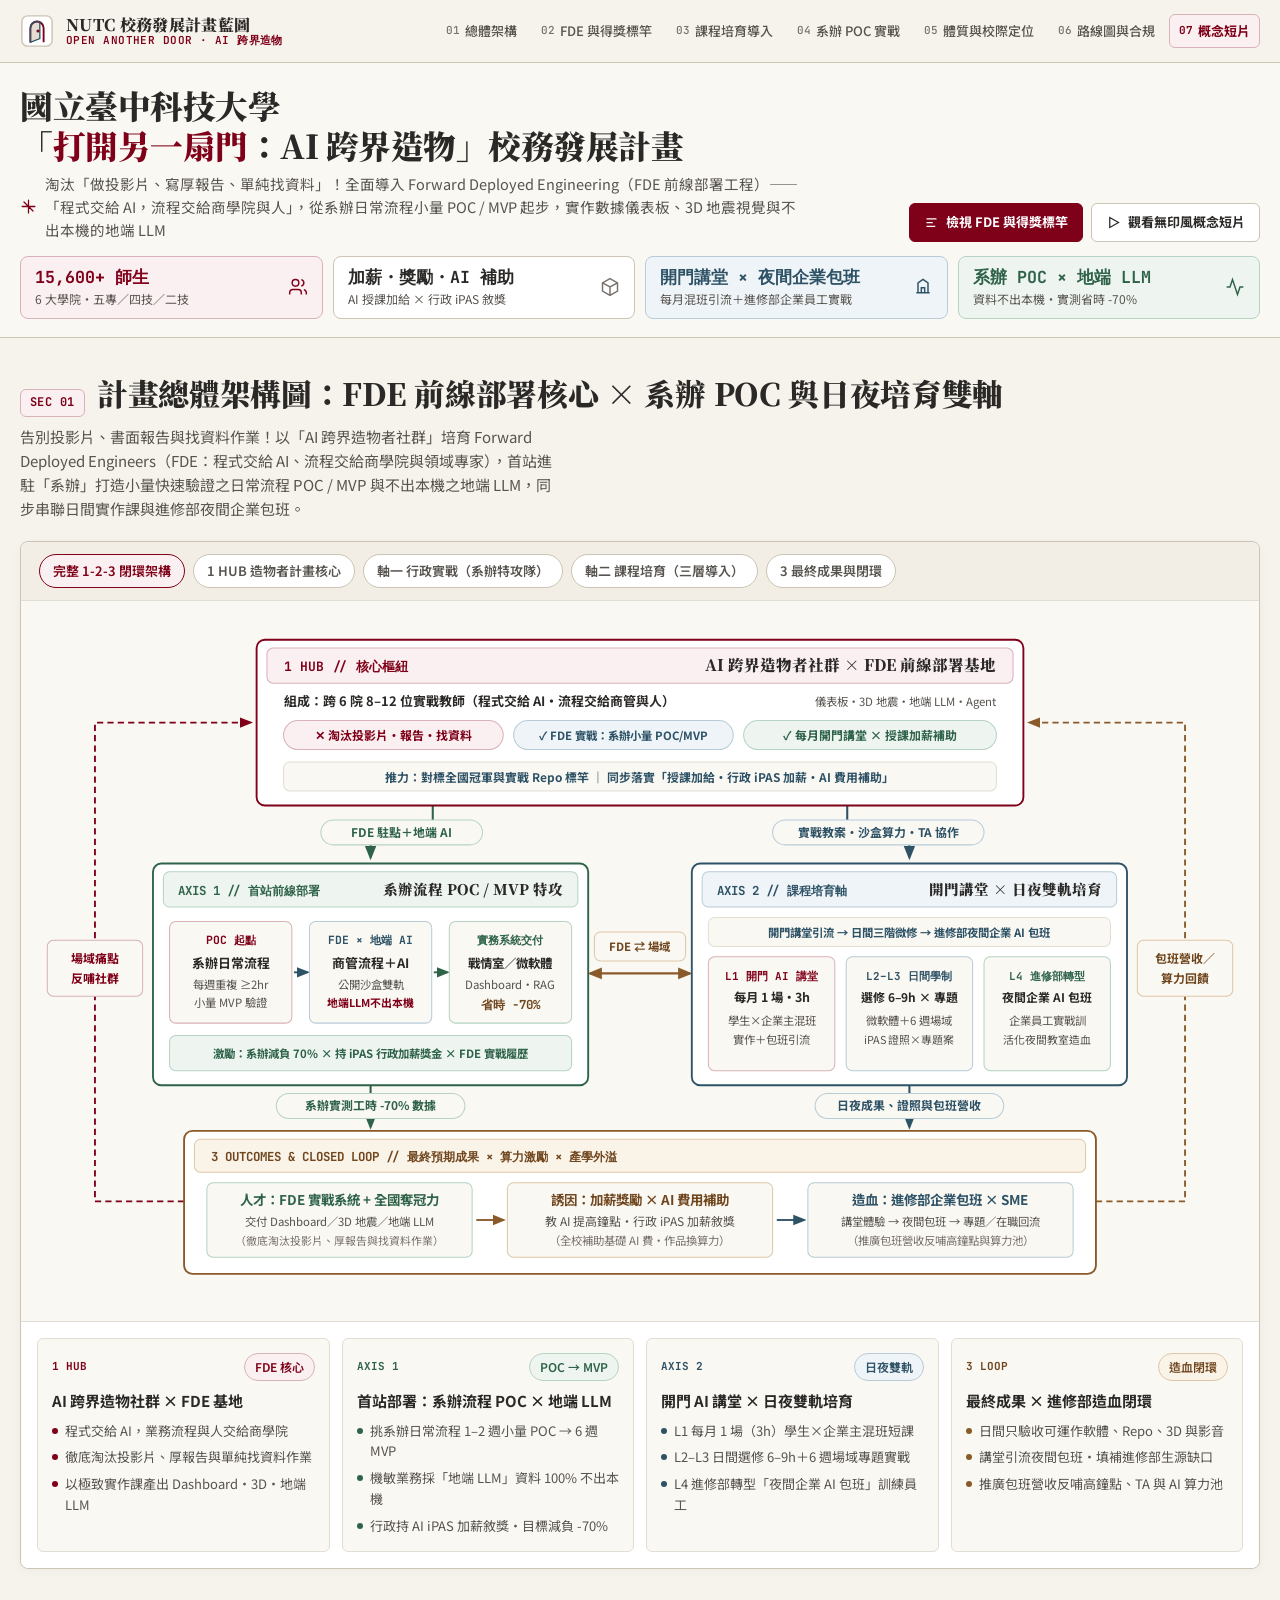
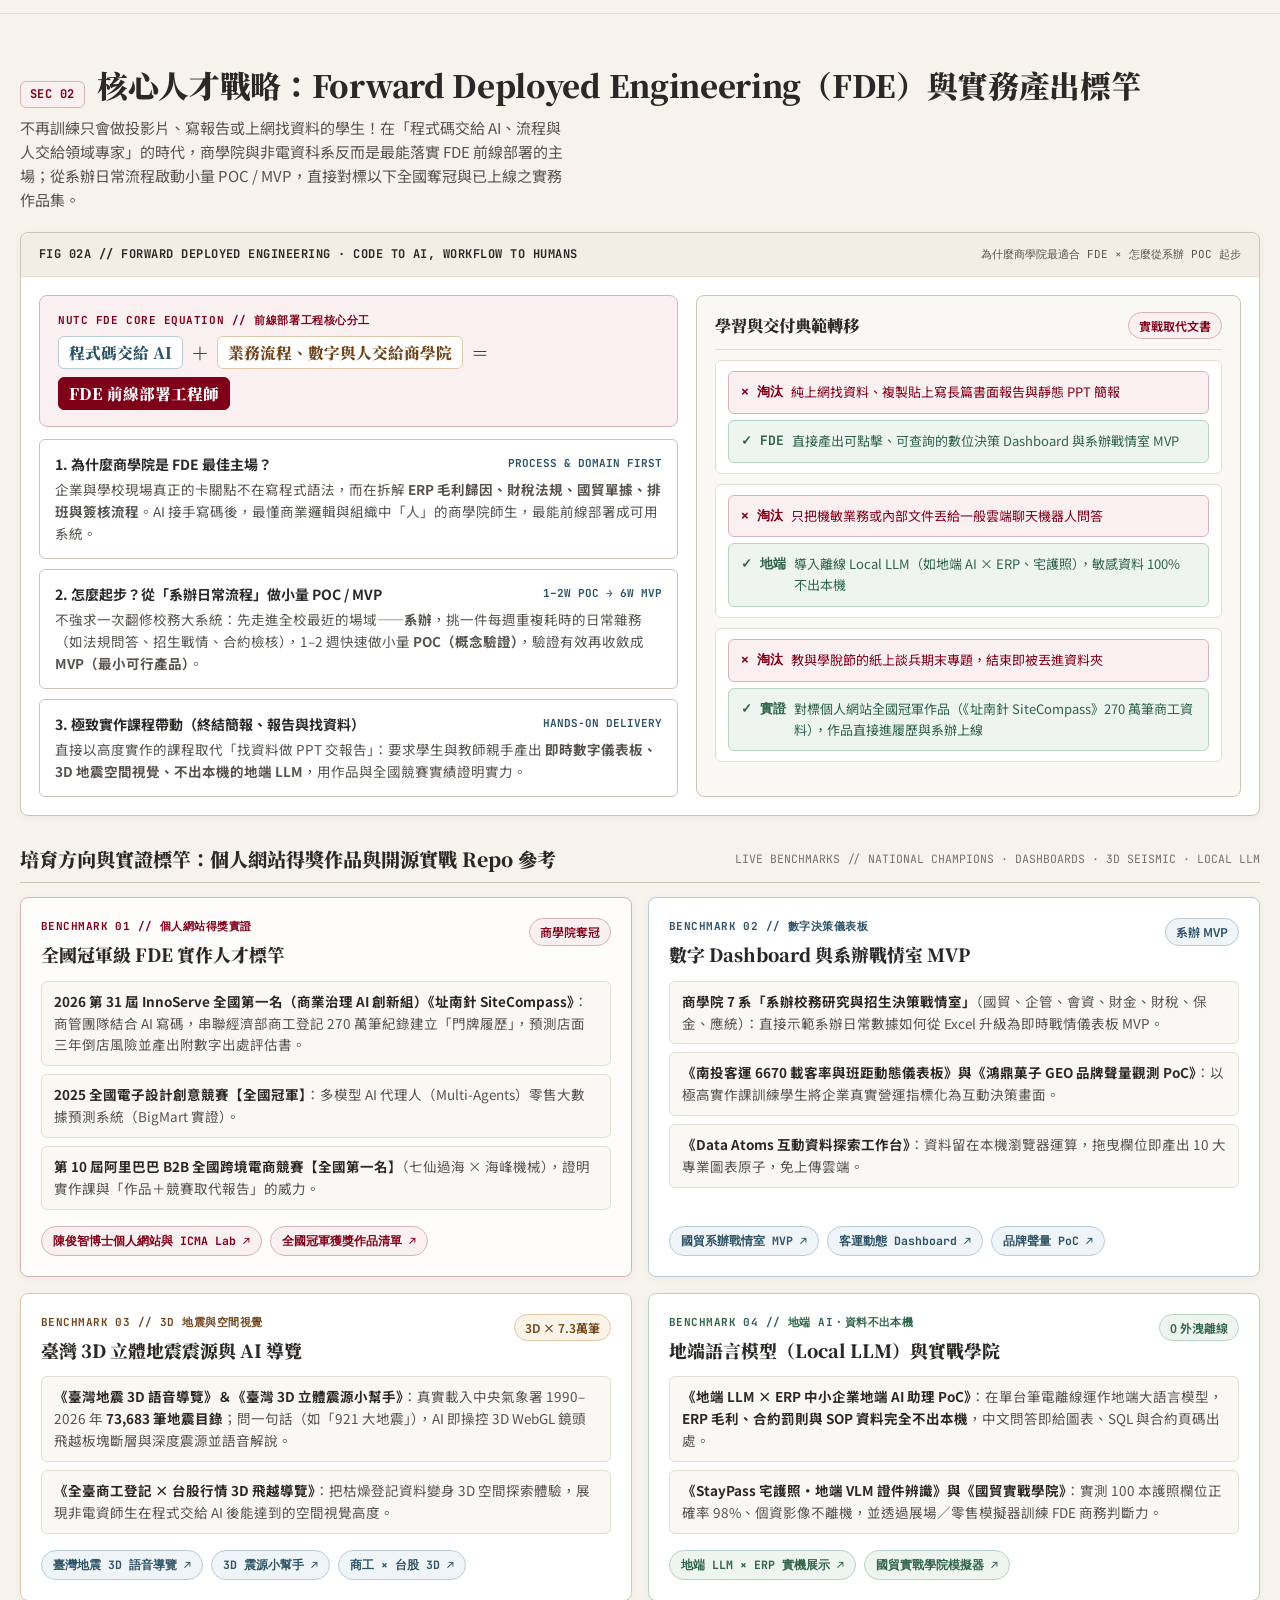
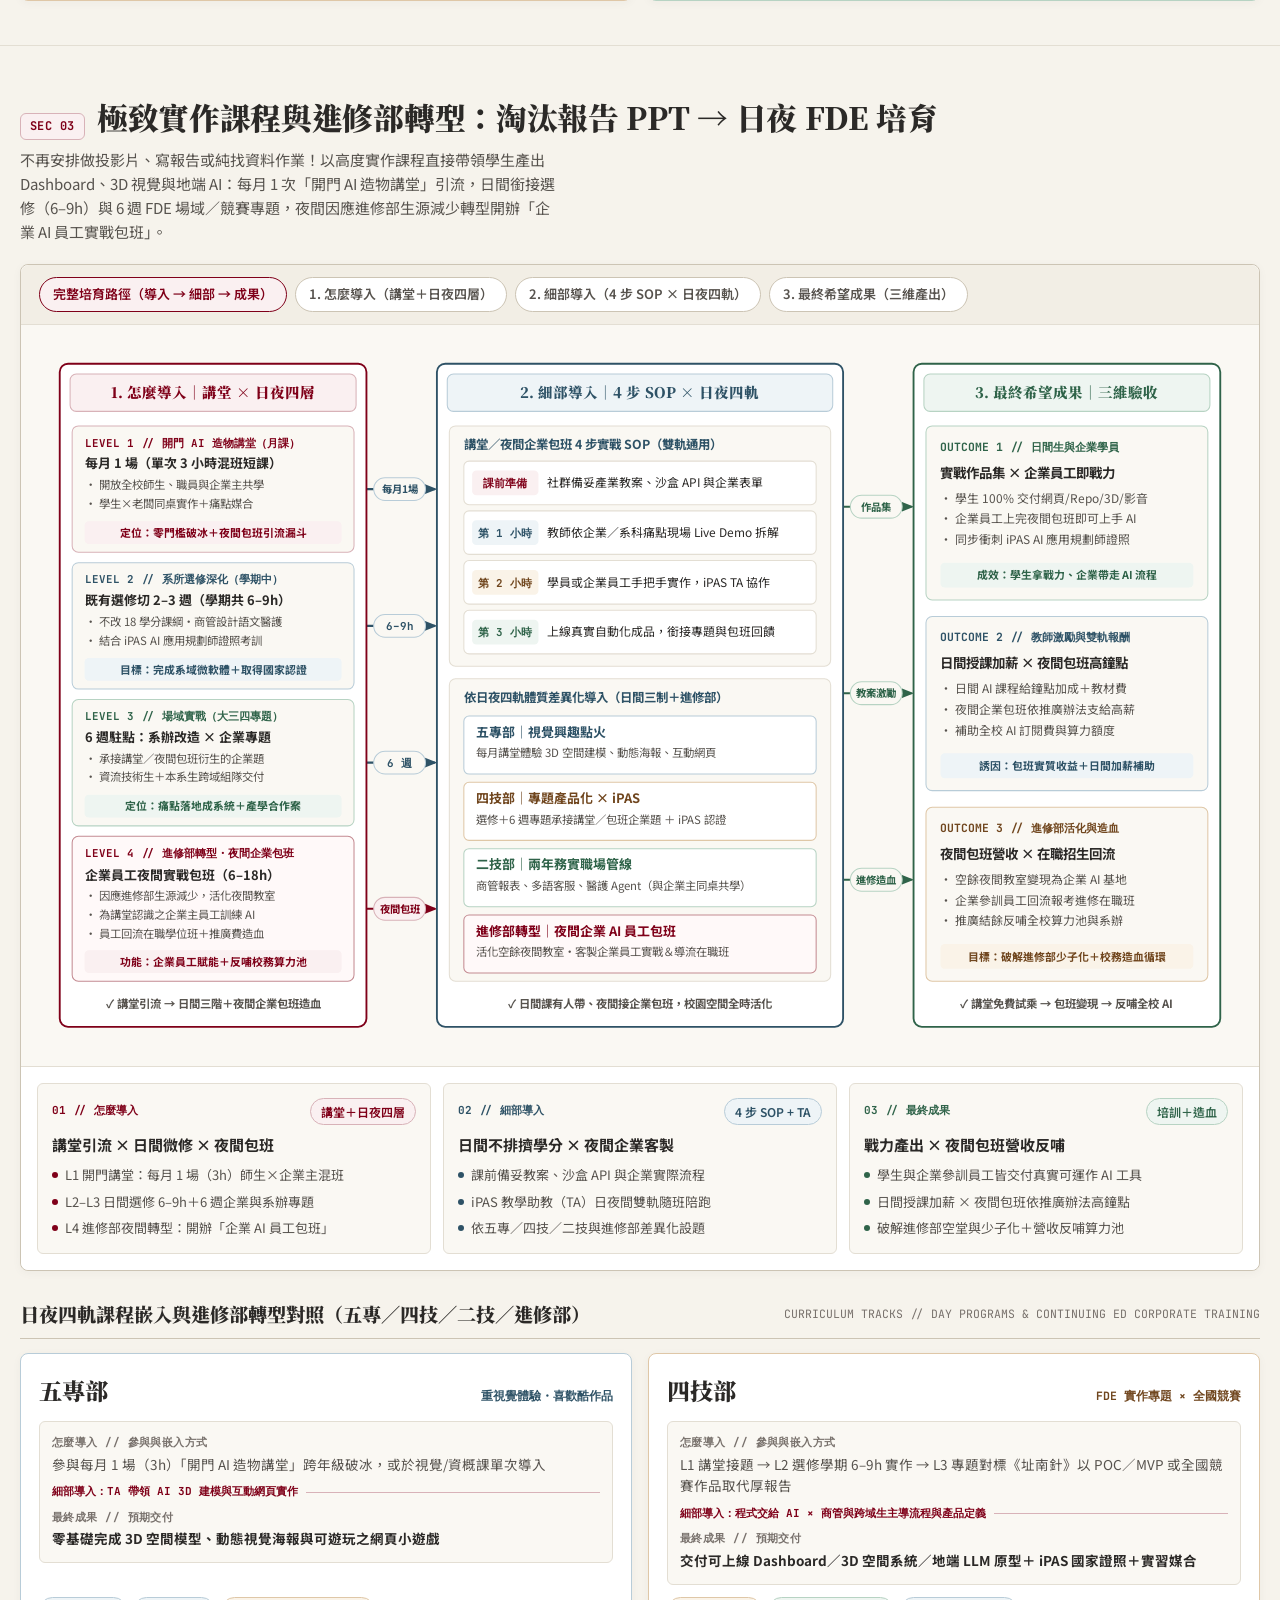
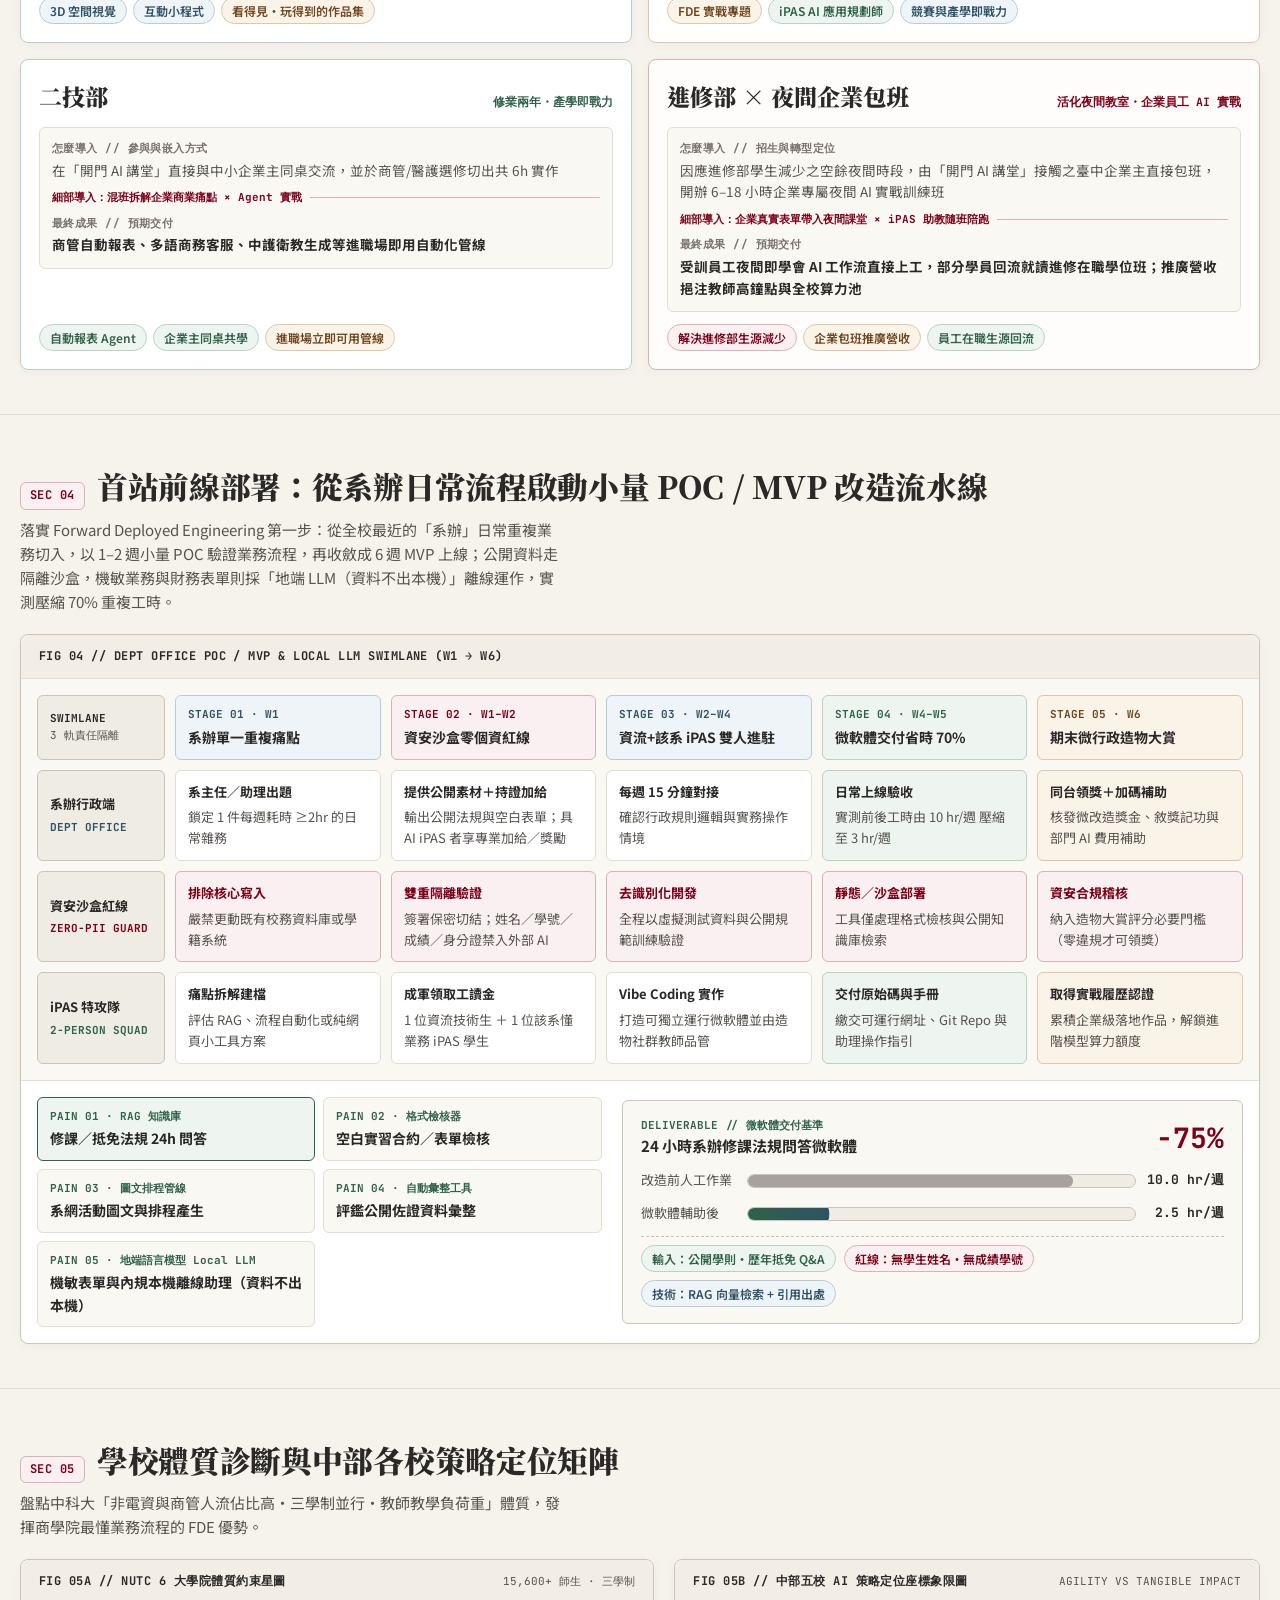
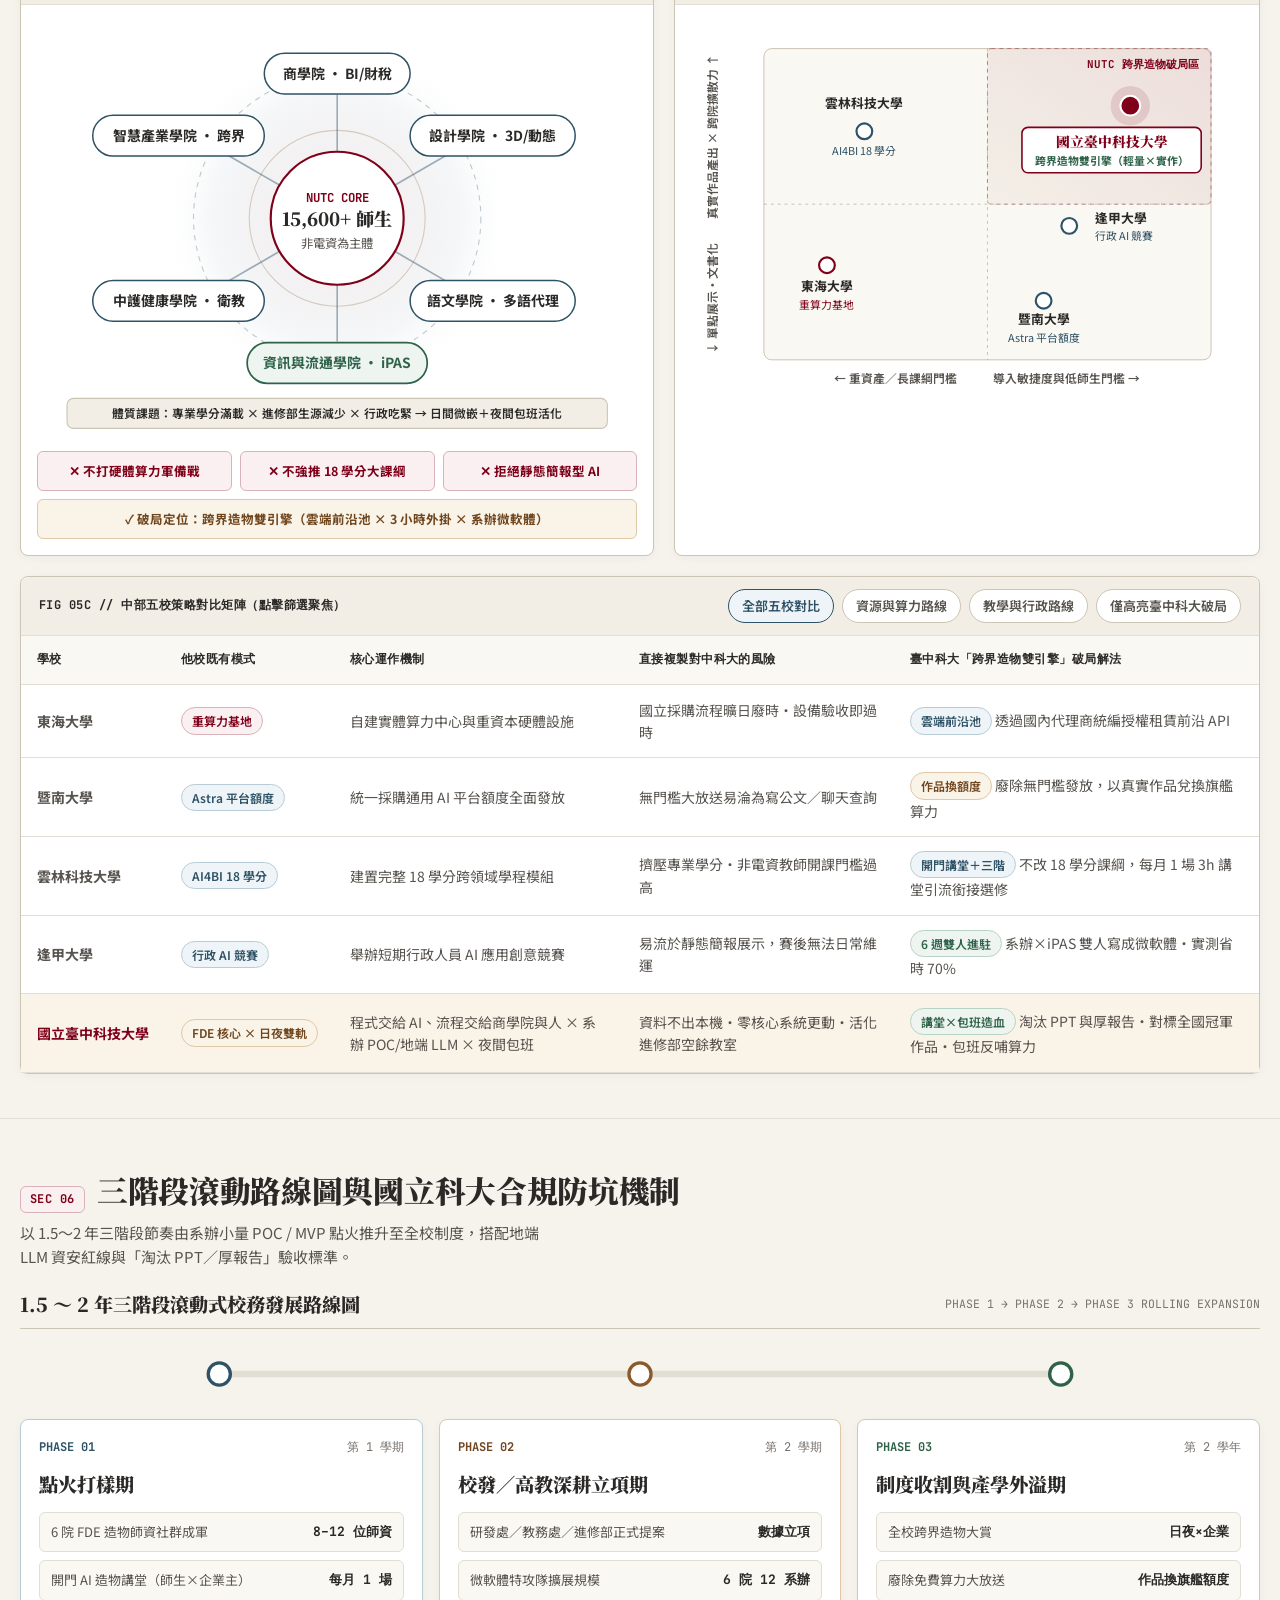
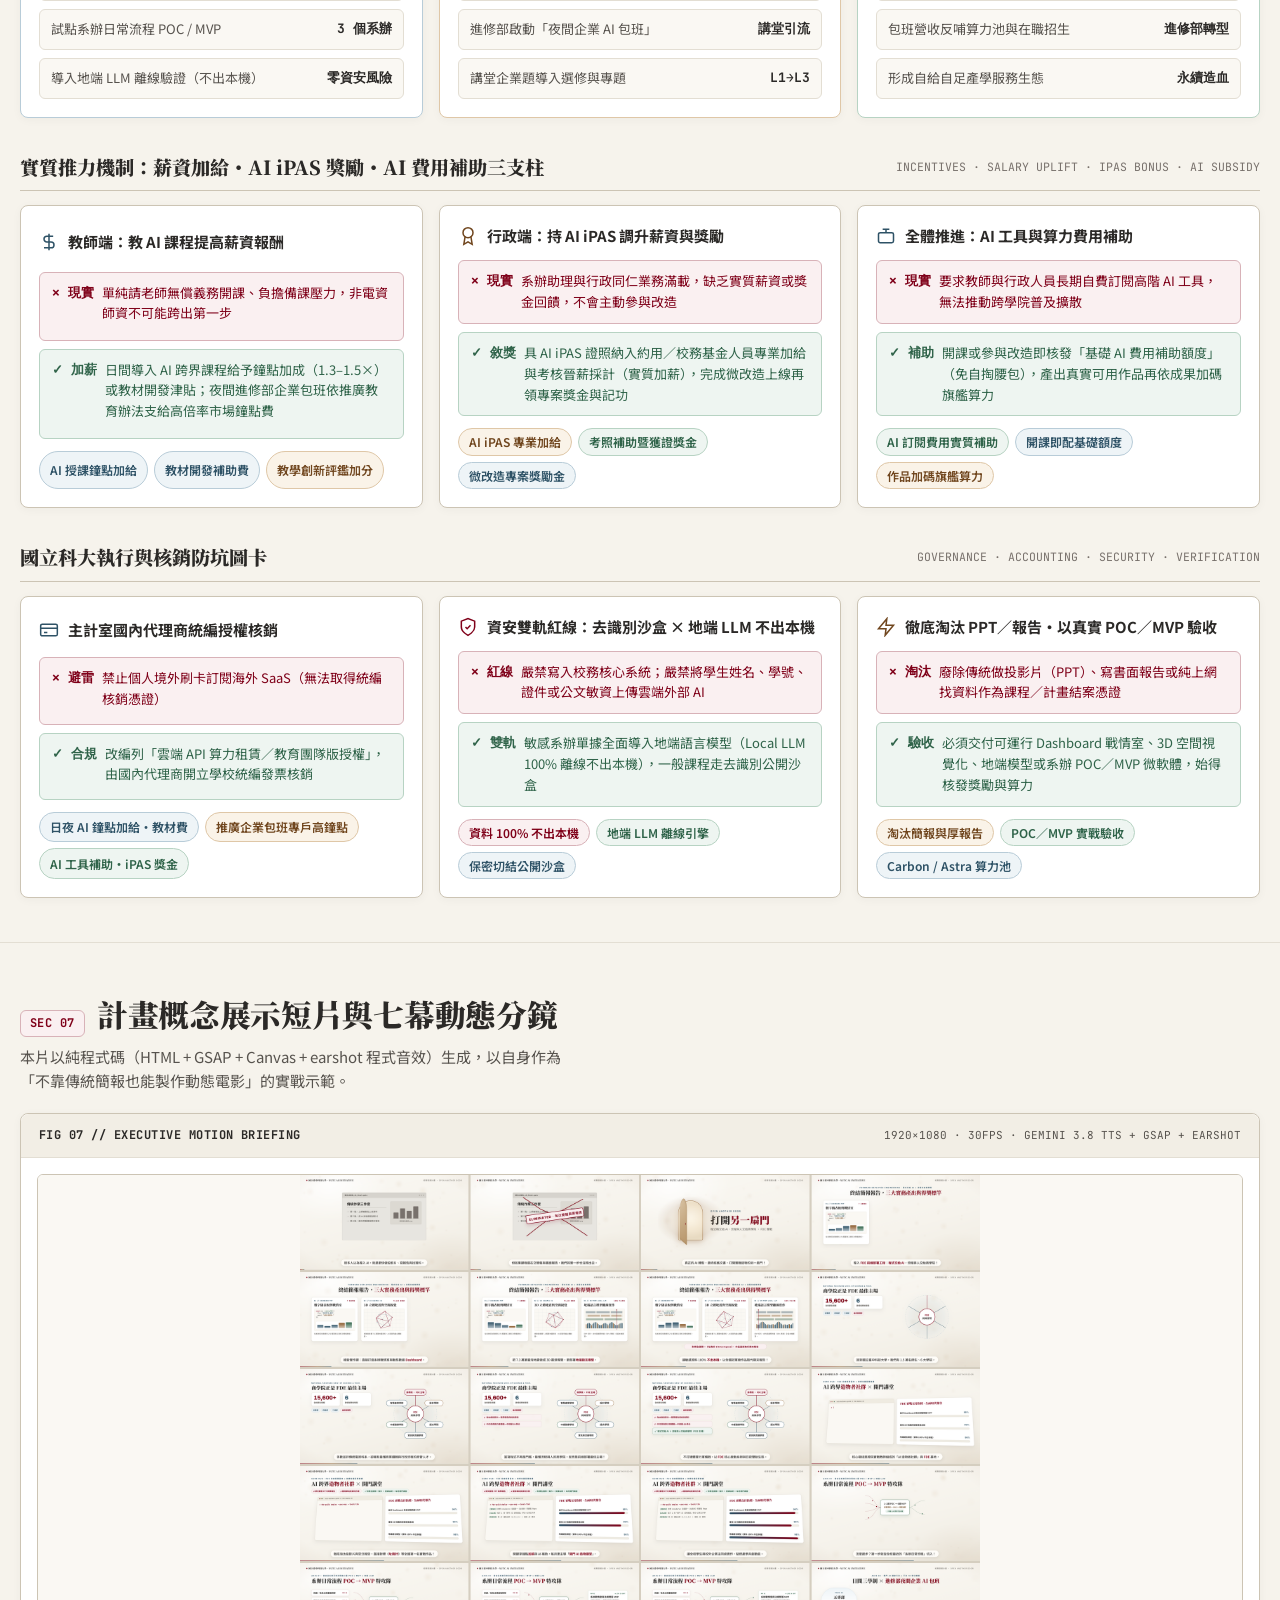
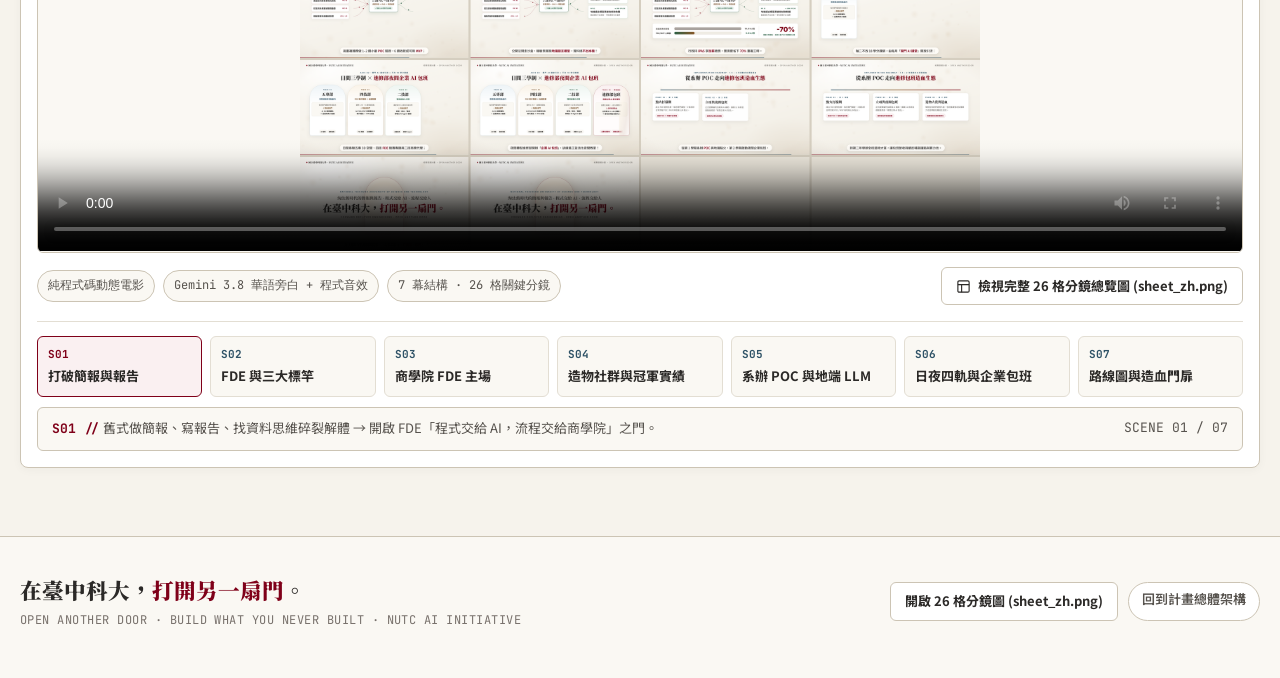
==== docs/index.html @ b905ad25 "feat: reshoot FDE concept film with OpenRouter Gemini 3.8 Flash TTS" ====
<!doctype html>
<html lang="zh-Hant-TW">
<head>
  <meta charset="utf-8">
  <meta name="viewport" content="width=device-width, initial-scale=1">
  <title>國立臺中科技大學「打開另一扇門：AI 跨界造物」校務發展計畫藍圖</title>
  <meta name="description" content="國立臺中科技大學「打開另一扇門：AI 跨界造物」校務發展計畫互動架構藍圖：1 個 AI 跨界造物者計畫核心 × 行政實戰與課程培育雙軸驅動 × 三層課程導入細節與最終預期成果。">
  <meta name="theme-color" content="#F6F3EC">
  <link rel="preconnect" href="https://fonts.googleapis.com">
  <link rel="preconnect" href="https://fonts.gstatic.com" crossorigin>
  <link href="https://fonts.googleapis.com/css2?family=JetBrains+Mono:wght@400;600;700&family=Noto+Sans+TC:wght@400;500;700&family=Noto+Serif+TC:wght@700;900&display=swap" rel="stylesheet">
  <link rel="stylesheet" href="./styles.css">
</head>
<body>
  <a class="skip-link" href="#architecture">跳至計畫總體架構</a>

  <header class="site-header">
    <div class="container header-inner">
      <a class="brand" href="#architecture" aria-label="國立臺中科技大學 打開另一扇門 首頁">
        <svg class="brand-mark" viewBox="0 0 36 36" fill="none" aria-hidden="true">
          <rect x="2" y="2" width="32" height="32" rx="6" fill="#FFFFFF" stroke="#CCC4B4" stroke-width="1.5"/>
          <path d="M11 30V15a7 7 0 0 1 14 0v15" stroke="#7F0019" stroke-width="2"/>
          <path d="M11 30V15a7 7 0 0 1 10-6.3V26l-10 4Z" fill="#8A5A2B" fill-opacity="0.22" stroke="#2E5266" stroke-width="1.4"/>
          <circle cx="19" cy="18" r="1.6" fill="#7F0019"/>
        </svg>
        <span class="brand-text">
          <span class="brand-title">NUTC 校務發展計畫藍圖</span>
          <span class="brand-code">OPEN ANOTHER DOOR · AI 跨界造物</span>
        </span>
      </a>

      <button class="nav-toggle" id="nav-toggle" type="button" aria-expanded="false" aria-controls="site-nav" aria-label="開啟導覽選單">
        <svg width="20" height="20" viewBox="0 0 24 24" fill="none" stroke="currentColor" stroke-width="1.8" stroke-linecap="round" aria-hidden="true">
          <path d="M4 7h16M4 12h16M4 17h16"/>
        </svg>
      </button>

      <nav class="site-nav" id="site-nav" aria-label="計畫架構導覽">
        <a class="nav-link is-active" href="#architecture"><span class="nav-idx">01</span>總體架構</a>
        <a class="nav-link" href="#fde"><span class="nav-idx">02</span>FDE 與得獎標竿</a>
        <a class="nav-link" href="#curriculum"><span class="nav-idx">03</span>課程培育導入</a>
        <a class="nav-link" href="#pipeline"><span class="nav-idx">04</span>系辦 POC 實戰</a>
        <a class="nav-link" href="#matrix"><span class="nav-idx">05</span>體質與校際定位</a>
        <a class="nav-link" href="#roadmap"><span class="nav-idx">06</span>路線圖與合規</a>
        <a class="nav-link" href="#film"><span class="nav-idx">07</span>概念短片</a>
      </nav>
    </div>
  </header>

  <main id="main">
    <!-- ══════════════════════════════════════════════════════════════════
         COMPACT TOP BRIEF BANNER (Keeps SEC 01 Architecture Above the Fold)
         ══════════════════════════════════════════════════════════════════ -->
    <section class="top-brief-banner" aria-label="計畫核心宣示與關鍵規模">
      <div class="container">
        <div class="top-brief-row">
          <div class="top-brief-copy">
            <h1 class="hero-title">國立臺中科技大學 <span class="no-split">「<em>打開另一扇門</em>：AI 跨界造物」</span><span class="no-split">校務發展計畫</span></h1>
            <p class="hero-declaration">
              <svg viewBox="0 0 24 24" fill="none" stroke="currentColor" stroke-width="1.8" stroke-linecap="round" stroke-linejoin="round" aria-hidden="true">
                <path d="M12 3v18M3 12h18M5.6 5.6l12.8 12.8"/>
              </svg>
              <span>淘汰「做投影片、寫厚報告、單純找資料」！全面導入 Forward Deployed Engineering（FDE 前線部署工程）——「程式交給 AI，流程交給商學院與人」，從系辦日常流程小量 POC / MVP 起步，實作數據儀表板、3D 地震視覺與不出本機的地端 LLM</span>
            </p>
          </div>

          <div class="top-brief-actions">
            <a class="btn-muji-primary" href="#fde">
              <svg viewBox="0 0 24 24" fill="none" stroke="currentColor" stroke-width="2" aria-hidden="true">
                <path d="M4 6h16M4 12h10M4 18h14"/>
              </svg>
              檢視 FDE 與得獎標竿
            </a>
            <a class="btn-blueprint" href="#film">
              <svg viewBox="0 0 24 24" fill="none" stroke="currentColor" stroke-width="2" aria-hidden="true">
                <polygon points="6 4 20 12 6 20 6 4"/>
              </svg>
              觀看無印風概念短片
            </a>
          </div>
        </div>

        <div class="kpi-strip" role="list" aria-label="計畫關鍵規模指標">
          <div class="kpi-pill is-red" role="listitem">
            <div>
              <div class="kpi-main">15,600+ 師生</div>
              <div class="kpi-sub">6 大學院・五專／四技／二技</div>
            </div>
            <svg class="kpi-icon" viewBox="0 0 24 24" fill="none" stroke="currentColor" stroke-width="1.75" aria-hidden="true">
              <path d="M16 21v-2a4 4 0 0 0-4-4H6a4 4 0 0 0-4 4v2"/>
              <circle cx="9" cy="7" r="4"/>
              <path d="M22 21v-2a4 4 0 0 0-3-3.87M16 3.13a4 4 0 0 1 0 7.75"/>
            </svg>
          </div>

          <div class="kpi-pill" role="listitem">
            <div>
              <div class="kpi-main">加薪・獎勵・AI 補助</div>
              <div class="kpi-sub">AI 授課加給 × 行政 iPAS 敘獎</div>
            </div>
            <svg class="kpi-icon" viewBox="0 0 24 24" fill="none" stroke="currentColor" stroke-width="1.75" aria-hidden="true">
              <polygon points="12 2 21 7 21 17 12 22 3 17 3 7 12 2"/>
              <path d="M12 22V12M21 7l-9 5-9-5"/>
            </svg>
          </div>

          <div class="kpi-pill is-indigo" role="listitem">
            <div>
              <div class="kpi-main">開門講堂 × 夜間企業包班</div>
              <div class="kpi-sub">每月混班引流＋進修部企業員工實戰</div>
            </div>
            <svg class="kpi-icon" viewBox="0 0 24 24" fill="none" stroke="currentColor" stroke-width="1.75" aria-hidden="true">
              <path d="M4 19h16M6 19V7l6-4 6 4v12"/>
              <path d="M10 19v-6h4v6"/>
            </svg>
          </div>

          <div class="kpi-pill is-mint" role="listitem">
            <div>
              <div class="kpi-main">系辦 POC × 地端 LLM</div>
              <div class="kpi-sub">資料不出本機・實測省時 -70%</div>
            </div>
            <svg class="kpi-icon" viewBox="0 0 24 24" fill="none" stroke="currentColor" stroke-width="1.75" aria-hidden="true">
              <path d="M22 12h-4l-3 9L9 3l-3 9H2"/>
            </svg>
          </div>
        </div>
      </div>
    </section>

    <!-- ══════════════════════════════════════════════════════════════════
         SECTION 1: 計畫總體架構圖（1 個造物者核心 × 雙軸驅動 × 成果閉環）
         ══════════════════════════════════════════════════════════════════ -->
    <section class="blueprint-section" id="architecture">
      <div class="container">
        <div class="section-head">
          <div class="section-title-wrap">
            <span class="section-code">SEC 01</span>
            <h2 class="section-title">計畫總體架構圖：FDE 前線部署核心 × 系辦 POC 與日夜培育雙軸</h2>
          </div>
          <p class="section-thesis">告別投影片、書面報告與找資料作業！以「AI 跨界造物者社群」培育 Forward Deployed Engineers（FDE：程式交給 AI、流程交給商學院與領域專家），首站進駐「系辦」打造小量快速驗證之日常流程 POC / MVP 與不出本機之地端 LLM，同步串聯日間實作課與進修部夜間企業包班。</p>
        </div>

        <article class="plate">
          <div class="arch-toolbar">
            <div class="filter-pills" role="group" aria-label="核心架構圖焦點切換">
              <button class="tab-btn is-gold is-active" type="button" data-arch-focus="all">完整 1-2-3 閉環架構</button>
              <button class="tab-btn" type="button" data-arch-focus="hub">1 HUB 造物者計畫核心</button>
              <button class="tab-btn" type="button" data-arch-focus="e1">軸一 行政實戰（系辦特攻隊）</button>
              <button class="tab-btn" type="button" data-arch-focus="e2">軸二 課程培育（三層導入）</button>
              <button class="tab-btn" type="button" data-arch-focus="loop">3 最終成果與閉環</button>
            </div>
            <span class="scroll-hint">← 左右滑動檢視完整架構圖 →</span>
          </div>

          <div class="svg-scroll-stage">
            <svg class="arch-svg" id="core-arch-svg" viewBox="0 0 1160 660" role="img" aria-label="國立臺中科技大學 AI 跨界造物計畫總體架構圖">
              <defs>
                <marker id="arrow-indigo" viewBox="0 0 10 10" refX="8" refY="5" markerWidth="7" markerHeight="7" orient="auto-start-reverse">
                  <path d="M 0 1 L 10 5 L 0 9 z" fill="#2E5266"/>
                </marker>
                <marker id="arrow-moss" viewBox="0 0 10 10" refX="8" refY="5" markerWidth="7" markerHeight="7" orient="auto-start-reverse">
                  <path d="M 0 1 L 10 5 L 0 9 z" fill="#2F6349"/>
                </marker>
                <marker id="arrow-ochre" viewBox="0 0 10 10" refX="8" refY="5" markerWidth="7" markerHeight="7" orient="auto-start-reverse">
                  <path d="M 0 1 L 10 5 L 0 9 z" fill="#8A5A2B"/>
                </marker>
                <marker id="arrow-red" viewBox="0 0 10 10" refX="8" refY="5" markerWidth="7" markerHeight="7" orient="auto-start-reverse">
                  <path d="M 0 1 L 10 5 L 0 9 z" fill="#7F0019"/>
                </marker>
              </defs>

              <!-- ── Conduits / Flows ── -->
              <!-- Hub -> Axis 1 -->
              <g class="arch-flow" data-flow="hub e1">
                <path d="M 380 180 L 380 206 L 320 206 L 320 230" fill="none" stroke="#2F6349" stroke-width="2" marker-end="url(#arrow-moss)"/>
                <rect x="272" y="194" width="156" height="24" rx="12" fill="#FAF8F3" stroke="#B7D3C3"/>
                <text x="350" y="210" text-anchor="middle" fill="#2F6349" font-family="'Noto Sans TC', sans-serif" font-size="11.5" font-weight="700">FDE 駐點＋地端 AI</text>
              </g>

              <!-- Hub -> Axis 2 -->
              <g class="arch-flow" data-flow="hub e2">
                <path d="M 780 180 L 780 206 L 840 206 L 840 230" fill="none" stroke="#2E5266" stroke-width="2" marker-end="url(#arrow-indigo)"/>
                <rect x="708" y="194" width="204" height="24" rx="12" fill="#FAF8F3" stroke="#B8CCD8"/>
                <text x="810" y="210" text-anchor="middle" fill="#2E5266" font-family="'Noto Sans TC', sans-serif" font-size="11.5" font-weight="700">實戰教案・沙盒算力・TA 協作</text>
              </g>

              <!-- Axis 1 <-> Axis 2 Interlock -->
              <g class="arch-flow" data-flow="e1 e2">
                <path d="M 532 342 L 628 342" fill="none" stroke="#8A5A2B" stroke-width="2" marker-start="url(#arrow-ochre)" marker-end="url(#arrow-ochre)"/>
                <rect x="536" y="302" width="88" height="28" rx="6" fill="#FAF8F3" stroke="#DFC7A7"/>
                <text x="580" y="320" text-anchor="middle" fill="#70461E" font-family="'Noto Sans TC', sans-serif" font-size="11" font-weight="700">FDE ⇄ 場域</text>
              </g>

              <!-- Axis 1 -> Loop -->
              <g class="arch-flow" data-flow="e1 loop">
                <path d="M 320 450 L 320 490" fill="none" stroke="#2F6349" stroke-width="2" marker-end="url(#arrow-moss)"/>
                <rect x="229" y="458" width="182" height="24" rx="12" fill="#FAF8F3" stroke="#B7D3C3"/>
                <text x="320" y="474" text-anchor="middle" fill="#2F6349" font-family="'Noto Sans TC', sans-serif" font-size="11.5" font-weight="700">系辦實測工時 -70% 數據</text>
              </g>

              <!-- Axis 2 -> Loop -->
              <g class="arch-flow" data-flow="e2 loop">
                <path d="M 840 450 L 840 490" fill="none" stroke="#2E5266" stroke-width="2" marker-end="url(#arrow-indigo)"/>
                <rect x="749" y="458" width="182" height="24" rx="12" fill="#FAF8F3" stroke="#B8CCD8"/>
                <text x="840" y="474" text-anchor="middle" fill="#2E5266" font-family="'Noto Sans TC', sans-serif" font-size="11.5" font-weight="700">日夜成果、證照與包班營收</text>
              </g>

              <!-- Outer Closed Loop Return Left -->
              <g class="arch-flow" data-flow="loop hub">
                <path d="M 140 562 L 54 562 L 54 100 L 204 100" fill="none" stroke="#7F0019" stroke-width="1.8" stroke-dasharray="6 4" marker-end="url(#arrow-red)"/>
                <rect x="8" y="310" width="92" height="54" rx="6" fill="#FAF8F3" stroke="#D8B2B8"/>
                <text x="54" y="332" text-anchor="middle" fill="#7F0019" font-family="'Noto Sans TC', sans-serif" font-size="11.5" font-weight="700">場域痛點</text>
                <text x="54" y="351" text-anchor="middle" fill="#7F0019" font-family="'Noto Sans TC', sans-serif" font-size="11.5" font-weight="700">反哺社群</text>
              </g>

              <!-- Outer Closed Loop Return Right -->
              <g class="arch-flow" data-flow="loop hub">
                <path d="M 1020 562 L 1106 562 L 1106 100 L 956 100" fill="none" stroke="#8A5A2B" stroke-width="1.8" stroke-dasharray="6 4" marker-end="url(#arrow-ochre)"/>
                <rect x="1060" y="310" width="92" height="54" rx="6" fill="#FAF8F3" stroke="#DFC7A7"/>
                <text x="1106" y="332" text-anchor="middle" fill="#70461E" font-family="'Noto Sans TC', sans-serif" font-size="11.5" font-weight="700">包班營收／</text>
                <text x="1106" y="351" text-anchor="middle" fill="#70461E" font-family="'Noto Sans TC', sans-serif" font-size="11.5" font-weight="700">算力回饋</text>
              </g>

              <!-- ── NODE 1: 1 HUB ── -->
              <g class="arch-node" data-node="hub" tabindex="0" role="button" aria-label="1 核心造物樞紐：AI 跨界造物者計畫社群與 FDE 前線部署">
                <rect x="210" y="20" width="740" height="160" rx="8" fill="#FFFFFF" stroke="#7F0019" stroke-width="1.8"/>
                <rect x="220" y="28" width="720" height="34" rx="6" fill="#FAF0F1" stroke="#D8B2B8" stroke-width="1"/>
                <text x="236" y="50" fill="#7F0019" font-family="'JetBrains Mono', monospace" font-size="12.5" font-weight="700">1 HUB // 核心樞紐</text>
                <text x="924" y="50" text-anchor="end" fill="#2B2927" font-family="'Noto Serif TC', serif" font-size="15" font-weight="900">AI 跨界造物者社群 × FDE 前線部署基地</text>

                <text x="236" y="84" fill="#2B2927" font-family="'Noto Sans TC', sans-serif" font-size="12.5" font-weight="700">組成：跨 6 院 8–12 位實戰教師（程式交給 AI・流程交給商管與人）</text>
                <text x="924" y="84" text-anchor="end" fill="#57534E" font-family="'Noto Sans TC', sans-serif" font-size="11">儀表板・3D 地震・地端 LLM・Agent</text>

                <!-- Iron Rule Pills -->
                <rect x="236" y="98" width="212" height="28" rx="14" fill="#FAF0F1" stroke="#D8B2B8"/>
                <text x="342" y="117" text-anchor="middle" fill="#7F0019" font-family="'Noto Sans TC', sans-serif" font-size="11.5" font-weight="700">✕ 淘汰投影片・報告・找資料</text>

                <rect x="458" y="98" width="212" height="28" rx="14" fill="#EEF4F7" stroke="#B8CCD8"/>
                <text x="564" y="117" text-anchor="middle" fill="#2E5266" font-family="'Noto Sans TC', sans-serif" font-size="11" font-weight="700">✓ FDE 實戰：系辦小量 POC/MVP</text>

                <rect x="680" y="98" width="244" height="28" rx="14" fill="#EEF5F1" stroke="#B7D3C3"/>
                <text x="802" y="117" text-anchor="middle" fill="#2F6349" font-family="'Noto Sans TC', sans-serif" font-size="11.5" font-weight="700">✓ 每月開門講堂 × 授課加薪補助</text>

                <rect x="236" y="138" width="688" height="28" rx="6" fill="#FAF8F3" stroke="#E3DED3"/>
                <text x="580" y="157" text-anchor="middle" fill="#2E5266" font-family="'Noto Sans TC', sans-serif" font-size="11.5" font-weight="700">
                  推力：對標全國冠軍與實戰 Repo 標竿 ｜ 同步落實「授課加給・行政 iPAS 加薪・AI 費用補助」
                </text>
              </g>

              <!-- ── NODE 2: AXIS 1 (FDE Dept Office POC/MVP & Local LLM) ── -->
              <g class="arch-node" data-node="e1" tabindex="0" role="button" aria-label="軸一 首站前線部署：系辦流程 POC / MVP 與地端 LLM">
                <rect x="110" y="236" width="420" height="214" rx="8" fill="#FFFFFF" stroke="#2F6349" stroke-width="1.8"/>
                <rect x="120" y="244" width="400" height="34" rx="6" fill="#EEF5F1" stroke="#B7D3C3" stroke-width="1"/>
                <text x="134" y="266" fill="#2F6349" font-family="'JetBrains Mono', monospace" font-size="12" font-weight="700">AXIS 1 // 首站前線部署</text>
                <text x="506" y="266" text-anchor="end" fill="#2B2927" font-family="'Noto Serif TC', serif" font-size="14" font-weight="900">系辦流程 POC / MVP 特攻</text>

                <!-- 3 pipeline mini-nodes inside Axis 1 -->
                <rect x="126" y="292" width="118" height="98" rx="6" fill="#FAF8F3" stroke="#D8B2B8"/>
                <text x="185" y="314" text-anchor="middle" fill="#7F0019" font-family="'JetBrains Mono', monospace" font-size="11" font-weight="700">POC 起點</text>
                <text x="185" y="337" text-anchor="middle" fill="#2B2927" font-family="'Noto Sans TC', sans-serif" font-size="12.5" font-weight="700">系辦日常流程</text>
                <text x="185" y="357" text-anchor="middle" fill="#57534E" font-family="'Noto Sans TC', sans-serif" font-size="11">每週重複 ≥2hr</text>
                <text x="185" y="374" text-anchor="middle" fill="#57534E" font-family="'Noto Sans TC', sans-serif" font-size="11">小量 MVP 驗證</text>

                <path d="M 246 341 L 259 341" stroke="#2E5266" stroke-width="1.8" marker-end="url(#arrow-indigo)"/>

                <rect x="261" y="292" width="118" height="98" rx="6" fill="#FAF8F3" stroke="#B8CCD8"/>
                <text x="320" y="314" text-anchor="middle" fill="#2E5266" font-family="'JetBrains Mono', monospace" font-size="11" font-weight="700">FDE × 地端 AI</text>
                <text x="320" y="337" text-anchor="middle" fill="#2B2927" font-family="'Noto Sans TC', sans-serif" font-size="12.5" font-weight="700">商管流程＋AI</text>
                <text x="320" y="357" text-anchor="middle" fill="#57534E" font-family="'Noto Sans TC', sans-serif" font-size="11">公開沙盒雙軌</text>
                <text x="320" y="374" text-anchor="middle" fill="#7F0019" font-family="'Noto Sans TC', sans-serif" font-size="10.5" font-weight="700">地端LLM不出本機</text>

                <path d="M 381 341 L 394 341" stroke="#2F6349" stroke-width="1.8" marker-end="url(#arrow-moss)"/>

                <rect x="396" y="292" width="118" height="98" rx="6" fill="#FAF8F3" stroke="#B7D3C3"/>
                <text x="455" y="314" text-anchor="middle" fill="#2F6349" font-family="'JetBrains Mono', monospace" font-size="11" font-weight="700">實務系統交付</text>
                <text x="455" y="337" text-anchor="middle" fill="#2B2927" font-family="'Noto Sans TC', sans-serif" font-size="12" font-weight="700">戰情室／微軟體</text>
                <text x="455" y="357" text-anchor="middle" fill="#57534E" font-family="'Noto Sans TC', sans-serif" font-size="11">Dashboard・RAG</text>
                <text x="455" y="376" text-anchor="middle" fill="#70461E" font-family="'JetBrains Mono', monospace" font-size="12" font-weight="700">省時 -70%</text>

                <rect x="126" y="402" width="388" height="34" rx="6" fill="#EEF5F1" stroke="#B7D3C3"/>
                <text x="320" y="424" text-anchor="middle" fill="#2F6349" font-family="'Noto Sans TC', sans-serif" font-size="11" font-weight="700">
                  激勵：系辦減負 70% × 持 iPAS 行政加薪獎金 × FDE 實戰履歷
                </text>
              </g>

              <!-- ── NODE 3: AXIS 2 (Curriculum & Continuing Ed Transformation) ── -->
              <g class="arch-node" data-node="e2" tabindex="0" role="button" aria-label="軸二 課程培育軸：開門講堂、日間三學制與進修部夜間企業 AI 包班">
                <rect x="630" y="236" width="420" height="214" rx="8" fill="#FFFFFF" stroke="#2E5266" stroke-width="1.8"/>
                <rect x="640" y="244" width="400" height="34" rx="6" fill="#EEF4F7" stroke="#B8CCD8" stroke-width="1"/>
                <text x="654" y="266" fill="#2E5266" font-family="'JetBrains Mono', monospace" font-size="12" font-weight="700">AXIS 2 // 課程培育軸</text>
                <text x="1026" y="266" text-anchor="end" fill="#2B2927" font-family="'Noto Serif TC', serif" font-size="14" font-weight="900">開門講堂 × 日夜雙軌培育</text>

                <rect x="646" y="288" width="388" height="28" rx="6" fill="#FAF8F3" stroke="#E3DED3"/>
                <text x="840" y="307" text-anchor="middle" fill="#2E5266" font-family="'Noto Sans TC', sans-serif" font-size="11" font-weight="700">
                  開門講堂引流 → 日間三階微修 → 進修部夜間企業 AI 包班
                </text>

                <!-- 3 Curriculum Layers inside Axis 2 -->
                <rect x="646" y="326" width="122" height="110" rx="6" fill="#FAF8F3" stroke="#D8B2B8"/>
                <text x="707" y="348" text-anchor="middle" fill="#7F0019" font-family="'JetBrains Mono', monospace" font-size="10.5" font-weight="700">L1 開門 AI 講堂</text>
                <text x="707" y="370" text-anchor="middle" fill="#2B2927" font-family="'Noto Sans TC', sans-serif" font-size="12" font-weight="700">每月 1 場・3h</text>
                <text x="707" y="392" text-anchor="middle" fill="#57534E" font-family="'Noto Sans TC', sans-serif" font-size="11">學生×企業主混班</text>
                <text x="707" y="410" text-anchor="middle" fill="#57534E" font-family="'Noto Sans TC', sans-serif" font-size="11">實作＋包班引流</text>

                <rect x="779" y="326" width="122" height="110" rx="6" fill="#FAF8F3" stroke="#B8CCD8"/>
                <text x="840" y="348" text-anchor="middle" fill="#2E5266" font-family="'JetBrains Mono', monospace" font-size="10.5" font-weight="700">L2–L3 日間學制</text>
                <text x="840" y="370" text-anchor="middle" fill="#2B2927" font-family="'Noto Sans TC', sans-serif" font-size="11.5" font-weight="700">選修 6–9h × 專題</text>
                <text x="840" y="392" text-anchor="middle" fill="#57534E" font-family="'Noto Sans TC', sans-serif" font-size="11">微軟體＋6 週場域</text>
                <text x="840" y="410" text-anchor="middle" fill="#57534E" font-family="'Noto Sans TC', sans-serif" font-size="10.5">iPAS 證照×專題案</text>

                <rect x="912" y="326" width="122" height="110" rx="6" fill="#FAF8F3" stroke="#B7D3C3"/>
                <text x="973" y="348" text-anchor="middle" fill="#2F6349" font-family="'JetBrains Mono', monospace" font-size="10.5" font-weight="700">L4 進修部轉型</text>
                <text x="973" y="370" text-anchor="middle" fill="#2B2927" font-family="'Noto Sans TC', sans-serif" font-size="11.5" font-weight="700">夜間企業 AI 包班</text>
                <text x="973" y="392" text-anchor="middle" fill="#57534E" font-family="'Noto Sans TC', sans-serif" font-size="11">企業員工實戰訓</text>
                <text x="973" y="410" text-anchor="middle" fill="#57534E" font-family="'Noto Sans TC', sans-serif" font-size="10.5">活化夜間教室造血</text>
              </g>

              <!-- ── NODE 4: 3 OUTCOMES & CLOSED LOOP ── -->
              <g class="arch-node" data-node="loop" tabindex="0" role="button" aria-label="3 號最終成果驗證、算力激勵與產學外溢閉環">
                <rect x="140" y="494" width="880" height="138" rx="8" fill="#FFFFFF" stroke="#8A5A2B" stroke-width="1.8"/>
                <rect x="150" y="502" width="860" height="32" rx="6" fill="#FAF3E8" stroke="#DFC7A7" stroke-width="1"/>
                <text x="166" y="523" fill="#70461E" font-family="'JetBrains Mono', monospace" font-size="12" font-weight="700">3 OUTCOMES &amp; CLOSED LOOP // 最終預期成果 × 算力激勵 × 產學外溢</text>

                <rect x="162" y="544" width="256" height="72" rx="6" fill="#FAF8F3" stroke="#B7D3C3"/>
                <text x="290" y="566" text-anchor="middle" fill="#2F6349" font-family="'Noto Sans TC', sans-serif" font-size="13" font-weight="700">人才：FDE 實戰系統 + 全國奪冠力</text>
                <text x="290" y="586" text-anchor="middle" fill="#57534E" font-family="'Noto Sans TC', sans-serif" font-size="11">交付 Dashboard／3D 地震／地端 LLM</text>
                <text x="290" y="604" text-anchor="middle" fill="#78716C" font-family="'Noto Sans TC', sans-serif" font-size="10.5">（徹底淘汰投影片、厚報告與找資料作業）</text>

                <path d="M 422 580 L 448 580" stroke="#8A5A2B" stroke-width="1.8" marker-end="url(#arrow-ochre)"/>

                <rect x="452" y="544" width="256" height="72" rx="6" fill="#FAF8F3" stroke="#DFC7A7"/>
                <text x="580" y="566" text-anchor="middle" fill="#70461E" font-family="'Noto Sans TC', sans-serif" font-size="13" font-weight="700">誘因：加薪獎勵 × AI 費用補助</text>
                <text x="580" y="586" text-anchor="middle" fill="#57534E" font-family="'Noto Sans TC', sans-serif" font-size="11.5">教 AI 提高鐘點・行政 iPAS 加薪敘獎</text>
                <text x="580" y="604" text-anchor="middle" fill="#78716C" font-family="'Noto Sans TC', sans-serif" font-size="11">（全校補助基礎 AI 費・作品換算力）</text>

                <path d="M 712 580 L 738 580" stroke="#2E5266" stroke-width="1.8" marker-end="url(#arrow-indigo)"/>

                <rect x="742" y="544" width="256" height="72" rx="6" fill="#FAF8F3" stroke="#B8CCD8"/>
                <text x="870" y="566" text-anchor="middle" fill="#2E5266" font-family="'Noto Sans TC', sans-serif" font-size="13" font-weight="700">造血：進修部企業包班 × SME</text>
                <text x="870" y="586" text-anchor="middle" fill="#57534E" font-family="'Noto Sans TC', sans-serif" font-size="11">講堂體驗 → 夜間包班 → 專題／在職回流</text>
                <text x="870" y="604" text-anchor="middle" fill="#78716C" font-family="'Noto Sans TC', sans-serif" font-size="11">（推廣包班營收反哺高鐘點與算力池）</text>
              </g>
            </svg>
          </div>

          <!-- Synchronized Node Breakdown Grid -->
          <div class="arch-legend-grid" id="arch-legend-grid">
            <div class="node-spec-card" data-focus="hub" tabindex="0" role="button">
              <div class="node-spec-head">
                <span class="node-spec-code">1 HUB</span>
                <span class="pill-tag coral">FDE 核心</span>
              </div>
              <div class="node-spec-title">AI 跨界造物社群 × FDE 基地</div>
              <ul class="spec-list">
                <li><span class="spec-dot"></span>程式交給 AI，業務流程與人交給商學院</li>
                <li><span class="spec-dot"></span>徹底淘汰投影片、厚報告與單純找資料作業</li>
                <li><span class="spec-dot"></span>以極致實作課產出 Dashboard・3D・地端 LLM</li>
              </ul>
            </div>

            <div class="node-spec-card" data-focus="e1" tabindex="0" role="button">
              <div class="node-spec-head">
                <span class="node-spec-code">AXIS 1</span>
                <span class="pill-tag mint">POC → MVP</span>
              </div>
              <div class="node-spec-title">首站部署：系辦流程 POC × 地端 LLM</div>
              <ul class="spec-list">
                <li><span class="spec-dot"></span>挑系辦日常流程 1–2 週小量 POC → 6 週 MVP</li>
                <li><span class="spec-dot"></span>機敏業務採「地端 LLM」資料 100% 不出本機</li>
                <li><span class="spec-dot"></span>行政持 AI iPAS 加薪敘獎・目標減負 -70%</li>
              </ul>
            </div>

            <div class="node-spec-card" data-focus="e2" tabindex="0" role="button">
              <div class="node-spec-head">
                <span class="node-spec-code">AXIS 2</span>
                <span class="pill-tag cyan">日夜雙軌</span>
              </div>
              <div class="node-spec-title">開門 AI 講堂 × 日夜雙軌培育</div>
              <ul class="spec-list">
                <li><span class="spec-dot"></span>L1 每月 1 場（3h）學生×企業主混班短課</li>
                <li><span class="spec-dot"></span>L2–L3 日間選修 6–9h＋6 週場域專題實戰</li>
                <li><span class="spec-dot"></span>L4 進修部轉型「夜間企業 AI 包班」訓練員工</li>
              </ul>
            </div>

            <div class="node-spec-card" data-focus="loop" tabindex="0" role="button">
              <div class="node-spec-head">
                <span class="node-spec-code">3 LOOP</span>
                <span class="pill-tag gold">造血閉環</span>
              </div>
              <div class="node-spec-title">最終成果 × 進修部造血閉環</div>
              <ul class="spec-list">
                <li><span class="spec-dot"></span>日間只驗收可運作軟體、Repo、3D 與影音</li>
                <li><span class="spec-dot"></span>講堂引流夜間包班・填補進修部生源缺口</li>
                <li><span class="spec-dot"></span>推廣包班營收反哺高鐘點、TA 與 AI 算力池</li>
              </ul>
            </div>
          </div>
        </article>
      </div>
    </section>

    <!-- ══════════════════════════════════════════════════════════════════
         SECTION 2: Forward Deployed Engineering (FDE) 與得獎/開源實務標竿
         ══════════════════════════════════════════════════════════════════ -->
    <section class="blueprint-section" id="fde">
      <div class="container">
        <div class="section-head">
          <div class="section-title-wrap">
            <span class="section-code">SEC 02</span>
            <h2 class="section-title">核心人才戰略：Forward Deployed Engineering（FDE）與實務產出標竿</h2>
          </div>
          <p class="section-thesis">不再訓練只會做投影片、寫報告或上網找資料的學生！在「程式碼交給 AI、流程與人交給領域專家」的時代，商學院與非電資科系反而是最能落實 FDE 前線部署的主場；從系辦日常流程啟動小量 POC / MVP，直接對標以下全國奪冠與已上線之實務作品集。</p>
        </div>

        <article class="plate">
          <div class="plate-head">
            <span class="plate-label">FIG 02A // FORWARD DEPLOYED ENGINEERING · CODE TO AI, WORKFLOW TO HUMANS</span>
            <span class="plate-tag">為什麼商學院最適合 FDE × 怎麼從系辦 POC 起步</span>
          </div>

          <div class="fde-paradigm-grid">
            <div class="fde-left-col">
              <div class="fde-formula-box">
                <div class="fde-formula-eyebrow">NUTC FDE CORE EQUATION // 前線部署工程核心分工</div>
                <div class="fde-formula-eq">
                  <span class="fde-formula-chip">程式碼交給 AI</span>
                  <span>＋</span>
                  <span class="fde-formula-chip is-biz">業務流程、數字與人交給商學院</span>
                  <span>＝</span>
                  <span class="fde-formula-chip is-fde">FDE 前線部署工程師</span>
                </div>
              </div>

              <div class="fde-pillars">
                <div class="fde-pillar">
                  <div class="fde-pillar-title">
                    <span>1. 為什麼商學院是 FDE 最佳主場？</span>
                    <span class="fde-pillar-tag">PROCESS &amp; DOMAIN FIRST</span>
                  </div>
                  <p>企業與學校現場真正的卡關點不在寫程式語法，而在拆解 <strong>ERP 毛利歸因、財稅法規、國貿單據、排班與簽核流程</strong>。AI 接手寫碼後，最懂商業邏輯與組織中「人」的商學院師生，最能前線部署成可用系統。</p>
                </div>

                <div class="fde-pillar">
                  <div class="fde-pillar-title">
                    <span>2. 怎麼起步？從「系辦日常流程」做小量 POC / MVP</span>
                    <span class="fde-pillar-tag">1–2W POC → 6W MVP</span>
                  </div>
                  <p>不強求一次翻修校務大系統：先走進全校最近的場域——<strong>系辦</strong>，挑一件每週重複耗時的日常雜務（如法規問答、招生戰情、合約檢核），1–2 週快速做小量 <strong>POC（概念驗證）</strong>，驗證有效再收斂成 <strong>MVP（最小可行產品）</strong>。</p>
                </div>

                <div class="fde-pillar">
                  <div class="fde-pillar-title">
                    <span>3. 極致實作課程帶動（終結簡報、報告與找資料）</span>
                    <span class="fde-pillar-tag">HANDS-ON DELIVERY</span>
                  </div>
                  <p>直接以高度實作的課程取代「找資料做 PPT 交報告」：要求學生與教師親手產出 <strong>即時數字儀表板、3D 地震空間視覺、不出本機的地端 LLM</strong>，用作品與全國競賽實績證明實力。</p>
                </div>
              </div>
            </div>

            <div class="fde-shift-card">
              <div class="fde-shift-head">
                <h3>學習與交付典範轉移</h3>
                <span class="pill-tag coral">實戰取代文書</span>
              </div>

              <div class="fde-shift-list">
                <div class="fde-shift-row">
                  <div class="route-bad"><span class="route-mark">✕ 淘汰</span><span>純上網找資料、複製貼上寫長篇書面報告與靜態 PPT 簡報</span></div>
                  <div class="route-good"><span class="route-mark">✓ FDE</span><span>直接產出可點擊、可查詢的數位決策 Dashboard 與系辦戰情室 MVP</span></div>
                </div>

                <div class="fde-shift-row">
                  <div class="route-bad"><span class="route-mark">✕ 淘汰</span><span>只把機敏業務或內部文件丟給一般雲端聊天機器人問答</span></div>
                  <div class="route-good"><span class="route-mark">✓ 地端</span><span>導入離線 Local LLM（如地端 AI × ERP、宅護照），敏感資料 100% 不出本機</span></div>
                </div>

                <div class="fde-shift-row">
                  <div class="route-bad"><span class="route-mark">✕ 淘汰</span><span>教與學脫節的紙上談兵期末專題，結束即被丟進資料夾</span></div>
                  <div class="route-good"><span class="route-mark">✓ 實證</span><span>對標個人網站全國冠軍作品（《址南針 SiteCompass》270 萬筆商工資料），作品直接進履歷與系辦上線</span></div>
                </div>
              </div>
            </div>
          </div>
        </article>

        <!-- 2B: Live Benchmarks & Award Works -->
        <div class="subblock-title">
          <h3>培育方向與實證標竿：個人網站得獎作品與開源實戰 Repo 參考</h3>
          <span>LIVE BENCHMARKS // NATIONAL CHAMPIONS · DASHBOARDS · 3D SEISMIC · LOCAL LLM</span>
        </div>

        <div class="fde-bench-grid">
          <!-- Benchmark 1: National Awards & Personal Site -->
          <article class="fde-bench-card is-red">
            <div class="fde-bench-head">
              <div>
                <div class="fde-bench-code">BENCHMARK 01 // 個人網站得獎實證</div>
                <h4 class="fde-bench-title">全國冠軍級 FDE 實作人才標竿</h4>
              </div>
              <span class="pill-tag coral">商學院奪冠</span>
            </div>
            <ul class="fde-work-list">
              <li><strong>2026 第 31 屆 InnoServe 全國第一名（商業治理 AI 創新組）《址南針 SiteCompass》</strong>：商管團隊結合 AI 寫碼，串聯經濟部商工登記 270 萬筆紀錄建立「門牌履歷」，預測店面三年倒店風險並產出附數字出處評估書。</li>
              <li><strong>2025 全國電子設計創意競賽【全國冠軍】</strong>：多模型 AI 代理人（Multi-Agents）零售大數據預測系統（BigMart 實證）。</li>
              <li><strong>第 10 屆阿里巴巴 B2B 全國跨境電商競賽【全國第一名】</strong>（七仙過海 × 海峰機械），證明實作課與「作品＋競賽取代報告」的威力。</li>
            </ul>
            <div class="fde-link-row">
              <a class="fde-demo-link" href="https://drchunchihchen.github.io/cv/" target="_blank" rel="noopener">陳俊智博士個人網站與 ICMA Lab ↗</a>
              <a class="fde-demo-link" href="https://drchunchihchen.github.io/cv/awards.html" target="_blank" rel="noopener">全國冠軍獲獎作品清單 ↗</a>
            </div>
          </article>

          <!-- Benchmark 2: Interactive Dashboards & Dept Cockpits -->
          <article class="fde-bench-card is-indigo">
            <div class="fde-bench-head">
              <div>
                <div class="fde-bench-code">BENCHMARK 02 // 數字決策儀表板</div>
                <h4 class="fde-bench-title">數字 Dashboard 與系辦戰情室 MVP</h4>
              </div>
              <span class="pill-tag cyan">系辦 MVP</span>
            </div>
            <ul class="fde-work-list">
              <li><strong>商學院 7 系「系辦校務研究與招生決策戰情室」</strong>（國貿、企管、會資、財金、財稅、保金、應統）：直接示範系辦日常數據如何從 Excel 升級為即時戰情儀表板 MVP。</li>
              <li><strong>《南投客運 6670 載客率與班距動態儀表板》與《鴻鼎菓子 GEO 品牌聲量觀測 PoC》</strong>：以極高實作課訓練學生將企業真實營運指標化為互動決策畫面。</li>
              <li><strong>《Data Atoms 互動資料探索工作台》</strong>：資料留在本機瀏覽器運算，拖曳欄位即產出 10 大專業圖表原子，免上傳雲端。</li>
            </ul>
            <div class="fde-link-row">
              <a class="fde-demo-link" href="https://drchunchihchen.github.io/nutc-ib-cockpit/" target="_blank" rel="noopener">國貿系辦戰情室 MVP ↗</a>
              <a class="fde-demo-link" href="https://nutcelvischen-jpg.github.io/nantou-6670-occ/" target="_blank" rel="noopener">客運動態 Dashboard ↗</a>
              <a class="fde-demo-link" href="https://drchunchihchen.github.io/idodo-geo-dashboard/" target="_blank" rel="noopener">品牌聲量 PoC ↗</a>
            </div>
          </article>

          <!-- Benchmark 3: 3D Geospatial & Earthquake Visualizer -->
          <article class="fde-bench-card is-ochre">
            <div class="fde-bench-head">
              <div>
                <div class="fde-bench-code">BENCHMARK 03 // 3D 地震與空間視覺</div>
                <h4 class="fde-bench-title">臺灣 3D 立體地震震源與 AI 導覽</h4>
              </div>
              <span class="pill-tag gold">3D × 7.3萬筆</span>
            </div>
            <ul class="fde-work-list">
              <li><strong>《臺灣地震 3D 語音導覽》＆《臺灣 3D 立體震源小幫手》</strong>：真實載入中央氣象署 1990–2026 年 <strong>73,683 筆地震目錄</strong>；問一句話（如「921 大地震」），AI 即操控 3D WebGL 鏡頭飛越板塊斷層與深度震源並語音解說。</li>
              <li><strong>《全臺商工登記 × 台股行情 3D 飛越導覽》</strong>：把枯燥登記資料變身 3D 空間探索體驗，展現非電資師生在程式交給 AI 後能達到的空間視覺高度。</li>
            </ul>
            <div class="fde-link-row">
              <a class="fde-demo-link" href="https://nutcelvischen-jpg.github.io/earthquake_ec/" target="_blank" rel="noopener">臺灣地震 3D 語音導覽 ↗</a>
              <a class="fde-demo-link" href="https://nutcelvischen-jpg.github.io/taiwan-earthquake-3d/" target="_blank" rel="noopener">3D 震源小幫手 ↗</a>
              <a class="fde-demo-link" href="https://nutcelvischen-jpg.github.io/taiwan-gcis-stock-3d-ai/" target="_blank" rel="noopener">商工 × 台股 3D ↗</a>
            </div>
          </article>

          <!-- Benchmark 4: On-Premises Local LLM -->
          <article class="fde-bench-card is-moss">
            <div class="fde-bench-head">
              <div>
                <div class="fde-bench-code">BENCHMARK 04 // 地端 AI・資料不出本機</div>
                <h4 class="fde-bench-title">地端語言模型（Local LLM）與實戰學院</h4>
              </div>
              <span class="pill-tag mint">0 外洩離線</span>
            </div>
            <ul class="fde-work-list">
              <li><strong>《地端 LLM × ERP 中小企業地端 AI 助理 PoC》</strong>：在單台筆電離線運作地端大語言模型，<strong>ERP 毛利、合約罰則與 SOP 資料完全不出本機</strong>，中文問答即給圖表、SQL 與合約頁碼出處。</li>
              <li><strong>《StayPass 宅護照・地端 VLM 證件辨識》與《國貿實戰學院》</strong>：實測 100 本護照欄位正確率 98%、個資影像不離機，並透過展場／零售模擬器訓練 FDE 商務判斷力。</li>
            </ul>
            <div class="fde-link-row">
              <a class="fde-demo-link" href="https://nutcelvischen-jpg.github.io/llm_erp/demo.html" target="_blank" rel="noopener">地端 LLM × ERP 實機展示 ↗</a>
              <a class="fde-demo-link" href="https://nutcelvischen-jpg.github.io/trade-retail-lab/" target="_blank" rel="noopener">國貿實戰學院模擬器 ↗</a>
            </div>
          </article>
        </div>
      </div>
    </section>

    <!-- ══════════════════════════════════════════════════════════════════
         SECTION 3: 學校課程培育導入架構圖（怎麼導入 → 細部導入 → 最終成果）
         ══════════════════════════════════════════════════════════════════ -->
    <section class="blueprint-section" id="curriculum">
      <div class="container">
        <div class="section-head">
          <div class="section-title-wrap">
            <span class="section-code">SEC 03</span>
            <h2 class="section-title">極致實作課程與進修部轉型：淘汰報告 PPT → 日夜 FDE 培育</h2>
          </div>
          <p class="section-thesis">不再安排做投影片、寫報告或純找資料作業！以高度實作課程直接帶領學生產出 Dashboard、3D 視覺與地端 AI：每月 1 次「開門 AI 造物講堂」引流，日間銜接選修（6–9h）與 6 週 FDE 場域／競賽專題，夜間因應進修部生源減少轉型開辦「企業 AI 員工實戰包班」。</p>
        </div>

        <article class="plate">
          <div class="arch-toolbar">
            <div class="filter-pills" role="group" aria-label="課程培育架構焦點切換">
              <button class="tab-btn is-gold is-active" type="button" data-curr-focus="all">完整培育路徑（導入 → 細部 → 成果）</button>
              <button class="tab-btn" type="button" data-curr-focus="entry">1. 怎麼導入（講堂＋日夜四層）</button>
              <button class="tab-btn" type="button" data-curr-focus="detail">2. 細部導入（4 步 SOP × 日夜四軌）</button>
              <button class="tab-btn" type="button" data-curr-focus="outcome">3. 最終希望成果（三維產出）</button>
            </div>
            <span class="scroll-hint">← 左右滑動檢視課程導入架構圖 →</span>
          </div>

          <div class="svg-scroll-stage">
            <svg class="arch-svg curr-svg" id="curriculum-arch-svg" viewBox="0 0 1160 680" role="img" aria-label="課程培育與進修部轉型架構圖：講堂引流、日間三階與進修部夜間企業 AI 包班">
              <defs>
                <marker id="curr-arrow-indigo" viewBox="0 0 10 10" refX="8" refY="5" markerWidth="6" markerHeight="6" orient="auto-start-reverse">
                  <path d="M 0 1 L 10 5 L 0 9 z" fill="#2E5266"/>
                </marker>
                <marker id="curr-arrow-moss" viewBox="0 0 10 10" refX="8" refY="5" markerWidth="6" markerHeight="6" orient="auto-start-reverse">
                  <path d="M 0 1 L 10 5 L 0 9 z" fill="#2F6349"/>
                </marker>
                <marker id="curr-arrow-red" viewBox="0 0 10 10" refX="8" refY="5" markerWidth="6" markerHeight="6" orient="auto-start-reverse">
                  <path d="M 0 1 L 10 5 L 0 9 z" fill="#7F0019"/>
                </marker>
              </defs>

              <!-- ── Orthogonal Flows Col 1 -> Col 2 ── -->
              <g class="curr-flow" data-flow="entry detail">
                <path d="M 316 141 L 382 141" fill="none" stroke="#2E5266" stroke-width="2" marker-end="url(#curr-arrow-indigo)"/>
                <rect x="323" y="130" width="50" height="22" rx="11" fill="#FAF8F3" stroke="#B8CCD8"/>
                <text x="348" y="145" text-anchor="middle" fill="#2E5266" font-family="'Noto Sans TC', sans-serif" font-size="10" font-weight="700">每月1場</text>

                <path d="M 316 273 L 382 273" fill="none" stroke="#2E5266" stroke-width="2" marker-end="url(#curr-arrow-indigo)"/>
                <rect x="323" y="262" width="50" height="22" rx="11" fill="#FAF8F3" stroke="#B8CCD8"/>
                <text x="348" y="277" text-anchor="middle" fill="#2E5266" font-family="'JetBrains Mono', monospace" font-size="10.5" font-weight="700">6–9h</text>

                <path d="M 316 405 L 382 405" fill="none" stroke="#2E5266" stroke-width="2" marker-end="url(#curr-arrow-indigo)"/>
                <rect x="323" y="394" width="50" height="22" rx="11" fill="#FAF8F3" stroke="#B8CCD8"/>
                <text x="348" y="409" text-anchor="middle" fill="#2E5266" font-family="'JetBrains Mono', monospace" font-size="10.5" font-weight="700">6 週</text>

                <path d="M 316 546 L 382 546" fill="none" stroke="#7F0019" stroke-width="2" marker-end="url(#curr-arrow-red)"/>
                <rect x="323" y="535" width="50" height="22" rx="11" fill="#FAF0F1" stroke="#D8B2B8"/>
                <text x="348" y="550" text-anchor="middle" fill="#7F0019" font-family="'Noto Sans TC', sans-serif" font-size="10" font-weight="700">夜間包班</text>
              </g>

              <!-- ── Orthogonal Flows Col 2 -> Col 3 ── -->
              <g class="curr-flow" data-flow="detail outcome">
                <path d="M 776 158 L 842 158" fill="none" stroke="#2F6349" stroke-width="2" marker-end="url(#curr-arrow-moss)"/>
                <rect x="783" y="147" width="50" height="22" rx="11" fill="#FAF8F3" stroke="#B7D3C3"/>
                <text x="808" y="162" text-anchor="middle" fill="#2F6349" font-family="'Noto Sans TC', sans-serif" font-size="10" font-weight="700">作品集</text>

                <path d="M 776 338 L 842 338" fill="none" stroke="#2F6349" stroke-width="2" marker-end="url(#curr-arrow-moss)"/>
                <rect x="783" y="327" width="50" height="22" rx="11" fill="#FAF8F3" stroke="#B7D3C3"/>
                <text x="808" y="342" text-anchor="middle" fill="#2F6349" font-family="'Noto Sans TC', sans-serif" font-size="10" font-weight="700">教案激勵</text>

                <path d="M 776 518 L 842 518" fill="none" stroke="#2F6349" stroke-width="2" marker-end="url(#curr-arrow-moss)"/>
                <rect x="783" y="507" width="50" height="22" rx="11" fill="#FAF8F3" stroke="#B7D3C3"/>
                <text x="808" y="522" text-anchor="middle" fill="#2F6349" font-family="'Noto Sans TC', sans-serif" font-size="10" font-weight="700">進修造血</text>
              </g>

              <!-- ── COLUMN 1: 1. 怎麼導入 ── -->
              <g class="curr-node" data-stage="entry" tabindex="0" role="button" aria-label="步驟一：怎麼導入，開門講堂引流、日間三階與進修部夜間包班">
                <rect x="20" y="20" width="296" height="640" rx="8" fill="#FFFFFF" stroke="#7F0019" stroke-width="1.8"/>
                <rect x="30" y="30" width="276" height="36" rx="6" fill="#FAF0F1" stroke="#D8B2B8"/>
                <text x="168" y="53" text-anchor="middle" fill="#7F0019" font-family="'Noto Serif TC', serif" font-size="14" font-weight="900">1. 怎麼導入｜講堂 × 日夜四層</text>

                <!-- Layer 1 -->
                <rect x="32" y="80" width="272" height="122" rx="6" fill="#FAF8F3" stroke="#D8B2B8"/>
                <text x="44" y="100" fill="#7F0019" font-family="'JetBrains Mono', monospace" font-size="10.5" font-weight="700">LEVEL 1 // 開門 AI 造物講堂（月課）</text>
                <text x="44" y="121" fill="#2B2927" font-family="'Noto Sans TC', sans-serif" font-size="12.5" font-weight="700">每月 1 場（單次 3 小時混班短課）</text>
                <text x="44" y="141" fill="#57534E" font-family="'Noto Sans TC', sans-serif" font-size="11">• 開放全校師生、職員與企業主共學</text>
                <text x="44" y="159" fill="#57534E" font-family="'Noto Sans TC', sans-serif" font-size="11">• 學生×老闆同桌實作＋痛點媒合</text>
                <rect x="44" y="172" width="248" height="22" rx="4" fill="#FAF0F1"/>
                <text x="168" y="187" text-anchor="middle" fill="#7F0019" font-family="'Noto Sans TC', sans-serif" font-size="10.5" font-weight="700">定位：零門檻破冰＋夜間包班引流漏斗</text>

                <!-- Layer 2 -->
                <rect x="32" y="212" width="272" height="122" rx="6" fill="#FAF8F3" stroke="#B8CCD8"/>
                <text x="44" y="232" fill="#2E5266" font-family="'JetBrains Mono', monospace" font-size="10.5" font-weight="700">LEVEL 2 // 系所選修深化（學期中）</text>
                <text x="44" y="253" fill="#2B2927" font-family="'Noto Sans TC', sans-serif" font-size="12.5" font-weight="700">既有選修切 2–3 週（學期共 6–9h）</text>
                <text x="44" y="273" fill="#57534E" font-family="'Noto Sans TC', sans-serif" font-size="11">• 不改 18 學分課綱・商管設計語文醫護</text>
                <text x="44" y="291" fill="#57534E" font-family="'Noto Sans TC', sans-serif" font-size="11">• 結合 iPAS AI 應用規劃師證照考訓</text>
                <rect x="44" y="304" width="248" height="22" rx="4" fill="#EEF4F7"/>
                <text x="168" y="319" text-anchor="middle" fill="#2E5266" font-family="'Noto Sans TC', sans-serif" font-size="10.5" font-weight="700">目標：完成系域微軟體＋取得國家認證</text>

                <!-- Layer 3 -->
                <rect x="32" y="344" width="272" height="122" rx="6" fill="#FAF8F3" stroke="#B7D3C3"/>
                <text x="44" y="364" fill="#2F6349" font-family="'JetBrains Mono', monospace" font-size="10.5" font-weight="700">LEVEL 3 // 場域實戰（大三四專題）</text>
                <text x="44" y="385" fill="#2B2927" font-family="'Noto Sans TC', sans-serif" font-size="12.5" font-weight="700">6 週駐點：系辦改造 × 企業專題</text>
                <text x="44" y="405" fill="#57534E" font-family="'Noto Sans TC', sans-serif" font-size="11">• 承接講堂／夜間包班衍生的企業題</text>
                <text x="44" y="423" fill="#57534E" font-family="'Noto Sans TC', sans-serif" font-size="11">• 資流技術生＋本系生跨域組隊交付</text>
                <rect x="44" y="436" width="248" height="22" rx="4" fill="#EEF5F1"/>
                <text x="168" y="451" text-anchor="middle" fill="#2F6349" font-family="'Noto Sans TC', sans-serif" font-size="10.5" font-weight="700">定位：痛點落地成系統＋產學合作案</text>

                <!-- Layer 4 -->
                <rect x="32" y="476" width="272" height="140" rx="6" fill="#FFF9F9" stroke="#C48B92"/>
                <text x="44" y="496" fill="#7F0019" font-family="'JetBrains Mono', monospace" font-size="10.5" font-weight="700">LEVEL 4 // 進修部轉型・夜間企業包班</text>
                <text x="44" y="518" fill="#2B2927" font-family="'Noto Sans TC', sans-serif" font-size="12.5" font-weight="700">企業員工夜間實戰包班（6–18h）</text>
                <text x="44" y="538" fill="#57534E" font-family="'Noto Sans TC', sans-serif" font-size="11">• 因應進修部生源減少，活化夜間教室</text>
                <text x="44" y="556" fill="#57534E" font-family="'Noto Sans TC', sans-serif" font-size="11">• 為講堂認識之企業主員工訓練 AI</text>
                <text x="44" y="574" fill="#57534E" font-family="'Noto Sans TC', sans-serif" font-size="11">• 員工回流在職學位班＋推廣費造血</text>
                <rect x="44" y="586" width="248" height="22" rx="4" fill="#FAF0F1"/>
                <text x="168" y="601" text-anchor="middle" fill="#7F0019" font-family="'Noto Sans TC', sans-serif" font-size="10.5" font-weight="700">功能：企業員工賦能＋反哺校務算力池</text>

                <text x="168" y="642" text-anchor="middle" fill="#57534E" font-family="'Noto Sans TC', sans-serif" font-size="11" font-weight="700">✓ 講堂引流 → 日間三階＋夜間企業包班造血</text>
              </g>

              <!-- ── COLUMN 2: 2. 細部導入 ── -->
              <g class="curr-node" data-stage="detail" tabindex="0" role="button" aria-label="步驟二：細部導入，講堂與夜間包班 4 步 SOP 與日夜四軌分流">
                <rect x="384" y="20" width="392" height="640" rx="8" fill="#FFFFFF" stroke="#2E5266" stroke-width="1.8"/>
                <rect x="394" y="30" width="372" height="36" rx="6" fill="#EEF4F7" stroke="#B8CCD8"/>
                <text x="580" y="53" text-anchor="middle" fill="#2E5266" font-family="'Noto Serif TC', serif" font-size="14" font-weight="900">2. 細部導入｜4 步 SOP × 日夜四軌</text>

                <!-- Sub-block A: 4-Step Classroom SOP -->
                <rect x="396" y="80" width="368" height="232" rx="6" fill="#FAF8F3" stroke="#E3DED3"/>
                <text x="410" y="102" fill="#2E5266" font-family="'Noto Sans TC', sans-serif" font-size="12" font-weight="700">講堂／夜間企業包班 4 步實戰 SOP（雙軌通用）</text>

                <rect x="410" y="114" width="340" height="42" rx="5" fill="#FFFFFF" stroke="#E3DED3"/>
                <rect x="418" y="123" width="64" height="24" rx="4" fill="#FAF0F1"/>
                <text x="450" y="139" text-anchor="middle" fill="#7F0019" font-family="'JetBrains Mono', monospace" font-size="10.5" font-weight="700">課前準備</text>
                <text x="490" y="139" fill="#2B2927" font-family="'Noto Sans TC', sans-serif" font-size="11.5">社群備妥產業教案、沙盒 API 與企業表單</text>

                <rect x="410" y="162" width="340" height="42" rx="5" fill="#FFFFFF" stroke="#E3DED3"/>
                <rect x="418" y="171" width="64" height="24" rx="4" fill="#EEF4F7"/>
                <text x="450" y="187" text-anchor="middle" fill="#2E5266" font-family="'JetBrains Mono', monospace" font-size="10.5" font-weight="700">第 1 小時</text>
                <text x="490" y="187" fill="#2B2927" font-family="'Noto Sans TC', sans-serif" font-size="11.5">教師依企業／系科痛點現場 Live Demo 拆解</text>

                <rect x="410" y="210" width="340" height="42" rx="5" fill="#FFFFFF" stroke="#E3DED3"/>
                <rect x="418" y="219" width="64" height="24" rx="4" fill="#FAF3E8"/>
                <text x="450" y="235" text-anchor="middle" fill="#70461E" font-family="'JetBrains Mono', monospace" font-size="10.5" font-weight="700">第 2 小時</text>
                <text x="490" y="235" fill="#2B2927" font-family="'Noto Sans TC', sans-serif" font-size="11.5">學員或企業員工手把手實作，iPAS TA 協作</text>

                <rect x="410" y="258" width="340" height="42" rx="5" fill="#FFFFFF" stroke="#E3DED3"/>
                <rect x="418" y="267" width="64" height="24" rx="4" fill="#EEF5F1"/>
                <text x="450" y="283" text-anchor="middle" fill="#2F6349" font-family="'JetBrains Mono', monospace" font-size="10.5" font-weight="700">第 3 小時</text>
                <text x="490" y="283" fill="#2B2927" font-family="'Noto Sans TC', sans-serif" font-size="11.5">上線真實自動化成品，銜接專題與包班回饋</text>

                <!-- Sub-block B: 4 Tracks Detail -->
                <rect x="396" y="324" width="368" height="292" rx="6" fill="#FAF8F3" stroke="#E3DED3"/>
                <text x="410" y="346" fill="#2E5266" font-family="'Noto Sans TC', sans-serif" font-size="12" font-weight="700">依日夜四軌體質差異化導入（日間三制＋進修部）</text>

                <rect x="410" y="360" width="340" height="56" rx="5" fill="#FFFFFF" stroke="#B8CCD8"/>
                <text x="422" y="380" fill="#2E5266" font-family="'Noto Sans TC', sans-serif" font-size="12.5" font-weight="700">五專部｜視覺興趣點火</text>
                <text x="422" y="400" fill="#57534E" font-family="'Noto Sans TC', sans-serif" font-size="11">每月講堂體驗 3D 空間建模、動態海報、互動網頁</text>

                <rect x="410" y="424" width="340" height="56" rx="5" fill="#FFFFFF" stroke="#DFC7A7"/>
                <text x="422" y="444" fill="#70461E" font-family="'Noto Sans TC', sans-serif" font-size="12.5" font-weight="700">四技部｜專題產品化 × iPAS</text>
                <text x="422" y="464" fill="#57534E" font-family="'Noto Sans TC', sans-serif" font-size="11">選修＋6 週專題承接講堂／包班企業題 ＋ iPAS 認證</text>

                <rect x="410" y="488" width="340" height="56" rx="5" fill="#FFFFFF" stroke="#B7D3C3"/>
                <text x="422" y="508" fill="#2F6349" font-family="'Noto Sans TC', sans-serif" font-size="12.5" font-weight="700">二技部｜兩年務實職場管線</text>
                <text x="422" y="528" fill="#57534E" font-family="'Noto Sans TC', sans-serif" font-size="11">商管報表、多語客服、醫護 Agent（與企業主同桌共學）</text>

                <rect x="410" y="552" width="340" height="56" rx="5" fill="#FFF9F9" stroke="#C48B92"/>
                <text x="422" y="572" fill="#7F0019" font-family="'Noto Sans TC', sans-serif" font-size="12.5" font-weight="700">進修部轉型｜夜間企業 AI 員工包班</text>
                <text x="422" y="592" fill="#57534E" font-family="'Noto Sans TC', sans-serif" font-size="11">活化空餘夜間教室・客製企業員工實戰＆導流在職班</text>

                <text x="580" y="642" text-anchor="middle" fill="#57534E" font-family="'Noto Sans TC', sans-serif" font-size="11" font-weight="700">✓ 日間課有人帶、夜間接企業包班，校園空間全時活化</text>
              </g>

              <!-- ── COLUMN 3: 3. 最終希望成果 ── -->
              <g class="curr-node" data-stage="outcome" tabindex="0" role="button" aria-label="步驟三：最終希望成果，學生企業戰力、教師雙軌激勵與進修部造血">
                <rect x="844" y="20" width="296" height="640" rx="8" fill="#FFFFFF" stroke="#2F6349" stroke-width="1.8"/>
                <rect x="854" y="30" width="276" height="36" rx="6" fill="#EEF5F1" stroke="#B7D3C3"/>
                <text x="992" y="53" text-anchor="middle" fill="#2F6349" font-family="'Noto Serif TC', serif" font-size="14" font-weight="900">3. 最終希望成果｜三維驗收</text>

                <!-- Outcome 1: Student & Corporate Staff -->
                <rect x="856" y="80" width="272" height="168" rx="6" fill="#FAF8F3" stroke="#B7D3C3"/>
                <text x="870" y="104" fill="#2F6349" font-family="'JetBrains Mono', monospace" font-size="11" font-weight="700">OUTCOME 1 // 日間生與企業學員</text>
                <text x="870" y="130" fill="#2B2927" font-family="'Noto Sans TC', sans-serif" font-size="13" font-weight="700">實戰作品集 × 企業員工即戰力</text>
                <text x="870" y="154" fill="#57534E" font-family="'Noto Sans TC', sans-serif" font-size="11.5">• 學生 100% 交付網頁/Repo/3D/影音</text>
                <text x="870" y="174" fill="#57534E" font-family="'Noto Sans TC', sans-serif" font-size="11.5">• 企業員工上完夜間包班即可上手 AI</text>
                <text x="870" y="194" fill="#57534E" font-family="'Noto Sans TC', sans-serif" font-size="11.5">• 同步衝刺 iPAS AI 應用規劃師證照</text>
                <rect x="870" y="212" width="244" height="24" rx="4" fill="#EEF5F1"/>
                <text x="992" y="228" text-anchor="middle" fill="#2F6349" font-family="'Noto Sans TC', sans-serif" font-size="10.5" font-weight="700">成效：學生拿戰力、企業帶走 AI 流程</text>

                <!-- Outcome 2: Faculty Dual Incentives -->
                <rect x="856" y="264" width="272" height="168" rx="6" fill="#FAF8F3" stroke="#B8CCD8"/>
                <text x="870" y="288" fill="#2E5266" font-family="'JetBrains Mono', monospace" font-size="11" font-weight="700">OUTCOME 2 // 教師激勵與雙軌報酬</text>
                <text x="870" y="314" fill="#2B2927" font-family="'Noto Sans TC', sans-serif" font-size="13" font-weight="700">日間授課加薪 × 夜間包班高鐘點</text>
                <text x="870" y="338" fill="#57534E" font-family="'Noto Sans TC', sans-serif" font-size="11.5">• 日間 AI 課程給鐘點加成＋教材費</text>
                <text x="870" y="358" fill="#57534E" font-family="'Noto Sans TC', sans-serif" font-size="11.5">• 夜間企業包班依推廣辦法支給高薪</text>
                <text x="870" y="378" fill="#57534E" font-family="'Noto Sans TC', sans-serif" font-size="11.5">• 補助全校 AI 訂閱費與算力額度</text>
                <rect x="870" y="396" width="244" height="24" rx="4" fill="#EEF4F7"/>
                <text x="992" y="412" text-anchor="middle" fill="#2E5266" font-family="'Noto Sans TC', sans-serif" font-size="10.5" font-weight="700">誘因：包班實質收益＋日間加薪補助</text>

                <!-- Outcome 3: Continuing Ed & Self-Funding -->
                <rect x="856" y="448" width="272" height="168" rx="6" fill="#FAF8F3" stroke="#DFC7A7"/>
                <text x="870" y="472" fill="#70461E" font-family="'JetBrains Mono', monospace" font-size="11" font-weight="700">OUTCOME 3 // 進修部活化與造血</text>
                <text x="870" y="498" fill="#2B2927" font-family="'Noto Sans TC', sans-serif" font-size="13" font-weight="700">夜間包班營收 × 在職招生回流</text>
                <text x="870" y="522" fill="#57534E" font-family="'Noto Sans TC', sans-serif" font-size="11.5">• 空餘夜間教室變現為企業 AI 基地</text>
                <text x="870" y="542" fill="#57534E" font-family="'Noto Sans TC', sans-serif" font-size="11.5">• 企業參訓員工回流報考進修在職班</text>
                <text x="870" y="562" fill="#57534E" font-family="'Noto Sans TC', sans-serif" font-size="11.5">• 推廣結餘反哺全校算力池與系辦</text>
                <rect x="870" y="580" width="244" height="24" rx="4" fill="#FAF3E8"/>
                <text x="992" y="596" text-anchor="middle" fill="#70461E" font-family="'Noto Sans TC', sans-serif" font-size="10.5" font-weight="700">目標：破解進修部少子化＋校務造血循環</text>

                <text x="992" y="642" text-anchor="middle" fill="#57534E" font-family="'Noto Sans TC', sans-serif" font-size="11" font-weight="700">✓ 講堂免費試乘 → 包班變現 → 反哺全校 AI</text>
              </g>
            </svg>
          </div>

          <!-- Synchronized 3-Stage Curriculum Summary Cards -->
          <div class="curr-stage-grid" id="curr-stage-grid">
            <div class="node-spec-card" data-curr-stage="entry" tabindex="0" role="button">
              <div class="node-spec-head">
                <span class="node-spec-code">01 // 怎麼導入</span>
                <span class="pill-tag coral">講堂＋日夜四層</span>
              </div>
              <div class="node-spec-title">講堂引流 × 日間微修 × 夜間包班</div>
              <ul class="spec-list">
                <li><span class="spec-dot"></span>L1 開門講堂：每月 1 場（3h）師生×企業主混班</li>
                <li><span class="spec-dot"></span>L2–L3 日間選修 6–9h＋6 週企業與系辦專題</li>
                <li><span class="spec-dot"></span>L4 進修部夜間轉型：開辦「企業 AI 員工包班」</li>
              </ul>
            </div>

            <div class="node-spec-card" data-curr-stage="detail" tabindex="0" role="button">
              <div class="node-spec-head">
                <span class="node-spec-code">02 // 細部導入</span>
                <span class="pill-tag cyan">4 步 SOP + TA</span>
              </div>
              <div class="node-spec-title">日間不排擠學分 × 夜間企業客製</div>
              <ul class="spec-list">
                <li><span class="spec-dot"></span>課前備妥教案、沙盒 API 與企業實際流程</li>
                <li><span class="spec-dot"></span>iPAS 教學助教（TA）日夜間雙軌隨班陪跑</li>
                <li><span class="spec-dot"></span>依五專／四技／二技與進修部差異化設題</li>
              </ul>
            </div>

            <div class="node-spec-card" data-curr-stage="outcome" tabindex="0" role="button">
              <div class="node-spec-head">
                <span class="node-spec-code">03 // 最終成果</span>
                <span class="pill-tag mint">培訓＋造血</span>
              </div>
              <div class="node-spec-title">戰力產出 × 夜間包班營收反哺</div>
              <ul class="spec-list">
                <li><span class="spec-dot"></span>學生與企業參訓員工皆交付真實可運作 AI 工具</li>
                <li><span class="spec-dot"></span>日間授課加薪 × 夜間包班依推廣辦法高鐘點</li>
                <li><span class="spec-dot"></span>破解進修部空堂與少子化＋營收反哺算力池</li>
              </ul>
            </div>
          </div>
        </article>

        <!-- 2B: Four Tracks Detailed Breakdown Cards -->
        <div class="subblock-title">
          <h3>日夜四軌課程嵌入與進修部轉型對照（五專／四技／二技／進修部）</h3>
          <span>CURRICULUM TRACKS // DAY PROGRAMS &amp; CONTINUING ED CORPORATE TRAINING</span>
        </div>

        <div class="leap-grid">
          <!-- 五專部 -->
          <article class="leap-card">
            <div class="leap-top">
              <span class="leap-track">五專部</span>
              <span class="leap-trait">重視覺體驗・喜歡酷作品</span>
            </div>
            <div class="leap-flow">
              <div class="leap-step">
                <span class="leap-step-lbl">怎麼導入 // 參與與嵌入方式</span>
                <span class="leap-step-val">參與每月 1 場（3h）「開門 AI 造物講堂」跨年級破冰，或於視覺/資概課單次導入</span>
              </div>
              <div class="leap-arrow">細部導入：TA 帶領 AI 3D 建模與互動網頁實作</div>
              <div class="leap-step">
                <span class="leap-step-lbl">最終成果 // 預期交付</span>
                <span class="leap-step-val is-after">零基礎完成 3D 空間模型、動態視覺海報與可遊玩之網頁小遊戲</span>
              </div>
            </div>
            <div class="leap-tags">
              <span class="pill-tag cyan">3D 空間視覺</span>
              <span class="pill-tag cyan">互動小程式</span>
              <span class="pill-tag gold">看得見・玩得到的作品集</span>
            </div>
          </article>

          <!-- 四技部 -->
          <article class="leap-card is-gold">
            <div class="leap-top">
              <span class="leap-track">四技部</span>
              <span class="leap-trait">FDE 實作專題 × 全國競賽</span>
            </div>
            <div class="leap-flow">
              <div class="leap-step">
                <span class="leap-step-lbl">怎麼導入 // 參與與嵌入方式</span>
                <span class="leap-step-val">L1 講堂接題 → L2 選修學期 6–9h 實作 → L3 專題對標《址南針》以 POC／MVP 或全國競賽作品取代厚報告</span>
              </div>
              <div class="leap-arrow">細部導入：程式交給 AI × 商管與跨域生主導流程與產品定義</div>
              <div class="leap-step">
                <span class="leap-step-lbl">最終成果 // 預期交付</span>
                <span class="leap-step-val is-after">交付可上線 Dashboard／3D 空間系統／地端 LLM 原型＋ iPAS 國家證照＋實習媒合</span>
              </div>
            </div>
            <div class="leap-tags">
              <span class="pill-tag gold">FDE 實戰專題</span>
              <span class="pill-tag mint">iPAS AI 應用規劃師</span>
              <span class="pill-tag cyan">競賽與產學即戰力</span>
            </div>
          </article>

          <!-- 二技部 -->
          <article class="leap-card is-mint">
            <div class="leap-top">
              <span class="leap-track">二技部</span>
              <span class="leap-trait">修業兩年・產學即戰力</span>
            </div>
            <div class="leap-flow">
              <div class="leap-step">
                <span class="leap-step-lbl">怎麼導入 // 參與與嵌入方式</span>
                <span class="leap-step-val">在「開門 AI 講堂」直接與中小企業主同桌交流，並於商管/醫護選修切出共 6h 實作</span>
              </div>
              <div class="leap-arrow">細部導入：混班拆解企業商業痛點 × Agent 實戰</div>
              <div class="leap-step">
                <span class="leap-step-lbl">最終成果 // 預期交付</span>
                <span class="leap-step-val is-after">商管自動報表、多語商務客服、中護衛教生成等進職場即用自動化管線</span>
              </div>
            </div>
            <div class="leap-tags">
              <span class="pill-tag mint">自動報表 Agent</span>
              <span class="pill-tag mint">企業主同桌共學</span>
              <span class="pill-tag gold">進職場立即可用管線</span>
            </div>
          </article>

          <!-- 進修部 × 夜間企業包班 -->
          <article class="leap-card is-red">
            <div class="leap-top">
              <span class="leap-track">進修部 × 夜間企業包班</span>
              <span class="leap-trait">活化夜間教室・企業員工 AI 實戰</span>
            </div>
            <div class="leap-flow">
              <div class="leap-step">
                <span class="leap-step-lbl">怎麼導入 // 招生與轉型定位</span>
                <span class="leap-step-val">因應進修部學生減少之空餘夜間時段，由「開門 AI 講堂」接觸之臺中企業主直接包班，開辦 6–18 小時企業專屬夜間 AI 實戰訓練班</span>
              </div>
              <div class="leap-arrow">細部導入：企業真實表單帶入夜間課堂 × iPAS 助教隨班陪跑</div>
              <div class="leap-step">
                <span class="leap-step-lbl">最終成果 // 預期交付</span>
                <span class="leap-step-val is-after">受訓員工夜間即學會 AI 工作流直接上工，部分學員回流就讀進修在職學位班；推廣營收挹注教師高鐘點與全校算力池</span>
              </div>
            </div>
            <div class="leap-tags">
              <span class="pill-tag coral">解決進修部生源減少</span>
              <span class="pill-tag gold">企業包班推廣營收</span>
              <span class="pill-tag mint">員工在職生源回流</span>
            </div>
          </article>
        </div>
      </div>
    </section>

    <!-- ══════════════════════════════════════════════════════════════════
         SECTION 4: 首站前線部署 — 系辦日常流程小量 POC / MVP 與地端 LLM 流水線
         ══════════════════════════════════════════════════════════════════ -->
    <section class="blueprint-section" id="pipeline">
      <div class="container">
        <div class="section-head">
          <div class="section-title-wrap">
            <span class="section-code">SEC 04</span>
            <h2 class="section-title">首站前線部署：從系辦日常流程啟動小量 POC / MVP 改造流水線</h2>
          </div>
          <p class="section-thesis">落實 Forward Deployed Engineering 第一步：從全校最近的「系辦」日常重複業務切入，以 1–2 週小量 POC 驗證業務流程，再收斂成 6 週 MVP 上線；公開資料走隔離沙盒，機敏業務與財務表單則採「地端 LLM（資料不出本機）」離線運作，實測壓縮 70% 重複工時。</p>
        </div>

        <article class="plate">
          <div class="plate-head">
            <span class="plate-label">FIG 04 // DEPT OFFICE POC / MVP &amp; LOCAL LLM SWIMLANE (W1 → W6)</span>
            <span class="scroll-hint">← 左右滑動檢視 5 階段泳道 →</span>
          </div>

          <div class="swimlane-wrap">
            <div class="swimlane-board" role="region" aria-label="6 週資安沙盒改造五階段泳道圖">
              <!-- Column Headers -->
              <div class="lane-corner">
                <strong>SWIMLANE</strong>
                <span>3 軌責任隔離</span>
              </div>
              <div class="stage-head">
                <span class="stage-wk">STAGE 01 · W1</span>
                <span class="stage-name">系辦單一重複痛點</span>
              </div>
              <div class="stage-head is-redline">
                <span class="stage-wk">STAGE 02 · W1–W2</span>
                <span class="stage-name">資安沙盒零個資紅線</span>
              </div>
              <div class="stage-head">
                <span class="stage-wk">STAGE 03 · W2–W4</span>
                <span class="stage-name">資流+該系 iPAS 雙人進駐</span>
              </div>
              <div class="stage-head is-deliver">
                <span class="stage-wk">STAGE 04 · W4–W5</span>
                <span class="stage-name">微軟體交付省時 70%</span>
              </div>
              <div class="stage-head is-award">
                <span class="stage-wk">STAGE 05 · W6</span>
                <span class="stage-name">期末微行政造物大賞</span>
              </div>

              <!-- Lane 1: Department Office -->
              <div class="lane-label">
                <strong>系辦行政端</strong>
                <span>DEPT OFFICE</span>
              </div>
              <div class="lane-cell">
                <strong>系主任／助理出題</strong>
                <span>鎖定 1 件每週耗時 ≥2hr 的日常雜務</span>
              </div>
              <div class="lane-cell">
                <strong>提供公開素材＋持證加給</strong>
                <span>輸出公開法規與空白表單；具 AI iPAS 者享專業加給／獎勵</span>
              </div>
              <div class="lane-cell">
                <strong>每週 15 分鐘對接</strong>
                <span>確認行政規則邏輯與實務操作情境</span>
              </div>
              <div class="lane-cell is-active-cell">
                <strong>日常上線驗收</strong>
                <span>實測前後工時由 10 hr/週 壓縮至 3 hr/週</span>
              </div>
              <div class="lane-cell is-gold-cell">
                <strong>同台領獎＋加碼補助</strong>
                <span>核發微改造獎金、敘獎記功與部門 AI 費用補助</span>
              </div>

              <!-- Lane 2: Security Redline Layer -->
              <div class="lane-label is-guard">
                <strong>資安沙盒紅線</strong>
                <span>ZERO-PII GUARD</span>
              </div>
              <div class="lane-cell is-guard-cell">
                <strong>排除核心寫入</strong>
                <span>嚴禁更動既有校務資料庫或學籍系統</span>
              </div>
              <div class="lane-cell is-guard-cell">
                <strong>雙重隔離驗證</strong>
                <span>簽署保密切結；姓名／學號／成績／身分證禁入外部 AI</span>
              </div>
              <div class="lane-cell is-guard-cell">
                <strong>去識別化開發</strong>
                <span>全程以虛擬測試資料與公開規範訓練驗證</span>
              </div>
              <div class="lane-cell is-guard-cell">
                <strong>靜態／沙盒部署</strong>
                <span>工具僅處理格式檢核與公開知識庫檢索</span>
              </div>
              <div class="lane-cell is-guard-cell">
                <strong>資安合規稽核</strong>
                <span>納入造物大賞評分必要門檻（零違規才可領獎）</span>
              </div>

              <!-- Lane 3: iPAS 2-Person Squad -->
              <div class="lane-label is-squad">
                <strong>iPAS 特攻隊</strong>
                <span>2-PERSON SQUAD</span>
              </div>
              <div class="lane-cell">
                <strong>痛點拆解建檔</strong>
                <span>評估 RAG、流程自動化或純網頁小工具方案</span>
              </div>
              <div class="lane-cell">
                <strong>成軍領取工讀金</strong>
                <span>1 位資流技術生 ＋ 1 位該系懂業務 iPAS 學生</span>
              </div>
              <div class="lane-cell">
                <strong>Vibe Coding 實作</strong>
                <span>打造可獨立運行微軟體並由造物社群教師品管</span>
              </div>
              <div class="lane-cell is-active-cell">
                <strong>交付原始碼與手冊</strong>
                <span>繳交可運行網址、Git Repo 與助理操作指引</span>
              </div>
              <div class="lane-cell is-gold-cell">
                <strong>取得實戰履歷認證</strong>
                <span>累積企業級落地作品，解鎖進階模型算力額度</span>
              </div>
            </div>
          </div>

          <!-- Interactive 4-Case Workload Compression Simulator -->
          <div class="sandbox-sim">
            <div>
              <div class="sim-tabs" role="tablist" aria-label="系辦高重複痛點模擬情境切換">
                <button class="sim-tab is-active" type="button" role="tab" aria-selected="true" data-case="rag">
                  <span class="sim-tab-code">PAIN 01 · RAG 知識庫</span>
                  <span class="sim-tab-title">修課／抵免法規 24h 問答</span>
                </button>
                <button class="sim-tab" type="button" role="tab" aria-selected="false" data-case="form">
                  <span class="sim-tab-code">PAIN 02 · 格式檢核器</span>
                  <span class="sim-tab-title">空白實習合約／表單檢核</span>
                </button>
                <button class="sim-tab" type="button" role="tab" aria-selected="false" data-case="promo">
                  <span class="sim-tab-code">PAIN 03 · 圖文排程管線</span>
                  <span class="sim-tab-title">系網活動圖文與排程產生</span>
                </button>
                <button class="sim-tab" type="button" role="tab" aria-selected="false" data-case="eval">
                  <span class="sim-tab-code">PAIN 04 · 自動彙整工具</span>
                  <span class="sim-tab-title">評鑑公開佐證資料彙整</span>
                </button>
                <button class="sim-tab" type="button" role="tab" aria-selected="false" data-case="local">
                  <span class="sim-tab-code">PAIN 05 · 地端語言模型 Local LLM</span>
                  <span class="sim-tab-title">機敏表單與內規本機離線助理（資料不出本機）</span>
                </button>
              </div>
            </div>

            <div class="sim-meter-panel" id="sim-meter-panel" aria-live="polite">
              <div class="sim-meta-row">
                <div>
                  <div class="mono" style="font-size:11px; color:var(--moss); font-weight:700;">DELIVERABLE // 微軟體交付基準</div>
                  <div class="sim-deliverable" id="sim-deliverable">24 小時系辦修課法規問答微軟體</div>
                </div>
                <div class="sim-pct" id="sim-pct">-75%</div>
              </div>

              <div class="bar-row">
                <span class="bar-label">改造前人工作業</span>
                <span class="bar-track"><span class="bar-fill legacy" id="sim-bar-before" style="transform: scaleX(0.84);"></span></span>
                <span class="bar-val" id="sim-val-before">10.0 hr/週</span>
              </div>

              <div class="bar-row">
                <span class="bar-label">微軟體輔助後</span>
                <span class="bar-track"><span class="bar-fill micro" id="sim-bar-after" style="transform: scaleX(0.21);"></span></span>
                <span class="bar-val" id="sim-val-after">2.5 hr/週</span>
              </div>

              <div class="sim-guard-strip" id="sim-guard-strip">
                <span class="pill-tag mint">輸入：公開學則・歷年抵免 Q&amp;A</span>
                <span class="pill-tag coral">紅線：無學生姓名・無成績學號</span>
                <span class="pill-tag cyan">技術：RAG 向量檢索 + 引用出處</span>
              </div>
            </div>
          </div>
        </article>
      </div>
    </section>

    <!-- ══════════════════════════════════════════════════════════════════
         SECTION 5: 體質診斷與中部各校策略矩陣圖
         ══════════════════════════════════════════════════════════════════ -->
    <section class="blueprint-section" id="matrix">
      <div class="container">
        <div class="section-head">
          <div class="section-title-wrap">
            <span class="section-code">SEC 05</span>
            <h2 class="section-title">學校體質診斷與中部各校策略定位矩陣</h2>
          </div>
          <p class="section-thesis">盤點中科大「非電資與商管人流佔比高・三學制並行・教師教學負荷重」體質，發揮商學院最懂業務流程的 FDE 優勢。</p>
        </div>

        <div class="diag-grid">
          <!-- Left SVG: 6 Colleges Orbital Diagnosis -->
          <article class="plate">
            <div class="plate-head">
              <span class="plate-label">FIG 05A // NUTC 6 大學院體質約束星圖</span>
              <span class="plate-tag">15,600+ 師生 · 三學制</span>
            </div>
            <div class="svg-box">
              <svg viewBox="0 0 560 390" role="img" aria-label="國立臺中科技大學六大學院體質約束環圖">
                <defs>
                  <radialGradient id="coreGlow" cx="50%" cy="50%" r="50%">
                    <stop offset="0%" stop-color="#7F0019" stop-opacity="0.09"/>
                    <stop offset="70%" stop-color="#2E5266" stop-opacity="0.05"/>
                    <stop offset="100%" stop-color="#FAF8F3" stop-opacity="0"/>
                  </radialGradient>
                </defs>

                <!-- Ambient center glow & orbital rings -->
                <circle cx="280" cy="184" r="165" fill="url(#coreGlow)"/>
                <circle cx="280" cy="184" r="134" fill="none" stroke="#2E5266" stroke-opacity="0.3" stroke-dasharray="5 5"/>
                <circle cx="280" cy="184" r="82" fill="none" stroke="#8A5A2B" stroke-opacity="0.28" stroke-width="1"/>

                <!-- Conduits from center to 6 colleges -->
                <g stroke="#2E5266" stroke-opacity="0.45" stroke-width="1.5">
                  <line x1="280" y1="122" x2="280" y2="69"/>
                  <line x1="334" y1="153" x2="396" y2="117"/>
                  <line x1="334" y1="215" x2="396" y2="251"/>
                  <line x1="280" y1="246" x2="280" y2="299"/>
                  <line x1="226" y1="215" x2="164" y2="251"/>
                  <line x1="226" y1="153" x2="164" y2="117"/>
                </g>

                <!-- Center NUTC Core -->
                <circle cx="280" cy="184" r="62" fill="#FFFFFF" stroke="#7F0019" stroke-width="2"/>
                <text x="280" y="169" text-anchor="middle" fill="#7F0019" font-family="'JetBrains Mono', monospace" font-size="11.5" font-weight="700">NUTC CORE</text>
                <text x="280" y="191" text-anchor="middle" fill="#2B2927" font-family="'Noto Serif TC', serif" font-size="17" font-weight="900">15,600+ 師生</text>
                <text x="280" y="212" text-anchor="middle" fill="#57534E" font-family="'Noto Sans TC', sans-serif" font-size="11.5">非電資為主體</text>

                <!-- 6 College Nodes -->
                <g font-family="'Noto Sans TC', sans-serif" font-size="13" font-weight="700" text-anchor="middle">
                  <!-- Top: 商學院 -->
                  <rect x="212" y="30" width="136" height="38" rx="19" fill="#FFFFFF" stroke="#2E5266" stroke-width="1.4"/>
                  <text x="280" y="54" fill="#2B2927">商學院 · BI/財稅</text>

                  <!-- Top-Right: 設計學院 -->
                  <rect x="348" y="88" width="154" height="38" rx="19" fill="#FFFFFF" stroke="#2E5266" stroke-width="1.4"/>
                  <text x="425" y="112" fill="#2B2927">設計學院 · 3D/動態</text>

                  <!-- Bottom-Right: 語文學院 -->
                  <rect x="348" y="242" width="154" height="38" rx="19" fill="#FFFFFF" stroke="#2E5266" stroke-width="1.4"/>
                  <text x="425" y="266" fill="#2B2927">語文學院 · 多語代理</text>

                  <!-- Bottom: 資訊與流通學院 -->
                  <rect x="196" y="300" width="168" height="38" rx="19" fill="#EEF5F1" stroke="#2F6349" stroke-width="1.6"/>
                  <text x="280" y="324" fill="#2F6349">資訊與流通學院 · iPAS</text>

                  <!-- Bottom-Left: 中護健康學院 -->
                  <rect x="52" y="242" width="160" height="38" rx="19" fill="#FFFFFF" stroke="#2E5266" stroke-width="1.4"/>
                  <text x="132" y="266" fill="#2B2927">中護健康學院 · 衛教</text>

                  <!-- Top-Left: 智慧產業學院 -->
                  <rect x="52" y="88" width="160" height="38" rx="19" fill="#FFFFFF" stroke="#2E5266" stroke-width="1.4"/>
                  <text x="132" y="112" fill="#2B2927">智慧產業學院 · 跨界</text>
                </g>

                <!-- Constraint Axis Footer -->
                <rect x="28" y="352" width="504" height="28" rx="6" fill="#F2EEE5" stroke="#CCC4B4"/>
                <text x="280" y="370" text-anchor="middle" fill="#2B2927" font-family="'Noto Sans TC', sans-serif" font-size="11" font-weight="600">
                  體質課題：專業學分滿載 × 進修部生源減少 × 行政吃緊 → 日間微嵌＋夜間包班活化
                </text>
              </svg>

              <div class="rule-trio" aria-label="中科大策略三不原則與破局定位">
                <div class="rule-badge">✕ 不打硬體算力軍備戰</div>
                <div class="rule-badge">✕ 不強推 18 學分大課綱</div>
                <div class="rule-badge">✕ 拒絕靜態簡報型 AI</div>
                <div class="rule-badge is-breakthrough">✓ 破局定位：跨界造物雙引擎（雲端前沿池 × 3 小時外掛 × 系辦微軟體）</div>
              </div>
            </div>
          </article>

          <!-- Right SVG: 2D Strategic Positioning Quadrant -->
          <article class="plate">
            <div class="plate-head">
              <span class="plate-label">FIG 05B // 中部五校 AI 策略定位座標象限圖</span>
              <span class="plate-tag">AGILITY VS TANGIBLE IMPACT</span>
            </div>
            <div class="svg-box">
              <svg viewBox="0 0 560 400" role="img" aria-label="中部五校 AI 策略定位象限圖：東海、暨大、雲科大、逢甲對比臺中科大破局象限">
                <defs>
                  <linearGradient id="nutcZone" x1="0%" y1="100%" x2="100%" y2="0%">
                    <stop offset="0%" stop-color="#8A5A2B" stop-opacity="0.06"/>
                    <stop offset="100%" stop-color="#7F0019" stop-opacity="0.11"/>
                  </linearGradient>
                </defs>

                <!-- Chart Frame -->
                <rect x="74" y="28" width="454" height="316" rx="8" fill="#FAF8F3" stroke="#CCC4B4"/>

                <!-- Target Breakthrough Quadrant (Top-Right) -->
                <rect x="301" y="28" width="227" height="158" rx="4" fill="url(#nutcZone)" stroke="#7F0019" stroke-opacity="0.4" stroke-dasharray="4 4"/>
                <text x="516" y="48" text-anchor="end" fill="#7F0019" font-family="'JetBrains Mono', monospace" font-size="11" font-weight="700">NUTC 跨界造物破局區</text>

                <!-- Quadrant Crosshairs -->
                <line x1="301" y1="28" x2="301" y2="344" stroke="#78716C" stroke-opacity="0.4" stroke-dasharray="3 4"/>
                <line x1="74" y1="186" x2="528" y2="186" stroke="#78716C" stroke-opacity="0.4" stroke-dasharray="3 4"/>

                <!-- Axis Labels -->
                <text x="301" y="368" text-anchor="middle" fill="#57534E" font-family="'Noto Sans TC', sans-serif" font-size="12" font-weight="600">
                  ← 重資產／長課綱門檻　　　導入敏捷度與低師生門檻 →
                </text>
                <text x="26" y="186" text-anchor="middle" fill="#57534E" font-family="'Noto Sans TC', sans-serif" font-size="12" font-weight="600" transform="rotate(-90 26 186)">
                  ↓ 單點展示・文書化　　真實作品產出 × 跨院擴散力 ↑
                </text>

                <!-- Peer Universities -->
                <!-- 東海大學 -->
                <g>
                  <circle cx="138" cy="248" r="8" fill="#FFFFFF" stroke="#7F0019" stroke-width="2.2"/>
                  <text x="138" y="274" text-anchor="middle" fill="#2B2927" font-family="'Noto Sans TC', sans-serif" font-size="13" font-weight="700">東海大學</text>
                  <text x="138" y="292" text-anchor="middle" fill="#7F0019" font-family="'Noto Sans TC', sans-serif" font-size="11">重算力基地</text>
                </g>

                <!-- 雲林科技大學 -->
                <g>
                  <circle cx="176" cy="112" r="8" fill="#FFFFFF" stroke="#2E5266" stroke-width="2.2"/>
                  <text x="176" y="88" text-anchor="middle" fill="#2B2927" font-family="'Noto Sans TC', sans-serif" font-size="13" font-weight="700">雲林科技大學</text>
                  <text x="176" y="136" text-anchor="middle" fill="#2E5266" font-family="'Noto Sans TC', sans-serif" font-size="11">AI4BI 18 學分</text>
                </g>

                <!-- 暨南大學 -->
                <g>
                  <circle cx="358" cy="284" r="8" fill="#FFFFFF" stroke="#2E5266" stroke-width="2.2"/>
                  <text x="358" y="308" text-anchor="middle" fill="#2B2927" font-family="'Noto Sans TC', sans-serif" font-size="13" font-weight="700">暨南大學</text>
                  <text x="358" y="326" text-anchor="middle" fill="#2E5266" font-family="'Noto Sans TC', sans-serif" font-size="11">Astra 平台額度</text>
                </g>

                <!-- 逢甲大學 -->
                <g>
                  <circle cx="384" cy="208" r="8" fill="#FFFFFF" stroke="#2E5266" stroke-width="2.2"/>
                  <text x="410" y="205" text-anchor="start" fill="#2B2927" font-family="'Noto Sans TC', sans-serif" font-size="13" font-weight="700">逢甲大學</text>
                  <text x="410" y="222" text-anchor="start" fill="#2E5266" font-family="'Noto Sans TC', sans-serif" font-size="11">行政 AI 競賽</text>
                </g>

                <!-- 臺中科大 (Target Hero Node) -->
                <g>
                  <circle cx="446" cy="86" r="20" fill="#7F0019" fill-opacity="0.12"/>
                  <circle cx="446" cy="86" r="10" fill="#7F0019" stroke="#FFFFFF" stroke-width="2"/>
                  <rect x="336" y="108" width="182" height="46" rx="6" fill="#FFFFFF" stroke="#7F0019" stroke-width="1.6"/>
                  <text x="427" y="128" text-anchor="middle" fill="#7F0019" font-family="'Noto Serif TC', serif" font-size="14" font-weight="900">國立臺中科技大學</text>
                  <text x="427" y="146" text-anchor="middle" fill="#2F6349" font-family="'Noto Sans TC', sans-serif" font-size="11" font-weight="700">跨界造物雙引擎（輕量×實作）</text>
                </g>
              </svg>
            </div>
          </article>
        </div>

        <!-- Inter-University Strategy Matrix Table -->
        <article class="plate">
          <div class="matrix-controls">
            <span class="plate-label">FIG 05C // 中部五校策略對比矩陣（點擊篩選聚焦）</span>
            <div class="filter-pills" role="group" aria-label="矩陣篩選控制">
              <button class="tab-btn is-active" type="button" data-matrix-filter="all">全部五校對比</button>
              <button class="tab-btn" type="button" data-matrix-filter="infra">資源與算力路線</button>
              <button class="tab-btn" type="button" data-matrix-filter="curriculum">教學與行政路線</button>
              <button class="tab-btn is-gold" type="button" data-matrix-filter="nutc">僅高亮臺中科大破局</button>
            </div>
          </div>

          <div class="matrix-scroll">
            <table class="matrix-table" id="matrix-table">
              <thead>
                <tr>
                  <th>學校</th>
                  <th>他校既有模式</th>
                  <th>核心運作機制</th>
                  <th>直接複製對中科大的風險</th>
                  <th>臺中科大「跨界造物雙引擎」破局解法</th>
                </tr>
              </thead>
              <tbody>
                <tr data-cat="infra">
                  <td class="school-name">東海大學</td>
                  <td><span class="pill-tag coral">重算力基地</span></td>
                  <td>自建實體算力中心與重資本硬體設施</td>
                  <td>國立採購流程曠日廢時・設備驗收即過時</td>
                  <td><span class="pill-tag cyan">雲端前沿池</span> 透過國內代理商統編授權租賃前沿 API</td>
                </tr>
                <tr data-cat="infra">
                  <td class="school-name">暨南大學</td>
                  <td><span class="pill-tag cyan">Astra 平台額度</span></td>
                  <td>統一採購通用 AI 平台額度全面發放</td>
                  <td>無門檻大放送易淪為寫公文／聊天查詢</td>
                  <td><span class="pill-tag gold">作品換額度</span> 廢除無門檻發放，以真實作品兌換旗艦算力</td>
                </tr>
                <tr data-cat="curriculum">
                  <td class="school-name">雲林科技大學</td>
                  <td><span class="pill-tag cyan">AI4BI 18 學分</span></td>
                  <td>建置完整 18 學分跨領域學程模組</td>
                  <td>擠壓專業學分・非電資教師開課門檻過高</td>
                  <td><span class="pill-tag cyan">開門講堂＋三階</span> 不改 18 學分課綱，每月 1 場 3h 講堂引流銜接選修</td>
                </tr>
                <tr data-cat="curriculum">
                  <td class="school-name">逢甲大學</td>
                  <td><span class="pill-tag cyan">行政 AI 競賽</span></td>
                  <td>舉辦短期行政人員 AI 應用創意競賽</td>
                  <td>易流於靜態簡報展示，賽後無法日常維運</td>
                  <td><span class="pill-tag mint">6 週雙人進駐</span> 系辦×iPAS 雙人寫成微軟體・實測省時 70%</td>
                </tr>
                <tr class="is-nutc" data-cat="nutc">
                  <td class="school-name">國立臺中科技大學</td>
                  <td><span class="pill-tag gold">FDE 核心 × 日夜雙軌</span></td>
                  <td>程式交給 AI、流程交給商學院與人 × 系辦 POC/地端 LLM × 夜間包班</td>
                  <td>資料不出本機・零核心系統更動・活化進修部空餘教室</td>
                  <td><span class="pill-tag mint">講堂×包班造血</span> 淘汰 PPT 與厚報告・對標全國冠軍作品・包班反哺算力</td>
                </tr>
              </tbody>
            </table>
          </div>
        </article>
      </div>
    </section>

    <!-- ══════════════════════════════════════════════════════════════════
         SECTION 6: 三階段路線圖與國立科大合規防坑機制
         ══════════════════════════════════════════════════════════════════ -->
    <section class="blueprint-section" id="roadmap">
      <div class="container">
        <div class="section-head">
          <div class="section-title-wrap">
            <span class="section-code">SEC 06</span>
            <h2 class="section-title">三階段滾動路線圖與國立科大合規防坑機制</h2>
          </div>
          <p class="section-thesis">以 1.5～2 年三階段節奏由系辦小量 POC / MVP 點火推升至全校制度，搭配地端 LLM 資安紅線與「淘汰 PPT／厚報告」驗收標準。</p>
        </div>

        <!-- 5A: Three-Phase Roadmap -->
        <div class="subblock-title" style="margin-top: 0;">
          <h3>1.5 ～ 2 年三階段滾動式校務發展路線圖</h3>
          <span>PHASE 1 → PHASE 2 → PHASE 3 ROLLING EXPANSION</span>
        </div>

        <div class="roadmap-conduit" aria-hidden="true">
          <svg viewBox="0 0 1120 56">
            <defs>
              <linearGradient id="roadGrad" x1="0%" y1="0%" x2="100%" y2="0%">
                <stop offset="0%" stop-color="#2E5266"/>
                <stop offset="50%" stop-color="#8A5A2B"/>
                <stop offset="100%" stop-color="#2F6349"/>
              </linearGradient>
            </defs>
            <line x1="180" y1="28" x2="940" y2="28" stroke="#E3DED3" stroke-width="6" stroke-linecap="round"/>
            <line x1="180" y1="28" x2="940" y2="28" stroke="url(#roadGrad)" stroke-width="3.5" stroke-linecap="round"/>
            <circle cx="180" cy="28" r="10" fill="#FFFFFF" stroke="#2E5266" stroke-width="3"/>
            <circle cx="560" cy="28" r="10" fill="#FFFFFF" stroke="#8A5A2B" stroke-width="3"/>
            <circle cx="940" cy="28" r="10" fill="#FFFFFF" stroke="#2F6349" stroke-width="3"/>
          </svg>
        </div>

        <div class="phase-grid">
          <article class="phase-card">
            <div class="phase-head">
              <span class="phase-badge">PHASE 01</span>
              <span class="phase-term">第 1 學期</span>
            </div>
            <div class="phase-title">點火打樣期</div>
            <div class="phase-nodes">
              <div class="phase-node"><span>6 院 FDE 造物師資社群成軍</span><b>8–12 位師資</b></div>
              <div class="phase-node"><span>開門 AI 造物講堂（師生×企業主）</span><b>每月 1 場</b></div>
              <div class="phase-node"><span>試點系辦日常流程 POC / MVP</span><b>3 個系辦</b></div>
              <div class="phase-node"><span>導入地端 LLM 離線驗證（不出本機）</span><b>零資安風險</b></div>
            </div>
          </article>

          <article class="phase-card p2">
            <div class="phase-head">
              <span class="phase-badge">PHASE 02</span>
              <span class="phase-term">第 2 學期</span>
            </div>
            <div class="phase-title">校發／高教深耕立項期</div>
            <div class="phase-nodes">
              <div class="phase-node"><span>研發處／教務處／進修部正式提案</span><b>數據立項</b></div>
              <div class="phase-node"><span>微軟體特攻隊擴展規模</span><b>6 院 12 系辦</b></div>
              <div class="phase-node"><span>進修部啟動「夜間企業 AI 包班」</span><b>講堂引流</b></div>
              <div class="phase-node"><span>講堂企業題導入選修與專題</span><b>L1→L3</b></div>
            </div>
          </article>

          <article class="phase-card p3">
            <div class="phase-head">
              <span class="phase-badge">PHASE 03</span>
              <span class="phase-term">第 2 學年</span>
            </div>
            <div class="phase-title">制度收割與產學外溢期</div>
            <div class="phase-nodes">
              <div class="phase-node"><span>全校跨界造物大賞</span><b>日夜×企業</b></div>
              <div class="phase-node"><span>廢除免費算力大放送</span><b>作品換旗艦額度</b></div>
              <div class="phase-node"><span>包班營收反哺算力池與在職招生</span><b>進修部轉型</b></div>
              <div class="phase-node"><span>形成自給自足產學服務生態</span><b>永續造血</b></div>
            </div>
          </article>
        </div>

        <!-- 5B: 3 Incentive & Compensation Pillars -->
        <div class="subblock-title">
          <h3>實質推力機制：薪資加給・AI iPAS 獎勵・AI 費用補助三支柱</h3>
          <span>INCENTIVES · SALARY UPLIFT · IPAS BONUS · AI SUBSIDY</span>
        </div>

        <div class="compliance-grid" style="margin-bottom: 34px;">
          <!-- Pillar 1: Faculty Salary Uplift -->
          <article class="comp-card">
            <div class="comp-head">
              <div class="comp-icon">
                <svg viewBox="0 0 24 24" fill="none" stroke="currentColor" stroke-width="1.8" aria-hidden="true">
                  <path d="M12 2v20M17 5H9.5a3.5 3.5 0 0 0 0 7h5a3.5 3.5 0 0 1 0 7H6"/>
                </svg>
              </div>
              <h4 class="comp-title">教師端：教 AI 課程提高薪資報酬</h4>
            </div>

            <div class="comp-route">
              <div class="route-bad">
                <span class="route-mark">✕ 現實</span>
                <span>單純請老師無償義務開課、負擔備課壓力，非電資師資不可能跨出第一步</span>
              </div>
              <div class="route-good">
                <span class="route-mark">✓ 加薪</span>
                <span>日間導入 AI 跨界課程給予鐘點加成（1.3–1.5×）或教材開發津貼；夜間進修部企業包班依推廣教育辦法支給高倍率市場鐘點費</span>
              </div>
            </div>

            <div class="comp-items">
              <span class="pill-tag cyan">AI 授課鐘點加給</span>
              <span class="pill-tag cyan">教材開發補助費</span>
              <span class="pill-tag gold">教學創新評鑑加分</span>
            </div>
          </article>

          <!-- Pillar 2: Staff iPAS Salary & Bonus -->
          <article class="comp-card is-compute">
            <div class="comp-head">
              <div class="comp-icon">
                <svg viewBox="0 0 24 24" fill="none" stroke="currentColor" stroke-width="1.8" aria-hidden="true">
                  <circle cx="12" cy="8" r="6"/>
                  <path d="M15.477 12.89L17 22l-5-3-5 3 1.523-9.11"/>
                </svg>
              </div>
              <h4 class="comp-title">行政端：持 AI iPAS 調升薪資與獎勵</h4>
            </div>

            <div class="comp-route">
              <div class="route-bad">
                <span class="route-mark">✕ 現實</span>
                <span>系辦助理與行政同仁業務滿載，缺乏實質薪資或獎金回饋，不會主動參與改造</span>
              </div>
              <div class="route-good">
                <span class="route-mark">✓ 敘獎</span>
                <span>具 AI iPAS 證照納入約用／校務基金人員專業加給與考核晉薪採計（實質加薪），完成微改造上線再領專案獎金與記功</span>
              </div>
            </div>

            <div class="comp-items">
              <span class="pill-tag gold">AI iPAS 專業加給</span>
              <span class="pill-tag mint">考照補助暨獲證獎金</span>
              <span class="pill-tag cyan">微改造專案獎勵金</span>
            </div>
          </article>

          <!-- Pillar 3: Universal AI Subscription & Compute Subsidy -->
          <article class="comp-card">
            <div class="comp-head">
              <div class="comp-icon">
                <svg viewBox="0 0 24 24" fill="none" stroke="currentColor" stroke-width="1.8" aria-hidden="true">
                  <rect x="3" y="8" width="18" height="12" rx="2"/>
                  <path d="M12 8V4M8 4h8"/>
                </svg>
              </div>
              <h4 class="comp-title">全體推進：AI 工具與算力費用補助</h4>
            </div>

            <div class="comp-route">
              <div class="route-bad">
                <span class="route-mark">✕ 現實</span>
                <span>要求教師與行政人員長期自費訂閱高階 AI 工具，無法推動跨學院普及擴散</span>
              </div>
              <div class="route-good">
                <span class="route-mark">✓ 補助</span>
                <span>開課或參與改造即核發「基礎 AI 費用補助額度」（免自掏腰包），產出真實可用作品再依成果加碼旗艦算力</span>
              </div>
            </div>

            <div class="comp-items">
              <span class="pill-tag mint">AI 訂閱費用實質補助</span>
              <span class="pill-tag cyan">開課即配基礎額度</span>
              <span class="pill-tag gold">作品加碼旗艦算力</span>
            </div>
          </article>
        </div>

        <!-- 5C: 3 Compact Compliance Visual Cards -->
        <div class="subblock-title">
          <h3>國立科大執行與核銷防坑圖卡</h3>
          <span>GOVERNANCE · ACCOUNTING · SECURITY · VERIFICATION</span>
        </div>

        <div class="compliance-grid">
          <!-- Card 1: Accounting -->
          <article class="comp-card">
            <div class="comp-head">
              <div class="comp-icon">
                <svg viewBox="0 0 24 24" fill="none" stroke="currentColor" stroke-width="1.8" aria-hidden="true">
                  <rect x="2" y="5" width="20" height="14" rx="2"/>
                  <path d="M2 10h20M6 15h4"/>
                </svg>
              </div>
              <h4 class="comp-title">主計室國內代理商統編授權核銷</h4>
            </div>

            <div class="comp-route">
              <div class="route-bad">
                <span class="route-mark">✕ 避雷</span>
                <span>禁止個人境外刷卡訂閱海外 SaaS（無法取得統編核銷憑證）</span>
              </div>
              <div class="route-good">
                <span class="route-mark">✓ 合規</span>
                <span>改編列「雲端 API 算力租賃／教育團隊版授權」，由國內代理商開立學校統編發票核銷</span>
              </div>
            </div>

            <div class="comp-items">
              <span class="pill-tag cyan">日夜 AI 鐘點加給・教材費</span>
              <span class="pill-tag gold">推廣企業包班專戶高鐘點</span>
              <span class="pill-tag mint">AI 工具補助・iPAS 獎金</span>
            </div>
          </article>

          <!-- Card 2: Security & Local LLM -->
          <article class="comp-card is-redline">
            <div class="comp-head">
              <div class="comp-icon">
                <svg viewBox="0 0 24 24" fill="none" stroke="currentColor" stroke-width="1.8" aria-hidden="true">
                  <path d="M12 22s8-4 8-10V5l-8-3-8 3v7c0 6 8 10 8 10z"/>
                  <path d="M9 12l2 2 4-4"/>
                </svg>
              </div>
              <h4 class="comp-title">資安雙軌紅線：去識別沙盒 × 地端 LLM 不出本機</h4>
            </div>

            <div class="comp-route">
              <div class="route-bad">
                <span class="route-mark">✕ 紅線</span>
                <span>嚴禁寫入校務核心系統；嚴禁將學生姓名、學號、證件或公文敏資上傳雲端外部 AI</span>
              </div>
              <div class="route-good">
                <span class="route-mark">✓ 雙軌</span>
                <span>敏感系辦單據全面導入地端語言模型（Local LLM 100% 離線不出本機），一般課程走去識別公開沙盒</span>
              </div>
            </div>

            <div class="comp-items">
              <span class="pill-tag coral">資料 100% 不出本機</span>
              <span class="pill-tag mint">地端 LLM 離線引擎</span>
              <span class="pill-tag cyan">保密切結公開沙盒</span>
            </div>
          </article>

          <!-- Card 3: Practical Output Verification -->
          <article class="comp-card is-compute">
            <div class="comp-head">
              <div class="comp-icon">
                <svg viewBox="0 0 24 24" fill="none" stroke="currentColor" stroke-width="1.8" aria-hidden="true">
                  <polygon points="13 2 3 14 12 14 11 22 21 10 12 10 13 2"/>
                </svg>
              </div>
              <h4 class="comp-title">徹底淘汰 PPT／報告・以真實 POC／MVP 驗收</h4>
            </div>

            <div class="comp-route">
              <div class="route-bad">
                <span class="route-mark">✕ 淘汰</span>
                <span>廢除傳統做投影片（PPT）、寫書面報告或純上網找資料作為課程／計畫結案憑證</span>
              </div>
              <div class="route-good">
                <span class="route-mark">✓ 驗收</span>
                <span>必須交付可運行 Dashboard 戰情室、3D 空間視覺化、地端模型或系辦 POC／MVP 微軟體，始得核發獎勵與算力</span>
              </div>
            </div>

            <div class="comp-items">
              <span class="pill-tag gold">淘汰簡報與厚報告</span>
              <span class="pill-tag mint">POC／MVP 實戰驗收</span>
              <span class="pill-tag cyan">Carbon / Astra 算力池</span>
            </div>
          </article>
        </div>
      </div>
    </section>

    <!-- ══════════════════════════════════════════════════════════════════
         SECTION 7: 計畫概念短片與 26 格分鏡展示
         ══════════════════════════════════════════════════════════════════ -->
    <section class="blueprint-section" id="film">
      <div class="container">
        <div class="section-head">
          <div class="section-title-wrap">
            <span class="section-code">SEC 07</span>
            <h2 class="section-title">計畫概念展示短片與七幕動態分鏡</h2>
          </div>
          <p class="section-thesis">本片以純程式碼（HTML + GSAP + Canvas + earshot 程式音效）生成，以自身作為「不靠傳統簡報也能製作動態電影」的實戰示範。</p>
        </div>

        <article class="plate" aria-label="計畫概念影片展示舞台">
          <div class="plate-head">
            <span class="plate-label">FIG 07 // EXECUTIVE MOTION BRIEFING</span>
            <span class="plate-tag">1920×1080 · 30FPS · GEMINI 3.8 TTS + GSAP + EARSHOT</span>
          </div>

          <div class="film-plate-body">
            <div class="video-stage">
              <video id="blueprint-film" controls preload="metadata" playsinline poster="./assets/sheet_zh.png" src="./assets/nutc_open_door_zh.mp4"></video>
            </div>

            <div class="film-rail">
              <div class="film-specs">
                <span class="spec-chip">純程式碼動態電影</span>
                <span class="spec-chip">Gemini 3.8 華語旁白 + 程式音效</span>
                <span class="spec-chip">7 幕結構 · 26 格關鍵分鏡</span>
              </div>

              <div class="film-actions">
                <a class="btn-blueprint" href="./assets/sheet_zh.png" target="_blank" rel="noopener">
                  <svg viewBox="0 0 24 24" fill="none" stroke="currentColor" stroke-width="1.8" aria-hidden="true">
                    <rect x="3" y="3" width="18" height="18" rx="2"/>
                    <path d="M3 9h18M9 21V9"/>
                  </svg>
                  檢視完整 26 格分鏡總覽圖 (sheet_zh.png)
                </a>
              </div>
            </div>

            <div class="scene-index" role="tablist" aria-label="影片七幕分鏡架構速覽">
              <button class="scene-chip is-active" type="button" role="tab" aria-selected="true" data-scene="s01">
                <span class="scene-chip-id">S01</span>
                <span class="scene-chip-name">打破簡報與報告</span>
              </button>
              <button class="scene-chip" type="button" role="tab" aria-selected="false" data-scene="s02">
                <span class="scene-chip-id">S02</span>
                <span class="scene-chip-name">FDE 與三大標竿</span>
              </button>
              <button class="scene-chip" type="button" role="tab" aria-selected="false" data-scene="s03">
                <span class="scene-chip-id">S03</span>
                <span class="scene-chip-name">商學院 FDE 主場</span>
              </button>
              <button class="scene-chip" type="button" role="tab" aria-selected="false" data-scene="s04">
                <span class="scene-chip-id">S04</span>
                <span class="scene-chip-name">造物社群與冠軍實績</span>
              </button>
              <button class="scene-chip" type="button" role="tab" aria-selected="false" data-scene="s05">
                <span class="scene-chip-id">S05</span>
                <span class="scene-chip-name">系辦 POC 與地端 LLM</span>
              </button>
              <button class="scene-chip" type="button" role="tab" aria-selected="false" data-scene="s06">
                <span class="scene-chip-id">S06</span>
                <span class="scene-chip-name">日夜四軌與企業包班</span>
              </button>
              <button class="scene-chip" type="button" role="tab" aria-selected="false" data-scene="s07">
                <span class="scene-chip-id">S07</span>
                <span class="scene-chip-name">路線圖與造血門扉</span>
              </button>
            </div>

            <div class="scene-brief-bar" id="scene-brief-bar" aria-live="polite">
              <span><strong>S01 //</strong> 舊式做簡報、寫報告、找資料思維碎裂解體 → 開啟 FDE「程式交給 AI，流程交給商學院」之門。</span>
              <span class="mono">SCENE 01 / 07</span>
            </div>
          </div>
        </article>
      </div>
    </section>
  </main>

  <footer class="site-footer">
    <div class="container footer-inner">
      <div>
        <div class="footer-title">在臺中科大，<span>打開另一扇門</span>。</div>
        <div class="footer-sub">OPEN ANOTHER DOOR · BUILD WHAT YOU NEVER BUILT · NUTC AI INITIATIVE</div>
      </div>

      <div class="footer-links">
        <a class="btn-blueprint" href="./assets/sheet_zh.png" target="_blank" rel="noopener">開啟 26 格分鏡圖 (sheet_zh.png)</a>
        <a class="tab-btn" href="#architecture">回到計畫總體架構</a>
      </div>
    </div>
  </footer>

  <script src="./app.js"></script>
</body>
</html>
---- docs/styles.css ----
/* ==========================================================================
   NUTC "Open Another Door" Blueprint Design System
   Theme: MUJI Warm Kinari Editorial (生成り米白・無印良品風格)
   ========================================================================== */

:root {
  --bg-void: #F6F3EC;
  --bg-base: #FAF8F3;
  --bg-elevated: #EFECE4;
  --bg-plate: #FFFFFF;
  --bg-plate-alt: #F2EEE5;

  --ink-primary: #2B2927;
  --ink-secondary: #57534E;
  --ink-muted: #78716C;

  --border-subtle: #E3DED3;
  --border-strong: #CCC4B4;

  --muji-red: #7F0019;
  --muji-red-surface: #FAF0F1;
  --muji-red-line: #D8B2B8;

  --indigo: #2E5266;
  --indigo-surface: #EEF4F7;
  --indigo-line: #B8CCD8;

  --moss: #2F6349;
  --moss-surface: #EEF5F1;
  --moss-line: #B7D3C3;

  --ochre: #8A5A2B;
  --ochre-ink: #70461E;
  --ochre-surface: #FAF3E8;
  --ochre-line: #DFC7A7;

  --font-sans: "Noto Sans TC", "PingFang TC", "Microsoft JhengHei", sans-serif;
  --font-serif: "Noto Serif TC", "PMingLiU", serif;
  --font-mono: "JetBrains Mono", ui-monospace, SFMono-Regular, Menlo, monospace;

  --radius-sm: 6px;
  --radius-md: 8px;
  --radius-lg: 12px;
  --radius-pill: 999px;

  --shadow-plate: 0 2px 10px rgba(43, 41, 39, 0.04);
  --ease-expo: cubic-bezier(0.16, 1, 0.3, 1);

  --container-max: 1280px;
}

/* ── Reset & Browser Surface Theming ── */
*,
*::before,
*::after {
  box-sizing: border-box;
}

html {
  scroll-behavior: smooth;
  color-scheme: light;
  accent-color: var(--muji-red);
  background-color: var(--bg-void);
}

@media (prefers-reduced-motion: reduce) {
  html {
    scroll-behavior: auto;
  }
  *,
  *::before,
  *::after {
    animation-duration: 0.01ms !important;
    animation-iteration-count: 1 !important;
    transition-duration: 0.01ms !important;
  }
}

body {
  margin: 0;
  min-height: 100vh;
  background-color: var(--bg-void);
  color: var(--ink-primary);
  font-family: var(--font-sans);
  font-size: 16px;
  line-height: 1.6;
  -webkit-font-smoothing: antialiased;
}

::selection {
  background: #E9DEC9;
  color: var(--ink-primary);
}

:focus-visible {
  outline: 2px solid var(--muji-red);
  outline-offset: 3px;
}

::-webkit-scrollbar {
  width: 10px;
  height: 10px;
}

::-webkit-scrollbar-track {
  background: var(--bg-void);
}

::-webkit-scrollbar-thumb {
  background: var(--border-strong);
  border: 2px solid var(--bg-void);
  border-radius: 999px;
}

::-webkit-scrollbar-thumb:hover {
  background: var(--ink-muted);
}

h1, h2, h3, h4, p, ul, ol, figure {
  margin: 0;
}

ul, ol {
  padding: 0;
  list-style: none;
}

a {
  color: inherit;
  text-decoration: none;
  text-underline-offset: 4px;
}

button {
  font: inherit;
  color: inherit;
  background: none;
  border: 0;
  cursor: pointer;
}

.mono {
  font-family: var(--font-mono);
  font-variant-numeric: tabular-nums;
}

.serif {
  font-family: var(--font-serif);
}

.skip-link {
  position: absolute;
  left: 16px;
  top: -64px;
  z-index: 200;
  padding: 10px 16px;
  border-radius: var(--radius-sm);
  background-color: var(--muji-red);
  color: #FFFFFF;
  font-weight: 700;
  transition: top 0.2s var(--ease-expo);
}

.skip-link:focus {
  top: 12px;
}

.container {
  width: min(var(--container-max), calc(100% - 40px));
  margin-inline: auto;
}

/* ── Top Navigation Rail ── */
.site-header {
  position: sticky;
  top: 0;
  z-index: 100;
  background-color: rgba(246, 243, 236, 0.94);
  backdrop-filter: blur(10px);
  border-bottom: 1px solid var(--border-strong);
}

.header-inner {
  display: flex;
  align-items: center;
  justify-content: space-between;
  gap: 16px;
  min-height: 62px;
}

.brand {
  display: inline-flex;
  align-items: center;
  gap: 12px;
  min-width: 0;
}

.brand-mark {
  flex: none;
  width: 34px;
  height: 34px;
}

.brand-text {
  display: flex;
  flex-direction: column;
  line-height: 1.2;
}

.brand-title {
  font-family: var(--font-serif);
  font-weight: 900;
  font-size: 16px;
  letter-spacing: 0.02em;
  color: var(--ink-primary);
}

.brand-code {
  font-family: var(--font-mono);
  font-size: 11px;
  letter-spacing: 0.04em;
  color: var(--muji-red);
  font-weight: 600;
}

.nav-toggle {
  display: none;
  align-items: center;
  justify-content: center;
  width: 40px;
  height: 40px;
  border: 1px solid var(--border-strong);
  border-radius: var(--radius-sm);
  background-color: var(--bg-plate);
  color: var(--ink-primary);
}

.site-nav {
  display: flex;
  align-items: center;
  gap: 4px;
}

.nav-link {
  display: inline-flex;
  align-items: center;
  gap: 5px;
  padding: 6px 9px;
  border-radius: var(--radius-sm);
  font-size: 13px;
  font-weight: 500;
  color: var(--ink-secondary);
  background-color: transparent;
  border: 1px solid transparent;
  transition: color 0.2s var(--ease-expo), border-color 0.2s var(--ease-expo), background-color 0.2s var(--ease-expo);
  white-space: nowrap;
}

.nav-link .nav-idx {
  font-family: var(--font-mono);
  font-size: 11px;
  color: var(--ink-muted);
}

.nav-link:hover {
  color: var(--ink-primary);
  background-color: var(--bg-elevated);
  border-color: var(--border-subtle);
}

.nav-link.is-active {
  color: var(--muji-red);
  background-color: var(--muji-red-surface);
  border-color: var(--muji-red-line);
  font-weight: 700;
}

.nav-link.is-active .nav-idx {
  color: var(--muji-red);
}

/* ── Compact Top Brief Banner (Keeps SEC 01 Architecture Above the Fold) ── */
main {
  background-color: var(--bg-void);
}

.top-brief-banner {
  padding: 22px 0 18px;
  background-color: var(--bg-base);
  border-bottom: 1px solid var(--border-strong);
}

.top-brief-row {
  display: flex;
  flex-wrap: wrap;
  align-items: flex-end;
  justify-content: space-between;
  gap: 16px;
  margin-bottom: 14px;
}

.top-brief-copy {
  display: grid;
  gap: 6px;
  max-width: 780px;
}

.hero-title {
  font-family: var(--font-serif);
  font-weight: 900;
  font-size: clamp(1.5rem, 2.55vw, 2.2rem);
  line-height: 1.24;
  letter-spacing: -0.015em;
  color: var(--ink-primary);
  text-wrap: balance;
}

.hero-title em {
  font-style: normal;
  color: var(--muji-red);
}

.hero-title .no-split {
  display: inline-block;
}

.hero-declaration {
  display: inline-flex;
  align-items: center;
  gap: 8px;
  font-size: 14.5px;
  color: var(--ink-secondary);
}

.hero-declaration svg {
  width: 17px;
  height: 17px;
  color: var(--muji-red);
  flex: none;
}

.top-brief-actions {
  display: flex;
  flex-wrap: wrap;
  align-items: center;
  gap: 8px;
}

.btn-muji-primary {
  display: inline-flex;
  align-items: center;
  gap: 7px;
  padding: 8px 14px;
  border-radius: var(--radius-sm);
  background-color: var(--muji-red);
  border: 1px solid var(--muji-red);
  color: #FFFFFF;
  font-size: 13px;
  font-weight: 700;
  transition: background-color 0.2s var(--ease-expo), transform 0.2s var(--ease-expo);
}

.btn-muji-primary:hover {
  background-color: #640014;
  transform: translateY(-1px);
}

.btn-blueprint {
  display: inline-flex;
  align-items: center;
  gap: 7px;
  padding: 8px 14px;
  border-radius: var(--radius-sm);
  border: 1px solid var(--border-strong);
  background-color: var(--bg-plate);
  color: var(--ink-primary);
  font-size: 13px;
  font-weight: 700;
  transition: background-color 0.2s var(--ease-expo), border-color 0.2s var(--ease-expo), transform 0.2s var(--ease-expo);
}

.btn-blueprint:hover {
  background-color: var(--bg-elevated);
  border-color: var(--ink-muted);
  transform: translateY(-1px);
}

.btn-blueprint svg,
.btn-muji-primary svg {
  width: 15px;
  height: 15px;
}

/* 4 Compact KPI Pills */
.kpi-strip {
  display: grid;
  grid-template-columns: repeat(4, minmax(0, 1fr));
  gap: 10px;
}

.kpi-pill {
  display: flex;
  align-items: center;
  justify-content: space-between;
  gap: 10px;
  padding: 10px 14px;
  background-color: var(--bg-plate);
  border: 1px solid var(--border-strong);
  border-radius: var(--radius-md);
}

.kpi-pill.is-red {
  border-color: var(--muji-red-line);
  background-color: var(--muji-red-surface);
}

.kpi-pill.is-indigo {
  border-color: var(--indigo-line);
  background-color: var(--indigo-surface);
}

.kpi-pill.is-mint {
  border-color: var(--moss-line);
  background-color: var(--moss-surface);
}

.kpi-main {
  font-family: var(--font-mono);
  font-weight: 700;
  font-size: clamp(0.98rem, 1.3vw, 1.15rem);
  color: var(--ink-primary);
  line-height: 1.25;
}

.kpi-pill.is-red .kpi-main { color: var(--muji-red); }
.kpi-pill.is-indigo .kpi-main { color: var(--indigo); }
.kpi-pill.is-mint .kpi-main { color: var(--moss); }

.kpi-sub {
  font-size: 12px;
  color: var(--ink-secondary);
  margin-top: 2px;
}

.kpi-icon {
  width: 20px;
  height: 20px;
  color: var(--ink-muted);
  flex: none;
}

.kpi-pill.is-red .kpi-icon { color: var(--muji-red); }
.kpi-pill.is-indigo .kpi-icon { color: var(--indigo); }
.kpi-pill.is-mint .kpi-icon { color: var(--moss); }

/* ── Blueprint Section Rhythm ── */
.blueprint-section {
  padding: 36px 0 44px;
  position: relative;
  background-color: var(--bg-void);
  scroll-margin-top: 72px;
}

.blueprint-section + .blueprint-section {
  border-top: 1px solid var(--border-subtle);
  padding-top: 52px;
}

.section-head {
  display: grid;
  gap: 8px;
  margin-bottom: 20px;
}

.section-title-wrap {
  display: flex;
  flex-wrap: wrap;
  align-items: baseline;
  gap: 12px;
}

.section-code {
  font-family: var(--font-mono);
  font-size: 12px;
  font-weight: 700;
  letter-spacing: 0.04em;
  color: var(--muji-red);
  padding: 3px 9px;
  border: 1px solid var(--muji-red-line);
  border-radius: var(--radius-sm);
  background-color: var(--muji-red-surface);
  flex: none;
}

.section-title {
  font-family: var(--font-serif);
  font-weight: 900;
  font-size: clamp(1.45rem, 2.4vw, 2rem);
  line-height: 1.24;
  letter-spacing: -0.01em;
  color: var(--ink-primary);
}

.section-thesis {
  font-size: 15px;
  color: var(--ink-secondary);
  max-width: 68ch;
  text-wrap: pretty;
}

/* Architectural Drafting Plate (MUJI Editorial Sheet) */
.plate {
  position: relative;
  background-color: var(--bg-plate);
  border: 1px solid var(--border-strong);
  border-radius: var(--radius-md);
  box-shadow: var(--shadow-plate);
}

.plate-head {
  display: flex;
  align-items: center;
  justify-content: space-between;
  gap: 12px;
  padding: 12px 18px;
  border-bottom: 1px solid var(--border-subtle);
  background-color: var(--bg-plate-alt);
  border-radius: var(--radius-md) var(--radius-md) 0 0;
}

.plate-label {
  font-family: var(--font-mono);
  font-size: 12px;
  font-weight: 700;
  letter-spacing: 0.04em;
  color: var(--ink-primary);
}

.plate-tag {
  font-family: var(--font-mono);
  font-size: 11px;
  color: var(--ink-secondary);
}

/* ── Section 1 & 2: SVG Architecture Stages ── */
.arch-toolbar {
  display: flex;
  flex-wrap: wrap;
  align-items: center;
  justify-content: space-between;
  gap: 12px;
  padding: 12px 18px;
  border-bottom: 1px solid var(--border-subtle);
  background-color: var(--bg-plate-alt);
  border-radius: var(--radius-md) var(--radius-md) 0 0;
}

.scroll-hint {
  display: none;
  font-family: var(--font-mono);
  font-size: 11px;
  color: var(--muji-red);
  font-weight: 600;
}

.svg-scroll-stage {
  padding: 18px;
  overflow-x: auto;
  background-color: var(--bg-base);
}

.arch-svg {
  display: block;
  width: 100%;
  min-width: 760px;
  height: auto;
}

.arch-node,
.curr-node {
  cursor: pointer;
  transition: opacity 0.25s var(--ease-expo);
}

.arch-flow,
.curr-flow {
  transition: opacity 0.25s var(--ease-expo);
}

.arch-svg.has-focus .arch-node:not(.is-focused),
.arch-svg.has-focus .arch-flow:not(.is-focused),
.curr-svg.has-focus .curr-node:not(.is-focused),
.curr-svg.has-focus .curr-flow:not(.is-focused) {
  opacity: 0.22;
}

.arch-legend-grid {
  display: grid;
  grid-template-columns: repeat(4, minmax(0, 1fr));
  gap: 12px;
  padding: 16px;
  border-top: 1px solid var(--border-subtle);
  background-color: var(--bg-plate);
  border-radius: 0 0 var(--radius-md) var(--radius-md);
}

.curr-stage-grid {
  display: grid;
  grid-template-columns: repeat(3, minmax(0, 1fr));
  gap: 12px;
  padding: 16px;
  border-top: 1px solid var(--border-subtle);
  background-color: var(--bg-plate);
  border-radius: 0 0 var(--radius-md) var(--radius-md);
}

.node-spec-card {
  padding: 14px;
  border-radius: var(--radius-sm);
  border: 1px solid var(--border-subtle);
  background-color: var(--bg-base);
  cursor: pointer;
  transition: border-color 0.2s var(--ease-expo), background-color 0.2s var(--ease-expo), opacity 0.2s var(--ease-expo);
}

.node-spec-card:hover,
.node-spec-card.is-focused {
  border-color: var(--muji-red);
  background-color: var(--muji-red-surface);
}

.node-spec-card.is-dimmed {
  opacity: 0.4;
}

.node-spec-head {
  display: flex;
  align-items: center;
  justify-content: space-between;
  gap: 8px;
  margin-bottom: 8px;
}

.node-spec-code {
  font-family: var(--font-mono);
  font-size: 11px;
  font-weight: 700;
  color: var(--indigo);
}

.node-spec-card[data-focus="hub"] .node-spec-code,
.node-spec-card[data-curr-stage="entry"] .node-spec-code {
  color: var(--muji-red);
}

.node-spec-card[data-focus="e1"] .node-spec-code,
.node-spec-card[data-curr-stage="outcome"] .node-spec-code {
  color: var(--moss);
}

.node-spec-card[data-focus="loop"] .node-spec-code {
  color: var(--ochre-ink);
}

.node-spec-title {
  font-weight: 700;
  font-size: 15px;
  color: var(--ink-primary);
  margin-bottom: 8px;
}

.spec-list {
  display: grid;
  gap: 6px;
  font-size: 13px;
  color: var(--ink-secondary);
}

.spec-list li {
  display: flex;
  align-items: baseline;
  gap: 7px;
}

.spec-dot {
  width: 6px;
  height: 6px;
  border-radius: 50%;
  background-color: var(--indigo);
  flex: none;
  transform: translateY(-2px);
}

.node-spec-card[data-focus="hub"] .spec-dot,
.node-spec-card[data-curr-stage="entry"] .spec-dot { background-color: var(--muji-red); }
.node-spec-card[data-focus="e1"] .spec-dot,
.node-spec-card[data-curr-stage="outcome"] .spec-dot { background-color: var(--moss); }
.node-spec-card[data-focus="loop"] .spec-dot { background-color: var(--ochre); }

/* ── Filter & Tab Buttons ── */
.filter-pills {
  display: flex;
  flex-wrap: wrap;
  gap: 8px;
}

.tab-btn {
  padding: 6px 13px;
  border-radius: var(--radius-pill);
  border: 1px solid var(--border-strong);
  background-color: var(--bg-plate);
  font-size: 13px;
  font-weight: 600;
  color: var(--ink-secondary);
  transition: border-color 0.2s var(--ease-expo), background-color 0.2s var(--ease-expo), color 0.2s var(--ease-expo);
}

.tab-btn:hover {
  border-color: var(--ink-muted);
  background-color: var(--bg-elevated);
  color: var(--ink-primary);
}

.tab-btn.is-active {
  border-color: var(--indigo);
  background-color: var(--indigo-surface);
  color: var(--indigo);
}

.tab-btn.is-gold.is-active {
  border-color: var(--muji-red);
  background-color: var(--muji-red-surface);
  color: var(--muji-red);
}

/* ── Pill Tags ── */
.pill-tag {
  display: inline-flex;
  align-items: center;
  gap: 5px;
  padding: 3px 10px;
  border-radius: var(--radius-pill);
  font-size: 12px;
  font-weight: 600;
  white-space: nowrap;
}

.pill-tag.coral {
  background-color: var(--muji-red-surface);
  border: 1px solid var(--muji-red-line);
  color: var(--muji-red);
}

.pill-tag.cyan {
  background-color: var(--indigo-surface);
  border: 1px solid var(--indigo-line);
  color: var(--indigo);
}

.pill-tag.gold {
  background-color: var(--ochre-surface);
  border: 1px solid var(--ochre-line);
  color: var(--ochre-ink);
}

.pill-tag.mint {
  background-color: var(--moss-surface);
  border: 1px solid var(--moss-line);
  color: var(--moss);
}

/* ── Section 2B: Upgraded Curriculum Track Cards (五專 / 四技 / 二技) ── */
.subblock-title {
  display: flex;
  flex-wrap: wrap;
  align-items: center;
  justify-content: space-between;
  gap: 12px;
  margin: 28px 0 14px;
  padding-bottom: 8px;
  border-bottom: 1px solid var(--border-strong);
}

.subblock-title h3 {
  font-family: var(--font-serif);
  font-weight: 900;
  font-size: 1.2rem;
  color: var(--ink-primary);
}

.subblock-title span {
  font-family: var(--font-mono);
  font-size: 11.5px;
  color: var(--ink-muted);
}

.leap-grid {
  display: grid;
  grid-template-columns: repeat(2, minmax(0, 1fr));
  gap: 16px;
}

.leap-card {
  padding: 18px;
  border-radius: var(--radius-md);
  border: 1px solid var(--indigo-line);
  background-color: var(--bg-plate);
  box-shadow: var(--shadow-plate);
  display: flex;
  flex-direction: column;
  gap: 12px;
}

.leap-card.is-gold {
  border-color: var(--ochre-line);
}

.leap-card.is-mint {
  border-color: var(--moss-line);
}

.leap-card.is-red {
  border-color: var(--muji-red-line);
  background-color: #FFFCFC;
}

.leap-top {
  display: flex;
  align-items: baseline;
  justify-content: space-between;
  gap: 10px;
}

.leap-track {
  font-family: var(--font-serif);
  font-weight: 900;
  font-size: 1.45rem;
  color: var(--ink-primary);
}

.leap-trait {
  font-family: var(--font-mono);
  font-size: 11.5px;
  font-weight: 700;
  color: var(--indigo);
}

.leap-card.is-gold .leap-trait { color: var(--ochre-ink); }
.leap-card.is-mint .leap-trait { color: var(--moss); }
.leap-card.is-red .leap-trait { color: var(--muji-red); }

.leap-flow {
  display: grid;
  gap: 8px;
  padding: 12px;
  border-radius: var(--radius-sm);
  background-color: var(--bg-base);
  border: 1px solid var(--border-subtle);
}

.leap-step {
  display: grid;
  gap: 2px;
}

.leap-step-lbl {
  font-family: var(--font-mono);
  font-size: 11px;
  font-weight: 700;
  letter-spacing: 0.04em;
  color: var(--ink-muted);
}

.leap-step-val {
  font-size: 13.5px;
  color: var(--ink-secondary);
}

.leap-step-val.is-after {
  font-weight: 700;
  color: var(--ink-primary);
}

.leap-arrow {
  display: flex;
  align-items: center;
  gap: 8px;
  font-family: var(--font-mono);
  font-size: 11px;
  font-weight: 700;
  color: var(--muji-red);
}

.leap-arrow::after {
  content: "";
  flex: 1;
  height: 1px;
  background-color: var(--muji-red-line);
}

.leap-tags {
  display: flex;
  flex-wrap: wrap;
  gap: 6px;
  margin-top: auto;
}

/* ── Section 3: 6-Week Security Sandbox Swimlane ── */
.swimlane-wrap {
  padding: 16px;
  overflow-x: auto;
  background-color: var(--bg-base);
}

.swimlane-board {
  min-width: 860px;
  display: grid;
  grid-template-columns: 128px repeat(5, minmax(0, 1fr));
  gap: 10px;
  align-items: stretch;
}

.lane-corner {
  padding: 10px 12px;
  border-radius: var(--radius-sm);
  background-color: var(--bg-elevated);
  border: 1px solid var(--border-strong);
  font-family: var(--font-mono);
  font-size: 11px;
  color: var(--ink-secondary);
  display: flex;
  flex-direction: column;
  justify-content: center;
}

.lane-corner strong {
  color: var(--ink-primary);
}

.stage-head {
  position: relative;
  padding: 10px 12px;
  border-radius: var(--radius-sm);
  border: 1px solid var(--indigo-line);
  background-color: var(--indigo-surface);
  display: flex;
  flex-direction: column;
  gap: 3px;
}

.stage-head.is-redline {
  border-color: var(--muji-red-line);
  background-color: var(--muji-red-surface);
}

.stage-head.is-deliver {
  border-color: var(--moss-line);
  background-color: var(--moss-surface);
}

.stage-head.is-award {
  border-color: var(--ochre-line);
  background-color: var(--ochre-surface);
}

.stage-wk {
  font-family: var(--font-mono);
  font-size: 11px;
  font-weight: 700;
  color: var(--indigo);
}

.stage-head.is-redline .stage-wk { color: var(--muji-red); }
.stage-head.is-deliver .stage-wk { color: var(--moss); }
.stage-head.is-award .stage-wk { color: var(--ochre-ink); }

.stage-name {
  font-weight: 700;
  font-size: 14px;
  color: var(--ink-primary);
}

.lane-label {
  padding: 12px;
  border-radius: var(--radius-sm);
  background-color: var(--bg-elevated);
  border: 1px solid var(--border-strong);
  display: flex;
  flex-direction: column;
  justify-content: center;
  gap: 4px;
}

.lane-label strong {
  font-size: 13px;
  color: var(--ink-primary);
}

.lane-label span {
  font-family: var(--font-mono);
  font-size: 11px;
  font-weight: 700;
  color: var(--indigo);
}

.lane-label.is-guard span { color: var(--muji-red); }
.lane-label.is-squad span { color: var(--moss); }

.lane-cell {
  position: relative;
  padding: 11px 12px;
  border-radius: var(--radius-sm);
  border: 1px solid var(--border-subtle);
  background-color: var(--bg-plate);
  font-size: 13px;
  color: var(--ink-secondary);
  display: flex;
  flex-direction: column;
  justify-content: center;
  gap: 5px;
}

.lane-cell strong {
  color: var(--ink-primary);
  font-size: 13px;
}

.lane-cell.is-guard-cell {
  border-color: var(--muji-red-line);
  background-color: var(--muji-red-surface);
}

.lane-cell.is-guard-cell strong {
  color: var(--muji-red);
}

.lane-cell.is-active-cell {
  border-color: var(--moss-line);
  background-color: var(--moss-surface);
}

.lane-cell.is-gold-cell {
  border-color: var(--ochre-line);
  background-color: var(--ochre-surface);
}

/* Interactive Case Simulator Bar */
.sandbox-sim {
  padding: 16px;
  border-top: 1px solid var(--border-subtle);
  background-color: var(--bg-plate);
  border-radius: 0 0 var(--radius-md) var(--radius-md);
  display: grid;
  grid-template-columns: 1fr 1.1fr;
  gap: 20px;
  align-items: center;
}

.sim-tabs {
  display: grid;
  grid-template-columns: repeat(2, minmax(0, 1fr));
  gap: 8px;
}

.sim-tab {
  text-align: left;
  padding: 10px 12px;
  border-radius: var(--radius-sm);
  border: 1px solid var(--border-subtle);
  background-color: var(--bg-base);
  transition: border-color 0.2s var(--ease-expo), background-color 0.2s var(--ease-expo);
}

.sim-tab:hover,
.sim-tab.is-active {
  border-color: var(--moss);
  background-color: var(--moss-surface);
}

.sim-tab-code {
  display: block;
  font-family: var(--font-mono);
  font-size: 11px;
  font-weight: 700;
  color: var(--moss);
}

.sim-tab-title {
  display: block;
  font-size: 14px;
  font-weight: 700;
  color: var(--ink-primary);
  margin-top: 2px;
}

.sim-meter-panel {
  padding: 16px 18px;
  border-radius: var(--radius-sm);
  border: 1px solid var(--border-strong);
  background-color: var(--bg-base);
  display: grid;
  gap: 12px;
}

.sim-meta-row {
  display: flex;
  flex-wrap: wrap;
  align-items: center;
  justify-content: space-between;
  gap: 8px;
}

.sim-deliverable {
  font-weight: 700;
  font-size: 15px;
  color: var(--ink-primary);
}

.sim-pct {
  font-family: var(--font-mono);
  font-weight: 700;
  font-size: 28px;
  line-height: 1;
  color: var(--muji-red);
}

.bar-row {
  display: grid;
  grid-template-columns: 96px 1fr 78px;
  align-items: center;
  gap: 10px;
  font-size: 13px;
}

.bar-label {
  color: var(--ink-secondary);
}

.bar-track {
  height: 14px;
  border-radius: var(--radius-pill);
  background-color: var(--bg-elevated);
  border: 1px solid var(--border-strong);
  overflow: hidden;
}

.bar-fill {
  display: block;
  width: 100%;
  height: 100%;
  border-radius: var(--radius-pill);
  transform-origin: left center;
  transition: transform 0.55s var(--ease-expo);
}

.bar-fill.legacy {
  background-color: #A8A29E;
}

.bar-fill.micro {
  background: linear-gradient(90deg, var(--moss), var(--indigo));
}

.bar-val {
  font-family: var(--font-mono);
  font-size: 13px;
  font-weight: 700;
  text-align: right;
  color: var(--ink-primary);
}

.sim-guard-strip {
  display: flex;
  flex-wrap: wrap;
  gap: 8px;
  padding-top: 8px;
  border-top: 1px dashed var(--border-strong);
  font-size: 12px;
}

/* ── Section 4: NUTC Diagnosis & Inter-University Matrix ── */
.diag-grid {
  display: grid;
  grid-template-columns: 1.04fr 0.96fr;
  gap: 20px;
  margin-bottom: 20px;
}

.svg-box {
  padding: 16px;
}

.svg-box svg {
  display: block;
  width: 100%;
  height: auto;
}

.rule-trio {
  display: grid;
  grid-template-columns: repeat(3, minmax(0, 1fr));
  gap: 8px;
  margin-top: 12px;
}

.rule-badge {
  padding: 9px 10px;
  border-radius: var(--radius-sm);
  font-size: 12.5px;
  font-weight: 700;
  text-align: center;
  border: 1px solid var(--muji-red-line);
  background-color: var(--muji-red-surface);
  color: var(--muji-red);
}

.rule-badge.is-breakthrough {
  grid-column: 1 / -1;
  border-color: var(--ochre-line);
  background-color: var(--ochre-surface);
  color: var(--ochre-ink);
}

.matrix-controls {
  display: flex;
  flex-wrap: wrap;
  align-items: center;
  justify-content: space-between;
  gap: 10px;
  padding: 12px 18px;
  border-bottom: 1px solid var(--border-subtle);
  background-color: var(--bg-plate-alt);
  border-radius: var(--radius-md) var(--radius-md) 0 0;
}

.matrix-scroll {
  overflow-x: auto;
}

.matrix-table {
  width: 100%;
  border-collapse: collapse;
  min-width: 780px;
  background-color: var(--bg-plate);
}

.matrix-table th,
.matrix-table td {
  padding: 14px 16px;
  text-align: left;
  border-bottom: 1px solid var(--border-subtle);
  vertical-align: middle;
  font-size: 14px;
  color: var(--ink-secondary);
}

.matrix-table th {
  font-family: var(--font-mono);
  font-size: 12px;
  letter-spacing: 0.04em;
  color: var(--ink-primary);
  background-color: var(--bg-base);
  white-space: nowrap;
}

.matrix-table tbody tr {
  transition: background-color 0.2s var(--ease-expo), opacity 0.2s var(--ease-expo);
}

.matrix-table tbody tr:hover {
  background-color: var(--bg-base);
}

.matrix-table tbody tr.is-nutc {
  background-color: var(--ochre-surface);
}

.matrix-table tbody tr.is-dimmed {
  opacity: 0.34;
}

.school-name {
  font-weight: 700;
  color: var(--ink-primary);
  white-space: nowrap;
}

.matrix-table tbody tr.is-nutc .school-name {
  color: var(--muji-red);
}

/* ── Section 5: 3-Phase Roadmap + 3 Compliance Cards ── */
.roadmap-conduit {
  margin-bottom: 14px;
}

.roadmap-conduit svg {
  display: block;
  width: 100%;
  height: auto;
}

.phase-grid {
  display: grid;
  grid-template-columns: repeat(3, minmax(0, 1fr));
  gap: 16px;
  margin-bottom: 34px;
}

.phase-card {
  padding: 18px;
  border-radius: var(--radius-md);
  border: 1px solid var(--indigo-line);
  background-color: var(--bg-plate);
  box-shadow: var(--shadow-plate);
  display: flex;
  flex-direction: column;
  gap: 12px;
}

.phase-card.p2 { border-color: var(--ochre-line); }
.phase-card.p3 { border-color: var(--moss-line); }

.phase-head {
  display: flex;
  align-items: center;
  justify-content: space-between;
  gap: 8px;
}

.phase-badge {
  font-family: var(--font-mono);
  font-size: 12px;
  font-weight: 700;
  color: var(--indigo);
}

.phase-card.p2 .phase-badge { color: var(--ochre-ink); }
.phase-card.p3 .phase-badge { color: var(--moss); }

.phase-term {
  font-family: var(--font-mono);
  font-size: 12px;
  color: var(--ink-muted);
}

.phase-title {
  font-family: var(--font-serif);
  font-weight: 900;
  font-size: 1.2rem;
  color: var(--ink-primary);
}

.phase-nodes {
  display: grid;
  gap: 8px;
}

.phase-node {
  display: flex;
  align-items: center;
  justify-content: space-between;
  gap: 10px;
  padding: 9px 11px;
  border-radius: var(--radius-sm);
  background-color: var(--bg-base);
  border: 1px solid var(--border-subtle);
  font-size: 13px;
  color: var(--ink-secondary);
}

.phase-node b {
  font-family: var(--font-mono);
  color: var(--ink-primary);
  white-space: nowrap;
}

/* 3 Compact Compliance Visual Cards */
.compliance-grid {
  display: grid;
  grid-template-columns: repeat(3, minmax(0, 1fr));
  gap: 16px;
}

.comp-card {
  padding: 18px;
  border-radius: var(--radius-md);
  border: 1px solid var(--border-strong);
  background-color: var(--bg-plate);
  box-shadow: var(--shadow-plate);
  display: grid;
  gap: 12px;
}

.comp-head {
  display: flex;
  align-items: center;
  gap: 9px;
}

.comp-icon {
  display: inline-flex;
  align-items: center;
  color: var(--indigo);
  flex: none;
}

.comp-card.is-redline .comp-icon { color: var(--muji-red); }
.comp-card.is-compute .comp-icon { color: var(--ochre-ink); }

.comp-icon svg {
  width: 20px;
  height: 20px;
}

.comp-title {
  font-weight: 700;
  font-size: 15px;
  color: var(--ink-primary);
}

.comp-route {
  display: grid;
  gap: 8px;
}

.route-bad,
.route-good {
  padding: 10px 12px;
  border-radius: var(--radius-sm);
  font-size: 13px;
  display: flex;
  align-items: flex-start;
  gap: 8px;
}

.route-bad {
  background-color: var(--muji-red-surface);
  border: 1px solid var(--muji-red-line);
  color: var(--muji-red);
}

.route-good {
  background-color: var(--moss-surface);
  border: 1px solid var(--moss-line);
  color: var(--moss);
}

.route-mark {
  font-family: var(--font-mono);
  font-weight: 700;
  flex: none;
}

.comp-items {
  display: flex;
  flex-wrap: wrap;
  gap: 6px;
}

/* ── Section 6: Film Screening Stage ── */
.film-plate-body {
  padding: 16px;
}

.video-stage {
  position: relative;
  border-radius: var(--radius-sm);
  overflow: hidden;
  background-color: var(--bg-base);
  border: 1px solid var(--border-strong);
  aspect-ratio: 16 / 9;
}

.video-stage video {
  display: block;
  width: 100%;
  height: 100%;
  object-fit: contain;
  background-color: var(--bg-base);
}

.film-rail {
  margin-top: 14px;
  display: flex;
  flex-wrap: wrap;
  align-items: center;
  justify-content: space-between;
  gap: 12px;
}

.film-specs {
  display: flex;
  flex-wrap: wrap;
  align-items: center;
  gap: 8px;
}

.spec-chip {
  display: inline-flex;
  align-items: center;
  gap: 6px;
  padding: 5px 10px;
  border-radius: var(--radius-pill);
  border: 1px solid var(--border-strong);
  background-color: var(--bg-base);
  font-family: var(--font-mono);
  font-size: 12px;
  color: var(--ink-secondary);
}

.film-actions {
  display: flex;
  flex-wrap: wrap;
  align-items: center;
  gap: 10px;
}

.scene-index {
  margin-top: 16px;
  padding-top: 14px;
  border-top: 1px solid var(--border-subtle);
  display: grid;
  grid-template-columns: repeat(7, minmax(0, 1fr));
  gap: 8px;
}

.scene-chip {
  text-align: left;
  padding: 9px 10px;
  border-radius: var(--radius-sm);
  border: 1px solid var(--border-subtle);
  background-color: var(--bg-base);
  transition: border-color 0.2s var(--ease-expo), background-color 0.2s var(--ease-expo);
}

.scene-chip:hover {
  border-color: var(--indigo);
  background-color: var(--indigo-surface);
}

.scene-chip.is-active {
  border-color: var(--muji-red);
  background-color: var(--muji-red-surface);
}

.scene-chip-id {
  display: block;
  font-family: var(--font-mono);
  font-size: 11px;
  color: var(--indigo);
  font-weight: 700;
}

.scene-chip.is-active .scene-chip-id {
  color: var(--muji-red);
}

.scene-chip-name {
  display: block;
  margin-top: 2px;
  font-size: 13px;
  font-weight: 700;
  color: var(--ink-primary);
}

.scene-brief-bar {
  margin-top: 10px;
  padding: 10px 14px;
  border-radius: var(--radius-sm);
  border: 1px solid var(--border-strong);
  background-color: var(--bg-base);
  display: flex;
  flex-wrap: wrap;
  align-items: center;
  justify-content: space-between;
  gap: 10px;
  font-size: 13px;
  color: var(--ink-secondary);
}

.scene-brief-bar strong {
  color: var(--muji-red);
  font-family: var(--font-mono);
}

/* ── Footer ── */
.site-footer {
  margin-top: 24px;
  padding: 36px 0 48px;
  border-top: 1px solid var(--border-strong);
  background-color: var(--bg-base);
}

.footer-inner {
  display: flex;
  flex-wrap: wrap;
  align-items: center;
  justify-content: space-between;
  gap: 18px;
}

.footer-title {
  font-family: var(--font-serif);
  font-weight: 900;
  font-size: 1.35rem;
  color: var(--ink-primary);
}

.footer-title span {
  color: var(--muji-red);
}

.footer-sub {
  margin-top: 4px;
  font-family: var(--font-mono);
  font-size: 12px;
  letter-spacing: 0.04em;
  color: var(--ink-muted);
}

.footer-links {
  display: flex;
  flex-wrap: wrap;
  gap: 10px;
}

/* ── Section 2: Forward Deployed Engineering (FDE) & Award/Repo Benchmarks ── */
.fde-paradigm-grid {
  display: grid;
  grid-template-columns: 1.08fr 0.92fr;
  gap: 18px;
  padding: 18px;
}

.fde-left-col {
  display: flex;
  flex-direction: column;
  gap: 12px;
}

.fde-formula-box {
  padding: 16px 18px;
  border-radius: var(--radius-md);
  background-color: var(--muji-red-surface);
  border: 1.5px solid var(--muji-red-line);
  display: grid;
  gap: 6px;
}

.fde-formula-eyebrow {
  font-family: var(--font-mono);
  font-size: 11px;
  font-weight: 700;
  letter-spacing: 0.05em;
  color: var(--muji-red);
}

.fde-formula-eq {
  display: flex;
  flex-wrap: wrap;
  align-items: center;
  gap: 8px;
  font-family: var(--font-serif);
  font-size: 1.12rem;
  font-weight: 900;
  color: var(--ink-primary);
}

.fde-formula-chip {
  display: inline-flex;
  align-items: center;
  padding: 3px 10px;
  border-radius: var(--radius-sm);
  background-color: var(--bg-plate);
  border: 1px solid var(--indigo-line);
  color: var(--indigo);
  font-size: 0.98rem;
}

.fde-formula-chip.is-biz {
  border-color: var(--ochre-line);
  color: var(--ochre-ink);
}

.fde-formula-chip.is-fde {
  background-color: var(--muji-red);
  border-color: var(--muji-red);
  color: #FFFFFF;
}

.fde-pillars {
  display: grid;
  gap: 10px;
}

.fde-pillar {
  padding: 13px 15px;
  border-radius: var(--radius-sm);
  background-color: var(--bg-plate);
  border: 1px solid var(--border-strong);
  display: grid;
  gap: 4px;
}

.fde-pillar-title {
  font-size: 14px;
  font-weight: 700;
  color: var(--ink-primary);
  display: flex;
  align-items: center;
  justify-content: space-between;
  gap: 8px;
}

.fde-pillar-tag {
  font-family: var(--font-mono);
  font-size: 11px;
  font-weight: 700;
  color: var(--indigo);
}

.fde-pillar p {
  margin: 0;
  font-size: 13.5px;
  line-height: 1.62;
  color: var(--ink-secondary);
}

.fde-shift-card {
  padding: 16px 18px;
  border-radius: var(--radius-md);
  background-color: var(--bg-base);
  border: 1px solid var(--border-strong);
  display: flex;
  flex-direction: column;
  gap: 10px;
}

.fde-shift-head {
  display: flex;
  align-items: center;
  justify-content: space-between;
  gap: 8px;
  padding-bottom: 10px;
  border-bottom: 1px solid var(--border-subtle);
}

.fde-shift-head h3 {
  margin: 0;
  font-family: var(--font-serif);
  font-size: 1.02rem;
  font-weight: 900;
  color: var(--ink-primary);
}

.fde-shift-list {
  display: grid;
  gap: 10px;
}

.fde-shift-row {
  display: grid;
  gap: 6px;
  padding: 10px 12px;
  border-radius: var(--radius-sm);
  background-color: var(--bg-plate);
  border: 1px solid var(--border-subtle);
}

.fde-bench-grid {
  display: grid;
  grid-template-columns: repeat(2, minmax(0, 1fr));
  gap: 16px;
}

.fde-bench-card {
  padding: 20px;
  border-radius: var(--radius-md);
  background-color: var(--bg-plate);
  border: 1px solid var(--border-strong);
  box-shadow: var(--shadow-plate);
  display: flex;
  flex-direction: column;
  gap: 12px;
}

.fde-bench-card.is-red {
  border-color: var(--muji-red-line);
  background-color: #FFFCFC;
}

.fde-bench-card.is-indigo {
  border-color: var(--indigo-line);
}

.fde-bench-card.is-ochre {
  border-color: var(--ochre-line);
}

.fde-bench-card.is-moss {
  border-color: var(--moss-line);
}

.fde-bench-head {
  display: flex;
  align-items: flex-start;
  justify-content: space-between;
  gap: 10px;
}

.fde-bench-code {
  font-family: var(--font-mono);
  font-size: 11px;
  font-weight: 700;
  letter-spacing: 0.04em;
  color: var(--indigo);
}

.fde-bench-card.is-red .fde-bench-code { color: var(--muji-red); }
.fde-bench-card.is-ochre .fde-bench-code { color: var(--ochre-ink); }
.fde-bench-card.is-moss .fde-bench-code { color: var(--moss); }

.fde-bench-title {
  margin: 4px 0 0;
  font-family: var(--font-serif);
  font-size: 1.12rem;
  font-weight: 900;
  color: var(--ink-primary);
}

.fde-work-list {
  margin: 0;
  padding: 0;
  list-style: none;
  display: grid;
  gap: 8px;
}

.fde-work-list li {
  font-size: 13.5px;
  line-height: 1.62;
  color: var(--ink-secondary);
  padding: 9px 12px;
  border-radius: var(--radius-sm);
  background-color: var(--bg-base);
  border: 1px solid var(--border-subtle);
}

.fde-work-list strong {
  color: var(--ink-primary);
}

.fde-link-row {
  margin-top: auto;
  display: flex;
  flex-wrap: wrap;
  gap: 8px;
  padding-top: 4px;
}

.fde-demo-link {
  display: inline-flex;
  align-items: center;
  gap: 5px;
  padding: 5px 11px;
  border-radius: var(--radius-pill);
  border: 1px solid var(--indigo-line);
  background-color: var(--indigo-surface);
  font-family: var(--font-mono);
  font-size: 11.5px;
  font-weight: 700;
  color: var(--indigo);
  transition: background-color 0.2s var(--ease-expo), border-color 0.2s var(--ease-expo), color 0.2s var(--ease-expo);
}

.fde-demo-link:hover {
  background-color: var(--indigo);
  border-color: var(--indigo);
  color: #FFFFFF;
}

.fde-bench-card.is-red .fde-demo-link {
  border-color: var(--muji-red-line);
  background-color: var(--muji-red-surface);
  color: var(--muji-red);
}

.fde-bench-card.is-red .fde-demo-link:hover {
  background-color: var(--muji-red);
  border-color: var(--muji-red);
  color: #FFFFFF;
}

.fde-bench-card.is-moss .fde-demo-link {
  border-color: var(--moss-line);
  background-color: var(--moss-surface);
  color: var(--moss);
}

.fde-bench-card.is-moss .fde-demo-link:hover {
  background-color: var(--moss);
  border-color: var(--moss);
  color: #FFFFFF;
}

/* ── Responsive Rules ── */
@media (max-width: 1080px) {
  .kpi-strip {
    grid-template-columns: repeat(2, minmax(0, 1fr));
  }
  .diag-grid,
  .fde-paradigm-grid,
  .sandbox-sim {
    grid-template-columns: 1fr;
  }
  .arch-legend-grid {
    grid-template-columns: repeat(2, minmax(0, 1fr));
  }
  .curr-stage-grid,
  .fde-bench-grid,
  .leap-grid,
  .phase-grid,
  .compliance-grid {
    grid-template-columns: 1fr;
  }
  .scene-index {
    grid-template-columns: repeat(4, minmax(0, 1fr));
  }
}

@media (max-width: 820px) {
  .nav-toggle {
    display: inline-flex;
  }
  .site-nav {
    display: none;
    position: absolute;
    left: 0;
    right: 0;
    top: 100%;
    padding: 12px 20px 18px;
    background-color: var(--bg-base);
    border-bottom: 1px solid var(--border-strong);
    flex-direction: column;
    align-items: stretch;
  }
  .site-nav.is-open {
    display: flex;
  }
  .scroll-hint {
    display: inline-flex;
  }
  .roadmap-conduit {
    display: none;
  }
}

@media (max-width: 600px) {
  .container {
    width: min(var(--container-max), calc(100% - 28px));
  }
  .blueprint-section {
    padding: 28px 0 32px;
  }
  .kpi-strip,
  .sim-tabs,
  .arch-legend-grid,
  .rule-trio {
    grid-template-columns: 1fr;
  }
  .scene-index {
    grid-template-columns: repeat(2, minmax(0, 1fr));
  }
  .bar-row {
    grid-template-columns: 76px 1fr 64px;
    font-size: 12px;
  }
}

@media print {
  body {
    background: #FFFFFF;
    color: #2B2927;
  }
  .site-header,
  .nav-toggle,
  .film-actions {
    display: none;
  }
  .plate {
    box-shadow: none;
    border-color: #CCC4B4;
    background: #FFFFFF;
  }
}
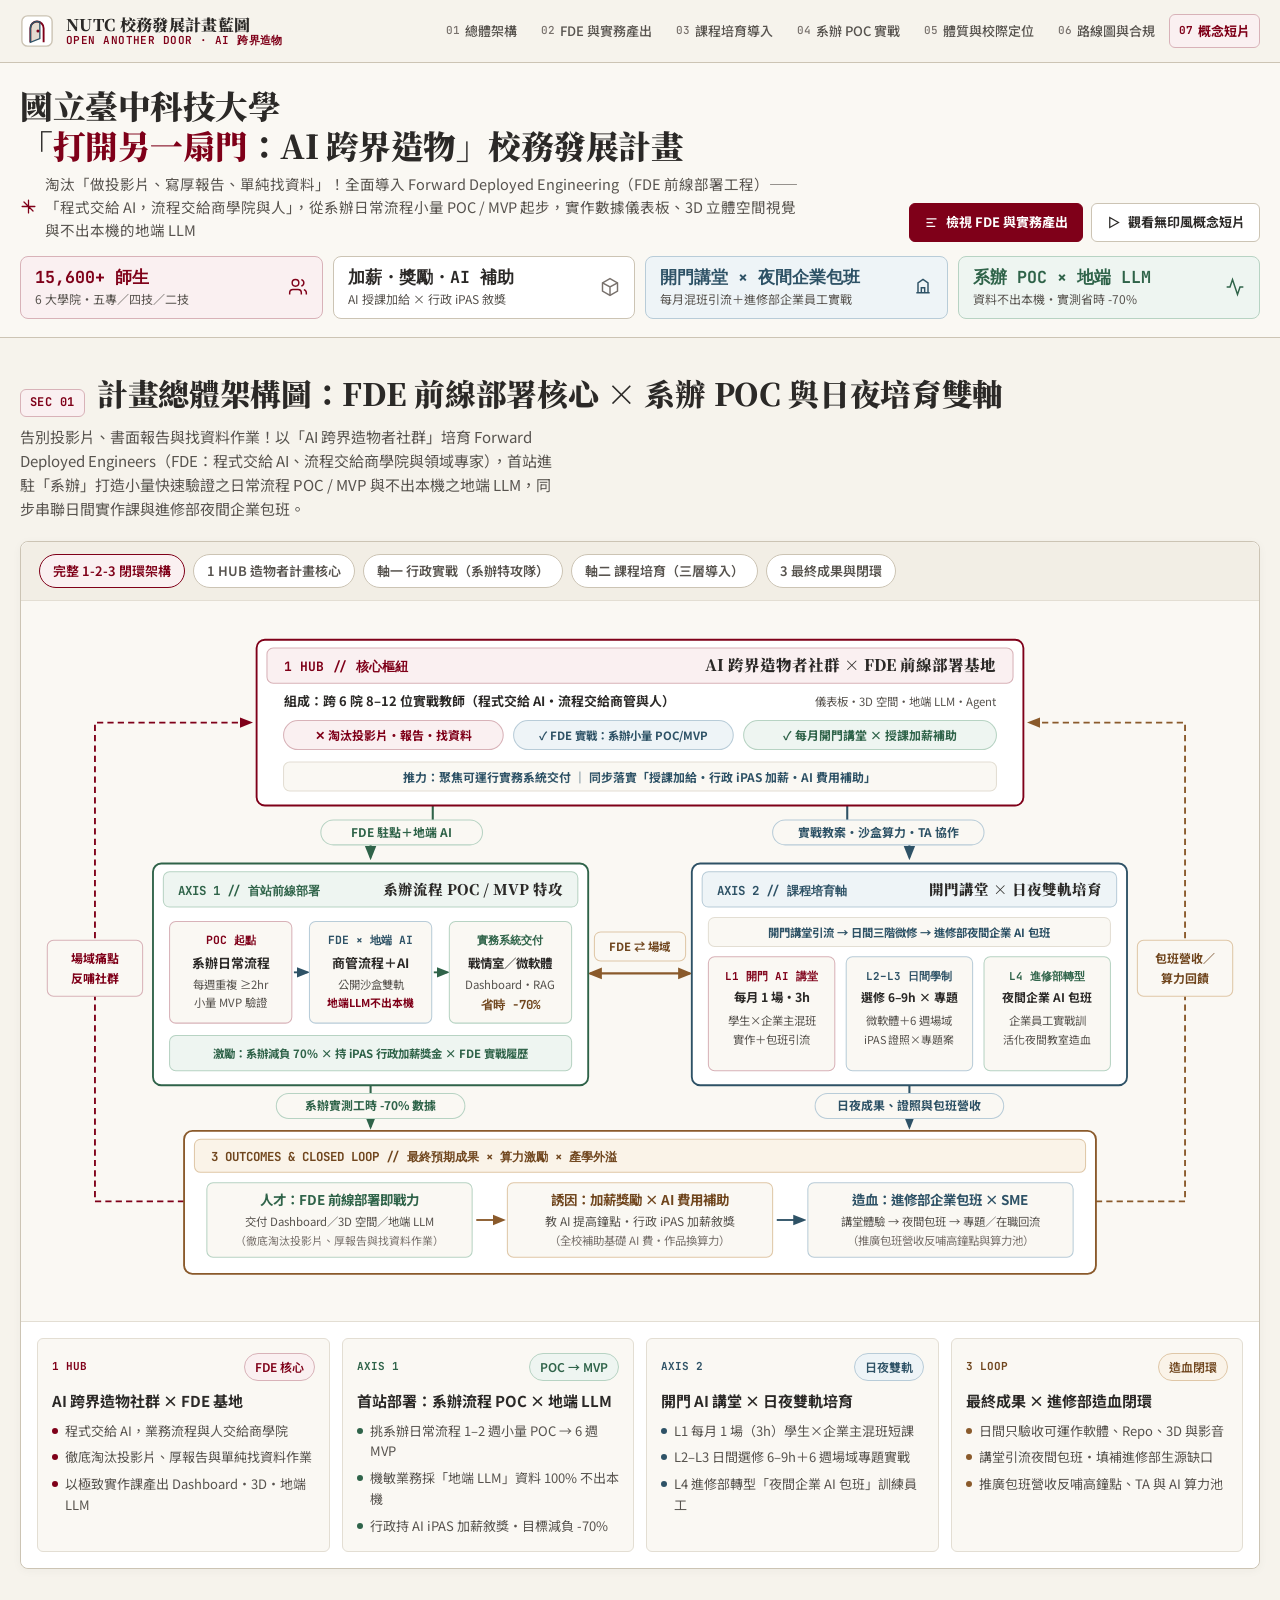
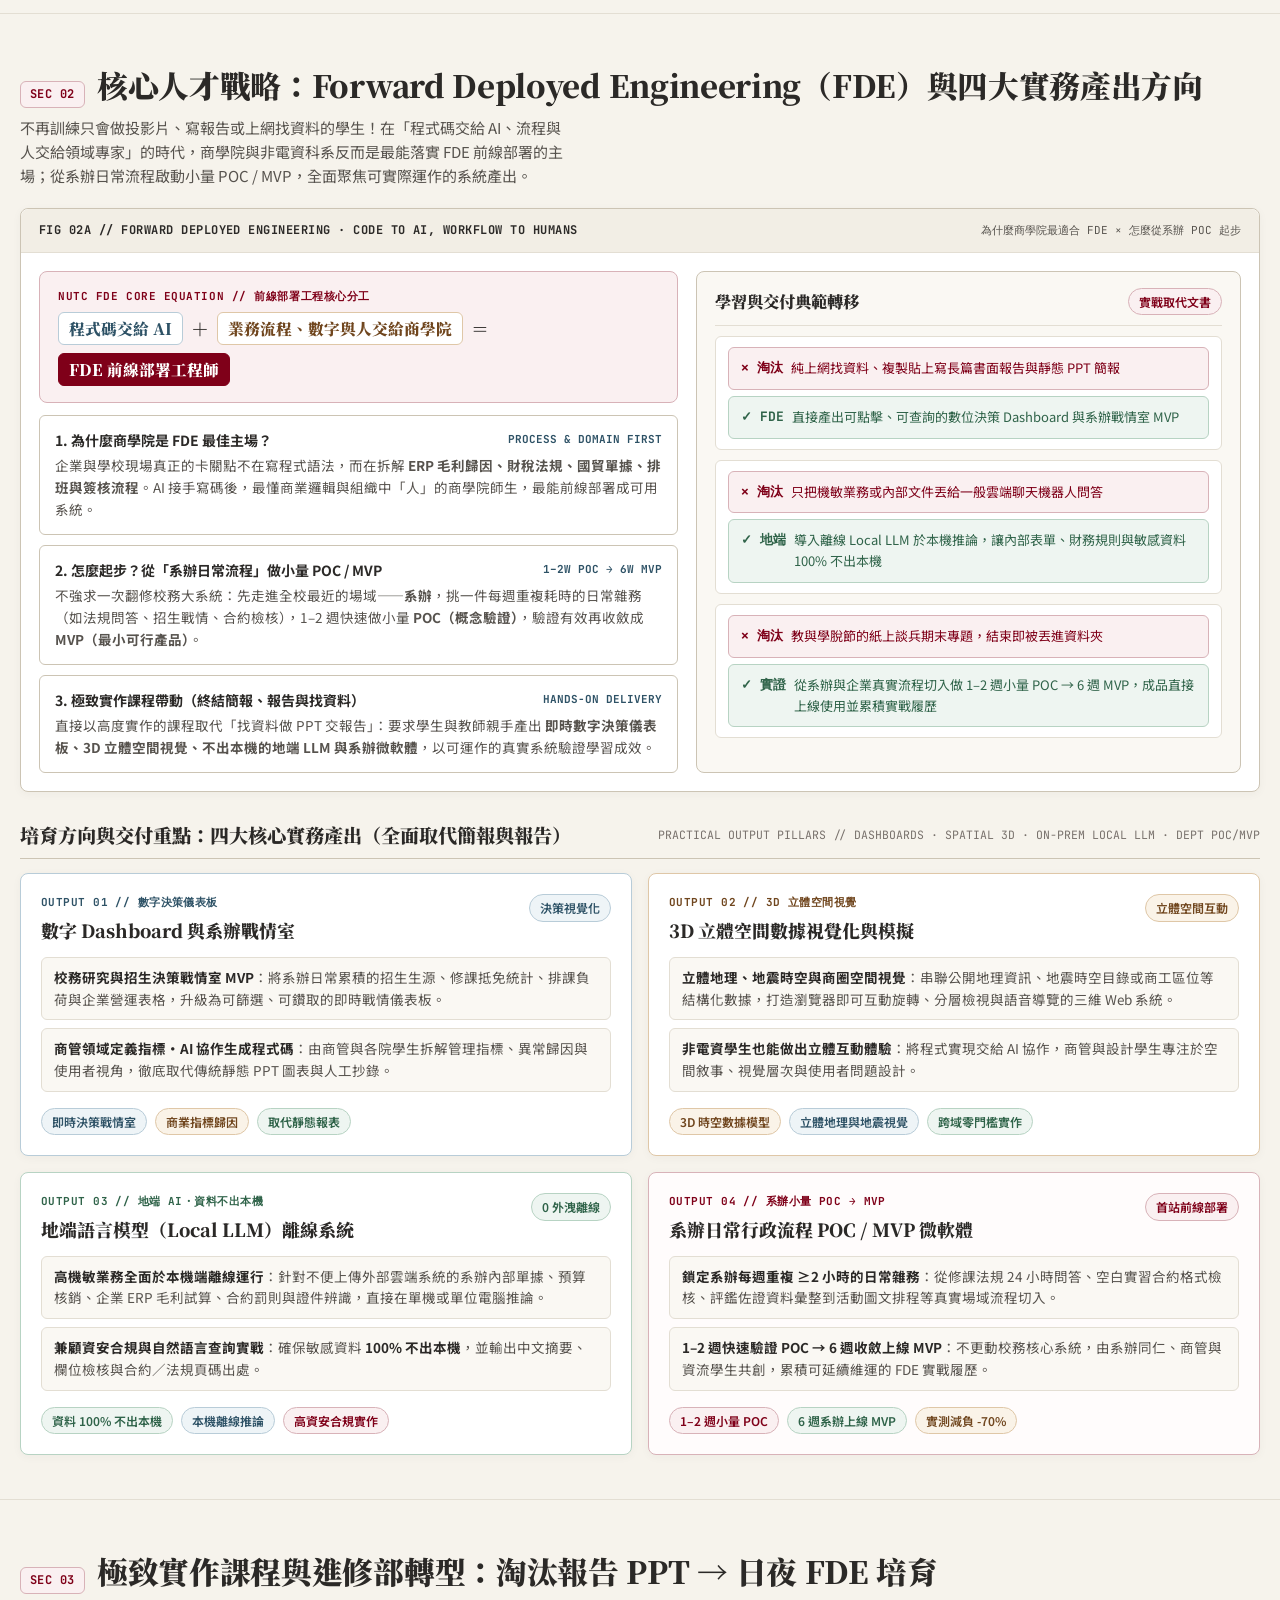
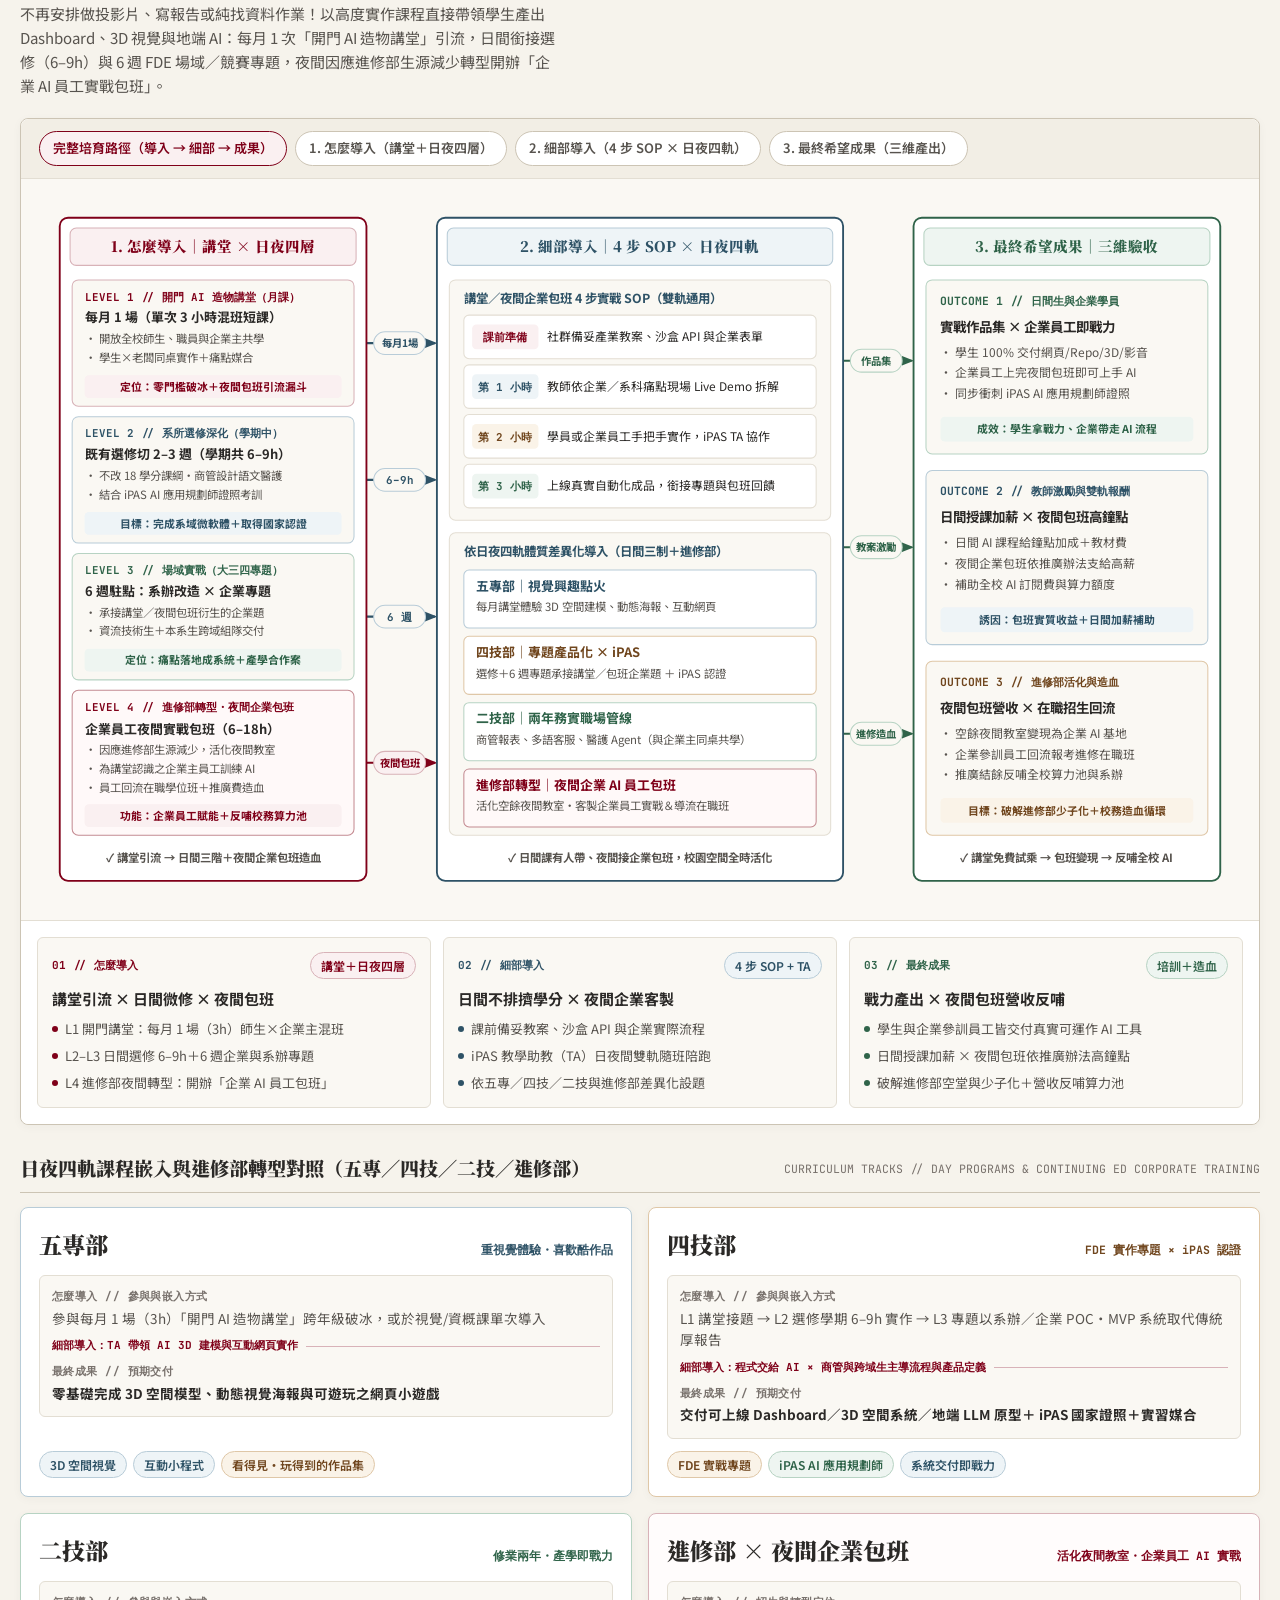
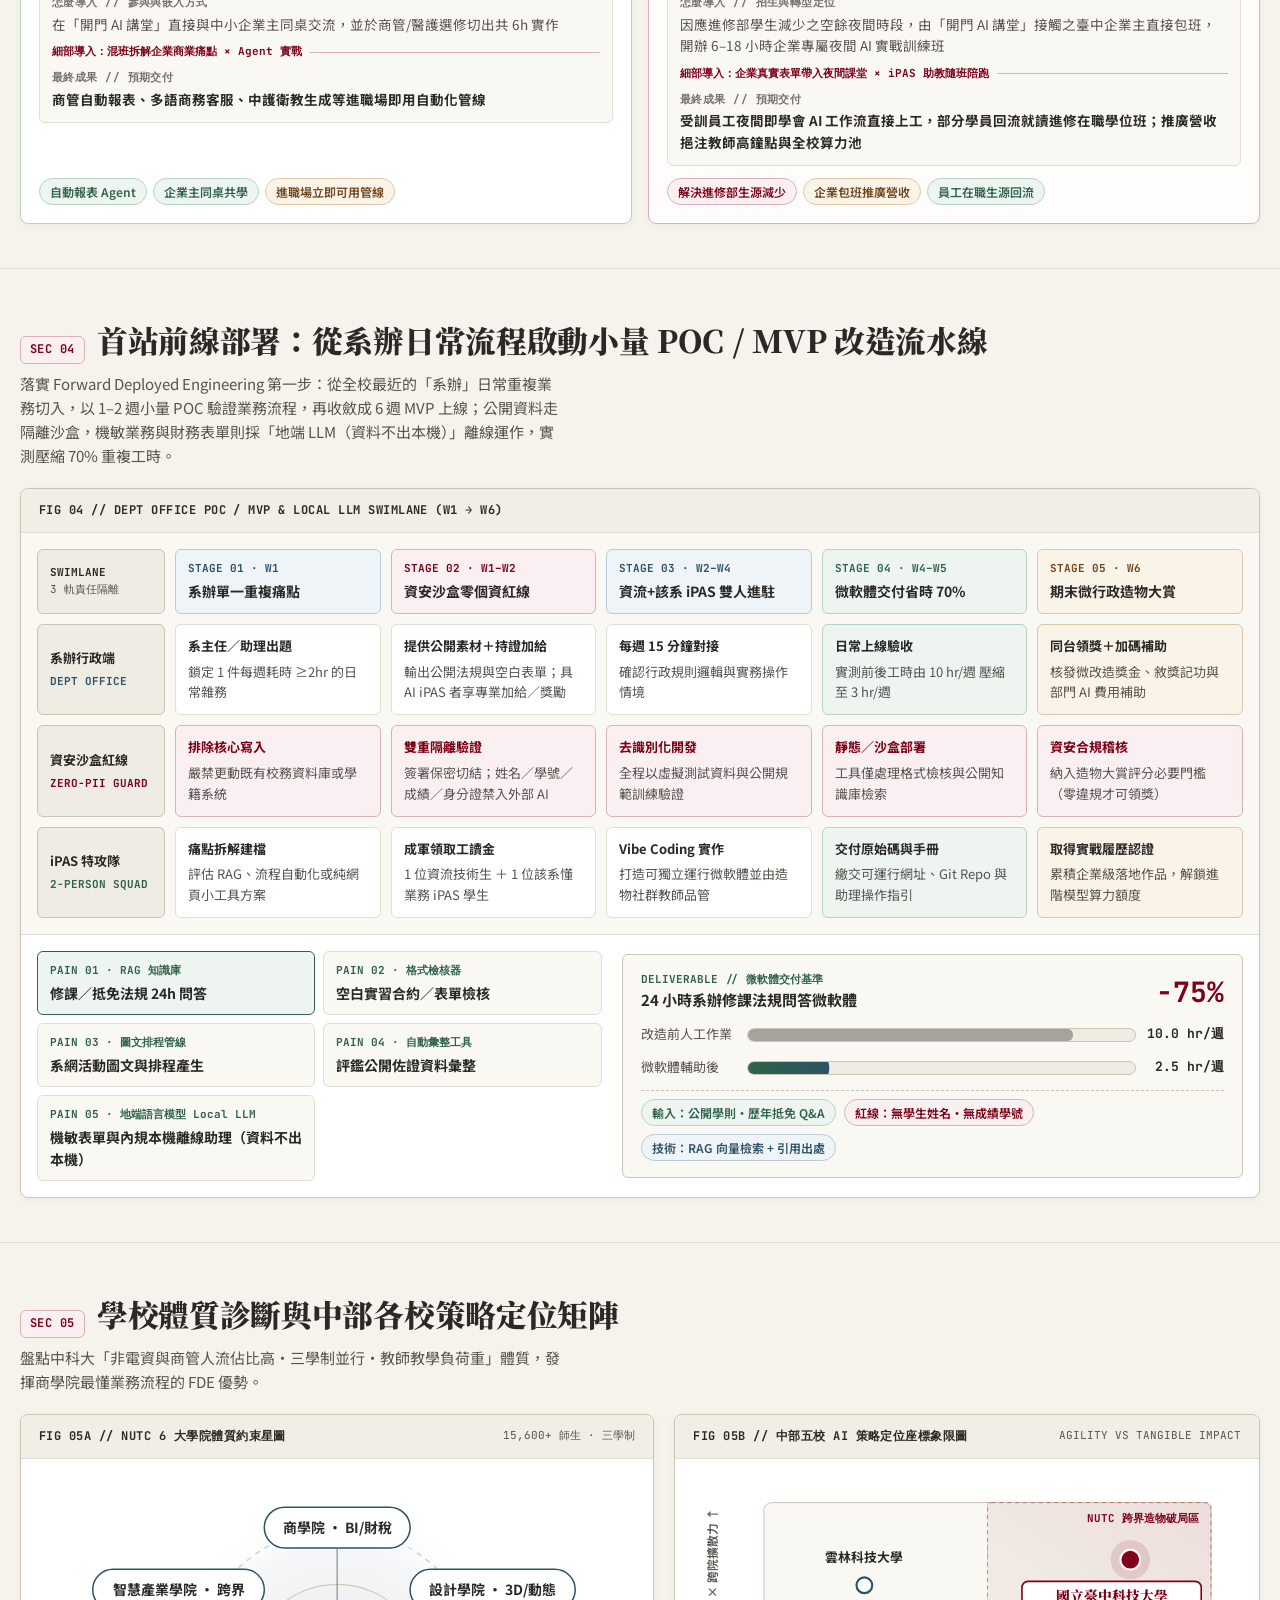
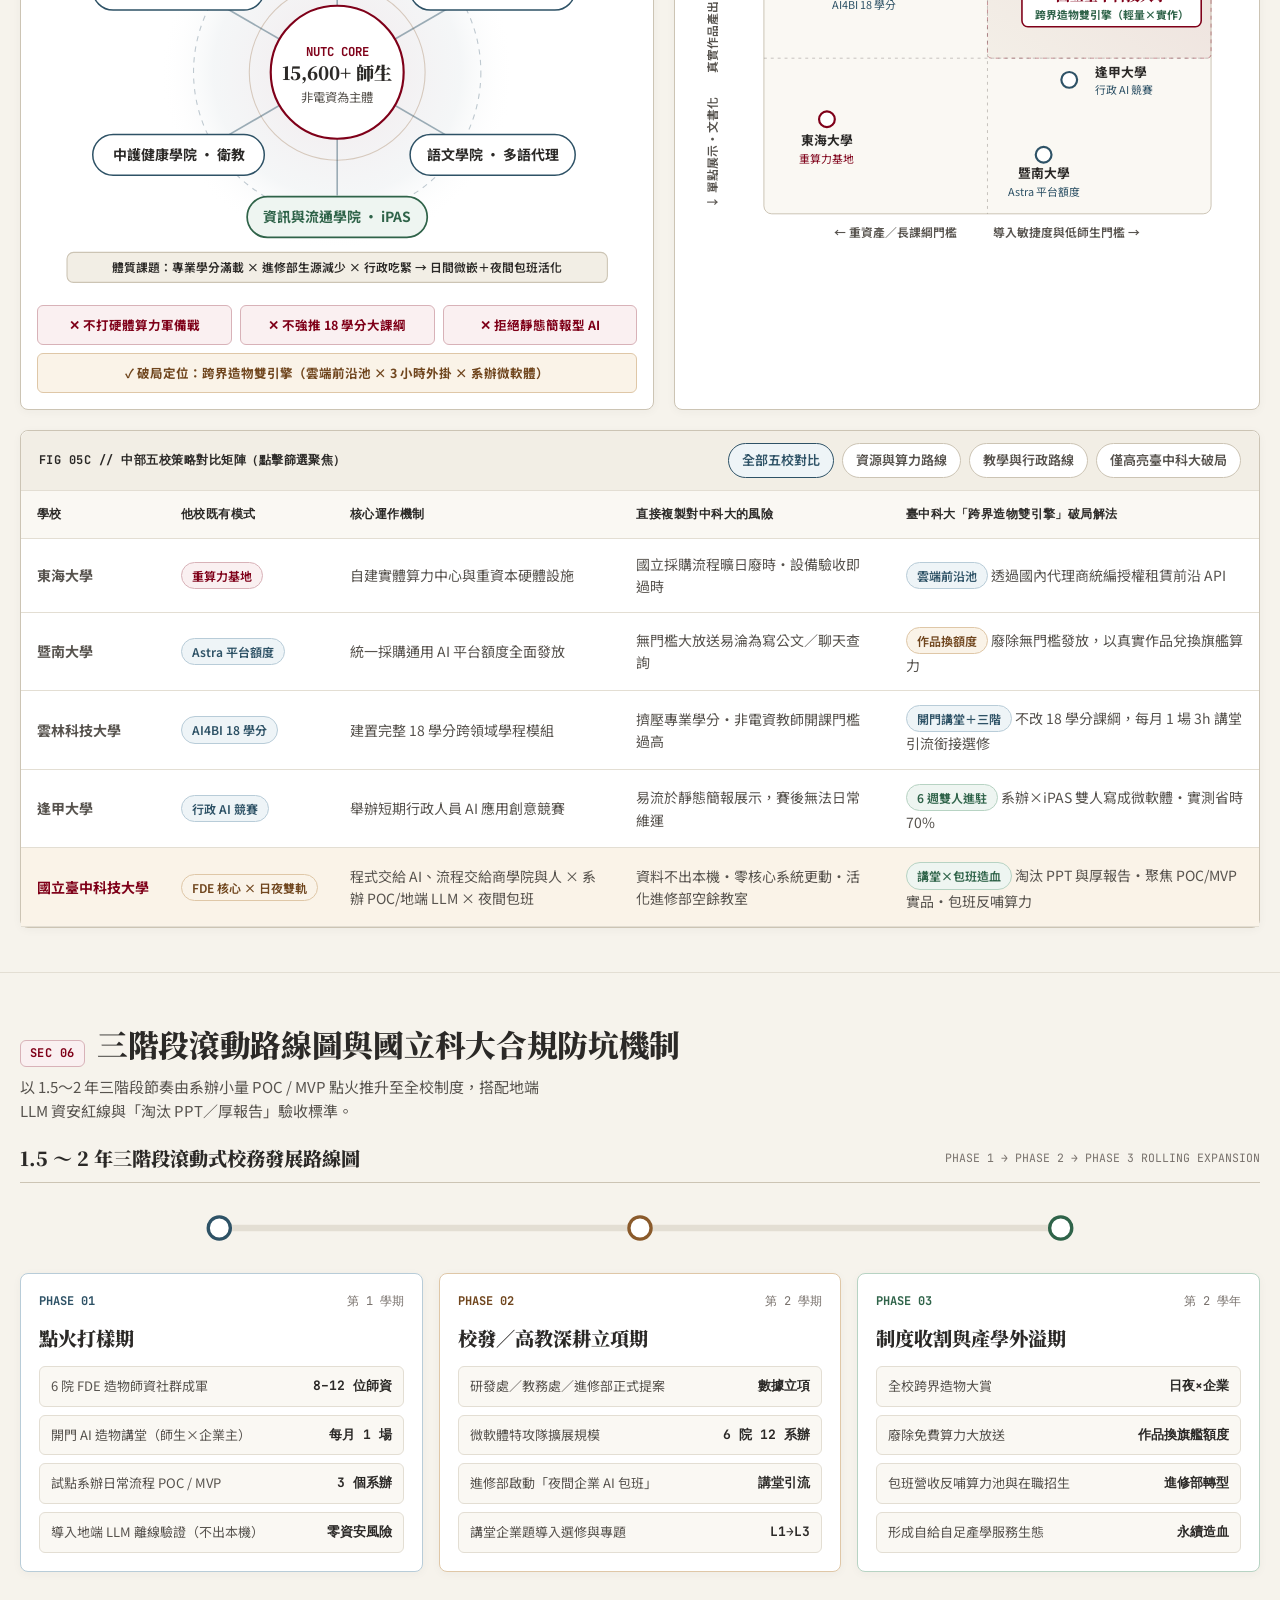
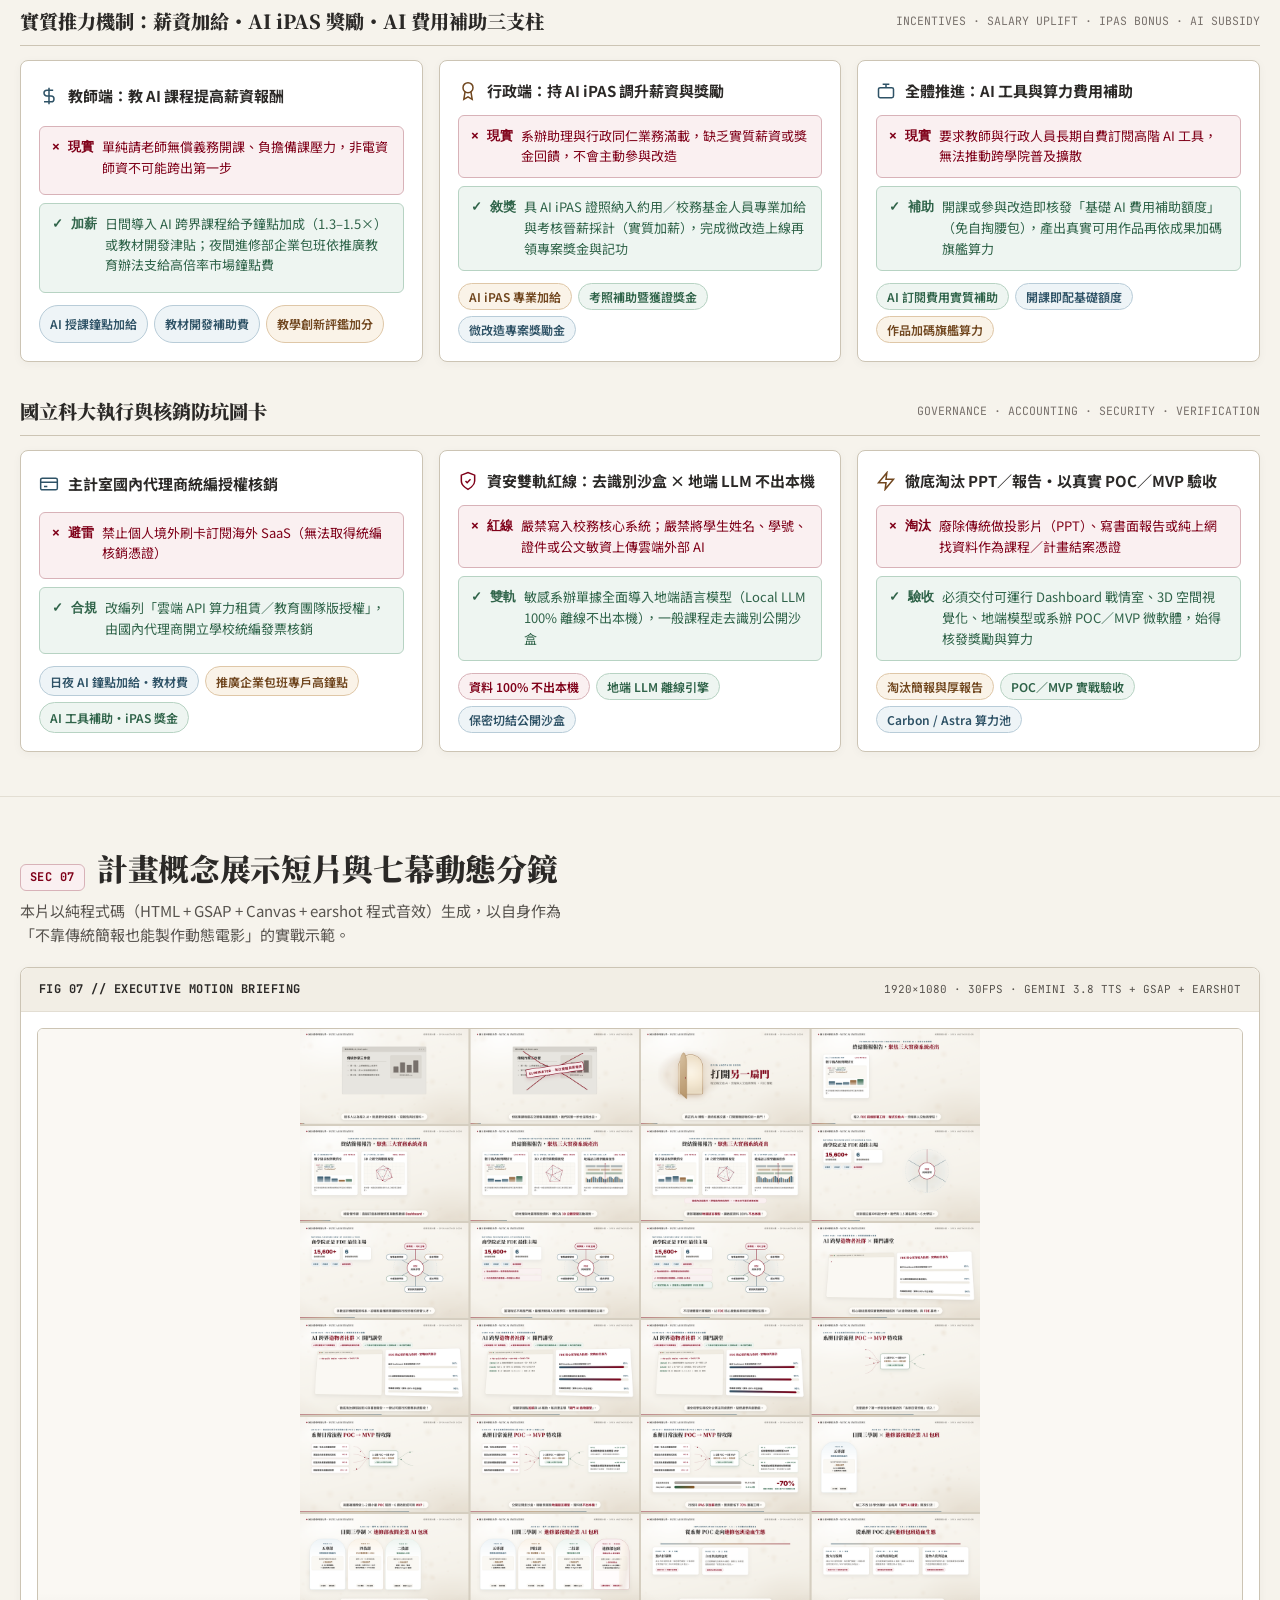
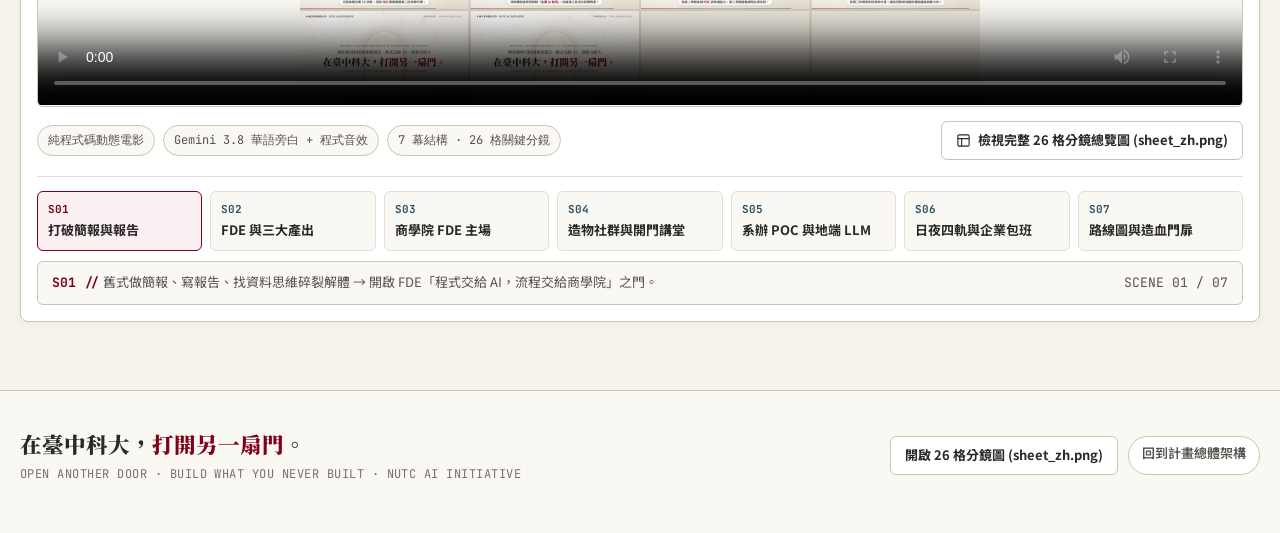
==== commit 2e5a5a86: "refactor: replace specific personal work references with institutional FDE capability descriptions a" ====
--- a/docs/index.html
+++ b/docs/index.html
@@ -37,7 +37,7 @@
 
       <nav class="site-nav" id="site-nav" aria-label="計畫架構導覽">
         <a class="nav-link is-active" href="#architecture"><span class="nav-idx">01</span>總體架構</a>
-        <a class="nav-link" href="#fde"><span class="nav-idx">02</span>FDE 與得獎標竿</a>
+        <a class="nav-link" href="#fde"><span class="nav-idx">02</span>FDE 與實務產出</a>
         <a class="nav-link" href="#curriculum"><span class="nav-idx">03</span>課程培育導入</a>
         <a class="nav-link" href="#pipeline"><span class="nav-idx">04</span>系辦 POC 實戰</a>
         <a class="nav-link" href="#matrix"><span class="nav-idx">05</span>體質與校際定位</a>
@@ -60,7 +60,7 @@
               <svg viewBox="0 0 24 24" fill="none" stroke="currentColor" stroke-width="1.8" stroke-linecap="round" stroke-linejoin="round" aria-hidden="true">
                 <path d="M12 3v18M3 12h18M5.6 5.6l12.8 12.8"/>
               </svg>
-              <span>淘汰「做投影片、寫厚報告、單純找資料」！全面導入 Forward Deployed Engineering（FDE 前線部署工程）——「程式交給 AI，流程交給商學院與人」，從系辦日常流程小量 POC / MVP 起步，實作數據儀表板、3D 地震視覺與不出本機的地端 LLM</span>
+              <span>淘汰「做投影片、寫厚報告、單純找資料」！全面導入 Forward Deployed Engineering（FDE 前線部署工程）——「程式交給 AI，流程交給商學院與人」，從系辦日常流程小量 POC / MVP 起步，實作數據儀表板、3D 立體空間視覺與不出本機的地端 LLM</span>
             </p>
           </div>
 
@@ -69,7 +69,7 @@
               <svg viewBox="0 0 24 24" fill="none" stroke="currentColor" stroke-width="2" aria-hidden="true">
                 <path d="M4 6h16M4 12h10M4 18h14"/>
               </svg>
-              檢視 FDE 與得獎標竿
+              檢視 FDE 與實務產出
             </a>
             <a class="btn-blueprint" href="#film">
               <svg viewBox="0 0 24 24" fill="none" stroke="currentColor" stroke-width="2" aria-hidden="true">
@@ -230,7 +230,7 @@
                 <text x="924" y="50" text-anchor="end" fill="#2B2927" font-family="'Noto Serif TC', serif" font-size="15" font-weight="900">AI 跨界造物者社群 × FDE 前線部署基地</text>
 
                 <text x="236" y="84" fill="#2B2927" font-family="'Noto Sans TC', sans-serif" font-size="12.5" font-weight="700">組成：跨 6 院 8–12 位實戰教師（程式交給 AI・流程交給商管與人）</text>
-                <text x="924" y="84" text-anchor="end" fill="#57534E" font-family="'Noto Sans TC', sans-serif" font-size="11">儀表板・3D 地震・地端 LLM・Agent</text>
+                <text x="924" y="84" text-anchor="end" fill="#57534E" font-family="'Noto Sans TC', sans-serif" font-size="11">儀表板・3D 空間・地端 LLM・Agent</text>
 
                 <!-- Iron Rule Pills -->
                 <rect x="236" y="98" width="212" height="28" rx="14" fill="#FAF0F1" stroke="#D8B2B8"/>
@@ -244,7 +244,7 @@
 
                 <rect x="236" y="138" width="688" height="28" rx="6" fill="#FAF8F3" stroke="#E3DED3"/>
                 <text x="580" y="157" text-anchor="middle" fill="#2E5266" font-family="'Noto Sans TC', sans-serif" font-size="11.5" font-weight="700">
-                  推力：對標全國冠軍與實戰 Repo 標竿 ｜ 同步落實「授課加給・行政 iPAS 加薪・AI 費用補助」
+                  推力：聚焦可運行實務系統交付 ｜ 同步落實「授課加給・行政 iPAS 加薪・AI 費用補助」
                 </text>
               </g>
 
@@ -323,8 +323,8 @@
                 <text x="166" y="523" fill="#70461E" font-family="'JetBrains Mono', monospace" font-size="12" font-weight="700">3 OUTCOMES &amp; CLOSED LOOP // 最終預期成果 × 算力激勵 × 產學外溢</text>
 
                 <rect x="162" y="544" width="256" height="72" rx="6" fill="#FAF8F3" stroke="#B7D3C3"/>
-                <text x="290" y="566" text-anchor="middle" fill="#2F6349" font-family="'Noto Sans TC', sans-serif" font-size="13" font-weight="700">人才：FDE 實戰系統 + 全國奪冠力</text>
-                <text x="290" y="586" text-anchor="middle" fill="#57534E" font-family="'Noto Sans TC', sans-serif" font-size="11">交付 Dashboard／3D 地震／地端 LLM</text>
+                <text x="290" y="566" text-anchor="middle" fill="#2F6349" font-family="'Noto Sans TC', sans-serif" font-size="13" font-weight="700">人才：FDE 前線部署即戰力</text>
+                <text x="290" y="586" text-anchor="middle" fill="#57534E" font-family="'Noto Sans TC', sans-serif" font-size="11">交付 Dashboard／3D 空間／地端 LLM</text>
                 <text x="290" y="604" text-anchor="middle" fill="#78716C" font-family="'Noto Sans TC', sans-serif" font-size="10.5">（徹底淘汰投影片、厚報告與找資料作業）</text>
 
                 <path d="M 422 580 L 448 580" stroke="#8A5A2B" stroke-width="1.8" marker-end="url(#arrow-ochre)"/>
@@ -403,16 +403,16 @@
     </section>
 
     <!-- ══════════════════════════════════════════════════════════════════
-         SECTION 2: Forward Deployed Engineering (FDE) 與得獎/開源實務標竿
+         SECTION 2: Forward Deployed Engineering (FDE) 與四大核心實務產出方向
          ══════════════════════════════════════════════════════════════════ -->
     <section class="blueprint-section" id="fde">
       <div class="container">
         <div class="section-head">
           <div class="section-title-wrap">
             <span class="section-code">SEC 02</span>
-            <h2 class="section-title">核心人才戰略：Forward Deployed Engineering（FDE）與實務產出標竿</h2>
-          </div>
-          <p class="section-thesis">不再訓練只會做投影片、寫報告或上網找資料的學生！在「程式碼交給 AI、流程與人交給領域專家」的時代，商學院與非電資科系反而是最能落實 FDE 前線部署的主場；從系辦日常流程啟動小量 POC / MVP，直接對標以下全國奪冠與已上線之實務作品集。</p>
+            <h2 class="section-title">核心人才戰略：Forward Deployed Engineering（FDE）與四大實務產出方向</h2>
+          </div>
+          <p class="section-thesis">不再訓練只會做投影片、寫報告或上網找資料的學生！在「程式碼交給 AI、流程與人交給領域專家」的時代，商學院與非電資科系反而是最能落實 FDE 前線部署的主場；從系辦日常流程啟動小量 POC / MVP，全面聚焦可實際運作的系統產出。</p>
         </div>
 
         <article class="plate">
@@ -456,7 +456,7 @@
                     <span>3. 極致實作課程帶動（終結簡報、報告與找資料）</span>
                     <span class="fde-pillar-tag">HANDS-ON DELIVERY</span>
                   </div>
-                  <p>直接以高度實作的課程取代「找資料做 PPT 交報告」：要求學生與教師親手產出 <strong>即時數字儀表板、3D 地震空間視覺、不出本機的地端 LLM</strong>，用作品與全國競賽實績證明實力。</p>
+                  <p>直接以高度實作的課程取代「找資料做 PPT 交報告」：要求學生與教師親手產出 <strong>即時數字決策儀表板、3D 立體空間視覺、不出本機的地端 LLM 與系辦微軟體</strong>，以可運作的真實系統驗證學習成效。</p>
                 </div>
               </div>
             </div>
@@ -475,102 +475,102 @@
 
                 <div class="fde-shift-row">
                   <div class="route-bad"><span class="route-mark">✕ 淘汰</span><span>只把機敏業務或內部文件丟給一般雲端聊天機器人問答</span></div>
-                  <div class="route-good"><span class="route-mark">✓ 地端</span><span>導入離線 Local LLM（如地端 AI × ERP、宅護照），敏感資料 100% 不出本機</span></div>
+                  <div class="route-good"><span class="route-mark">✓ 地端</span><span>導入離線 Local LLM 於本機推論，讓內部表單、財務規則與敏感資料 100% 不出本機</span></div>
                 </div>
 
                 <div class="fde-shift-row">
                   <div class="route-bad"><span class="route-mark">✕ 淘汰</span><span>教與學脫節的紙上談兵期末專題，結束即被丟進資料夾</span></div>
-                  <div class="route-good"><span class="route-mark">✓ 實證</span><span>對標個人網站全國冠軍作品（《址南針 SiteCompass》270 萬筆商工資料），作品直接進履歷與系辦上線</span></div>
+                  <div class="route-good"><span class="route-mark">✓ 實證</span><span>從系辦與企業真實流程切入做 1–2 週小量 POC → 6 週 MVP，成品直接上線使用並累積實戰履歷</span></div>
                 </div>
               </div>
             </div>
           </div>
         </article>
 
-        <!-- 2B: Live Benchmarks & Award Works -->
+        <!-- 2B: Four Core Practical Output Directions -->
         <div class="subblock-title">
-          <h3>培育方向與實證標竿：個人網站得獎作品與開源實戰 Repo 參考</h3>
-          <span>LIVE BENCHMARKS // NATIONAL CHAMPIONS · DASHBOARDS · 3D SEISMIC · LOCAL LLM</span>
+          <h3>培育方向與交付重點：四大核心實務產出（全面取代簡報與報告）</h3>
+          <span>PRACTICAL OUTPUT PILLARS // DASHBOARDS · SPATIAL 3D · ON-PREM LOCAL LLM · DEPT POC/MVP</span>
         </div>
 
         <div class="fde-bench-grid">
-          <!-- Benchmark 1: National Awards & Personal Site -->
+          <!-- Output 1: Interactive Dashboards & Dept Cockpits -->
+          <article class="fde-bench-card is-indigo">
+            <div class="fde-bench-head">
+              <div>
+                <div class="fde-bench-code">OUTPUT 01 // 數字決策儀表板</div>
+                <h4 class="fde-bench-title">數字 Dashboard 與系辦戰情室</h4>
+              </div>
+              <span class="pill-tag cyan">決策視覺化</span>
+            </div>
+            <ul class="fde-work-list">
+              <li><strong>校務研究與招生決策戰情室 MVP</strong>：將系辦日常累積的招生生源、修課抵免統計、排課負荷與企業營運表格，升級為可篩選、可鑽取的即時戰情儀表板。</li>
+              <li><strong>商管領域定義指標・AI 協作生成程式碼</strong>：由商管與各院學生拆解管理指標、異常歸因與使用者視角，徹底取代傳統靜態 PPT 圖表與人工抄錄。</li>
+            </ul>
+            <div class="fde-link-row">
+              <span class="pill-tag cyan">即時決策戰情室</span>
+              <span class="pill-tag gold">商業指標歸因</span>
+              <span class="pill-tag mint">取代靜態報表</span>
+            </div>
+          </article>
+
+          <!-- Output 2: 3D Spatial & Interactive Visualization -->
+          <article class="fde-bench-card is-ochre">
+            <div class="fde-bench-head">
+              <div>
+                <div class="fde-bench-code">OUTPUT 02 // 3D 立體空間視覺</div>
+                <h4 class="fde-bench-title">3D 立體空間數據視覺化與模擬</h4>
+              </div>
+              <span class="pill-tag gold">立體空間互動</span>
+            </div>
+            <ul class="fde-work-list">
+              <li><strong>立體地理、地震時空與商圈空間視覺</strong>：串聯公開地理資訊、地震時空目錄或商工區位等結構化數據，打造瀏覽器即可互動旋轉、分層檢視與語音導覽的三維 Web 系統。</li>
+              <li><strong>非電資學生也能做出立體互動體驗</strong>：將程式實現交給 AI 協作，商管與設計學生專注於空間敘事、視覺層次與使用者問題設計。</li>
+            </ul>
+            <div class="fde-link-row">
+              <span class="pill-tag gold">3D 時空數據模型</span>
+              <span class="pill-tag cyan">立體地理與地震視覺</span>
+              <span class="pill-tag mint">跨域零門檻實作</span>
+            </div>
+          </article>
+
+          <!-- Output 3: On-Premises Local LLM -->
+          <article class="fde-bench-card is-moss">
+            <div class="fde-bench-head">
+              <div>
+                <div class="fde-bench-code">OUTPUT 03 // 地端 AI・資料不出本機</div>
+                <h4 class="fde-bench-title">地端語言模型（Local LLM）離線系統</h4>
+              </div>
+              <span class="pill-tag mint">0 外洩離線</span>
+            </div>
+            <ul class="fde-work-list">
+              <li><strong>高機敏業務全面於本機端離線運行</strong>：針對不便上傳外部雲端系統的系辦內部單據、預算核銷、企業 ERP 毛利試算、合約罰則與證件辨識，直接在單機或單位電腦推論。</li>
+              <li><strong>兼顧資安合規與自然語言查詢實戰</strong>：確保敏感資料 <strong>100% 不出本機</strong>，並輸出中文摘要、欄位檢核與合約／法規頁碼出處。</li>
+            </ul>
+            <div class="fde-link-row">
+              <span class="pill-tag mint">資料 100% 不出本機</span>
+              <span class="pill-tag cyan">本機離線推論</span>
+              <span class="pill-tag coral">高資安合規實作</span>
+            </div>
+          </article>
+
+          <!-- Output 4: Dept Office Small POC -> MVP -->
           <article class="fde-bench-card is-red">
             <div class="fde-bench-head">
               <div>
-                <div class="fde-bench-code">BENCHMARK 01 // 個人網站得獎實證</div>
-                <h4 class="fde-bench-title">全國冠軍級 FDE 實作人才標竿</h4>
-              </div>
-              <span class="pill-tag coral">商學院奪冠</span>
+                <div class="fde-bench-code">OUTPUT 04 // 系辦小量 POC → MVP</div>
+                <h4 class="fde-bench-title">系辦日常行政流程 POC / MVP 微軟體</h4>
+              </div>
+              <span class="pill-tag coral">首站前線部署</span>
             </div>
             <ul class="fde-work-list">
-              <li><strong>2026 第 31 屆 InnoServe 全國第一名（商業治理 AI 創新組）《址南針 SiteCompass》</strong>：商管團隊結合 AI 寫碼，串聯經濟部商工登記 270 萬筆紀錄建立「門牌履歷」，預測店面三年倒店風險並產出附數字出處評估書。</li>
-              <li><strong>2025 全國電子設計創意競賽【全國冠軍】</strong>：多模型 AI 代理人（Multi-Agents）零售大數據預測系統（BigMart 實證）。</li>
-              <li><strong>第 10 屆阿里巴巴 B2B 全國跨境電商競賽【全國第一名】</strong>（七仙過海 × 海峰機械），證明實作課與「作品＋競賽取代報告」的威力。</li>
+              <li><strong>鎖定系辦每週重複 ≥2 小時的日常雜務</strong>：從修課法規 24 小時問答、空白實習合約格式檢核、評鑑佐證資料彙整到活動圖文排程等真實場域流程切入。</li>
+              <li><strong>1–2 週快速驗證 POC → 6 週收斂上線 MVP</strong>：不更動校務核心系統，由系辦同仁、商管與資流學生共創，累積可延續維運的 FDE 實戰履歷。</li>
             </ul>
             <div class="fde-link-row">
-              <a class="fde-demo-link" href="https://drchunchihchen.github.io/cv/" target="_blank" rel="noopener">陳俊智博士個人網站與 ICMA Lab ↗</a>
-              <a class="fde-demo-link" href="https://drchunchihchen.github.io/cv/awards.html" target="_blank" rel="noopener">全國冠軍獲獎作品清單 ↗</a>
-            </div>
-          </article>
-
-          <!-- Benchmark 2: Interactive Dashboards & Dept Cockpits -->
-          <article class="fde-bench-card is-indigo">
-            <div class="fde-bench-head">
-              <div>
-                <div class="fde-bench-code">BENCHMARK 02 // 數字決策儀表板</div>
-                <h4 class="fde-bench-title">數字 Dashboard 與系辦戰情室 MVP</h4>
-              </div>
-              <span class="pill-tag cyan">系辦 MVP</span>
-            </div>
-            <ul class="fde-work-list">
-              <li><strong>商學院 7 系「系辦校務研究與招生決策戰情室」</strong>（國貿、企管、會資、財金、財稅、保金、應統）：直接示範系辦日常數據如何從 Excel 升級為即時戰情儀表板 MVP。</li>
-              <li><strong>《南投客運 6670 載客率與班距動態儀表板》與《鴻鼎菓子 GEO 品牌聲量觀測 PoC》</strong>：以極高實作課訓練學生將企業真實營運指標化為互動決策畫面。</li>
-              <li><strong>《Data Atoms 互動資料探索工作台》</strong>：資料留在本機瀏覽器運算，拖曳欄位即產出 10 大專業圖表原子，免上傳雲端。</li>
-            </ul>
-            <div class="fde-link-row">
-              <a class="fde-demo-link" href="https://drchunchihchen.github.io/nutc-ib-cockpit/" target="_blank" rel="noopener">國貿系辦戰情室 MVP ↗</a>
-              <a class="fde-demo-link" href="https://nutcelvischen-jpg.github.io/nantou-6670-occ/" target="_blank" rel="noopener">客運動態 Dashboard ↗</a>
-              <a class="fde-demo-link" href="https://drchunchihchen.github.io/idodo-geo-dashboard/" target="_blank" rel="noopener">品牌聲量 PoC ↗</a>
-            </div>
-          </article>
-
-          <!-- Benchmark 3: 3D Geospatial & Earthquake Visualizer -->
-          <article class="fde-bench-card is-ochre">
-            <div class="fde-bench-head">
-              <div>
-                <div class="fde-bench-code">BENCHMARK 03 // 3D 地震與空間視覺</div>
-                <h4 class="fde-bench-title">臺灣 3D 立體地震震源與 AI 導覽</h4>
-              </div>
-              <span class="pill-tag gold">3D × 7.3萬筆</span>
-            </div>
-            <ul class="fde-work-list">
-              <li><strong>《臺灣地震 3D 語音導覽》＆《臺灣 3D 立體震源小幫手》</strong>：真實載入中央氣象署 1990–2026 年 <strong>73,683 筆地震目錄</strong>；問一句話（如「921 大地震」），AI 即操控 3D WebGL 鏡頭飛越板塊斷層與深度震源並語音解說。</li>
-              <li><strong>《全臺商工登記 × 台股行情 3D 飛越導覽》</strong>：把枯燥登記資料變身 3D 空間探索體驗，展現非電資師生在程式交給 AI 後能達到的空間視覺高度。</li>
-            </ul>
-            <div class="fde-link-row">
-              <a class="fde-demo-link" href="https://nutcelvischen-jpg.github.io/earthquake_ec/" target="_blank" rel="noopener">臺灣地震 3D 語音導覽 ↗</a>
-              <a class="fde-demo-link" href="https://nutcelvischen-jpg.github.io/taiwan-earthquake-3d/" target="_blank" rel="noopener">3D 震源小幫手 ↗</a>
-              <a class="fde-demo-link" href="https://nutcelvischen-jpg.github.io/taiwan-gcis-stock-3d-ai/" target="_blank" rel="noopener">商工 × 台股 3D ↗</a>
-            </div>
-          </article>
-
-          <!-- Benchmark 4: On-Premises Local LLM -->
-          <article class="fde-bench-card is-moss">
-            <div class="fde-bench-head">
-              <div>
-                <div class="fde-bench-code">BENCHMARK 04 // 地端 AI・資料不出本機</div>
-                <h4 class="fde-bench-title">地端語言模型（Local LLM）與實戰學院</h4>
-              </div>
-              <span class="pill-tag mint">0 外洩離線</span>
-            </div>
-            <ul class="fde-work-list">
-              <li><strong>《地端 LLM × ERP 中小企業地端 AI 助理 PoC》</strong>：在單台筆電離線運作地端大語言模型，<strong>ERP 毛利、合約罰則與 SOP 資料完全不出本機</strong>，中文問答即給圖表、SQL 與合約頁碼出處。</li>
-              <li><strong>《StayPass 宅護照・地端 VLM 證件辨識》與《國貿實戰學院》</strong>：實測 100 本護照欄位正確率 98%、個資影像不離機，並透過展場／零售模擬器訓練 FDE 商務判斷力。</li>
-            </ul>
-            <div class="fde-link-row">
-              <a class="fde-demo-link" href="https://nutcelvischen-jpg.github.io/llm_erp/demo.html" target="_blank" rel="noopener">地端 LLM × ERP 實機展示 ↗</a>
-              <a class="fde-demo-link" href="https://nutcelvischen-jpg.github.io/trade-retail-lab/" target="_blank" rel="noopener">國貿實戰學院模擬器 ↗</a>
+              <span class="pill-tag coral">1–2 週小量 POC</span>
+              <span class="pill-tag mint">6 週系辦上線 MVP</span>
+              <span class="pill-tag gold">實測減負 -70%</span>
             </div>
           </article>
         </div>
@@ -867,12 +867,12 @@
           <article class="leap-card is-gold">
             <div class="leap-top">
               <span class="leap-track">四技部</span>
-              <span class="leap-trait">FDE 實作專題 × 全國競賽</span>
+              <span class="leap-trait">FDE 實作專題 × iPAS 認證</span>
             </div>
             <div class="leap-flow">
               <div class="leap-step">
                 <span class="leap-step-lbl">怎麼導入 // 參與與嵌入方式</span>
-                <span class="leap-step-val">L1 講堂接題 → L2 選修學期 6–9h 實作 → L3 專題對標《址南針》以 POC／MVP 或全國競賽作品取代厚報告</span>
+                <span class="leap-step-val">L1 講堂接題 → L2 選修學期 6–9h 實作 → L3 專題以系辦／企業 POC・MVP 系統取代傳統厚報告</span>
               </div>
               <div class="leap-arrow">細部導入：程式交給 AI × 商管與跨域生主導流程與產品定義</div>
               <div class="leap-step">
@@ -883,7 +883,7 @@
             <div class="leap-tags">
               <span class="pill-tag gold">FDE 實戰專題</span>
               <span class="pill-tag mint">iPAS AI 應用規劃師</span>
-              <span class="pill-tag cyan">競賽與產學即戰力</span>
+              <span class="pill-tag cyan">系統交付即戰力</span>
             </div>
           </article>
 
@@ -1351,7 +1351,7 @@
                   <td><span class="pill-tag gold">FDE 核心 × 日夜雙軌</span></td>
                   <td>程式交給 AI、流程交給商學院與人 × 系辦 POC/地端 LLM × 夜間包班</td>
                   <td>資料不出本機・零核心系統更動・活化進修部空餘教室</td>
-                  <td><span class="pill-tag mint">講堂×包班造血</span> 淘汰 PPT 與厚報告・對標全國冠軍作品・包班反哺算力</td>
+                  <td><span class="pill-tag mint">講堂×包班造血</span> 淘汰 PPT 與厚報告・聚焦 POC/MVP 實品・包班反哺算力</td>
                 </tr>
               </tbody>
             </table>
@@ -1685,7 +1685,7 @@
               </button>
               <button class="scene-chip" type="button" role="tab" aria-selected="false" data-scene="s02">
                 <span class="scene-chip-id">S02</span>
-                <span class="scene-chip-name">FDE 與三大標竿</span>
+                <span class="scene-chip-name">FDE 與三大產出</span>
               </button>
               <button class="scene-chip" type="button" role="tab" aria-selected="false" data-scene="s03">
                 <span class="scene-chip-id">S03</span>
@@ -1693,7 +1693,7 @@
               </button>
               <button class="scene-chip" type="button" role="tab" aria-selected="false" data-scene="s04">
                 <span class="scene-chip-id">S04</span>
-                <span class="scene-chip-name">造物社群與冠軍實績</span>
+                <span class="scene-chip-name">造物社群與開門講堂</span>
               </button>
               <button class="scene-chip" type="button" role="tab" aria-selected="false" data-scene="s05">
                 <span class="scene-chip-id">S05</span>
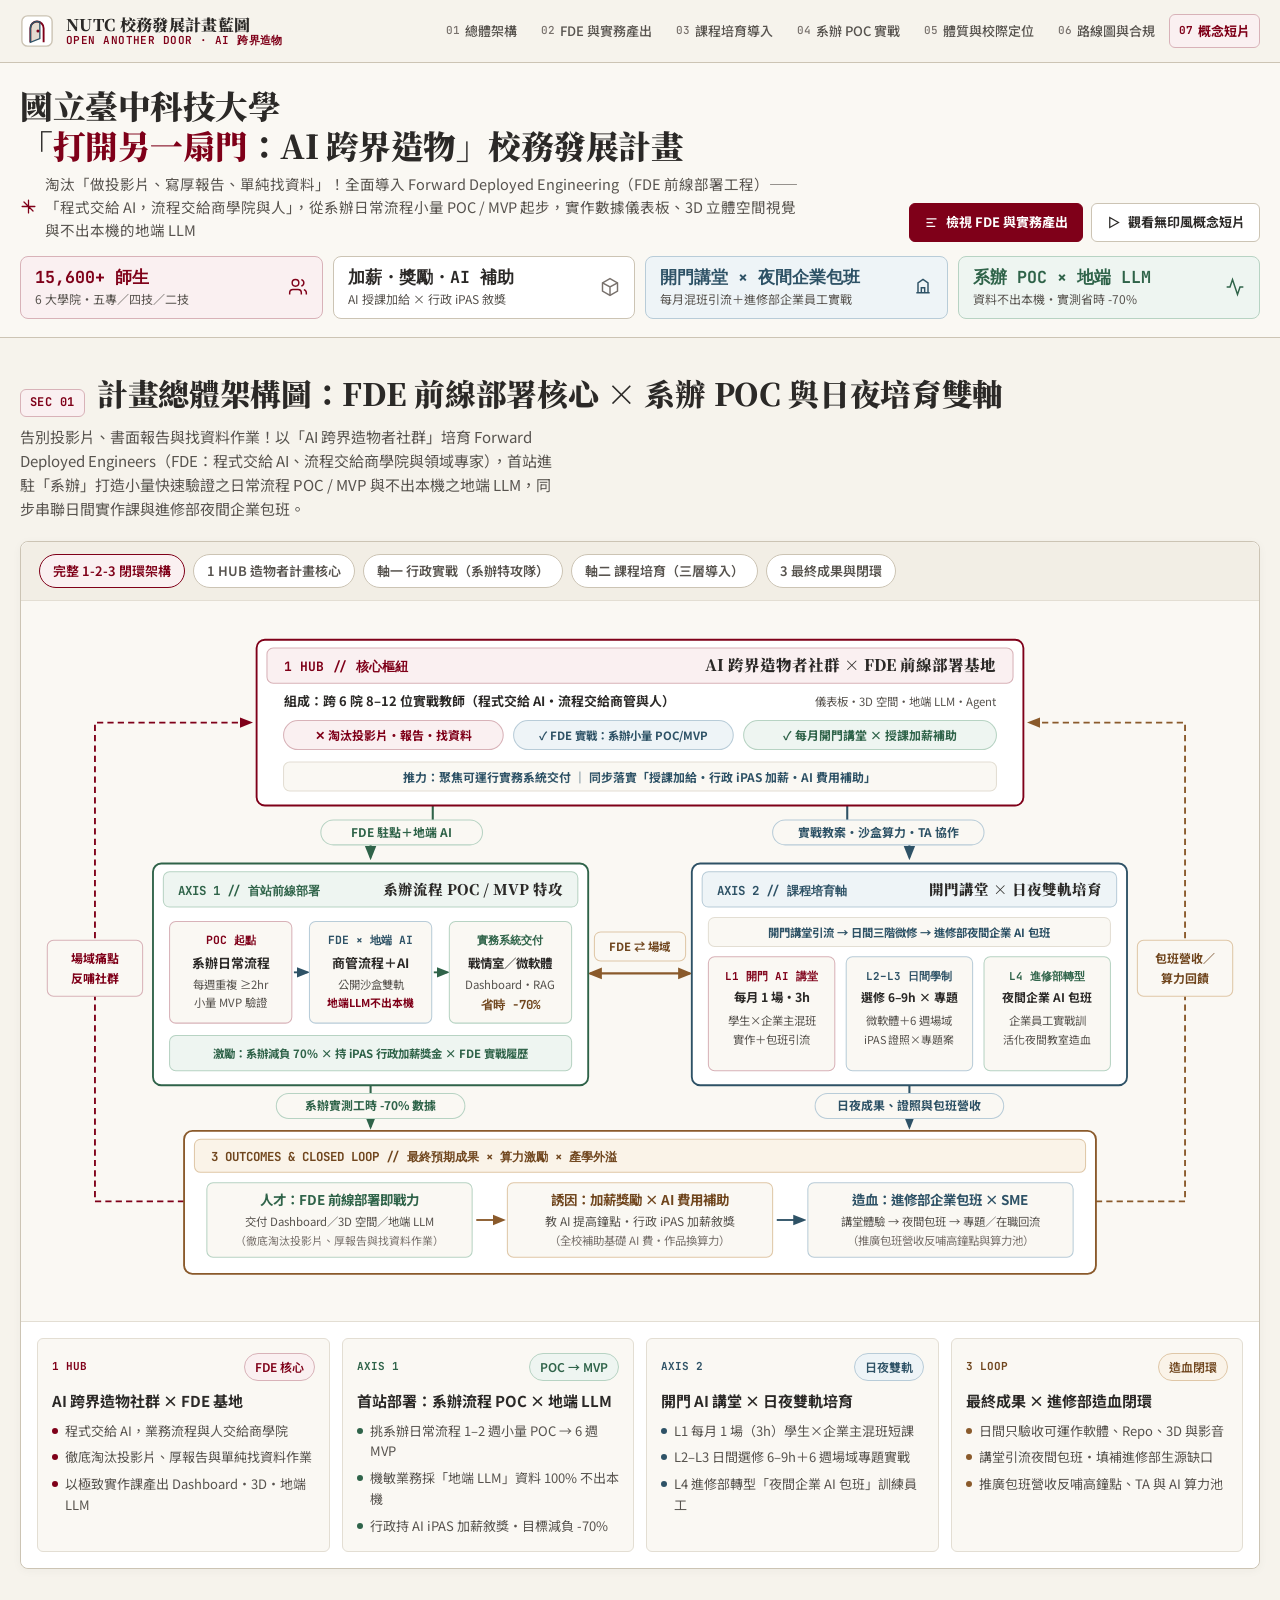
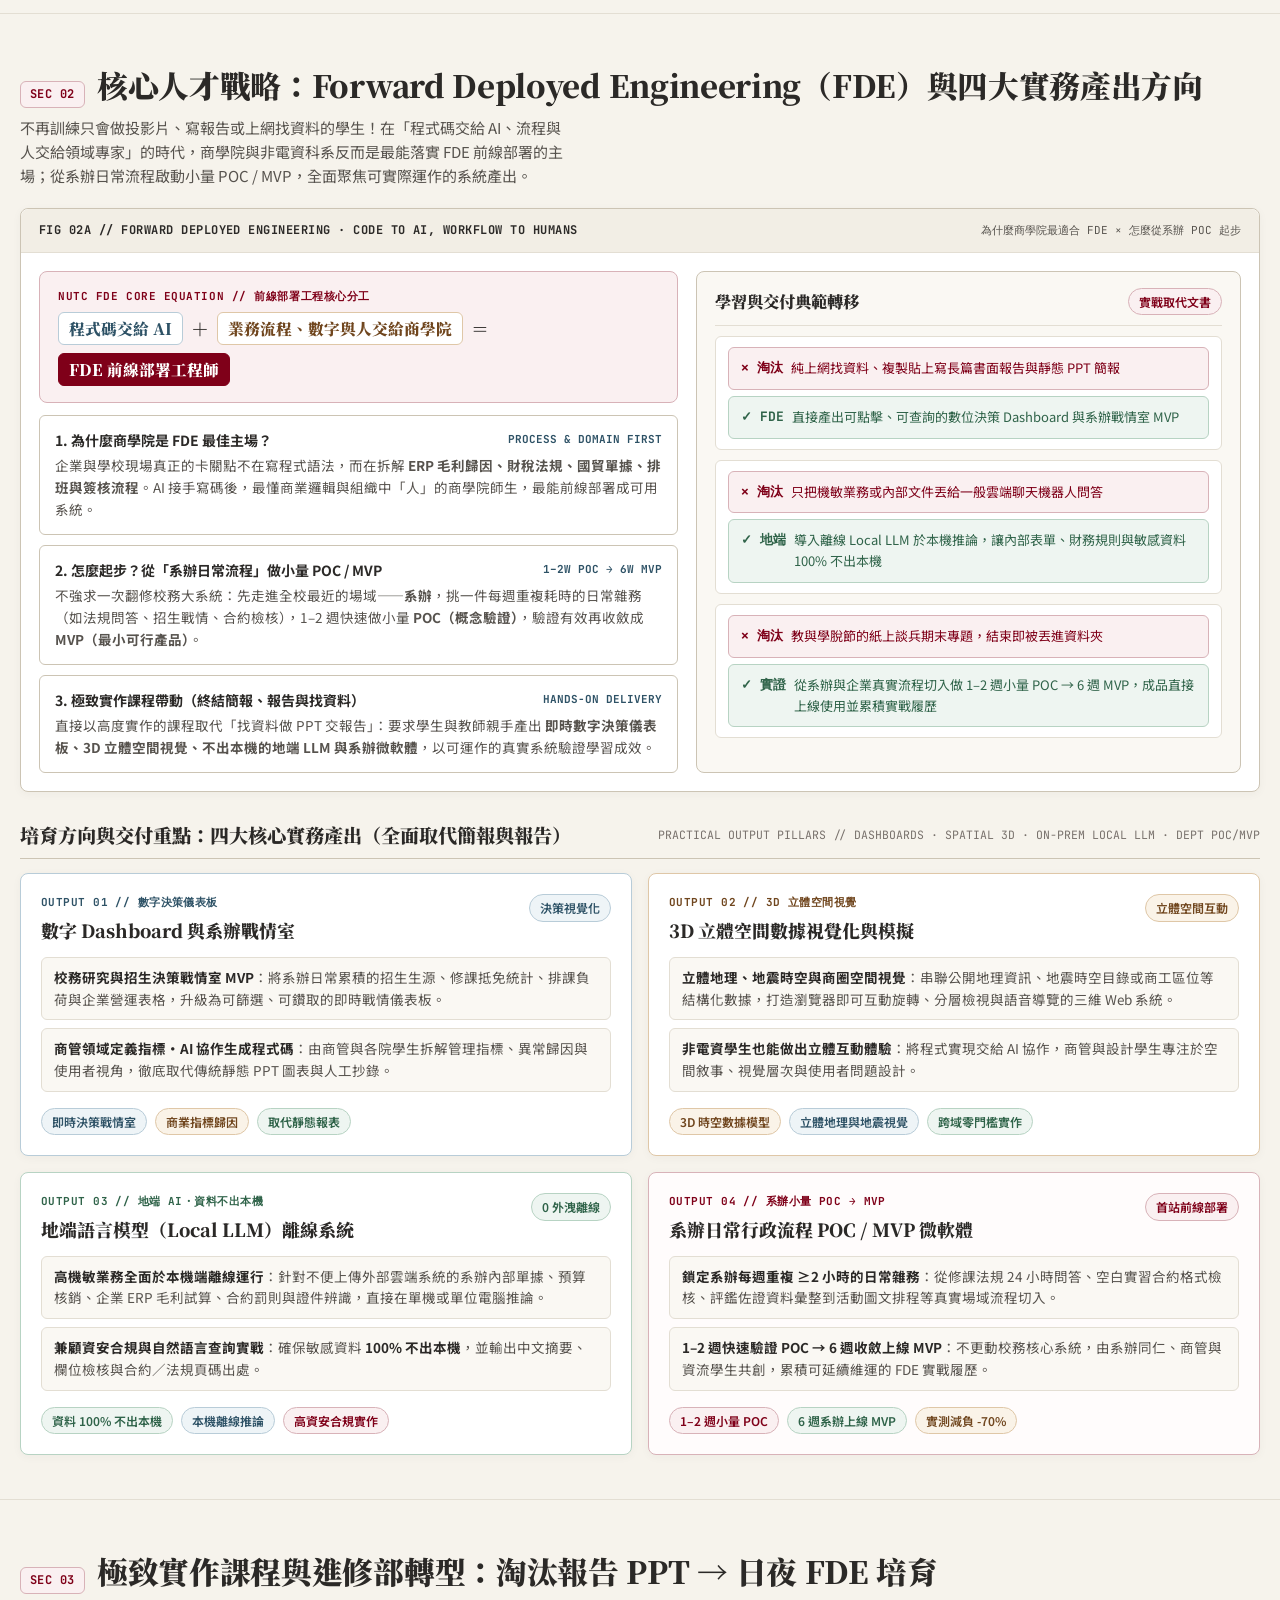
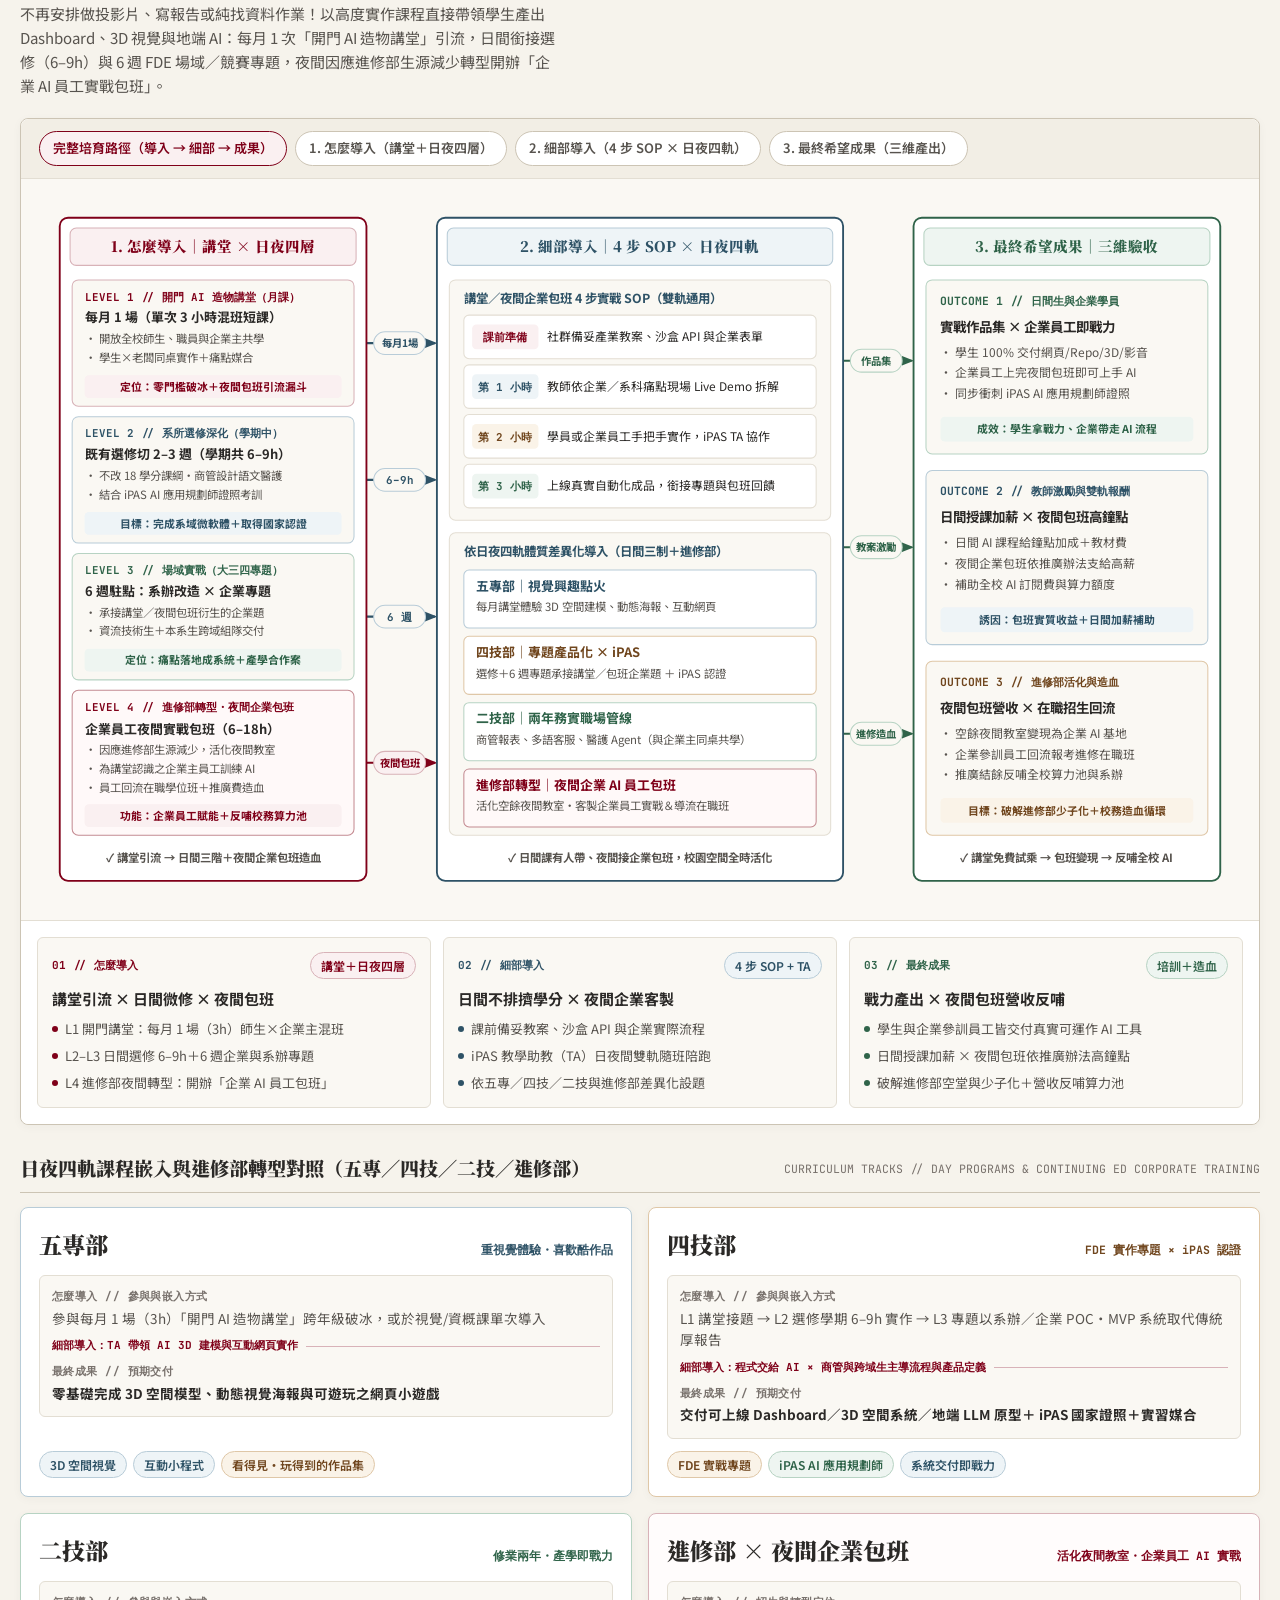
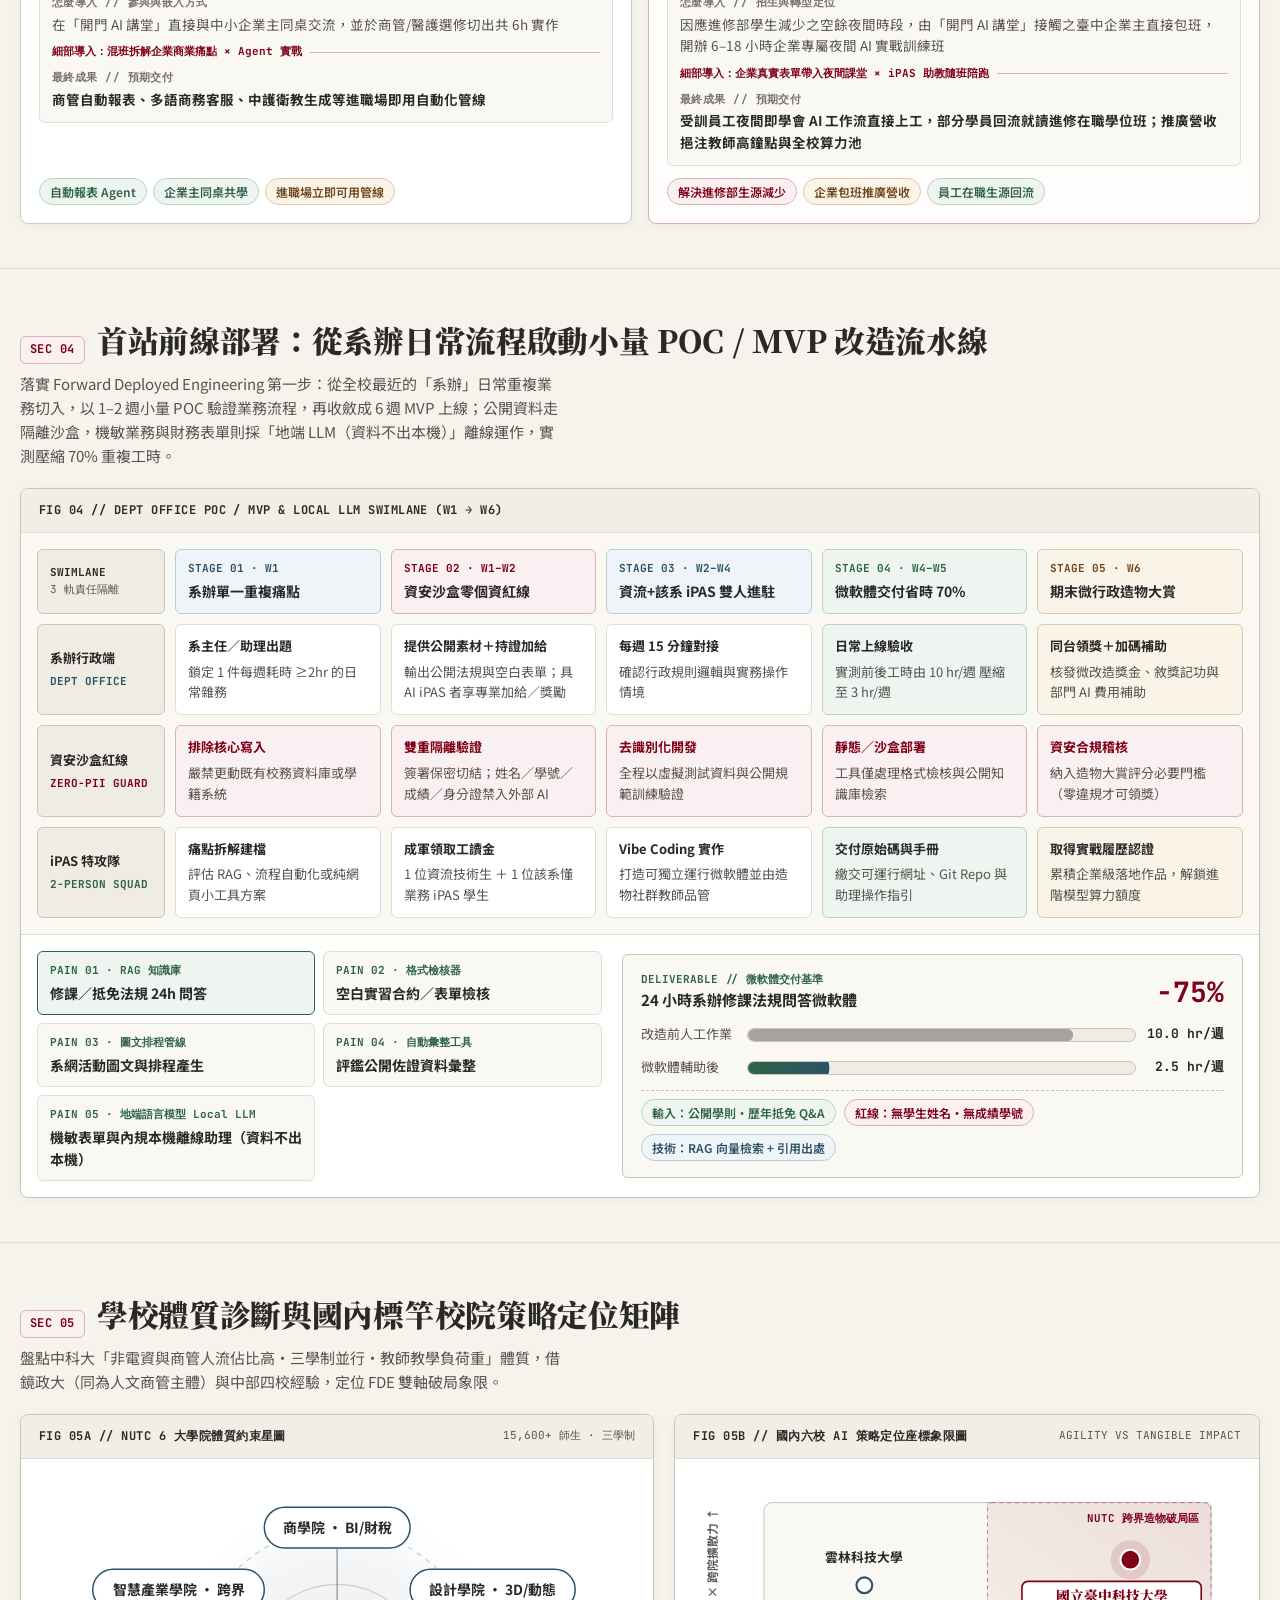
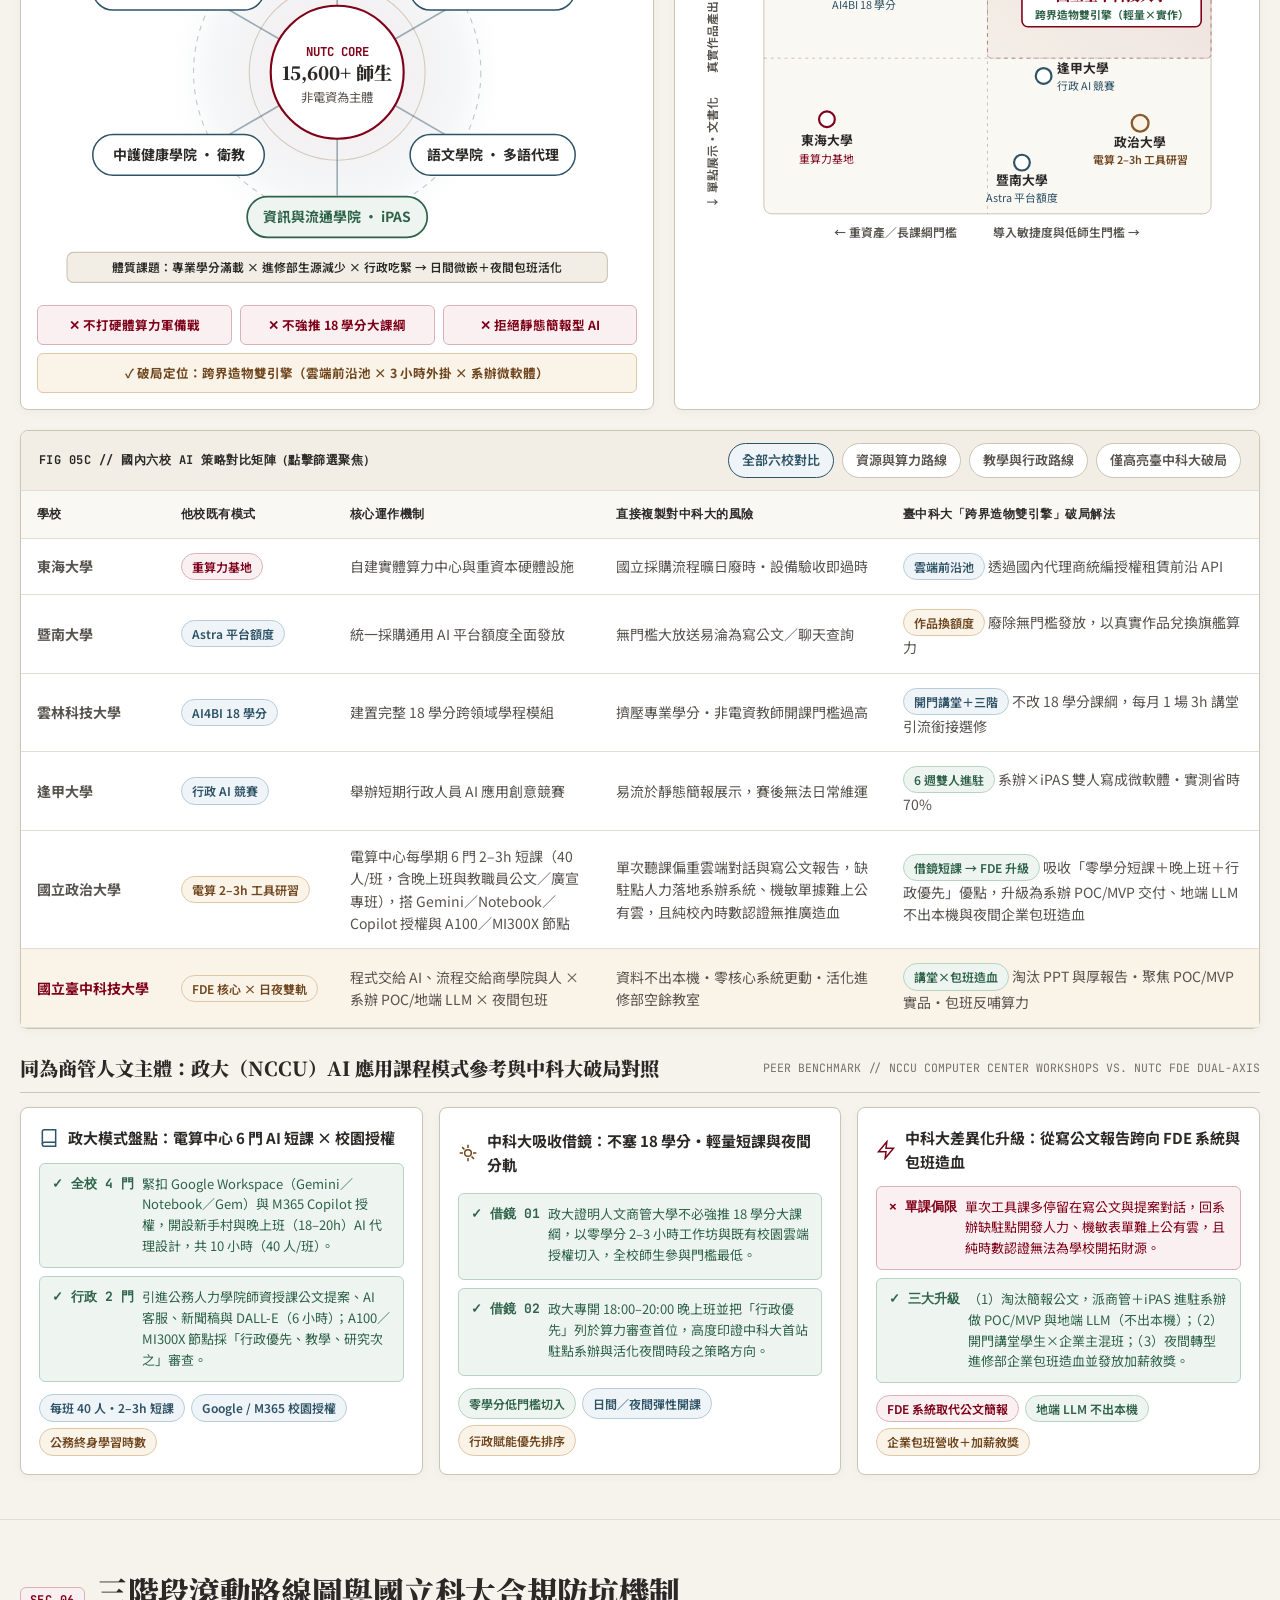
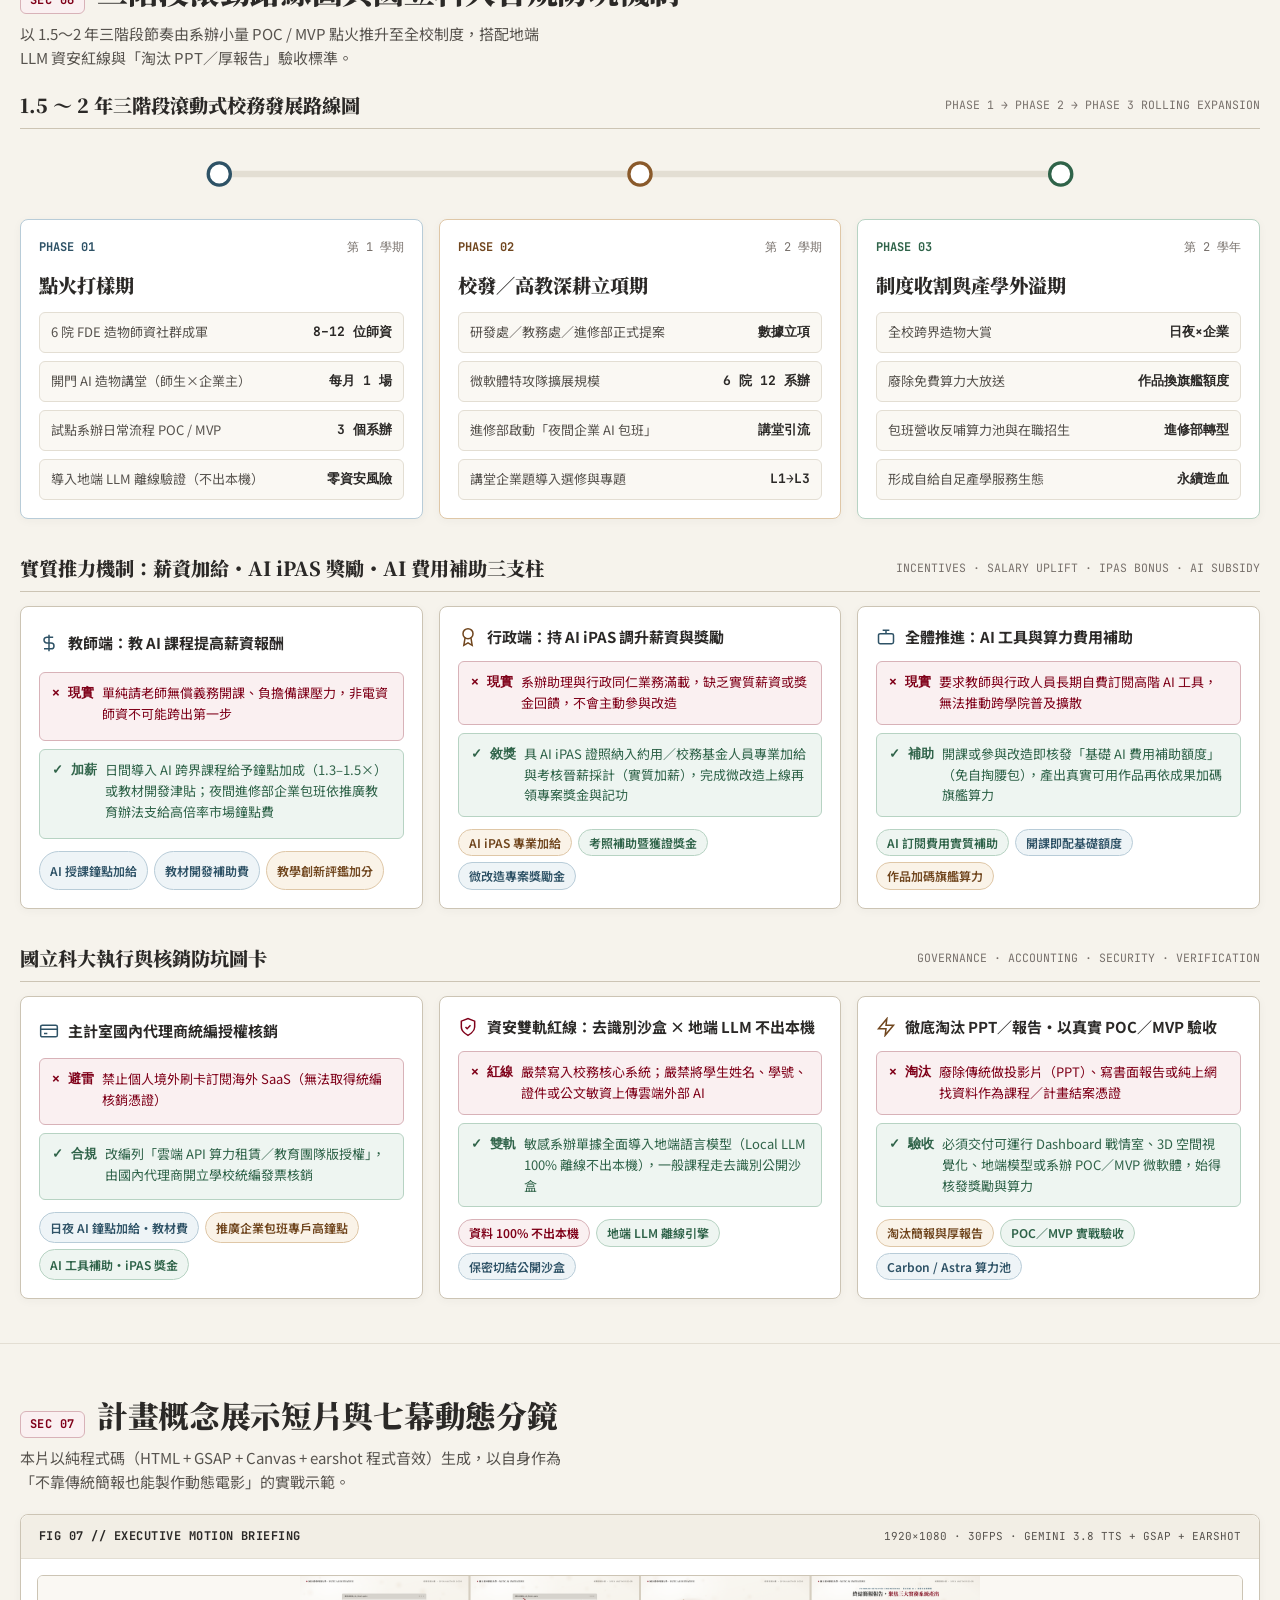
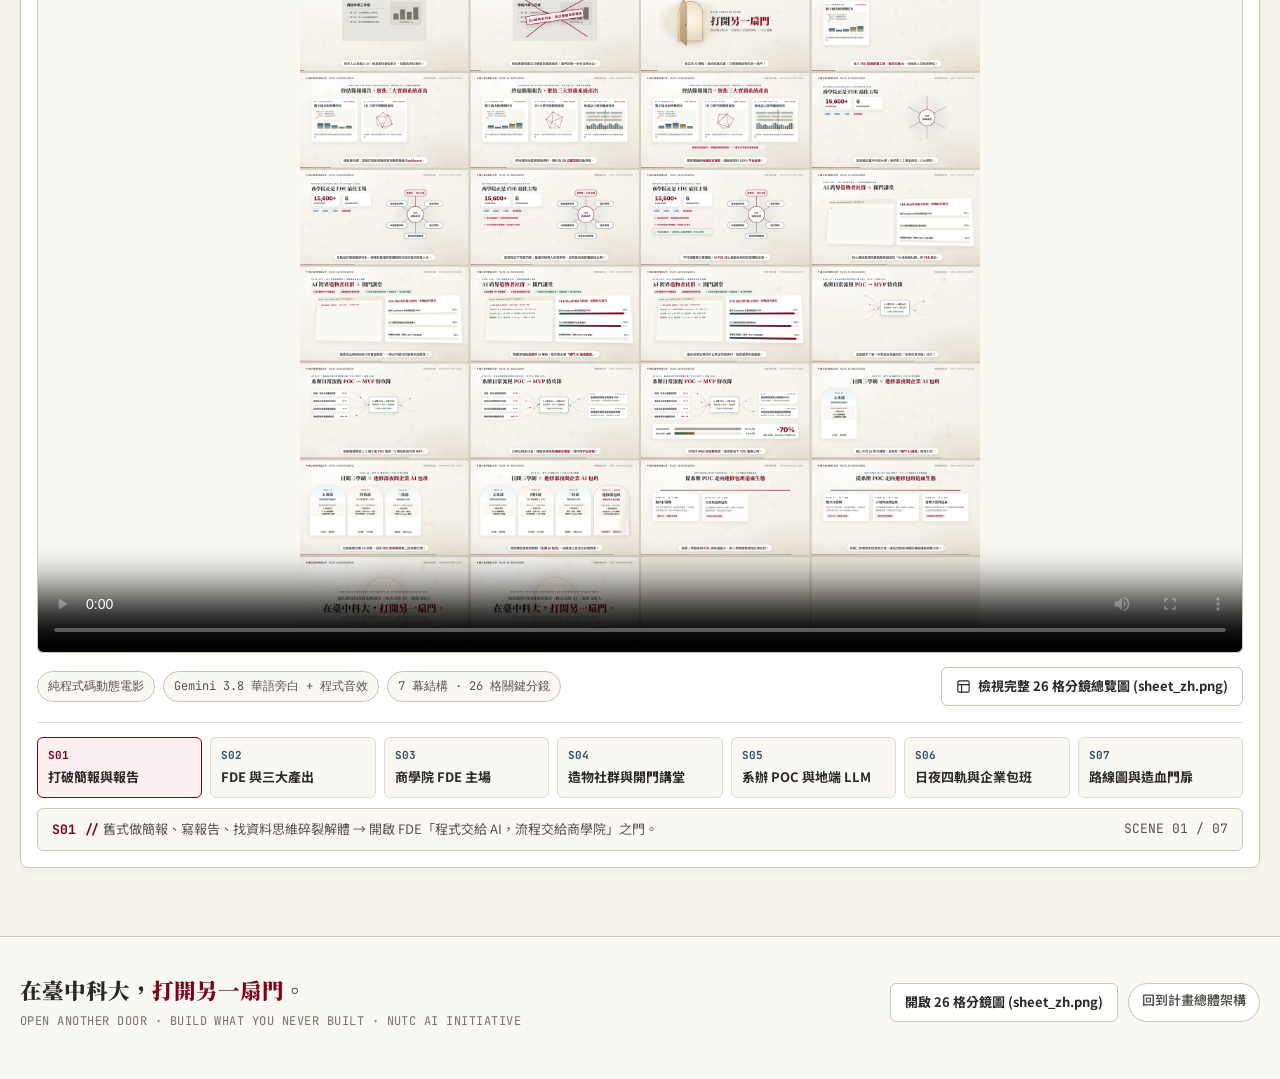
==== commit 0e7a9905: "feat: add NCCU AI workshop benchmark comparison across strategy matrix and plan docs" ====
--- a/docs/index.html
+++ b/docs/index.html
@@ -1125,16 +1125,16 @@
     </section>
 
     <!-- ══════════════════════════════════════════════════════════════════
-         SECTION 5: 體質診斷與中部各校策略矩陣圖
+         SECTION 5: 體質診斷與國內標竿校院策略矩陣圖（中部四校 ＋ 國立政治大學）
          ══════════════════════════════════════════════════════════════════ -->
     <section class="blueprint-section" id="matrix">
       <div class="container">
         <div class="section-head">
           <div class="section-title-wrap">
             <span class="section-code">SEC 05</span>
-            <h2 class="section-title">學校體質診斷與中部各校策略定位矩陣</h2>
-          </div>
-          <p class="section-thesis">盤點中科大「非電資與商管人流佔比高・三學制並行・教師教學負荷重」體質，發揮商學院最懂業務流程的 FDE 優勢。</p>
+            <h2 class="section-title">學校體質診斷與國內標竿校院策略定位矩陣</h2>
+          </div>
+          <p class="section-thesis">盤點中科大「非電資與商管人流佔比高・三學制並行・教師教學負荷重」體質，借鏡政大（同為人文商管主體）與中部四校經驗，定位 FDE 雙軸破局象限。</p>
         </div>
 
         <div class="diag-grid">
@@ -1221,11 +1221,11 @@
           <!-- Right SVG: 2D Strategic Positioning Quadrant -->
           <article class="plate">
             <div class="plate-head">
-              <span class="plate-label">FIG 05B // 中部五校 AI 策略定位座標象限圖</span>
+              <span class="plate-label">FIG 05B // 國內六校 AI 策略定位座標象限圖</span>
               <span class="plate-tag">AGILITY VS TANGIBLE IMPACT</span>
             </div>
             <div class="svg-box">
-              <svg viewBox="0 0 560 400" role="img" aria-label="中部五校 AI 策略定位象限圖：東海、暨大、雲科大、逢甲對比臺中科大破局象限">
+              <svg viewBox="0 0 560 400" role="img" aria-label="國內六校 AI 策略定位象限圖：東海、暨大、雲科大、逢甲、政大對比臺中科大破局象限">
                 <defs>
                   <linearGradient id="nutcZone" x1="0%" y1="100%" x2="100%" y2="0%">
                     <stop offset="0%" stop-color="#8A5A2B" stop-opacity="0.06"/>
@@ -1269,16 +1269,23 @@
 
                 <!-- 暨南大學 -->
                 <g>
-                  <circle cx="358" cy="284" r="8" fill="#FFFFFF" stroke="#2E5266" stroke-width="2.2"/>
-                  <text x="358" y="308" text-anchor="middle" fill="#2B2927" font-family="'Noto Sans TC', sans-serif" font-size="13" font-weight="700">暨南大學</text>
-                  <text x="358" y="326" text-anchor="middle" fill="#2E5266" font-family="'Noto Sans TC', sans-serif" font-size="11">Astra 平台額度</text>
+                  <circle cx="336" cy="292" r="8" fill="#FFFFFF" stroke="#2E5266" stroke-width="2.2"/>
+                  <text x="336" y="315" text-anchor="middle" fill="#2B2927" font-family="'Noto Sans TC', sans-serif" font-size="13" font-weight="700">暨南大學</text>
+                  <text x="336" y="332" text-anchor="middle" fill="#2E5266" font-family="'Noto Sans TC', sans-serif" font-size="11">Astra 平台額度</text>
                 </g>
 
                 <!-- 逢甲大學 -->
                 <g>
-                  <circle cx="384" cy="208" r="8" fill="#FFFFFF" stroke="#2E5266" stroke-width="2.2"/>
-                  <text x="410" y="205" text-anchor="start" fill="#2B2927" font-family="'Noto Sans TC', sans-serif" font-size="13" font-weight="700">逢甲大學</text>
-                  <text x="410" y="222" text-anchor="start" fill="#2E5266" font-family="'Noto Sans TC', sans-serif" font-size="11">行政 AI 競賽</text>
+                  <circle cx="358" cy="204" r="8" fill="#FFFFFF" stroke="#2E5266" stroke-width="2.2"/>
+                  <text x="372" y="201" text-anchor="start" fill="#2B2927" font-family="'Noto Sans TC', sans-serif" font-size="13" font-weight="700">逢甲大學</text>
+                  <text x="372" y="218" text-anchor="start" fill="#2E5266" font-family="'Noto Sans TC', sans-serif" font-size="11">行政 AI 競賽</text>
+                </g>
+
+                <!-- 國立政治大學 -->
+                <g>
+                  <circle cx="456" cy="252" r="8.5" fill="#FAF3E8" stroke="#8A5A2B" stroke-width="2.4"/>
+                  <text x="456" y="276" text-anchor="middle" fill="#2B2927" font-family="'Noto Sans TC', sans-serif" font-size="13" font-weight="700">政治大學</text>
+                  <text x="456" y="293" text-anchor="middle" fill="#70461E" font-family="'Noto Sans TC', sans-serif" font-size="11" font-weight="600">電算 2–3h 工具研習</text>
                 </g>
 
                 <!-- 臺中科大 (Target Hero Node) -->
@@ -1297,9 +1304,9 @@
         <!-- Inter-University Strategy Matrix Table -->
         <article class="plate">
           <div class="matrix-controls">
-            <span class="plate-label">FIG 05C // 中部五校策略對比矩陣（點擊篩選聚焦）</span>
+            <span class="plate-label">FIG 05C // 國內六校 AI 策略對比矩陣（點擊篩選聚焦）</span>
             <div class="filter-pills" role="group" aria-label="矩陣篩選控制">
-              <button class="tab-btn is-active" type="button" data-matrix-filter="all">全部五校對比</button>
+              <button class="tab-btn is-active" type="button" data-matrix-filter="all">全部六校對比</button>
               <button class="tab-btn" type="button" data-matrix-filter="infra">資源與算力路線</button>
               <button class="tab-btn" type="button" data-matrix-filter="curriculum">教學與行政路線</button>
               <button class="tab-btn is-gold" type="button" data-matrix-filter="nutc">僅高亮臺中科大破局</button>
@@ -1346,6 +1353,13 @@
                   <td>易流於靜態簡報展示，賽後無法日常維運</td>
                   <td><span class="pill-tag mint">6 週雙人進駐</span> 系辦×iPAS 雙人寫成微軟體・實測省時 70%</td>
                 </tr>
+                <tr data-cat="curriculum infra">
+                  <td class="school-name">國立政治大學</td>
+                  <td><span class="pill-tag gold">電算 2–3h 工具研習</span></td>
+                  <td>電算中心每學期 6 門 2–3h 短課（40人/班，含晚上班與教職員公文／廣宣專班），搭 Gemini／Notebook／Copilot 授權與 A100／MI300X 節點</td>
+                  <td>單次聽課偏重雲端對話與寫公文報告，缺駐點人力落地系辦系統、機敏單據難上公有雲，且純校內時數認證無推廣造血</td>
+                  <td><span class="pill-tag mint">借鏡短課 → FDE 升級</span> 吸收「零學分短課＋晚上班＋行政優先」優點，升級為系辦 POC/MVP 交付、地端 LLM 不出本機與夜間企業包班造血</td>
+                </tr>
                 <tr class="is-nutc" data-cat="nutc">
                   <td class="school-name">國立臺中科技大學</td>
                   <td><span class="pill-tag gold">FDE 核心 × 日夜雙軌</span></td>
@@ -1357,6 +1371,94 @@
             </table>
           </div>
         </article>
+
+        <!-- FIG 05D: NCCU vs NUTC Deep-Dive Comparison -->
+        <div class="subblock-title" style="margin-top: 24px;">
+          <h3>同為商管人文主體：政大（NCCU）AI 應用課程模式參考與中科大破局對照</h3>
+          <span>PEER BENCHMARK // NCCU COMPUTER CENTER WORKSHOPS VS. NUTC FDE DUAL-AXIS</span>
+        </div>
+
+        <div class="compliance-grid">
+          <article class="comp-card">
+            <div class="comp-head">
+              <div class="comp-icon">
+                <svg viewBox="0 0 24 24" fill="none" stroke="currentColor" stroke-width="1.8" aria-hidden="true">
+                  <path d="M4 19.5A2.5 2.5 0 0 1 6.5 17H20"/>
+                  <path d="M6.5 2H20v20H6.5A2.5 2.5 0 0 1 4 19.5v-15A2.5 2.5 0 0 1 6.5 2z"/>
+                </svg>
+              </div>
+              <h4 class="comp-title">政大模式盤點：電算中心 6 門 AI 短課 × 校園授權</h4>
+            </div>
+            <div class="comp-route">
+              <div class="route-good">
+                <span class="route-mark">✓ 全校 4 門</span>
+                <span>緊扣 Google Workspace（Gemini／Notebook／Gem）與 M365 Copilot 授權，開設新手村與晚上班（18–20h）AI 代理設計，共 10 小時（40 人/班）。</span>
+              </div>
+              <div class="route-good">
+                <span class="route-mark">✓ 行政 2 門</span>
+                <span>引進公務人力學院師資授課公文提案、AI 客服、新聞稿與 DALL-E（6 小時）；A100／MI300X 節點採「行政優先、教學、研究次之」審查。</span>
+              </div>
+            </div>
+            <div class="comp-items">
+              <span class="pill-tag cyan">每班 40 人・2–3h 短課</span>
+              <span class="pill-tag cyan">Google / M365 校園授權</span>
+              <span class="pill-tag gold">公務終身學習時數</span>
+            </div>
+          </article>
+
+          <article class="comp-card is-compute">
+            <div class="comp-head">
+              <div class="comp-icon">
+                <svg viewBox="0 0 24 24" fill="none" stroke="currentColor" stroke-width="1.8" aria-hidden="true">
+                  <path d="M12 2v4M12 18v4M4.93 4.93l2.83 2.83M16.24 16.24l2.83 2.83M2 12h4M18 12h4"/>
+                  <circle cx="12" cy="12" r="4"/>
+                </svg>
+              </div>
+              <h4 class="comp-title">中科大吸收借鏡：不塞 18 學分・輕量短課與夜間分軌</h4>
+            </div>
+            <div class="comp-route">
+              <div class="route-good">
+                <span class="route-mark">✓ 借鏡 01</span>
+                <span>政大證明人文商管大學不必強推 18 學分大課綱，以零學分 2–3 小時工作坊與既有校園雲端授權切入，全校師生參與門檻最低。</span>
+              </div>
+              <div class="route-good">
+                <span class="route-mark">✓ 借鏡 02</span>
+                <span>政大專開 18:00–20:00 晚上班並把「行政優先」列於算力審查首位，高度印證中科大首站駐點系辦與活化夜間時段之策略方向。</span>
+              </div>
+            </div>
+            <div class="comp-items">
+              <span class="pill-tag mint">零學分低門檻切入</span>
+              <span class="pill-tag cyan">日間／夜間彈性開課</span>
+              <span class="pill-tag gold">行政賦能優先排序</span>
+            </div>
+          </article>
+
+          <article class="comp-card is-redline">
+            <div class="comp-head">
+              <div class="comp-icon">
+                <svg viewBox="0 0 24 24" fill="none" stroke="currentColor" stroke-width="1.8" aria-hidden="true">
+                  <polygon points="13 2 3 14 12 14 11 22 21 10 12 10 13 2"/>
+                </svg>
+              </div>
+              <h4 class="comp-title">中科大差異化升級：從寫公文報告跨向 FDE 系統與包班造血</h4>
+            </div>
+            <div class="comp-route">
+              <div class="route-bad">
+                <span class="route-mark">✕ 單課侷限</span>
+                <span>單次工具課多停留在寫公文與提案對話，回系辦缺駐點開發人力、機敏表單難上公有雲，且純時數認證無法為學校開拓財源。</span>
+              </div>
+              <div class="route-good">
+                <span class="route-mark">✓ 三大升級</span>
+                <span>（1）淘汰簡報公文，派商管＋iPAS 進駐系辦做 POC/MVP 與地端 LLM（不出本機）；（2）開門講堂學生×企業主混班；（3）夜間轉型進修部企業包班造血並發放加薪敘獎。</span>
+              </div>
+            </div>
+            <div class="comp-items">
+              <span class="pill-tag coral">FDE 系統取代公文簡報</span>
+              <span class="pill-tag mint">地端 LLM 不出本機</span>
+              <span class="pill-tag gold">企業包班營收＋加薪敘獎</span>
+            </div>
+          </article>
+        </div>
       </div>
     </section>
 
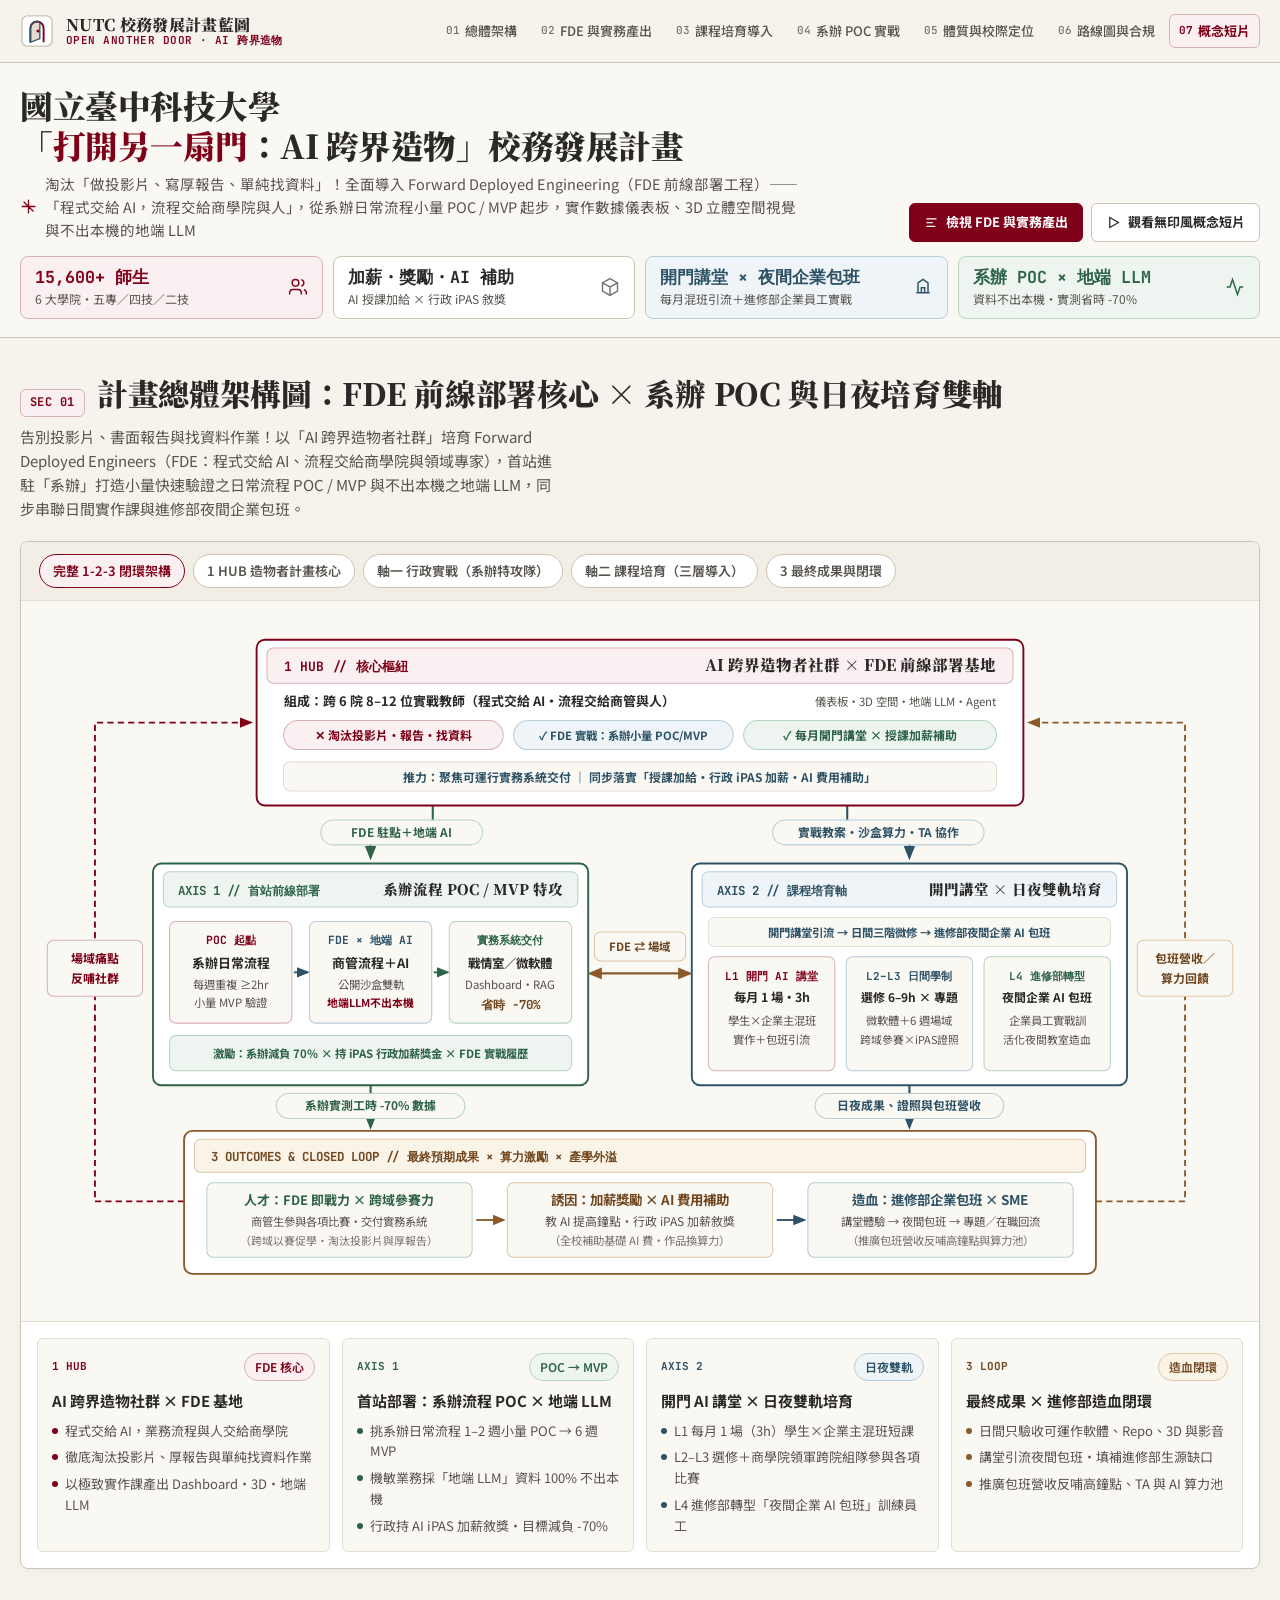
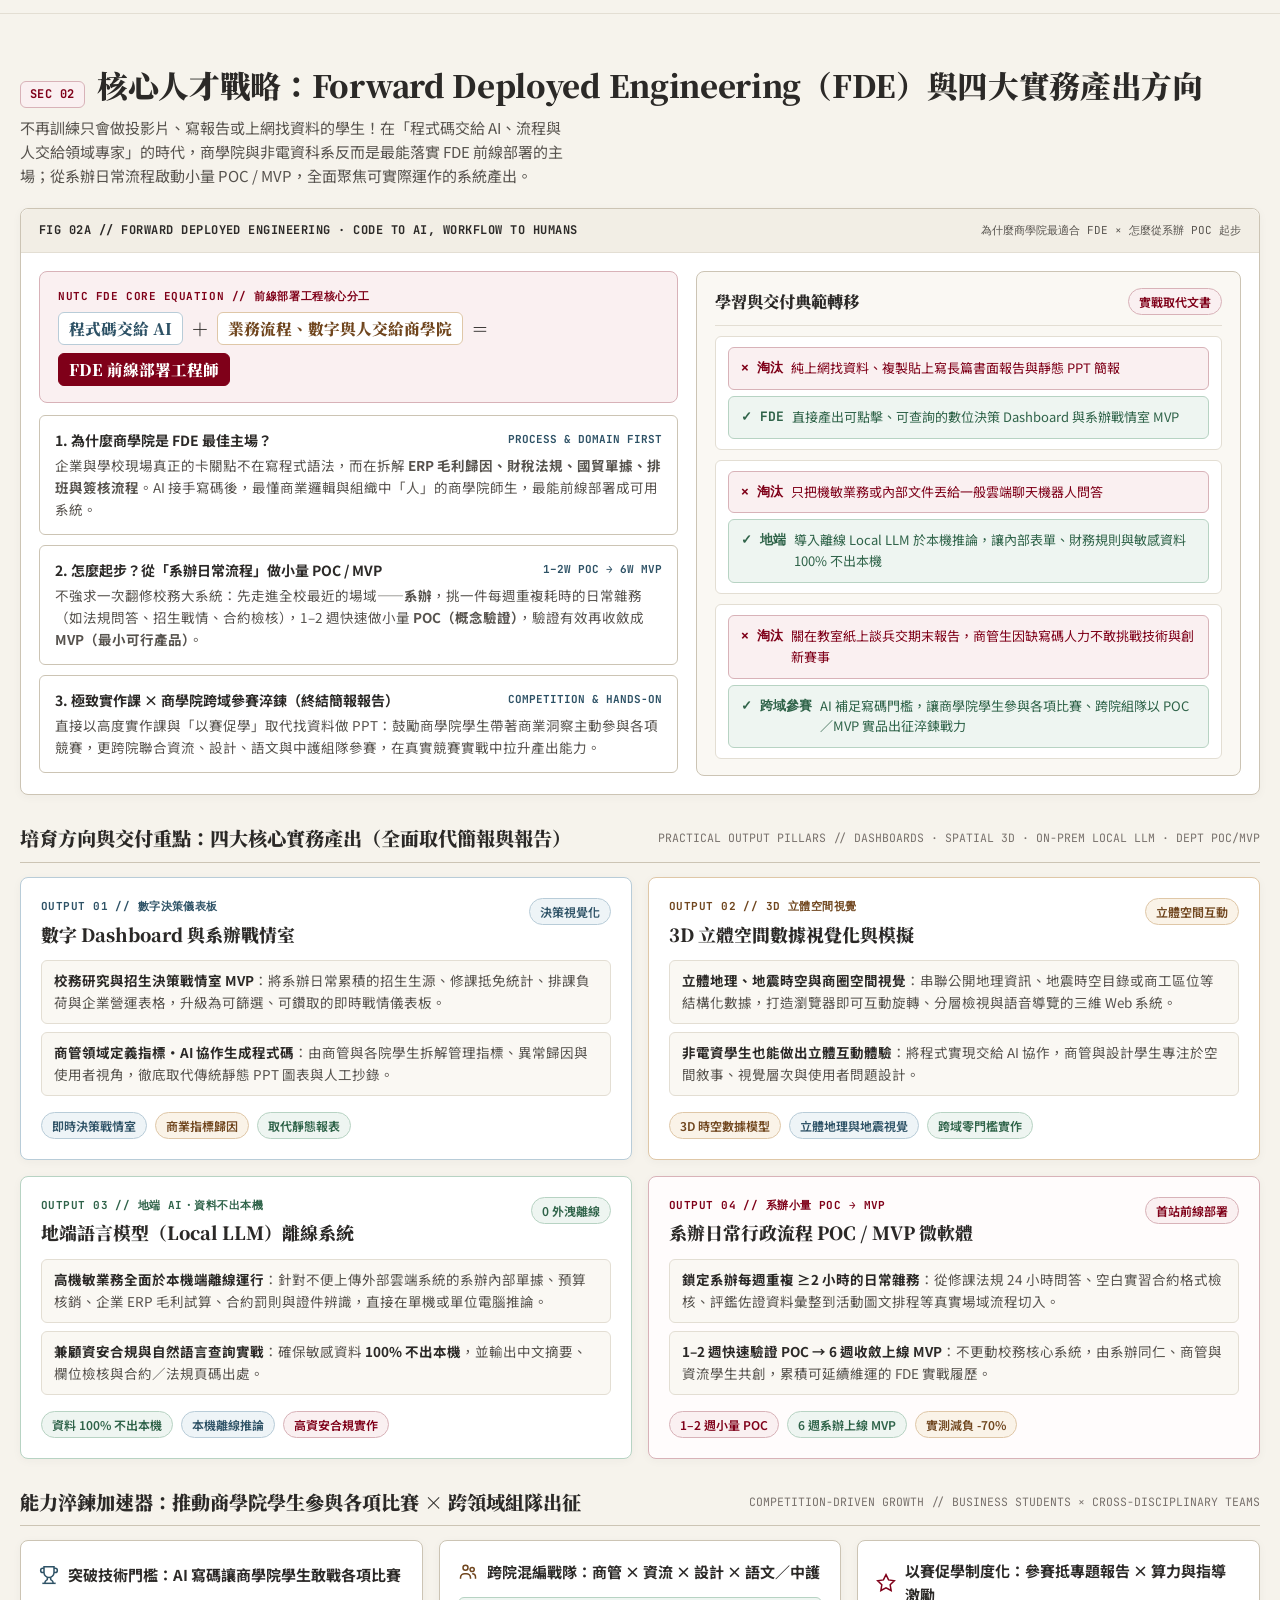
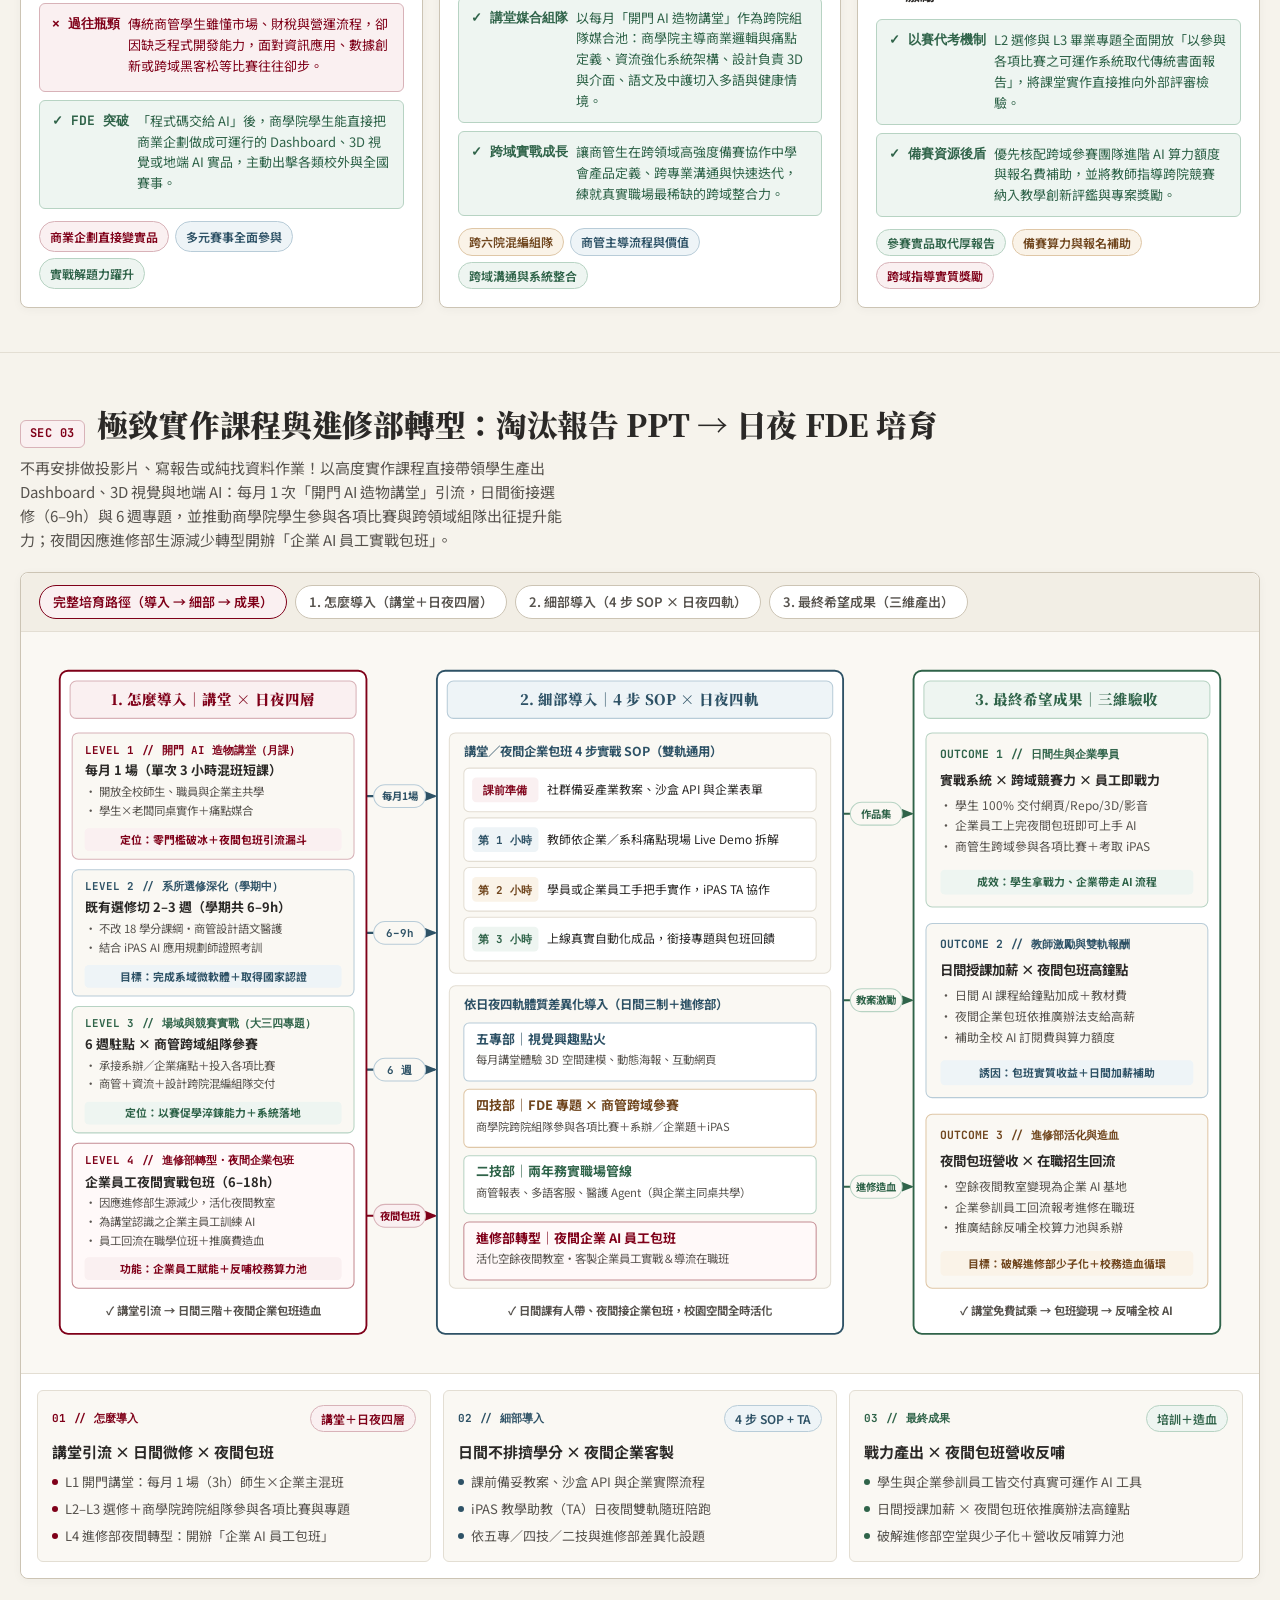
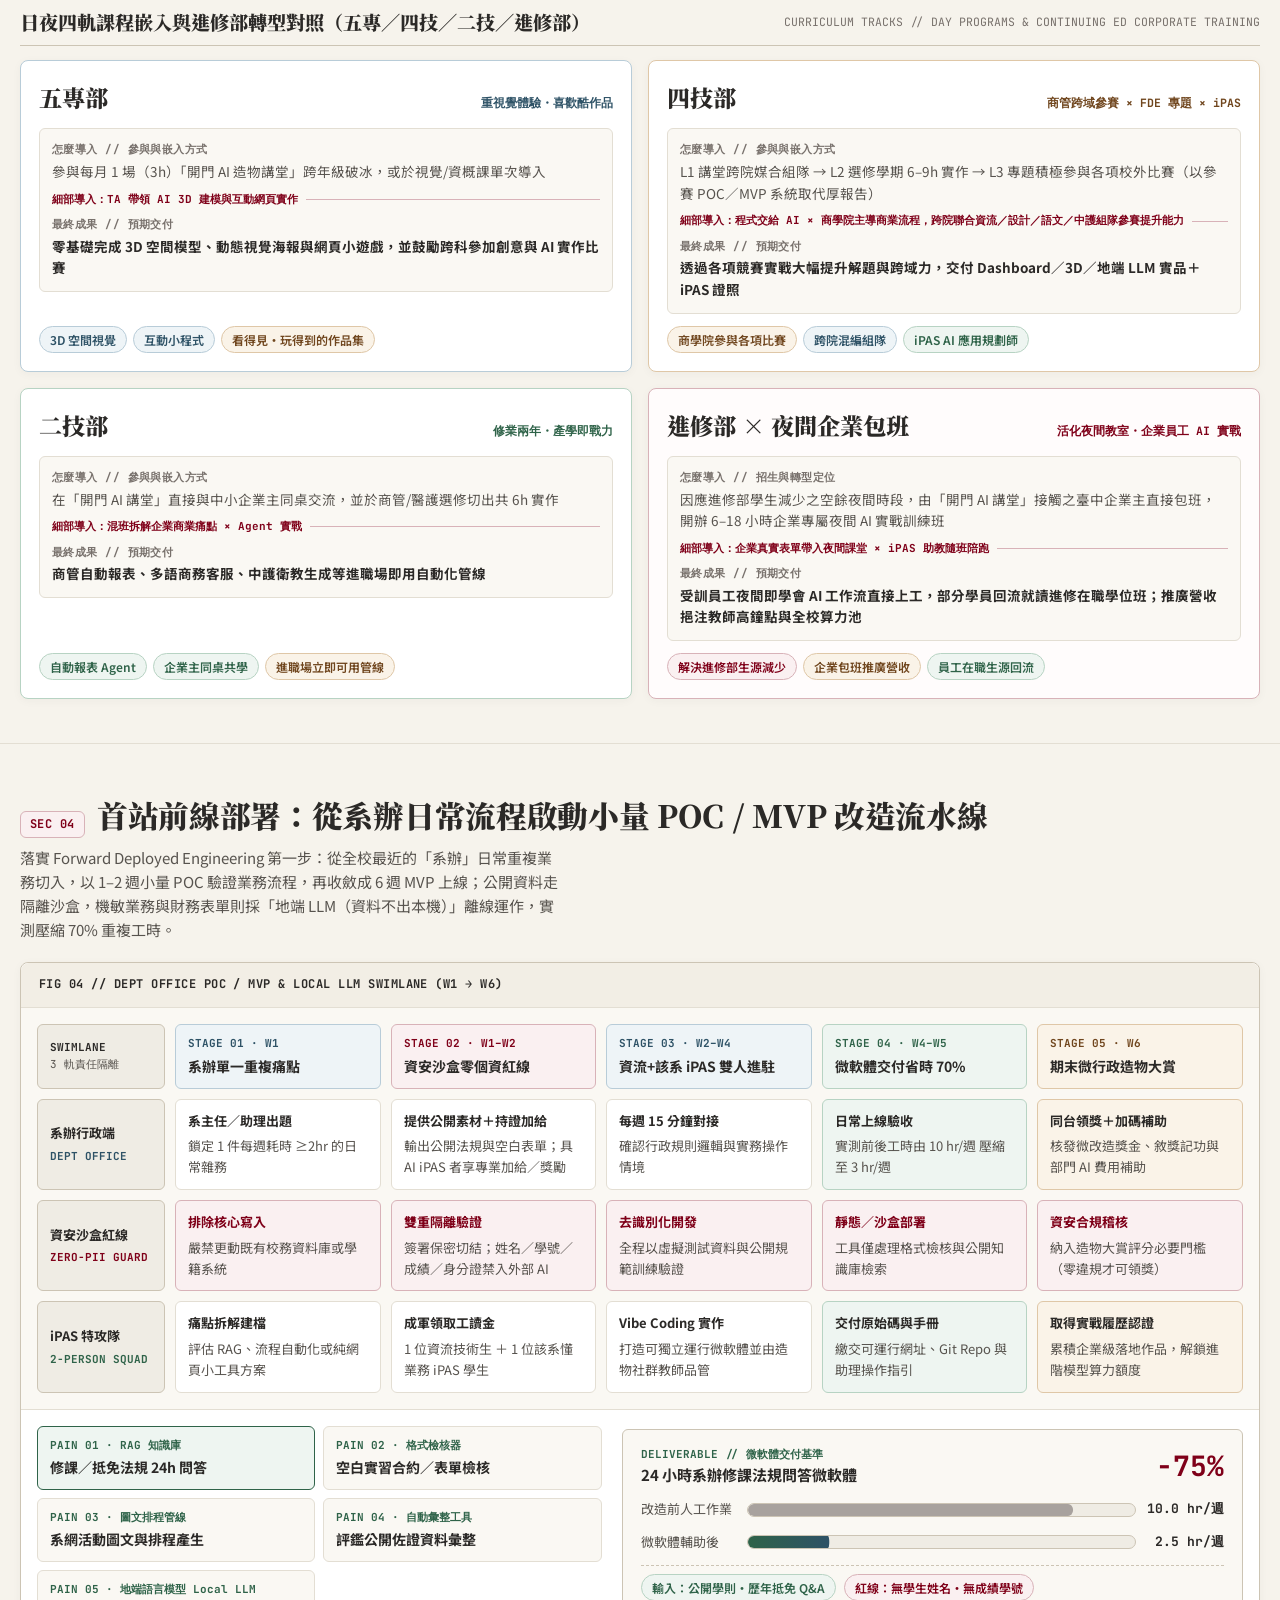
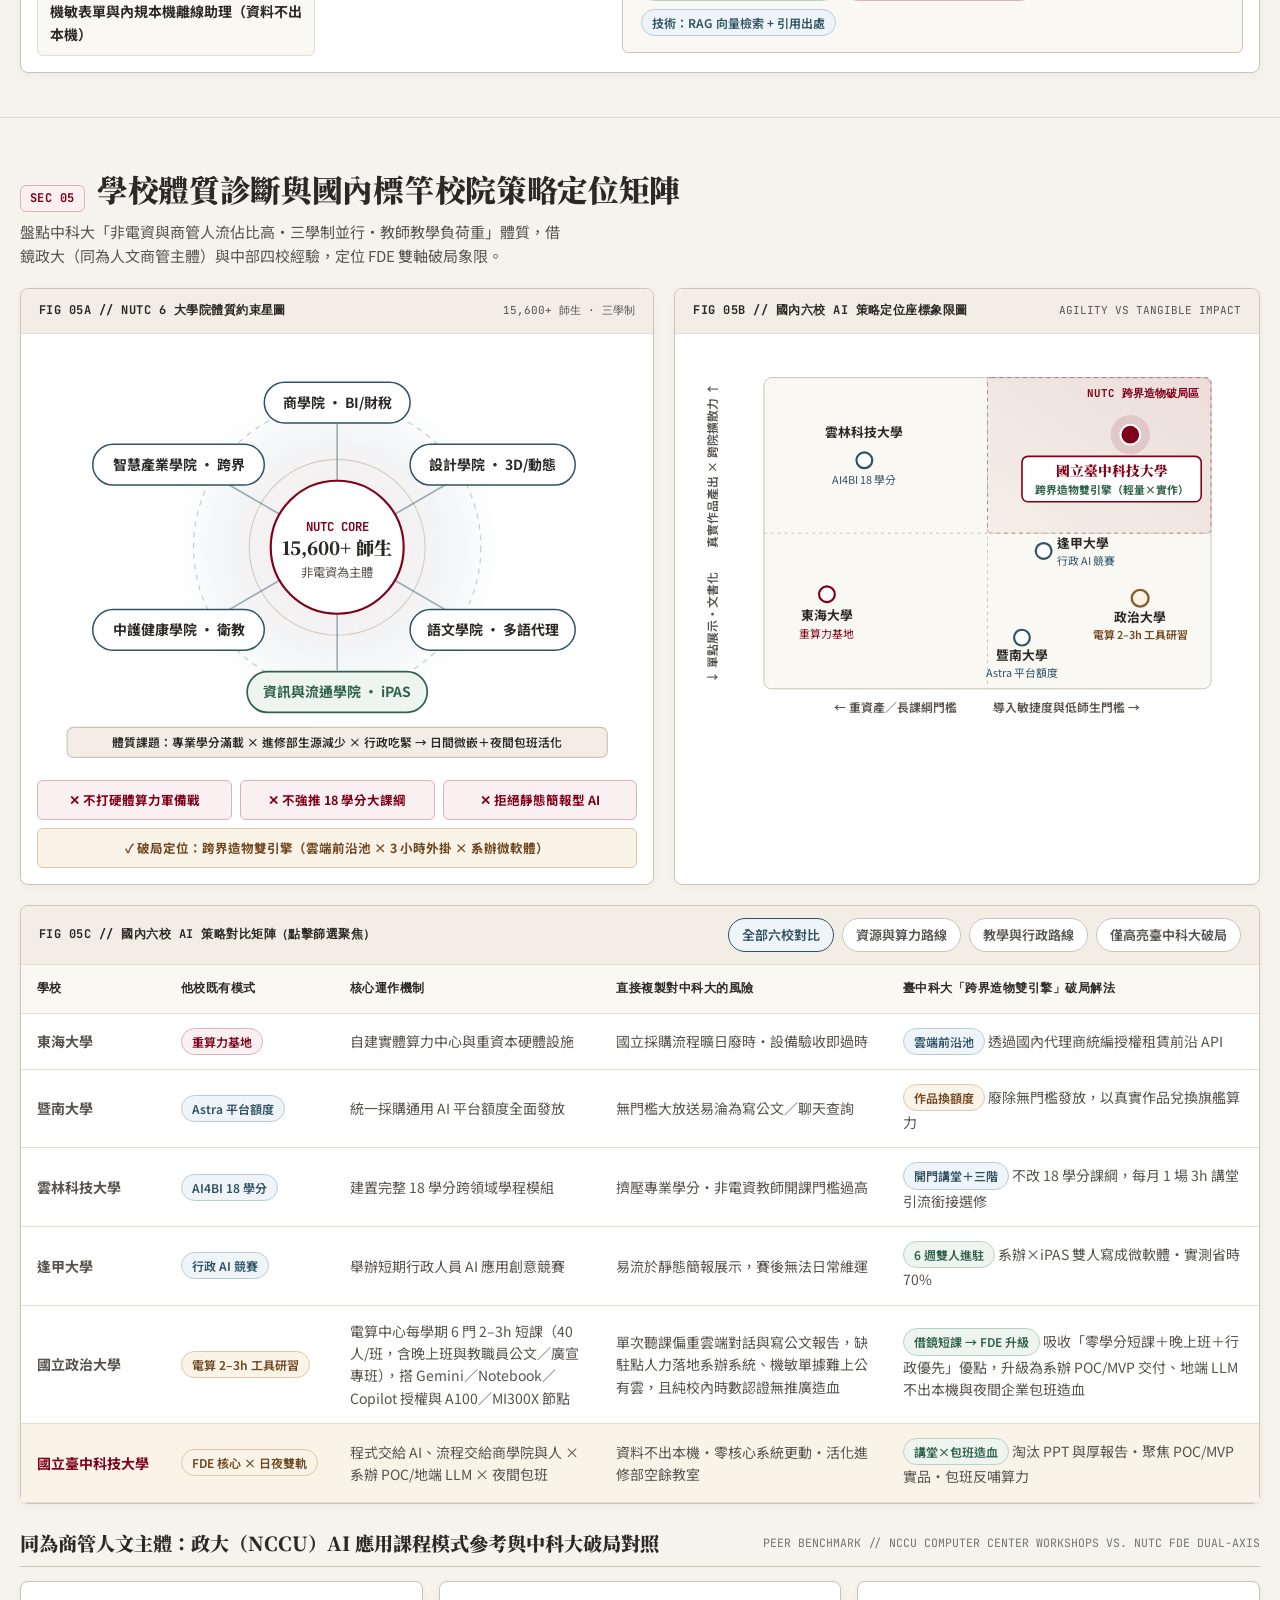
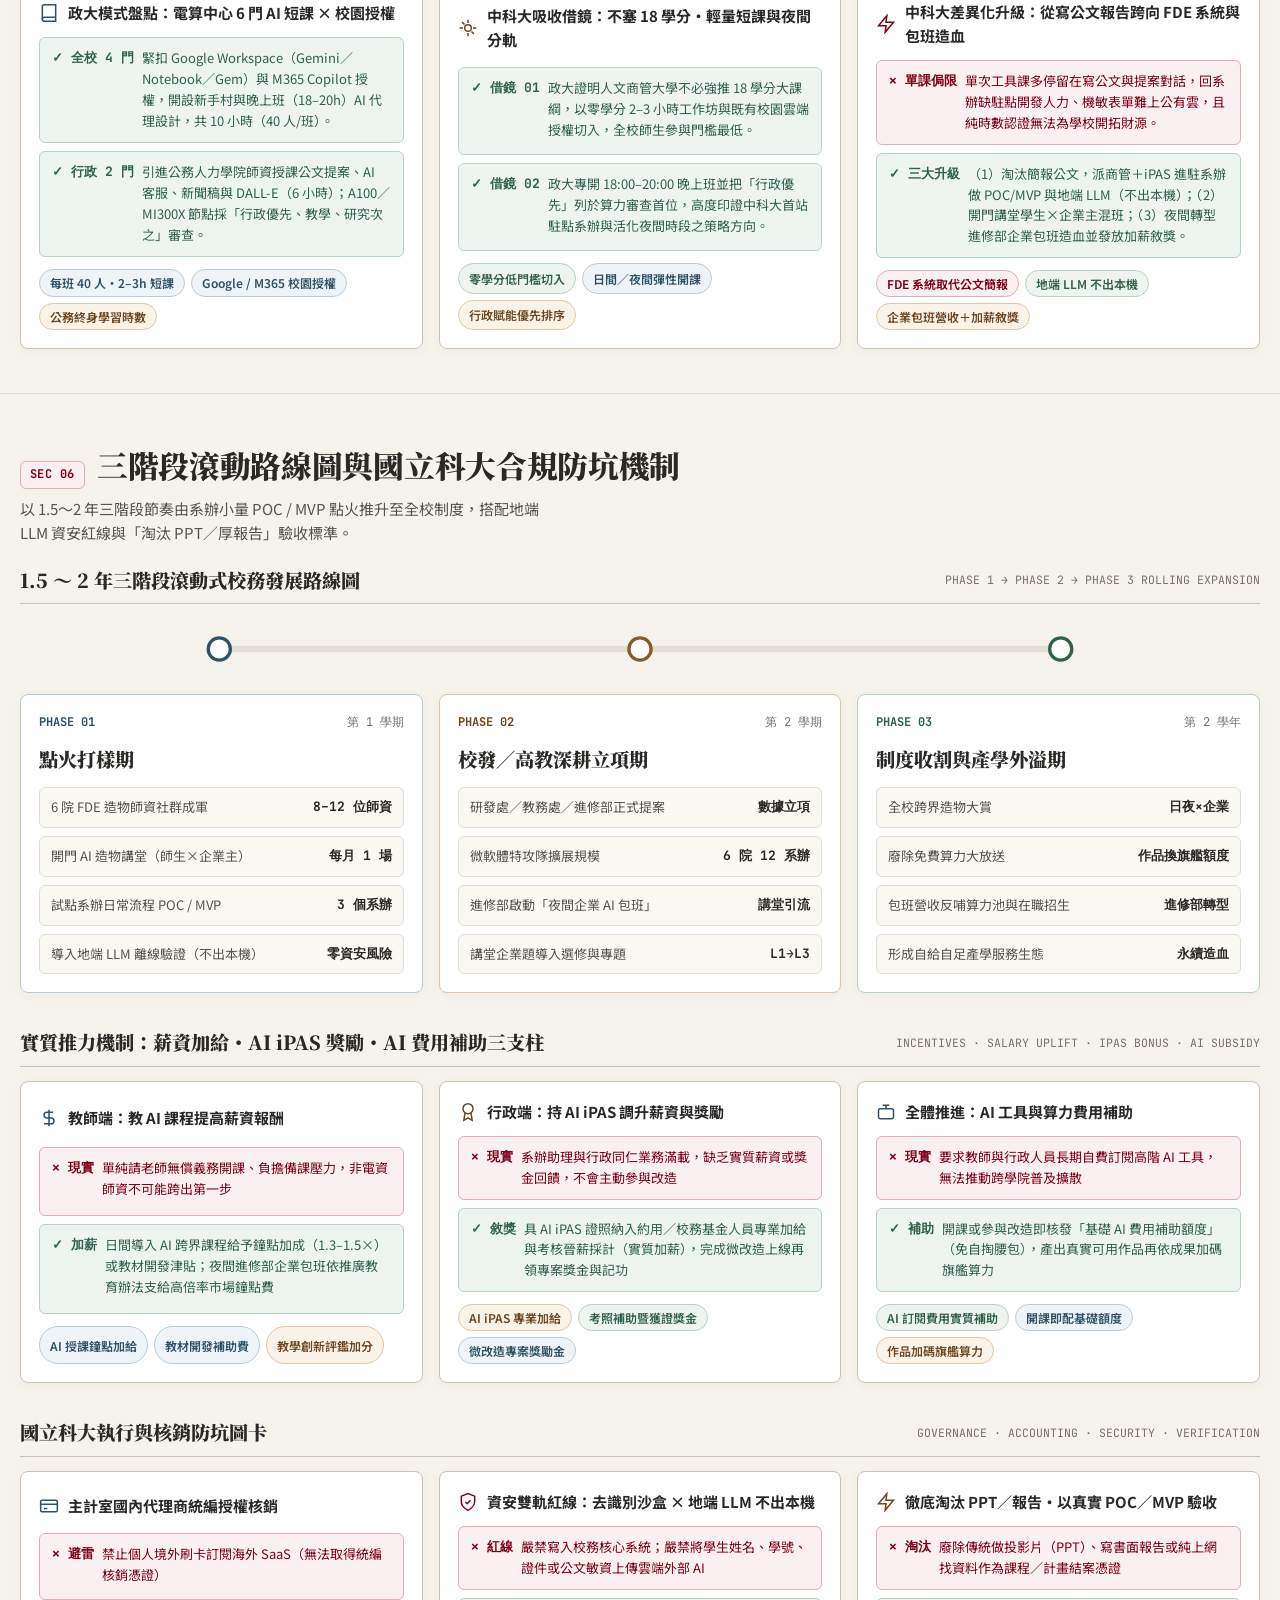
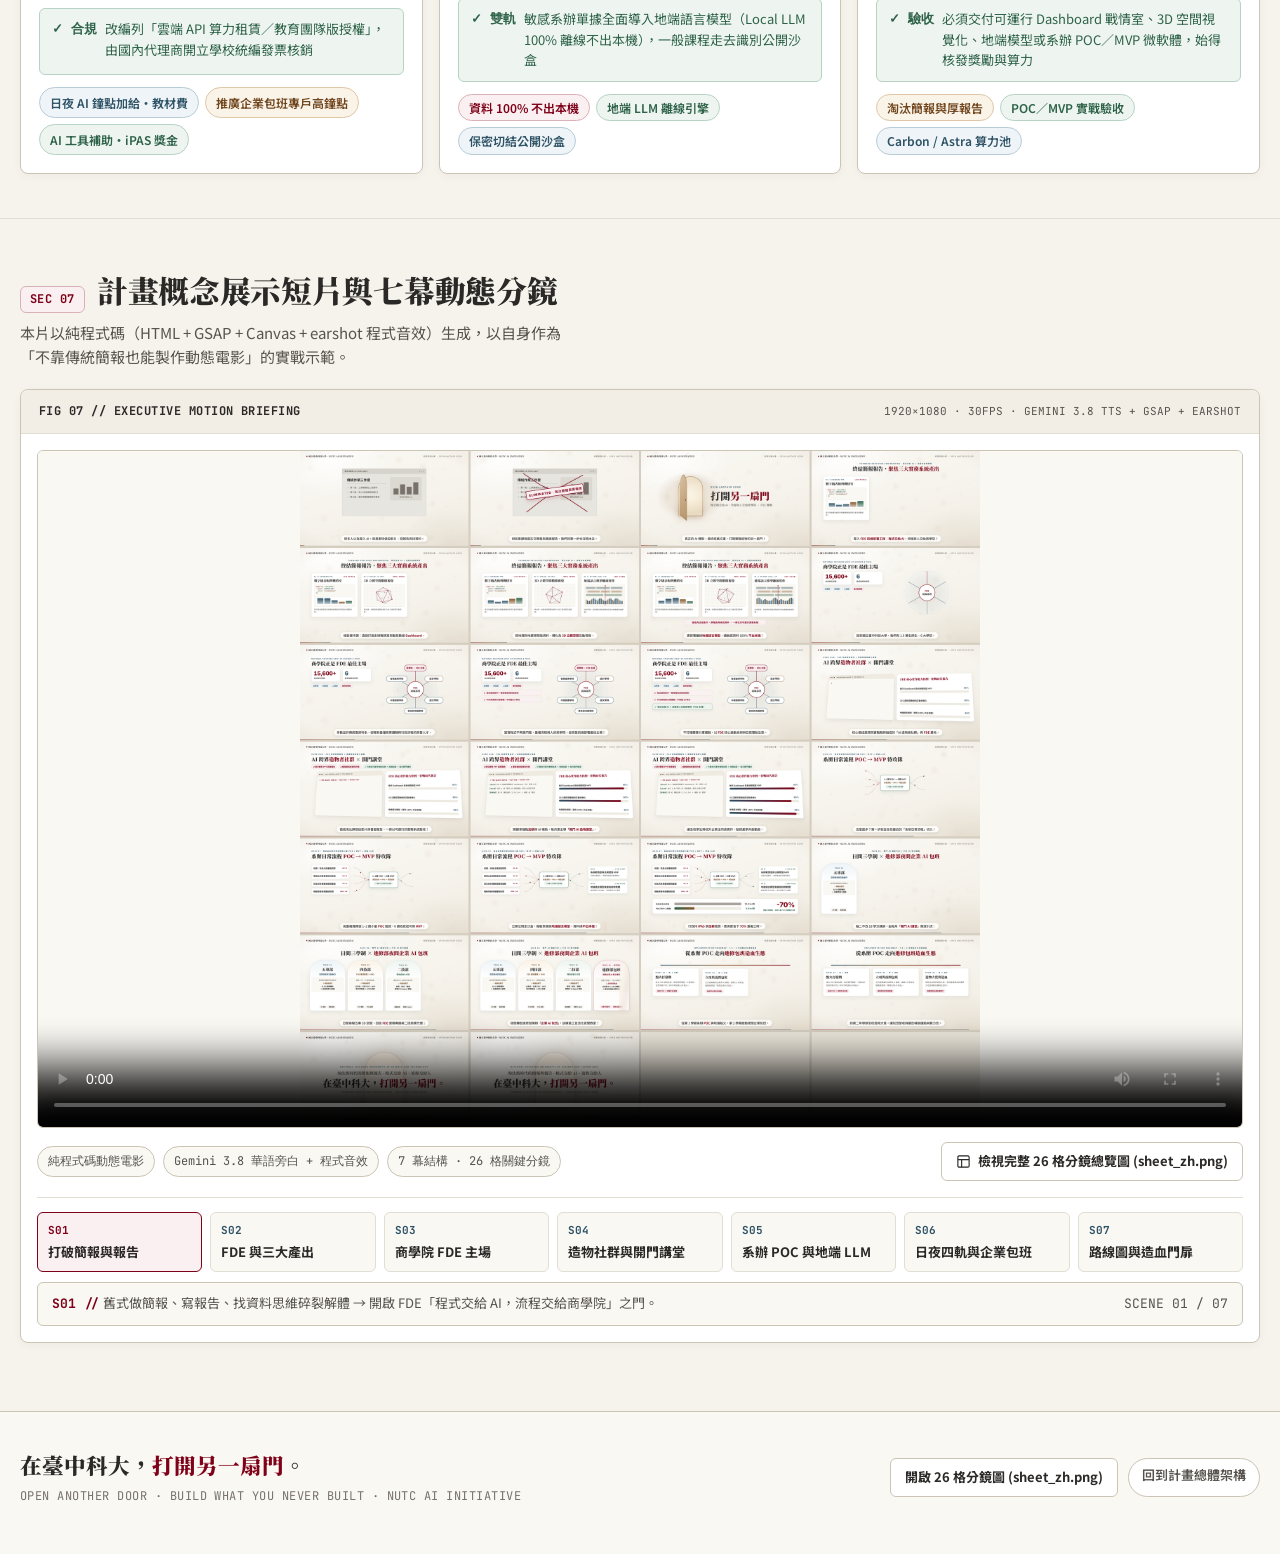
==== commit 07d216b5: "feat: embed business school multi-competition and cross-disciplinary team training mechanism" ====
--- a/docs/index.html
+++ b/docs/index.html
@@ -307,7 +307,7 @@
                 <text x="840" y="348" text-anchor="middle" fill="#2E5266" font-family="'JetBrains Mono', monospace" font-size="10.5" font-weight="700">L2–L3 日間學制</text>
                 <text x="840" y="370" text-anchor="middle" fill="#2B2927" font-family="'Noto Sans TC', sans-serif" font-size="11.5" font-weight="700">選修 6–9h × 專題</text>
                 <text x="840" y="392" text-anchor="middle" fill="#57534E" font-family="'Noto Sans TC', sans-serif" font-size="11">微軟體＋6 週場域</text>
-                <text x="840" y="410" text-anchor="middle" fill="#57534E" font-family="'Noto Sans TC', sans-serif" font-size="10.5">iPAS 證照×專題案</text>
+                <text x="840" y="410" text-anchor="middle" fill="#57534E" font-family="'Noto Sans TC', sans-serif" font-size="10.5">跨域參賽×iPAS證照</text>
 
                 <rect x="912" y="326" width="122" height="110" rx="6" fill="#FAF8F3" stroke="#B7D3C3"/>
                 <text x="973" y="348" text-anchor="middle" fill="#2F6349" font-family="'JetBrains Mono', monospace" font-size="10.5" font-weight="700">L4 進修部轉型</text>
@@ -323,9 +323,9 @@
                 <text x="166" y="523" fill="#70461E" font-family="'JetBrains Mono', monospace" font-size="12" font-weight="700">3 OUTCOMES &amp; CLOSED LOOP // 最終預期成果 × 算力激勵 × 產學外溢</text>
 
                 <rect x="162" y="544" width="256" height="72" rx="6" fill="#FAF8F3" stroke="#B7D3C3"/>
-                <text x="290" y="566" text-anchor="middle" fill="#2F6349" font-family="'Noto Sans TC', sans-serif" font-size="13" font-weight="700">人才：FDE 前線部署即戰力</text>
-                <text x="290" y="586" text-anchor="middle" fill="#57534E" font-family="'Noto Sans TC', sans-serif" font-size="11">交付 Dashboard／3D 空間／地端 LLM</text>
-                <text x="290" y="604" text-anchor="middle" fill="#78716C" font-family="'Noto Sans TC', sans-serif" font-size="10.5">（徹底淘汰投影片、厚報告與找資料作業）</text>
+                <text x="290" y="566" text-anchor="middle" fill="#2F6349" font-family="'Noto Sans TC', sans-serif" font-size="12.5" font-weight="700">人才：FDE 即戰力 × 跨域參賽力</text>
+                <text x="290" y="586" text-anchor="middle" fill="#57534E" font-family="'Noto Sans TC', sans-serif" font-size="11">商管生參與各項比賽・交付實務系統</text>
+                <text x="290" y="604" text-anchor="middle" fill="#78716C" font-family="'Noto Sans TC', sans-serif" font-size="10.5">（跨域以賽促學・淘汰投影片與厚報告）</text>
 
                 <path d="M 422 580 L 448 580" stroke="#8A5A2B" stroke-width="1.8" marker-end="url(#arrow-ochre)"/>
 
@@ -380,7 +380,7 @@
               <div class="node-spec-title">開門 AI 講堂 × 日夜雙軌培育</div>
               <ul class="spec-list">
                 <li><span class="spec-dot"></span>L1 每月 1 場（3h）學生×企業主混班短課</li>
-                <li><span class="spec-dot"></span>L2–L3 日間選修 6–9h＋6 週場域專題實戰</li>
+                <li><span class="spec-dot"></span>L2–L3 選修＋商學院領軍跨院組隊參與各項比賽</li>
                 <li><span class="spec-dot"></span>L4 進修部轉型「夜間企業 AI 包班」訓練員工</li>
               </ul>
             </div>
@@ -453,10 +453,10 @@
 
                 <div class="fde-pillar">
                   <div class="fde-pillar-title">
-                    <span>3. 極致實作課程帶動（終結簡報、報告與找資料）</span>
-                    <span class="fde-pillar-tag">HANDS-ON DELIVERY</span>
+                    <span>3. 極致實作課 × 商學院跨域參賽淬鍊（終結簡報報告）</span>
+                    <span class="fde-pillar-tag">COMPETITION &amp; HANDS-ON</span>
                   </div>
-                  <p>直接以高度實作的課程取代「找資料做 PPT 交報告」：要求學生與教師親手產出 <strong>即時數字決策儀表板、3D 立體空間視覺、不出本機的地端 LLM 與系辦微軟體</strong>，以可運作的真實系統驗證學習成效。</p>
+                  <p>直接以高度實作課與「以賽促學」取代找資料做 PPT：鼓勵商學院學生帶著商業洞察主動參與各項競賽，更跨院聯合資流、設計、語文與中護組隊參賽，在真實競賽實戰中拉升產出能力。</p>
                 </div>
               </div>
             </div>
@@ -479,8 +479,8 @@
                 </div>
 
                 <div class="fde-shift-row">
-                  <div class="route-bad"><span class="route-mark">✕ 淘汰</span><span>教與學脫節的紙上談兵期末專題，結束即被丟進資料夾</span></div>
-                  <div class="route-good"><span class="route-mark">✓ 實證</span><span>從系辦與企業真實流程切入做 1–2 週小量 POC → 6 週 MVP，成品直接上線使用並累積實戰履歷</span></div>
+                  <div class="route-bad"><span class="route-mark">✕ 淘汰</span><span>關在教室紙上談兵交期末報告，商管生因缺寫碼人力不敢挑戰技術與創新賽事</span></div>
+                  <div class="route-good"><span class="route-mark">✓ 跨域參賽</span><span>AI 補足寫碼門檻，讓商學院學生參與各項比賽、跨院組隊以 POC／MVP 實品出征淬鍊戰力</span></div>
                 </div>
               </div>
             </div>
@@ -571,6 +571,100 @@
               <span class="pill-tag coral">1–2 週小量 POC</span>
               <span class="pill-tag mint">6 週系辦上線 MVP</span>
               <span class="pill-tag gold">實測減負 -70%</span>
+            </div>
+          </article>
+        </div>
+
+        <!-- 2C: Competition-Driven Growth for Business & Cross-Disciplinary Teams -->
+        <div class="subblock-title" style="margin-top: 28px;">
+          <h3>能力淬鍊加速器：推動商學院學生參與各項比賽 × 跨領域組隊出征</h3>
+          <span>COMPETITION-DRIVEN GROWTH // BUSINESS STUDENTS × CROSS-DISCIPLINARY TEAMS</span>
+        </div>
+
+        <div class="compliance-grid">
+          <article class="comp-card">
+            <div class="comp-head">
+              <div class="comp-icon">
+                <svg viewBox="0 0 24 24" fill="none" stroke="currentColor" stroke-width="1.8" aria-hidden="true">
+                  <path d="M6 9H4.5a2.5 2.5 0 0 1 0-5H6"/>
+                  <path d="M18 9h1.5a2.5 2.5 0 0 0 0-5H18"/>
+                  <path d="M4 22h16"/>
+                  <path d="M10 14.66V17c0 .55-.47.98-.97 1.21C7.85 18.75 7 20.24 7 22"/>
+                  <path d="M14 14.66V17c0 .55.47.98.97 1.21C16.15 18.75 17 20.24 17 22"/>
+                  <path d="M18 2H6v7a6 6 0 0 0 12 0V2Z"/>
+                </svg>
+              </div>
+              <h4 class="comp-title">突破技術門檻：AI 寫碼讓商學院學生敢戰各項比賽</h4>
+            </div>
+            <div class="comp-route">
+              <div class="route-bad">
+                <span class="route-mark">✕ 過往瓶頸</span>
+                <span>傳統商管學生雖懂市場、財稅與營運流程，卻因缺乏程式開發能力，面對資訊應用、數據創新或跨域黑客松等比賽往往卻步。</span>
+              </div>
+              <div class="route-good">
+                <span class="route-mark">✓ FDE 突破</span>
+                <span>「程式碼交給 AI」後，商學院學生能直接把商業企劃做成可運行的 Dashboard、3D 視覺或地端 AI 實品，主動出擊各類校外與全國賽事。</span>
+              </div>
+            </div>
+            <div class="comp-items">
+              <span class="pill-tag coral">商業企劃直接變實品</span>
+              <span class="pill-tag cyan">多元賽事全面參與</span>
+              <span class="pill-tag mint">實戰解題力躍升</span>
+            </div>
+          </article>
+
+          <article class="comp-card is-compute">
+            <div class="comp-head">
+              <div class="comp-icon">
+                <svg viewBox="0 0 24 24" fill="none" stroke="currentColor" stroke-width="1.8" aria-hidden="true">
+                  <circle cx="9" cy="7" r="3"/>
+                  <circle cx="17" cy="9" r="2.5"/>
+                  <path d="M3 20v-1a5 5 0 0 1 5-5h2a5 5 0 0 1 5 5v1"/>
+                  <path d="M17 14a4 4 0 0 1 4 4v2"/>
+                </svg>
+              </div>
+              <h4 class="comp-title">跨院混編戰隊：商管 × 資流 × 設計 × 語文／中護</h4>
+            </div>
+            <div class="comp-route">
+              <div class="route-good">
+                <span class="route-mark">✓ 講堂媒合組隊</span>
+                <span>以每月「開門 AI 造物講堂」作為跨院組隊媒合池：商學院主導商業邏輯與痛點定義、資流強化系統架構、設計負責 3D 與介面、語文及中護切入多語與健康情境。</span>
+              </div>
+              <div class="route-good">
+                <span class="route-mark">✓ 跨域實戰成長</span>
+                <span>讓商管生在跨領域高強度備賽協作中學會產品定義、跨專業溝通與快速迭代，練就真實職場最稀缺的跨域整合力。</span>
+              </div>
+            </div>
+            <div class="comp-items">
+              <span class="pill-tag gold">跨六院混編組隊</span>
+              <span class="pill-tag cyan">商管主導流程與價值</span>
+              <span class="pill-tag mint">跨域溝通與系統整合</span>
+            </div>
+          </article>
+
+          <article class="comp-card is-redline">
+            <div class="comp-head">
+              <div class="comp-icon">
+                <svg viewBox="0 0 24 24" fill="none" stroke="currentColor" stroke-width="1.8" aria-hidden="true">
+                  <path d="M12 2L15.09 8.26L22 9.27L17 14.14L18.18 21.02L12 17.77L5.82 21.02L7 14.14L2 9.27L8.91 8.26L12 2Z"/>
+                </svg>
+              </div>
+              <h4 class="comp-title">以賽促學制度化：參賽抵專題報告 × 算力與指導激勵</h4>
+            </div>
+            <div class="comp-route">
+              <div class="route-good">
+                <span class="route-mark">✓ 以賽代考機制</span>
+                <span>L2 選修與 L3 畢業專題全面開放「以參與各項比賽之可運作系統取代傳統書面報告」，將課堂實作直接推向外部評審檢驗。</span>
+              </div>
+              <div class="route-good">
+                <span class="route-mark">✓ 備賽資源後盾</span>
+                <span>優先核配跨域參賽團隊進階 AI 算力額度與報名費補助，並將教師指導跨院競賽納入教學創新評鑑與專案獎勵。</span>
+              </div>
+            </div>
+            <div class="comp-items">
+              <span class="pill-tag mint">參賽實品取代厚報告</span>
+              <span class="pill-tag gold">備賽算力與報名補助</span>
+              <span class="pill-tag coral">跨域指導實質獎勵</span>
             </div>
           </article>
         </div>
@@ -587,7 +681,7 @@
             <span class="section-code">SEC 03</span>
             <h2 class="section-title">極致實作課程與進修部轉型：淘汰報告 PPT → 日夜 FDE 培育</h2>
           </div>
-          <p class="section-thesis">不再安排做投影片、寫報告或純找資料作業！以高度實作課程直接帶領學生產出 Dashboard、3D 視覺與地端 AI：每月 1 次「開門 AI 造物講堂」引流，日間銜接選修（6–9h）與 6 週 FDE 場域／競賽專題，夜間因應進修部生源減少轉型開辦「企業 AI 員工實戰包班」。</p>
+          <p class="section-thesis">不再安排做投影片、寫報告或純找資料作業！以高度實作課程直接帶領學生產出 Dashboard、3D 視覺與地端 AI：每月 1 次「開門 AI 造物講堂」引流，日間銜接選修（6–9h）與 6 週專題，並推動商學院學生參與各項比賽與跨領域組隊出征提升能力；夜間因應進修部生源減少轉型開辦「企業 AI 員工實戰包班」。</p>
         </div>
 
         <article class="plate">
@@ -675,12 +769,12 @@
 
                 <!-- Layer 3 -->
                 <rect x="32" y="344" width="272" height="122" rx="6" fill="#FAF8F3" stroke="#B7D3C3"/>
-                <text x="44" y="364" fill="#2F6349" font-family="'JetBrains Mono', monospace" font-size="10.5" font-weight="700">LEVEL 3 // 場域實戰（大三四專題）</text>
-                <text x="44" y="385" fill="#2B2927" font-family="'Noto Sans TC', sans-serif" font-size="12.5" font-weight="700">6 週駐點：系辦改造 × 企業專題</text>
-                <text x="44" y="405" fill="#57534E" font-family="'Noto Sans TC', sans-serif" font-size="11">• 承接講堂／夜間包班衍生的企業題</text>
-                <text x="44" y="423" fill="#57534E" font-family="'Noto Sans TC', sans-serif" font-size="11">• 資流技術生＋本系生跨域組隊交付</text>
+                <text x="44" y="364" fill="#2F6349" font-family="'JetBrains Mono', monospace" font-size="10.5" font-weight="700">LEVEL 3 // 場域與競賽實戰（大三四專題）</text>
+                <text x="44" y="385" fill="#2B2927" font-family="'Noto Sans TC', sans-serif" font-size="12.5" font-weight="700">6 週駐點 × 商管跨域組隊參賽</text>
+                <text x="44" y="405" fill="#57534E" font-family="'Noto Sans TC', sans-serif" font-size="11">• 承接系辦／企業痛點＋投入各項比賽</text>
+                <text x="44" y="423" fill="#57534E" font-family="'Noto Sans TC', sans-serif" font-size="11">• 商管＋資流＋設計跨院混編組隊交付</text>
                 <rect x="44" y="436" width="248" height="22" rx="4" fill="#EEF5F1"/>
-                <text x="168" y="451" text-anchor="middle" fill="#2F6349" font-family="'Noto Sans TC', sans-serif" font-size="10.5" font-weight="700">定位：痛點落地成系統＋產學合作案</text>
+                <text x="168" y="451" text-anchor="middle" fill="#2F6349" font-family="'Noto Sans TC', sans-serif" font-size="10.5" font-weight="700">定位：以賽促學淬鍊能力＋系統落地</text>
 
                 <!-- Layer 4 -->
                 <rect x="32" y="476" width="272" height="140" rx="6" fill="#FFF9F9" stroke="#C48B92"/>
@@ -734,8 +828,8 @@
                 <text x="422" y="400" fill="#57534E" font-family="'Noto Sans TC', sans-serif" font-size="11">每月講堂體驗 3D 空間建模、動態海報、互動網頁</text>
 
                 <rect x="410" y="424" width="340" height="56" rx="5" fill="#FFFFFF" stroke="#DFC7A7"/>
-                <text x="422" y="444" fill="#70461E" font-family="'Noto Sans TC', sans-serif" font-size="12.5" font-weight="700">四技部｜專題產品化 × iPAS</text>
-                <text x="422" y="464" fill="#57534E" font-family="'Noto Sans TC', sans-serif" font-size="11">選修＋6 週專題承接講堂／包班企業題 ＋ iPAS 認證</text>
+                <text x="422" y="444" fill="#70461E" font-family="'Noto Sans TC', sans-serif" font-size="12.5" font-weight="700">四技部｜FDE 專題 × 商管跨域參賽</text>
+                <text x="422" y="464" fill="#57534E" font-family="'Noto Sans TC', sans-serif" font-size="10.8">商學院跨院組隊參與各項比賽＋系辦／企業題＋iPAS</text>
 
                 <rect x="410" y="488" width="340" height="56" rx="5" fill="#FFFFFF" stroke="#B7D3C3"/>
                 <text x="422" y="508" fill="#2F6349" font-family="'Noto Sans TC', sans-serif" font-size="12.5" font-weight="700">二技部｜兩年務實職場管線</text>
@@ -757,10 +851,10 @@
                 <!-- Outcome 1: Student & Corporate Staff -->
                 <rect x="856" y="80" width="272" height="168" rx="6" fill="#FAF8F3" stroke="#B7D3C3"/>
                 <text x="870" y="104" fill="#2F6349" font-family="'JetBrains Mono', monospace" font-size="11" font-weight="700">OUTCOME 1 // 日間生與企業學員</text>
-                <text x="870" y="130" fill="#2B2927" font-family="'Noto Sans TC', sans-serif" font-size="13" font-weight="700">實戰作品集 × 企業員工即戰力</text>
+                <text x="870" y="130" fill="#2B2927" font-family="'Noto Sans TC', sans-serif" font-size="12.5" font-weight="700">實戰系統 × 跨域競賽力 × 員工即戰力</text>
                 <text x="870" y="154" fill="#57534E" font-family="'Noto Sans TC', sans-serif" font-size="11.5">• 學生 100% 交付網頁/Repo/3D/影音</text>
                 <text x="870" y="174" fill="#57534E" font-family="'Noto Sans TC', sans-serif" font-size="11.5">• 企業員工上完夜間包班即可上手 AI</text>
-                <text x="870" y="194" fill="#57534E" font-family="'Noto Sans TC', sans-serif" font-size="11.5">• 同步衝刺 iPAS AI 應用規劃師證照</text>
+                <text x="870" y="194" fill="#57534E" font-family="'Noto Sans TC', sans-serif" font-size="11.5">• 商管生跨域參與各項比賽＋考取 iPAS</text>
                 <rect x="870" y="212" width="244" height="24" rx="4" fill="#EEF5F1"/>
                 <text x="992" y="228" text-anchor="middle" fill="#2F6349" font-family="'Noto Sans TC', sans-serif" font-size="10.5" font-weight="700">成效：學生拿戰力、企業帶走 AI 流程</text>
 
@@ -799,7 +893,7 @@
               <div class="node-spec-title">講堂引流 × 日間微修 × 夜間包班</div>
               <ul class="spec-list">
                 <li><span class="spec-dot"></span>L1 開門講堂：每月 1 場（3h）師生×企業主混班</li>
-                <li><span class="spec-dot"></span>L2–L3 日間選修 6–9h＋6 週企業與系辦專題</li>
+                <li><span class="spec-dot"></span>L2–L3 選修＋商學院跨院組隊參與各項比賽與專題</li>
                 <li><span class="spec-dot"></span>L4 進修部夜間轉型：開辦「企業 AI 員工包班」</li>
               </ul>
             </div>
@@ -853,7 +947,7 @@
               <div class="leap-arrow">細部導入：TA 帶領 AI 3D 建模與互動網頁實作</div>
               <div class="leap-step">
                 <span class="leap-step-lbl">最終成果 // 預期交付</span>
-                <span class="leap-step-val is-after">零基礎完成 3D 空間模型、動態視覺海報與可遊玩之網頁小遊戲</span>
+                <span class="leap-step-val is-after">零基礎完成 3D 空間模型、動態視覺海報與網頁小遊戲，並鼓勵跨科參加創意與 AI 實作比賽</span>
               </div>
             </div>
             <div class="leap-tags">
@@ -867,23 +961,23 @@
           <article class="leap-card is-gold">
             <div class="leap-top">
               <span class="leap-track">四技部</span>
-              <span class="leap-trait">FDE 實作專題 × iPAS 認證</span>
+              <span class="leap-trait">商管跨域參賽 × FDE 專題 × iPAS</span>
             </div>
             <div class="leap-flow">
               <div class="leap-step">
                 <span class="leap-step-lbl">怎麼導入 // 參與與嵌入方式</span>
-                <span class="leap-step-val">L1 講堂接題 → L2 選修學期 6–9h 實作 → L3 專題以系辦／企業 POC・MVP 系統取代傳統厚報告</span>
-              </div>
-              <div class="leap-arrow">細部導入：程式交給 AI × 商管與跨域生主導流程與產品定義</div>
+                <span class="leap-step-val">L1 講堂跨院媒合組隊 → L2 選修學期 6–9h 實作 → L3 專題積極參與各項校外比賽（以參賽 POC／MVP 系統取代厚報告）</span>
+              </div>
+              <div class="leap-arrow">細部導入：程式交給 AI × 商學院主導商業流程，跨院聯合資流／設計／語文／中護組隊參賽提升能力</div>
               <div class="leap-step">
                 <span class="leap-step-lbl">最終成果 // 預期交付</span>
-                <span class="leap-step-val is-after">交付可上線 Dashboard／3D 空間系統／地端 LLM 原型＋ iPAS 國家證照＋實習媒合</span>
+                <span class="leap-step-val is-after">透過各項競賽實戰大幅提升解題與跨域力，交付 Dashboard／3D／地端 LLM 實品＋iPAS 證照</span>
               </div>
             </div>
             <div class="leap-tags">
-              <span class="pill-tag gold">FDE 實戰專題</span>
+              <span class="pill-tag gold">商學院參與各項比賽</span>
+              <span class="pill-tag cyan">跨院混編組隊</span>
               <span class="pill-tag mint">iPAS AI 應用規劃師</span>
-              <span class="pill-tag cyan">系統交付即戰力</span>
             </div>
           </article>
 
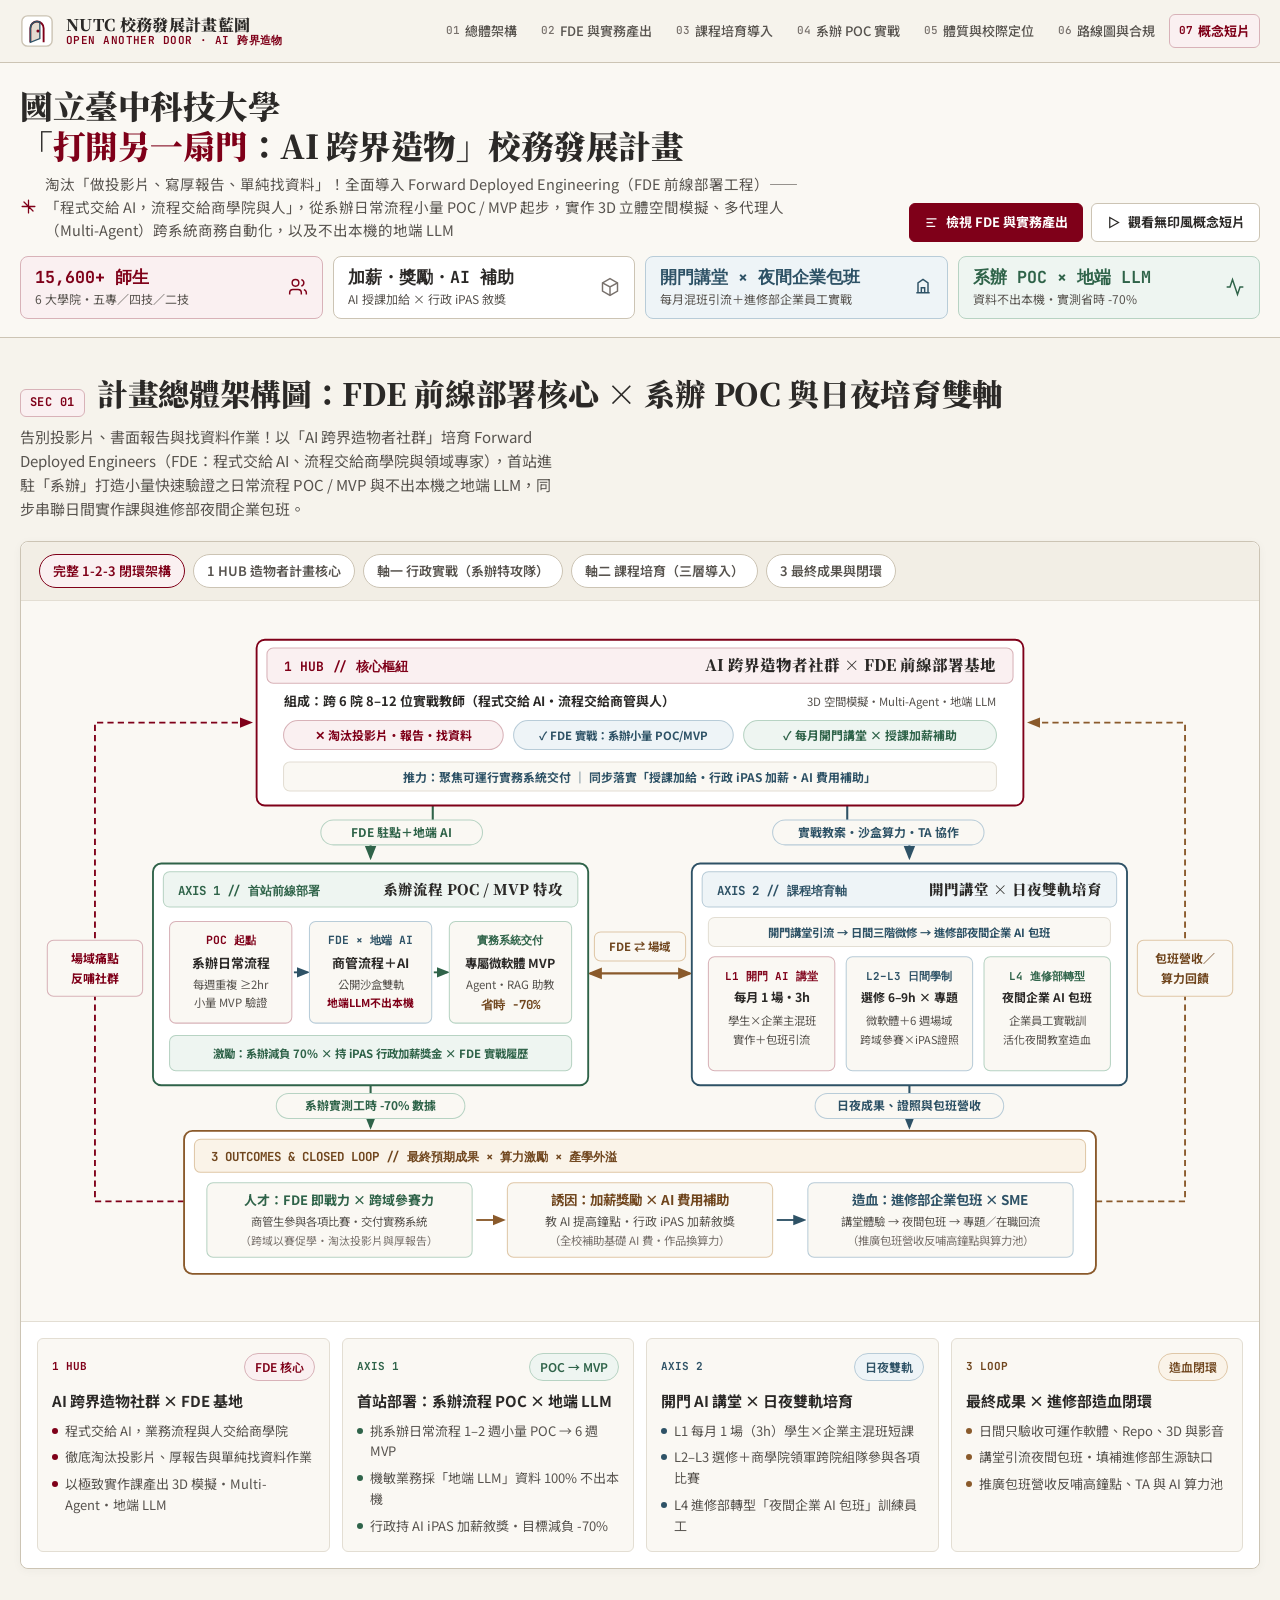
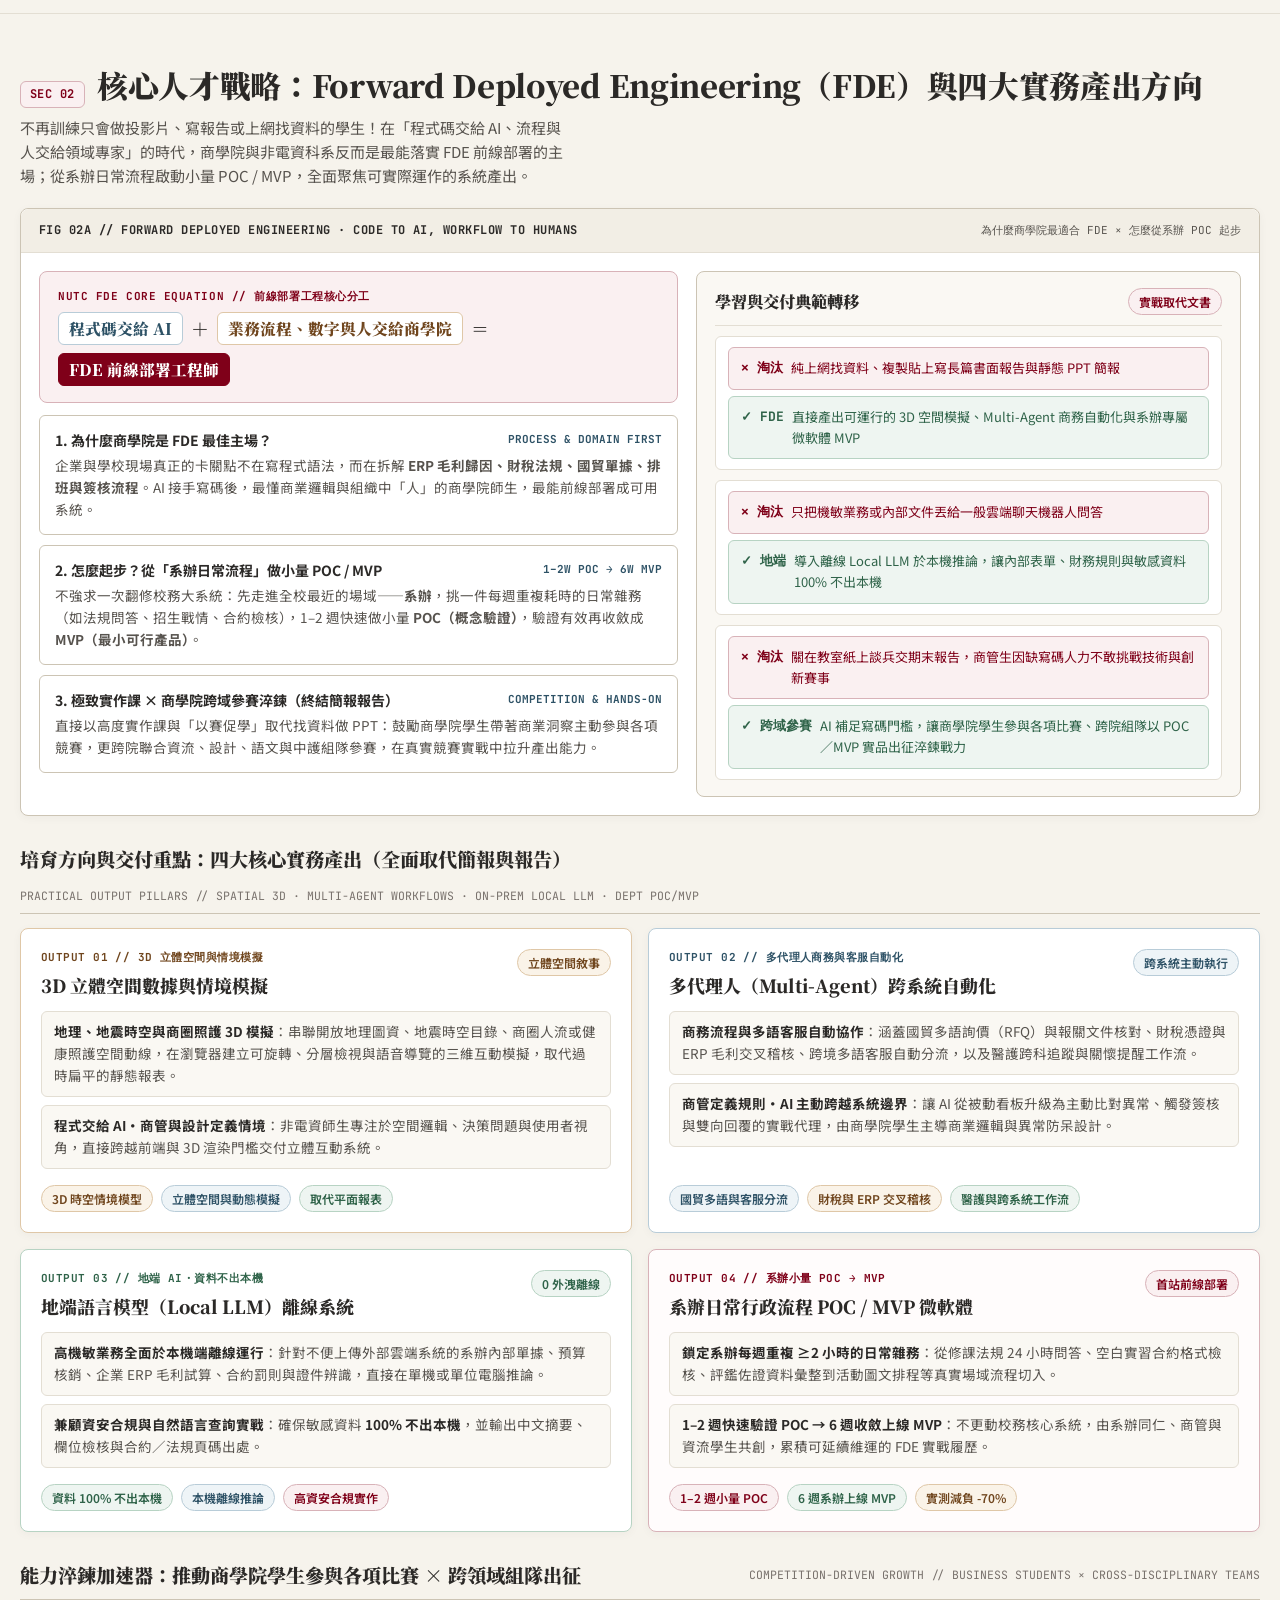
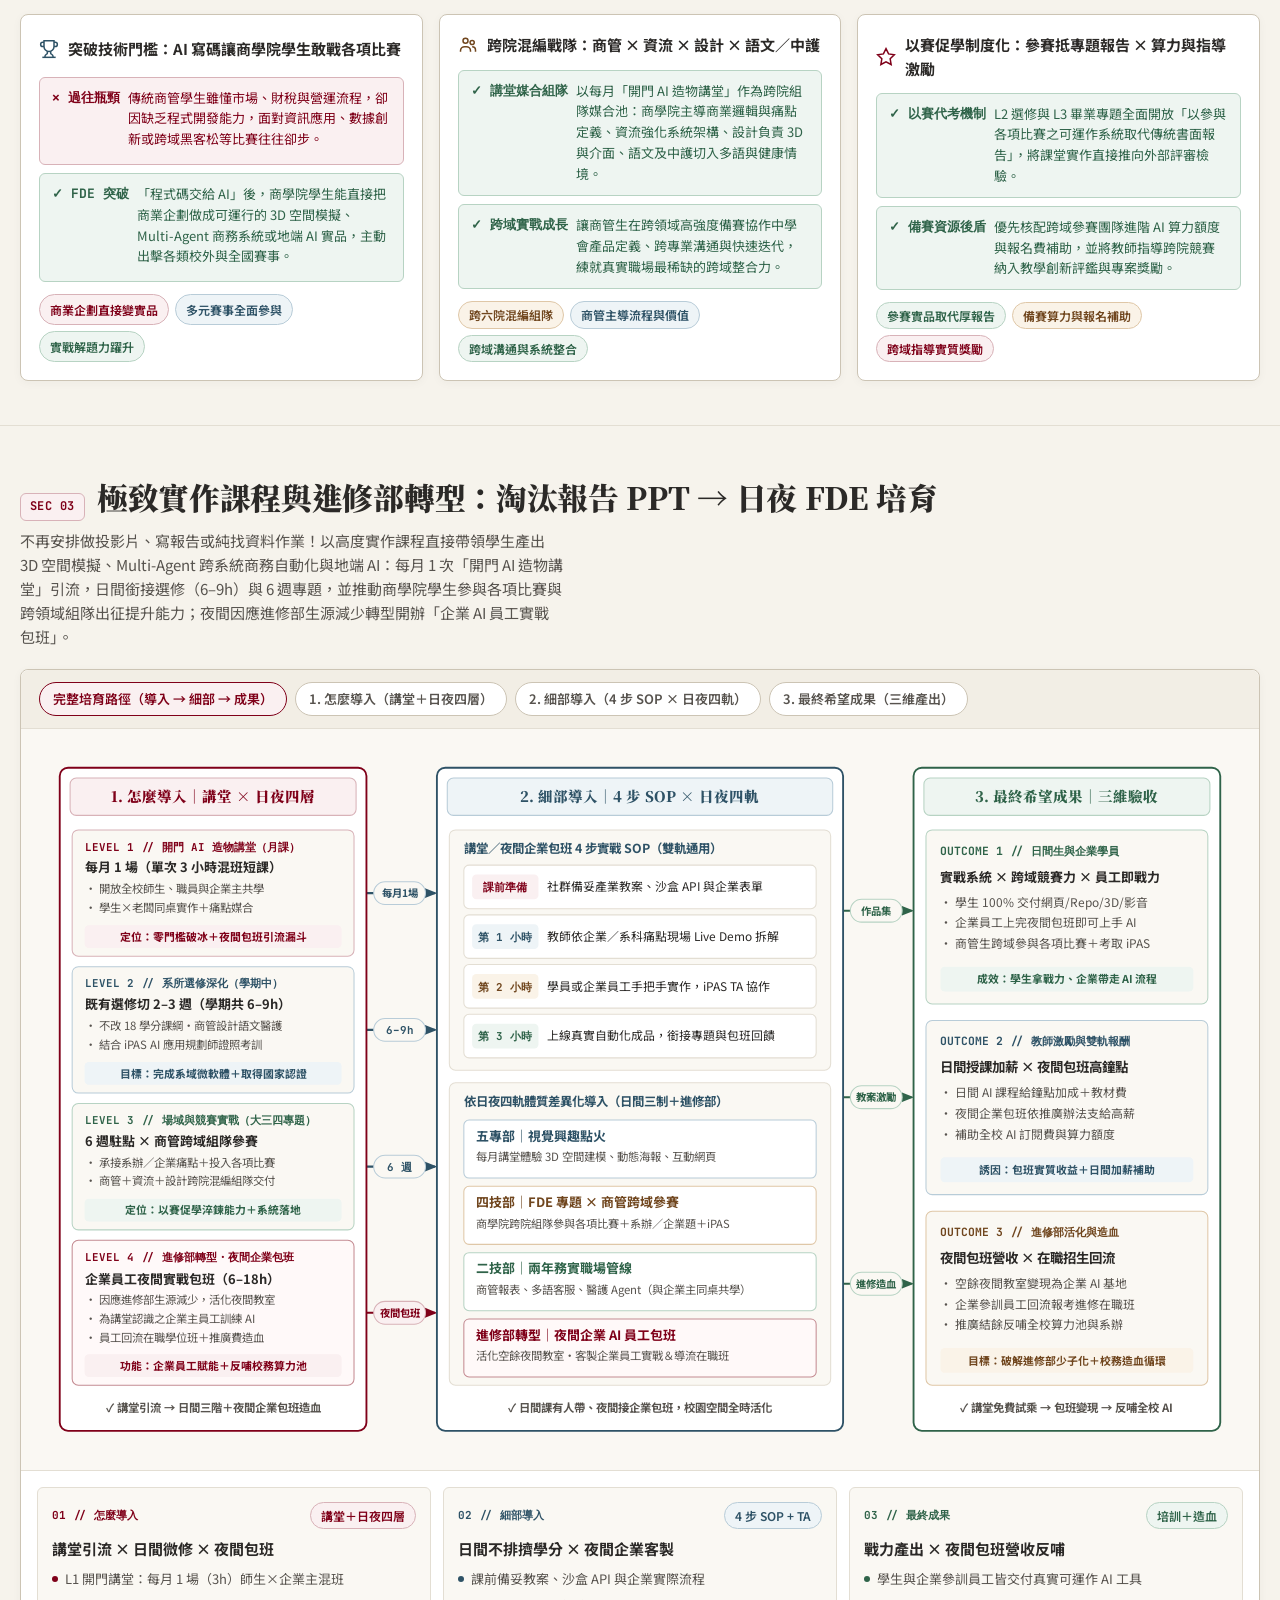
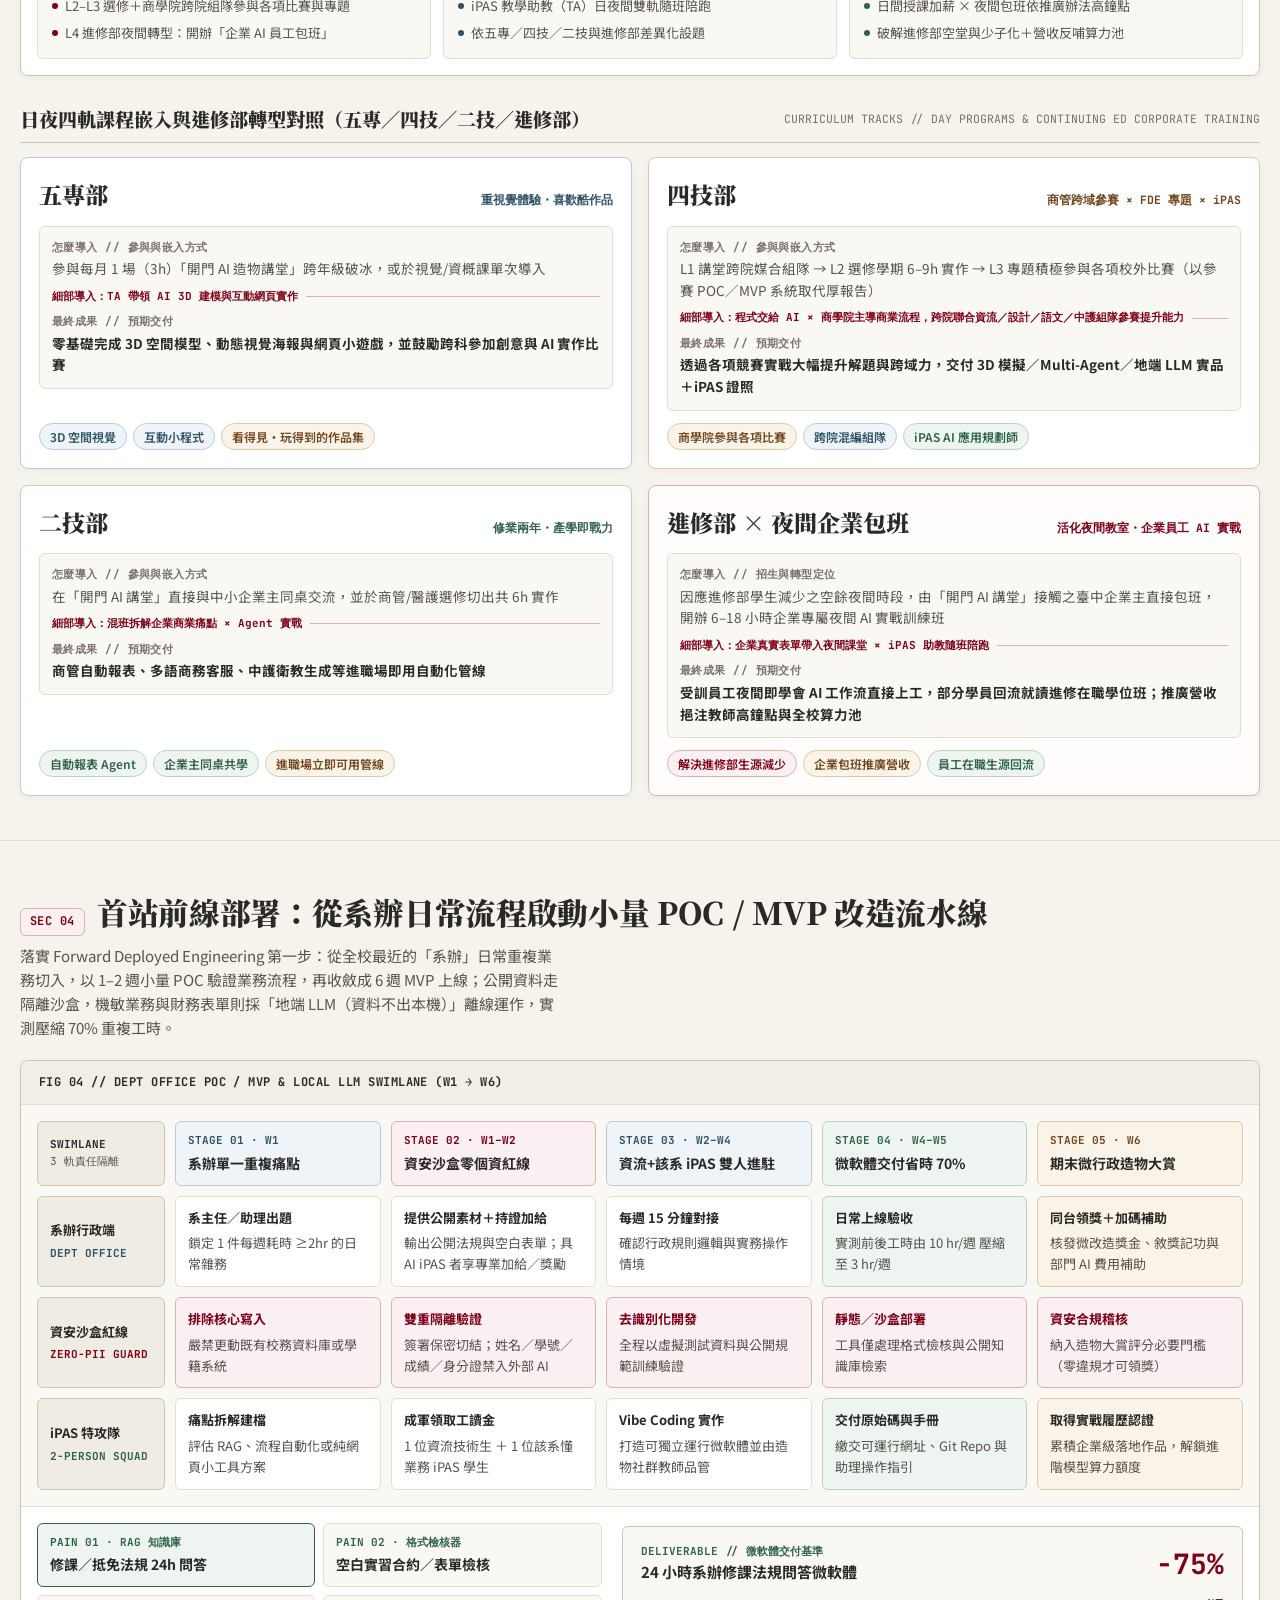
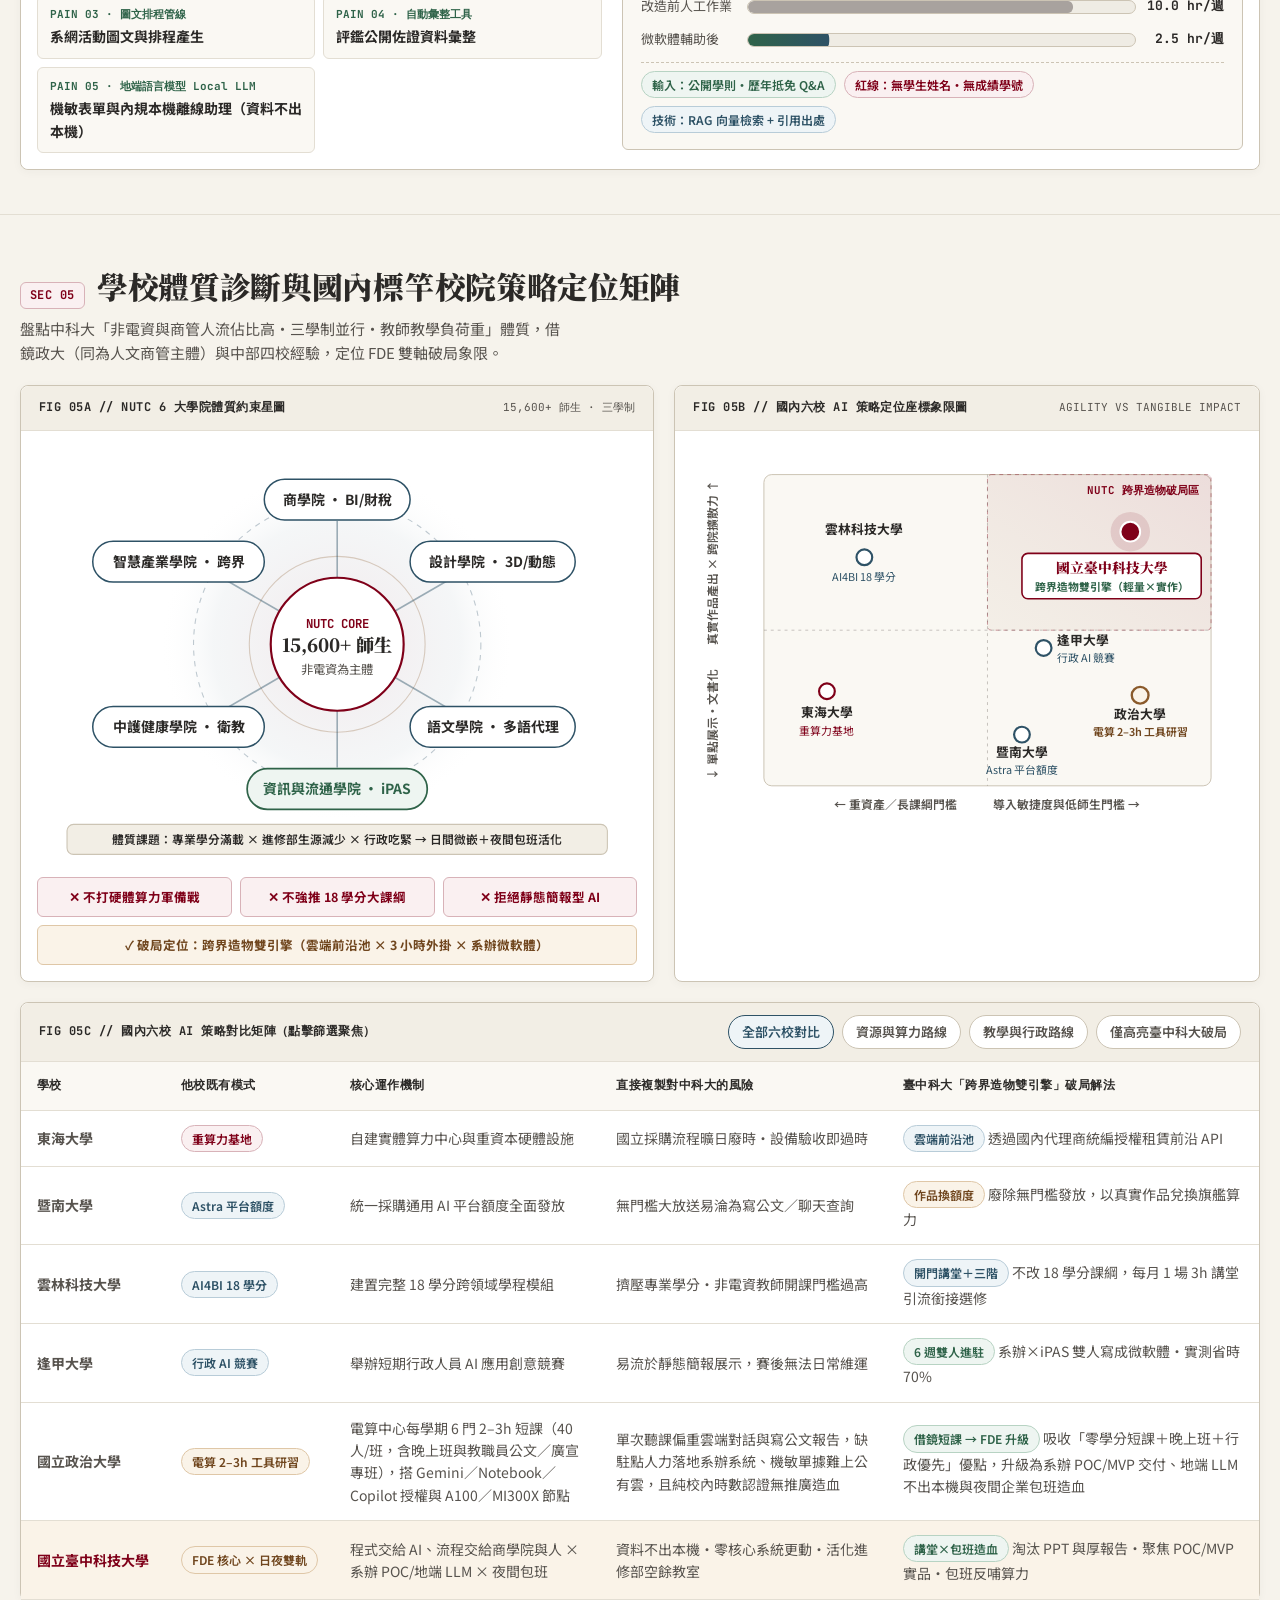
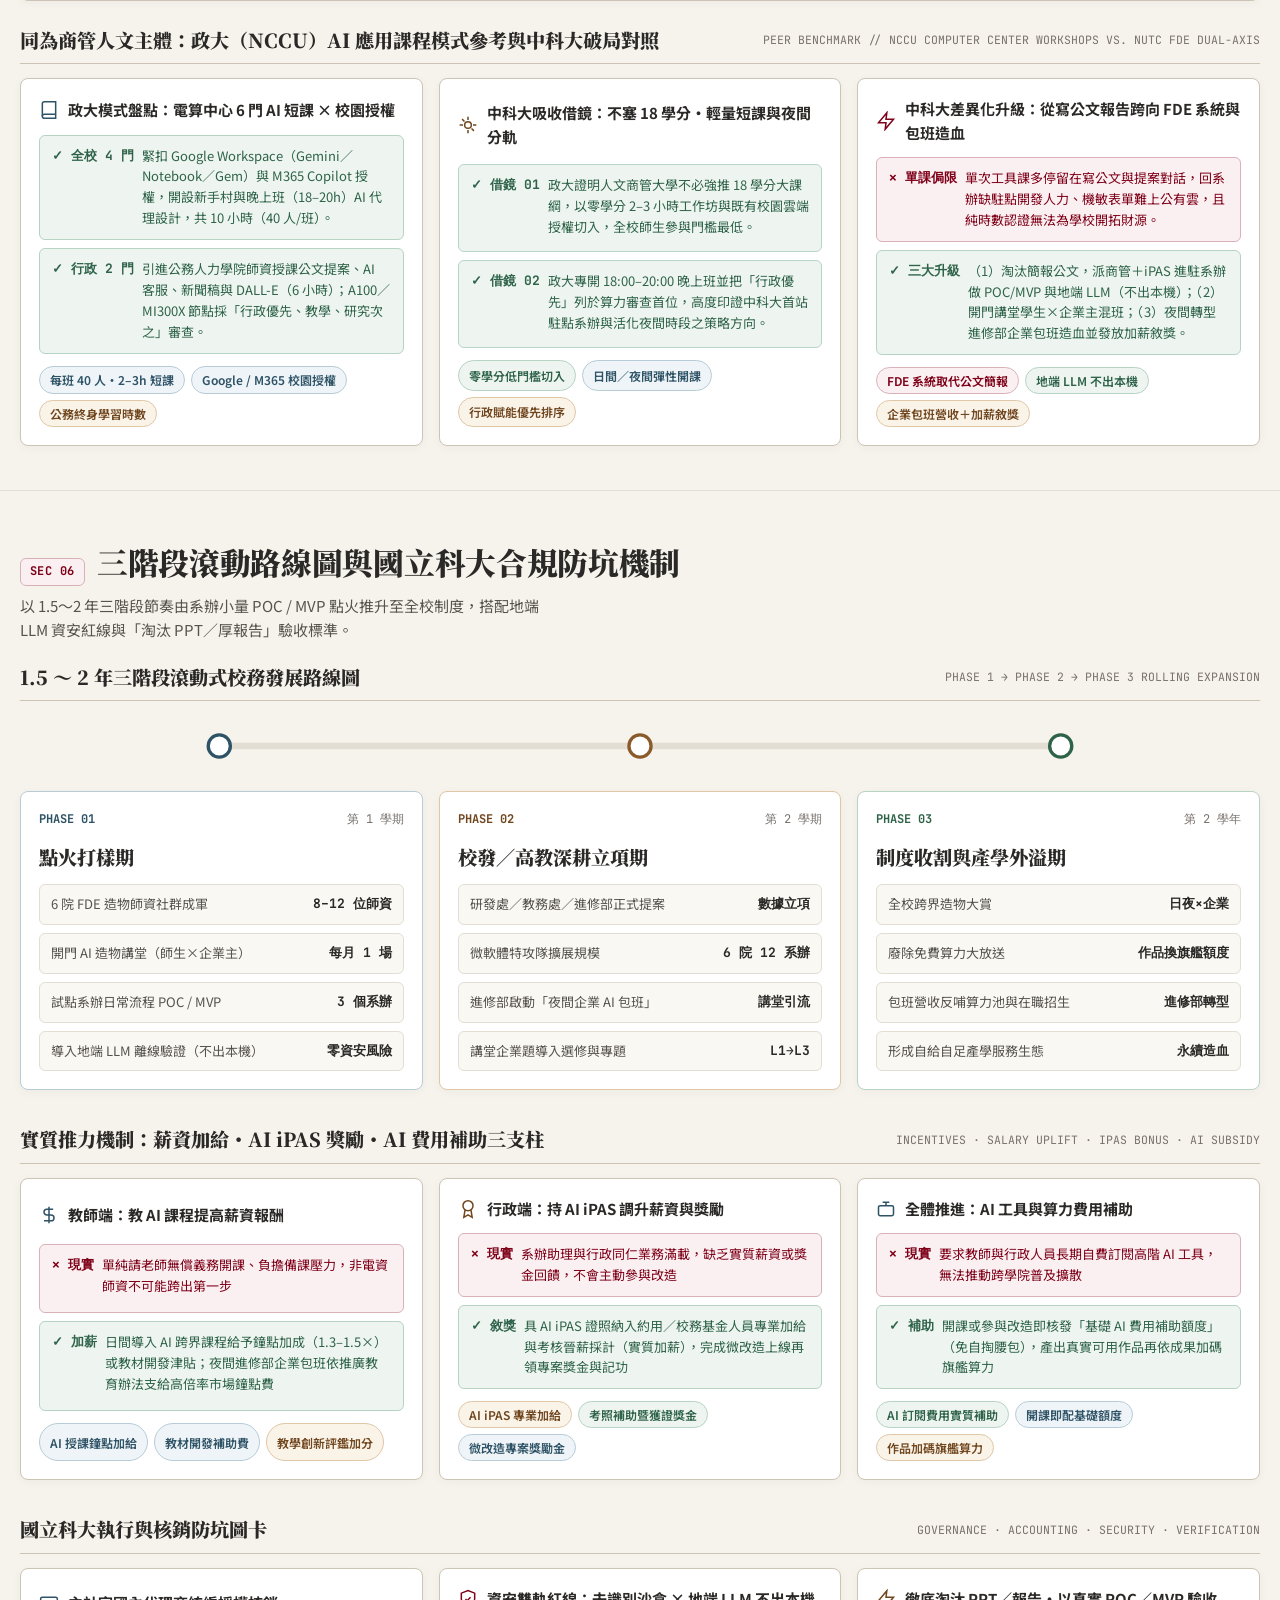
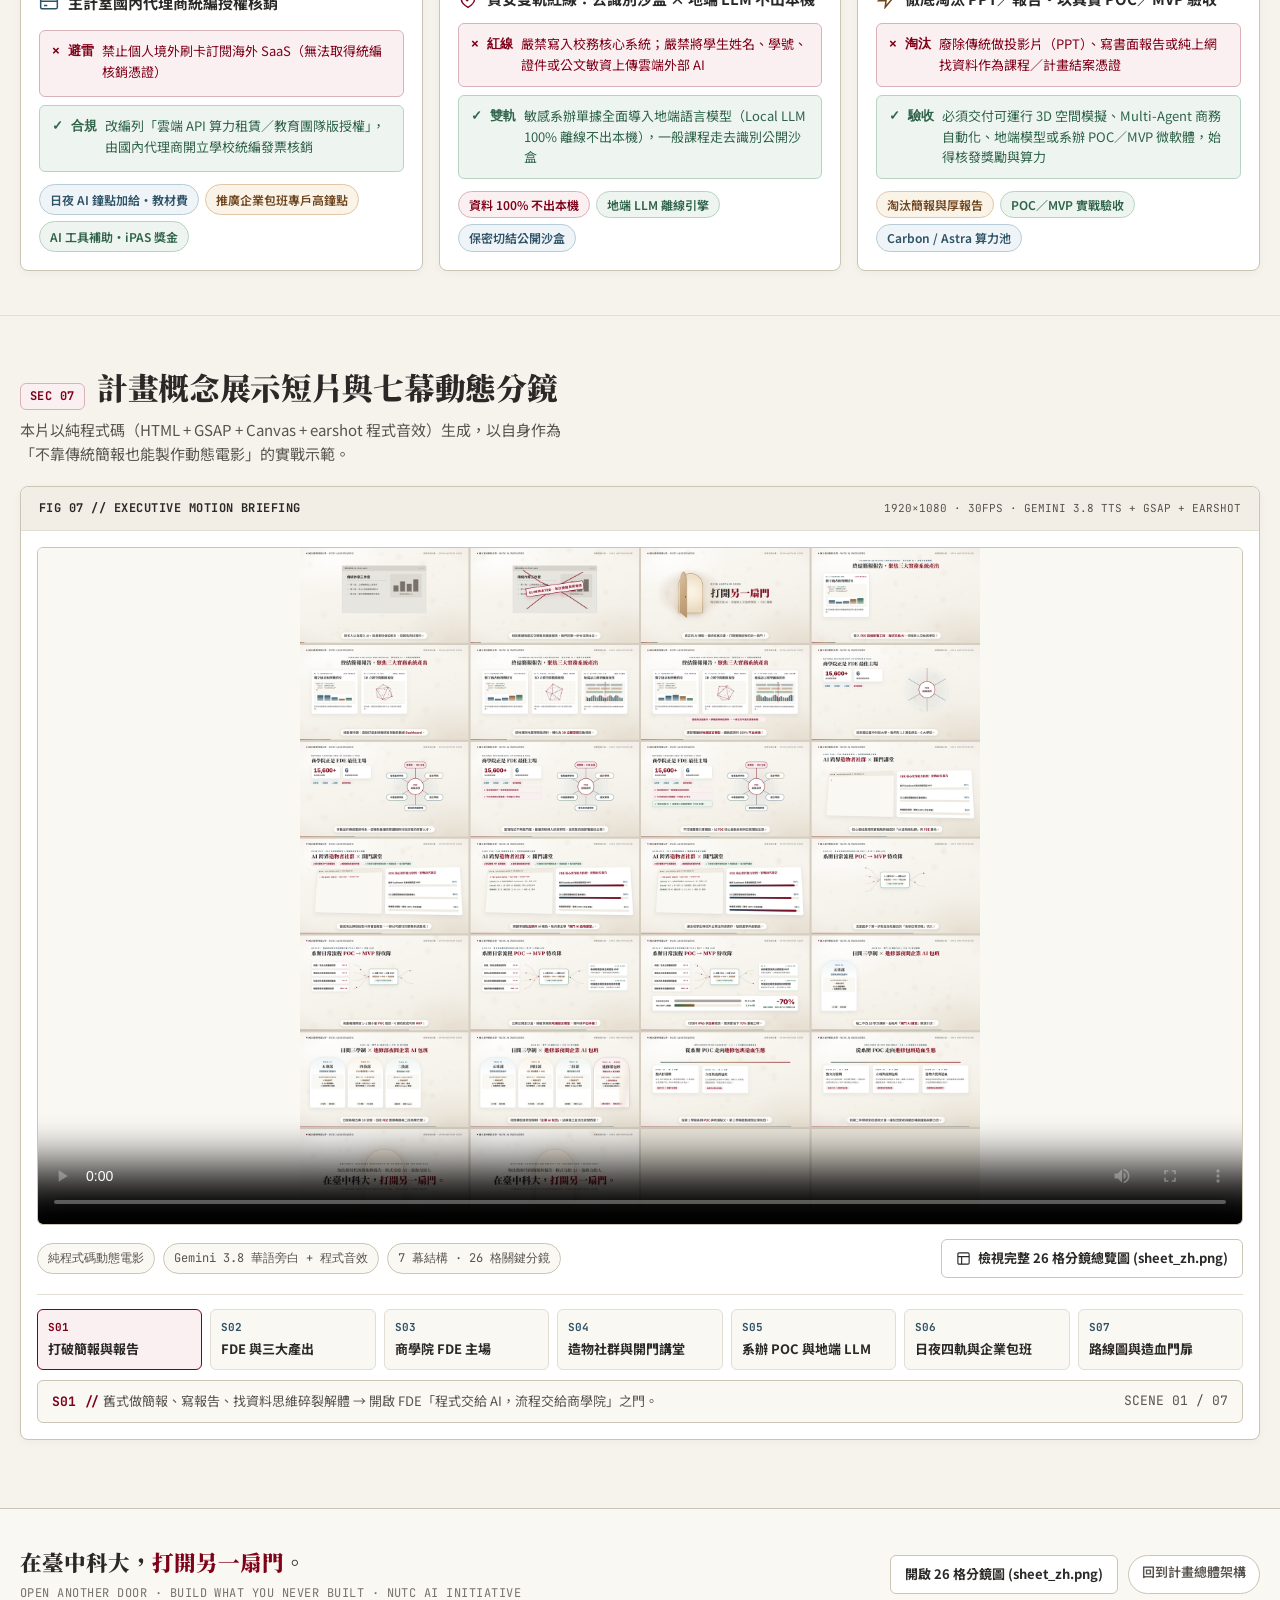
==== commit b1fb176a: "refactor: replace overused 2D dashboards with Multi-Agent cross-system business & multilingual autom" ====
--- a/docs/index.html
+++ b/docs/index.html
@@ -60,7 +60,7 @@
               <svg viewBox="0 0 24 24" fill="none" stroke="currentColor" stroke-width="1.8" stroke-linecap="round" stroke-linejoin="round" aria-hidden="true">
                 <path d="M12 3v18M3 12h18M5.6 5.6l12.8 12.8"/>
               </svg>
-              <span>淘汰「做投影片、寫厚報告、單純找資料」！全面導入 Forward Deployed Engineering（FDE 前線部署工程）——「程式交給 AI，流程交給商學院與人」，從系辦日常流程小量 POC / MVP 起步，實作數據儀表板、3D 立體空間視覺與不出本機的地端 LLM</span>
+              <span>淘汰「做投影片、寫厚報告、單純找資料」！全面導入 Forward Deployed Engineering（FDE 前線部署工程）——「程式交給 AI，流程交給商學院與人」，從系辦日常流程小量 POC / MVP 起步，實作 3D 立體空間模擬、多代理人（Multi-Agent）跨系統商務自動化，以及不出本機的地端 LLM</span>
             </p>
           </div>
 
@@ -230,7 +230,7 @@
                 <text x="924" y="50" text-anchor="end" fill="#2B2927" font-family="'Noto Serif TC', serif" font-size="15" font-weight="900">AI 跨界造物者社群 × FDE 前線部署基地</text>
 
                 <text x="236" y="84" fill="#2B2927" font-family="'Noto Sans TC', sans-serif" font-size="12.5" font-weight="700">組成：跨 6 院 8–12 位實戰教師（程式交給 AI・流程交給商管與人）</text>
-                <text x="924" y="84" text-anchor="end" fill="#57534E" font-family="'Noto Sans TC', sans-serif" font-size="11">儀表板・3D 空間・地端 LLM・Agent</text>
+                <text x="924" y="84" text-anchor="end" fill="#57534E" font-family="'Noto Sans TC', sans-serif" font-size="11">3D 空間模擬・Multi-Agent・地端 LLM</text>
 
                 <!-- Iron Rule Pills -->
                 <rect x="236" y="98" width="212" height="28" rx="14" fill="#FAF0F1" stroke="#D8B2B8"/>
@@ -274,8 +274,8 @@
 
                 <rect x="396" y="292" width="118" height="98" rx="6" fill="#FAF8F3" stroke="#B7D3C3"/>
                 <text x="455" y="314" text-anchor="middle" fill="#2F6349" font-family="'JetBrains Mono', monospace" font-size="11" font-weight="700">實務系統交付</text>
-                <text x="455" y="337" text-anchor="middle" fill="#2B2927" font-family="'Noto Sans TC', sans-serif" font-size="12" font-weight="700">戰情室／微軟體</text>
-                <text x="455" y="357" text-anchor="middle" fill="#57534E" font-family="'Noto Sans TC', sans-serif" font-size="11">Dashboard・RAG</text>
+                <text x="455" y="337" text-anchor="middle" fill="#2B2927" font-family="'Noto Sans TC', sans-serif" font-size="12" font-weight="700">專屬微軟體 MVP</text>
+                <text x="455" y="357" text-anchor="middle" fill="#57534E" font-family="'Noto Sans TC', sans-serif" font-size="11">Agent・RAG 助教</text>
                 <text x="455" y="376" text-anchor="middle" fill="#70461E" font-family="'JetBrains Mono', monospace" font-size="12" font-weight="700">省時 -70%</text>
 
                 <rect x="126" y="402" width="388" height="34" rx="6" fill="#EEF5F1" stroke="#B7D3C3"/>
@@ -355,7 +355,7 @@
               <ul class="spec-list">
                 <li><span class="spec-dot"></span>程式交給 AI，業務流程與人交給商學院</li>
                 <li><span class="spec-dot"></span>徹底淘汰投影片、厚報告與單純找資料作業</li>
-                <li><span class="spec-dot"></span>以極致實作課產出 Dashboard・3D・地端 LLM</li>
+                <li><span class="spec-dot"></span>以極致實作課產出 3D 模擬・Multi-Agent・地端 LLM</li>
               </ul>
             </div>
 
@@ -470,7 +470,7 @@
               <div class="fde-shift-list">
                 <div class="fde-shift-row">
                   <div class="route-bad"><span class="route-mark">✕ 淘汰</span><span>純上網找資料、複製貼上寫長篇書面報告與靜態 PPT 簡報</span></div>
-                  <div class="route-good"><span class="route-mark">✓ FDE</span><span>直接產出可點擊、可查詢的數位決策 Dashboard 與系辦戰情室 MVP</span></div>
+                  <div class="route-good"><span class="route-mark">✓ FDE</span><span>直接產出可運行的 3D 空間模擬、Multi-Agent 商務自動化與系辦專屬微軟體 MVP</span></div>
                 </div>
 
                 <div class="fde-shift-row">
@@ -490,47 +490,47 @@
         <!-- 2B: Four Core Practical Output Directions -->
         <div class="subblock-title">
           <h3>培育方向與交付重點：四大核心實務產出（全面取代簡報與報告）</h3>
-          <span>PRACTICAL OUTPUT PILLARS // DASHBOARDS · SPATIAL 3D · ON-PREM LOCAL LLM · DEPT POC/MVP</span>
+          <span>PRACTICAL OUTPUT PILLARS // SPATIAL 3D · MULTI-AGENT WORKFLOWS · ON-PREM LOCAL LLM · DEPT POC/MVP</span>
         </div>
 
         <div class="fde-bench-grid">
-          <!-- Output 1: Interactive Dashboards & Dept Cockpits -->
+          <!-- Output 1: 3D Spatial & Scenario Simulation -->
+          <article class="fde-bench-card is-ochre">
+            <div class="fde-bench-head">
+              <div>
+                <div class="fde-bench-code">OUTPUT 01 // 3D 立體空間與情境模擬</div>
+                <h4 class="fde-bench-title">3D 立體空間數據與情境模擬</h4>
+              </div>
+              <span class="pill-tag gold">立體空間敘事</span>
+            </div>
+            <ul class="fde-work-list">
+              <li><strong>地理、地震時空與商圈照護 3D 模擬</strong>：串聯開放地理圖資、地震時空目錄、商圈人流或健康照護空間動線，在瀏覽器建立可旋轉、分層檢視與語音導覽的三維互動模擬，取代過時扁平的靜態報表。</li>
+              <li><strong>程式交給 AI・商管與設計定義情境</strong>：非電資師生專注於空間邏輯、決策問題與使用者視角，直接跨越前端與 3D 渲染門檻交付立體互動系統。</li>
+            </ul>
+            <div class="fde-link-row">
+              <span class="pill-tag gold">3D 時空情境模型</span>
+              <span class="pill-tag cyan">立體空間與動態模擬</span>
+              <span class="pill-tag mint">取代平面報表</span>
+            </div>
+          </article>
+
+          <!-- Output 2: Multi-Agent Cross-System Business & Multilingual Automation -->
           <article class="fde-bench-card is-indigo">
             <div class="fde-bench-head">
               <div>
-                <div class="fde-bench-code">OUTPUT 01 // 數字決策儀表板</div>
-                <h4 class="fde-bench-title">數字 Dashboard 與系辦戰情室</h4>
-              </div>
-              <span class="pill-tag cyan">決策視覺化</span>
+                <div class="fde-bench-code">OUTPUT 02 // 多代理人商務與客服自動化</div>
+                <h4 class="fde-bench-title">多代理人（Multi-Agent）跨系統自動化</h4>
+              </div>
+              <span class="pill-tag cyan">跨系統主動執行</span>
             </div>
             <ul class="fde-work-list">
-              <li><strong>校務研究與招生決策戰情室 MVP</strong>：將系辦日常累積的招生生源、修課抵免統計、排課負荷與企業營運表格，升級為可篩選、可鑽取的即時戰情儀表板。</li>
-              <li><strong>商管領域定義指標・AI 協作生成程式碼</strong>：由商管與各院學生拆解管理指標、異常歸因與使用者視角，徹底取代傳統靜態 PPT 圖表與人工抄錄。</li>
+              <li><strong>商務流程與多語客服自動協作</strong>：涵蓋國貿多語詢價（RFQ）與報關文件核對、財稅憑證與 ERP 毛利交叉稽核、跨境多語客服自動分流，以及醫護跨科追蹤與關懷提醒工作流。</li>
+              <li><strong>商管定義規則・AI 主動跨越系統邊界</strong>：讓 AI 從被動看板升級為主動比對異常、觸發簽核與雙向回覆的實戰代理，由商學院學生主導商業邏輯與異常防呆設計。</li>
             </ul>
             <div class="fde-link-row">
-              <span class="pill-tag cyan">即時決策戰情室</span>
-              <span class="pill-tag gold">商業指標歸因</span>
-              <span class="pill-tag mint">取代靜態報表</span>
-            </div>
-          </article>
-
-          <!-- Output 2: 3D Spatial & Interactive Visualization -->
-          <article class="fde-bench-card is-ochre">
-            <div class="fde-bench-head">
-              <div>
-                <div class="fde-bench-code">OUTPUT 02 // 3D 立體空間視覺</div>
-                <h4 class="fde-bench-title">3D 立體空間數據視覺化與模擬</h4>
-              </div>
-              <span class="pill-tag gold">立體空間互動</span>
-            </div>
-            <ul class="fde-work-list">
-              <li><strong>立體地理、地震時空與商圈空間視覺</strong>：串聯公開地理資訊、地震時空目錄或商工區位等結構化數據，打造瀏覽器即可互動旋轉、分層檢視與語音導覽的三維 Web 系統。</li>
-              <li><strong>非電資學生也能做出立體互動體驗</strong>：將程式實現交給 AI 協作，商管與設計學生專注於空間敘事、視覺層次與使用者問題設計。</li>
-            </ul>
-            <div class="fde-link-row">
-              <span class="pill-tag gold">3D 時空數據模型</span>
-              <span class="pill-tag cyan">立體地理與地震視覺</span>
-              <span class="pill-tag mint">跨域零門檻實作</span>
+              <span class="pill-tag cyan">國貿多語與客服分流</span>
+              <span class="pill-tag gold">財稅與 ERP 交叉稽核</span>
+              <span class="pill-tag mint">醫護與跨系統工作流</span>
             </div>
           </article>
 
@@ -603,7 +603,7 @@
               </div>
               <div class="route-good">
                 <span class="route-mark">✓ FDE 突破</span>
-                <span>「程式碼交給 AI」後，商學院學生能直接把商業企劃做成可運行的 Dashboard、3D 視覺或地端 AI 實品，主動出擊各類校外與全國賽事。</span>
+                <span>「程式碼交給 AI」後，商學院學生能直接把商業企劃做成可運行的 3D 空間模擬、Multi-Agent 商務系統或地端 AI 實品，主動出擊各類校外與全國賽事。</span>
               </div>
             </div>
             <div class="comp-items">
@@ -681,7 +681,7 @@
             <span class="section-code">SEC 03</span>
             <h2 class="section-title">極致實作課程與進修部轉型：淘汰報告 PPT → 日夜 FDE 培育</h2>
           </div>
-          <p class="section-thesis">不再安排做投影片、寫報告或純找資料作業！以高度實作課程直接帶領學生產出 Dashboard、3D 視覺與地端 AI：每月 1 次「開門 AI 造物講堂」引流，日間銜接選修（6–9h）與 6 週專題，並推動商學院學生參與各項比賽與跨領域組隊出征提升能力；夜間因應進修部生源減少轉型開辦「企業 AI 員工實戰包班」。</p>
+          <p class="section-thesis">不再安排做投影片、寫報告或純找資料作業！以高度實作課程直接帶領學生產出 3D 空間模擬、Multi-Agent 跨系統商務自動化與地端 AI：每月 1 次「開門 AI 造物講堂」引流，日間銜接選修（6–9h）與 6 週專題，並推動商學院學生參與各項比賽與跨領域組隊出征提升能力；夜間因應進修部生源減少轉型開辦「企業 AI 員工實戰包班」。</p>
         </div>
 
         <article class="plate">
@@ -971,7 +971,7 @@
               <div class="leap-arrow">細部導入：程式交給 AI × 商學院主導商業流程，跨院聯合資流／設計／語文／中護組隊參賽提升能力</div>
               <div class="leap-step">
                 <span class="leap-step-lbl">最終成果 // 預期交付</span>
-                <span class="leap-step-val is-after">透過各項競賽實戰大幅提升解題與跨域力，交付 Dashboard／3D／地端 LLM 實品＋iPAS 證照</span>
+                <span class="leap-step-val is-after">透過各項競賽實戰大幅提升解題與跨域力，交付 3D 模擬／Multi-Agent／地端 LLM 實品＋iPAS 證照</span>
               </div>
             </div>
             <div class="leap-tags">
@@ -1818,7 +1818,7 @@
               </div>
               <div class="route-good">
                 <span class="route-mark">✓ 驗收</span>
-                <span>必須交付可運行 Dashboard 戰情室、3D 空間視覺化、地端模型或系辦 POC／MVP 微軟體，始得核發獎勵與算力</span>
+                <span>必須交付可運行 3D 空間模擬、Multi-Agent 商務自動化、地端模型或系辦 POC／MVP 微軟體，始得核發獎勵與算力</span>
               </div>
             </div>
 
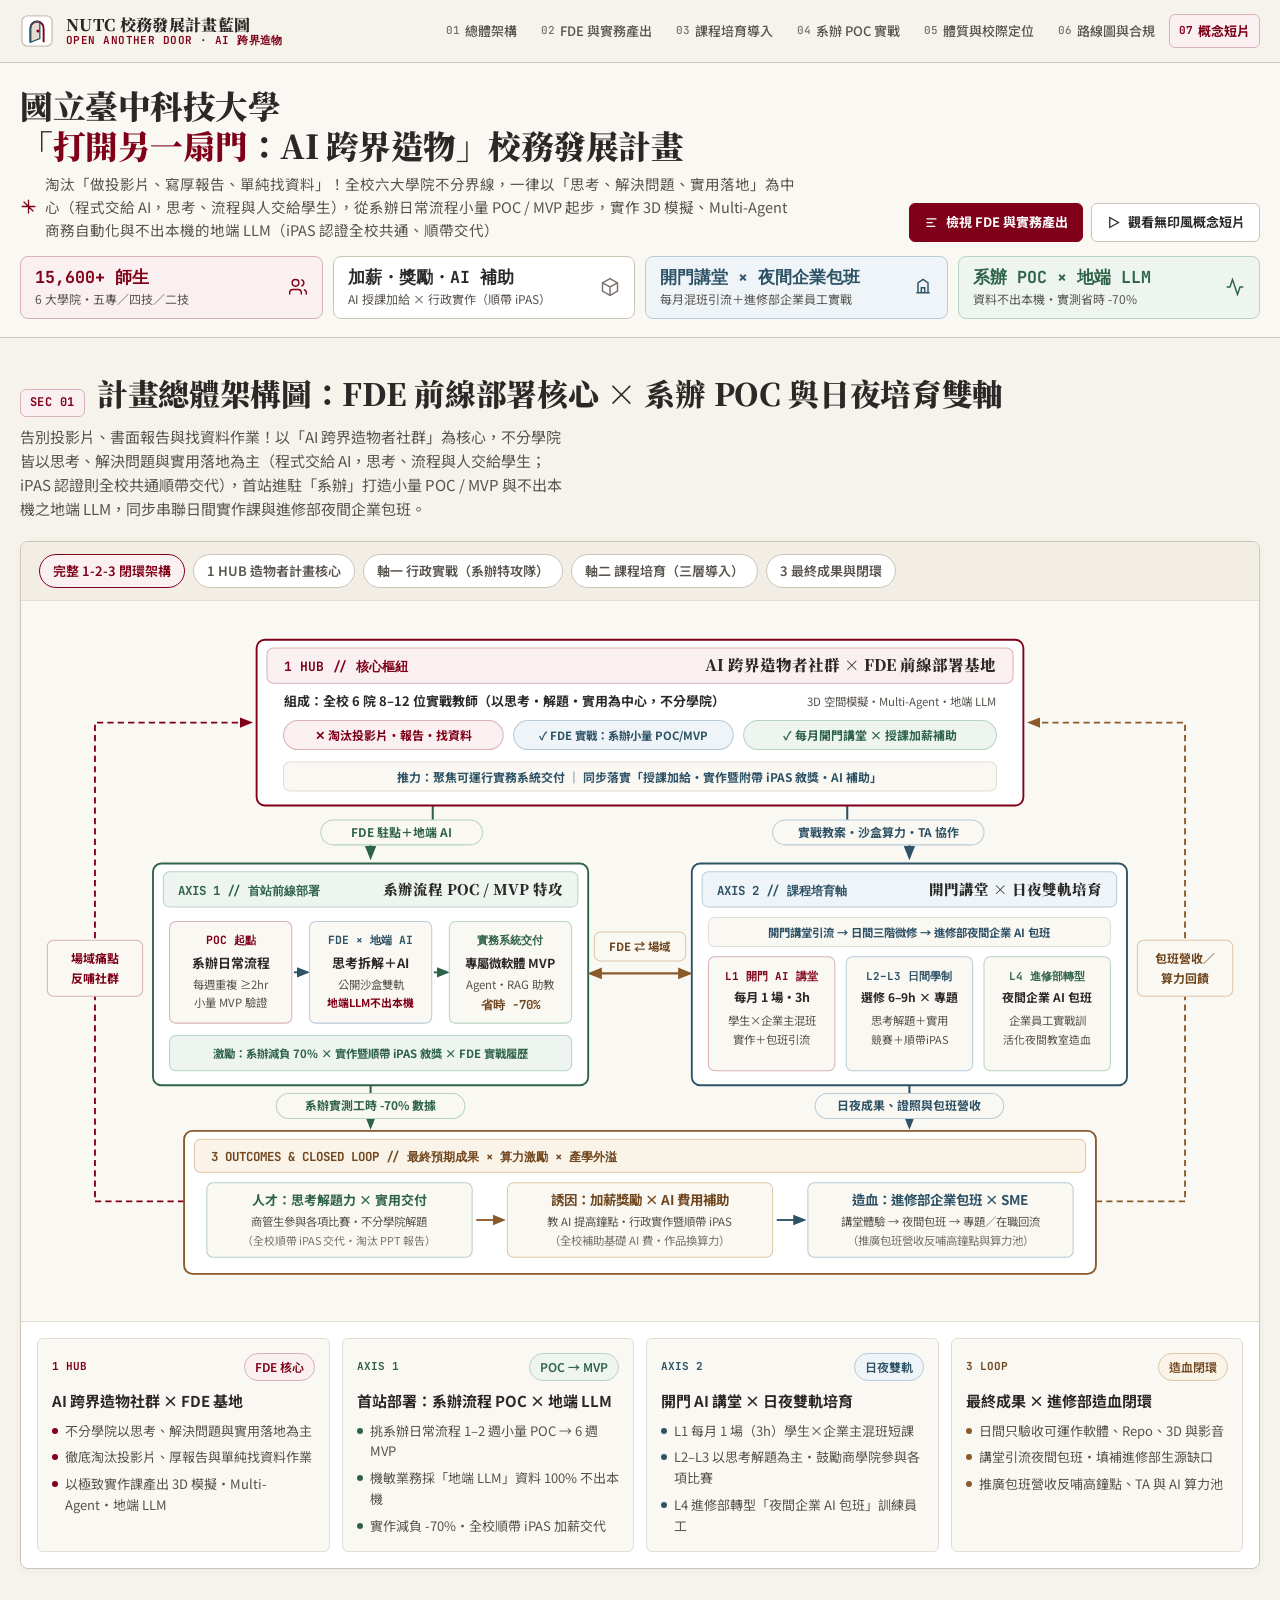
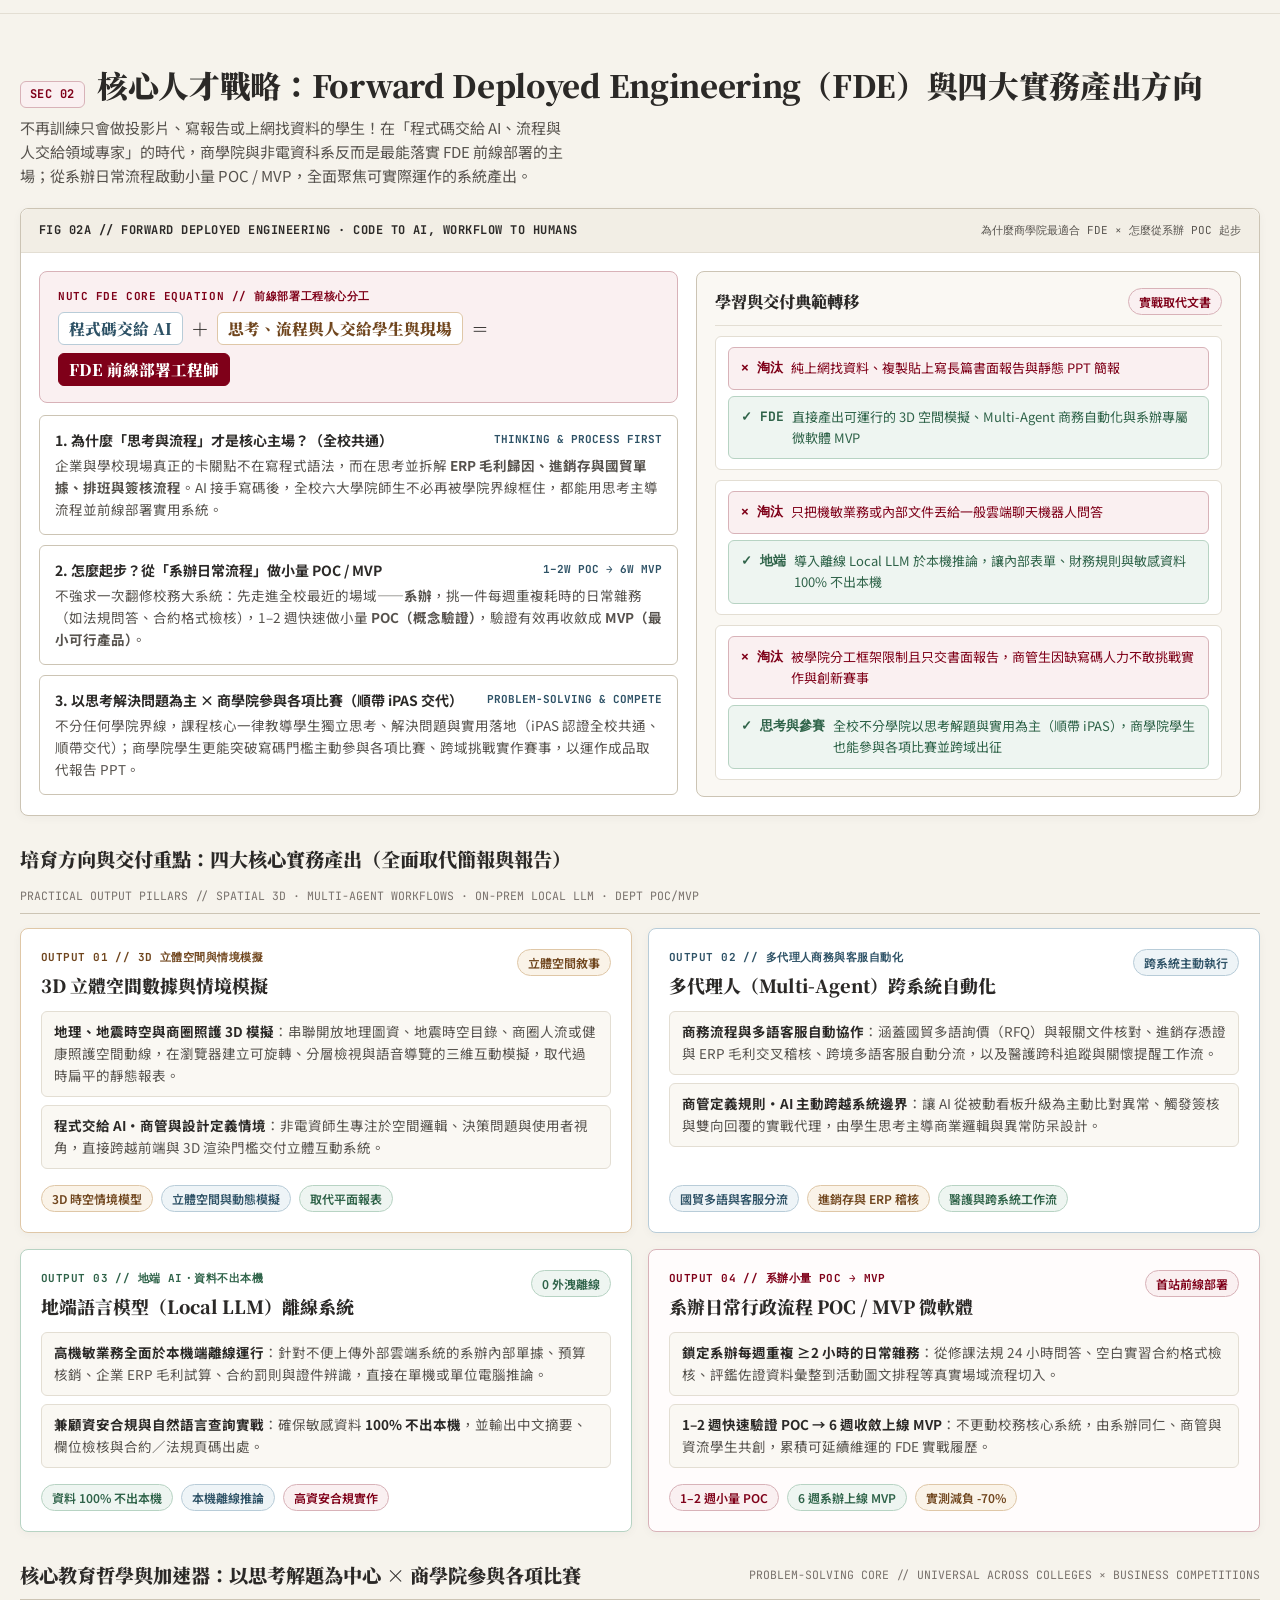
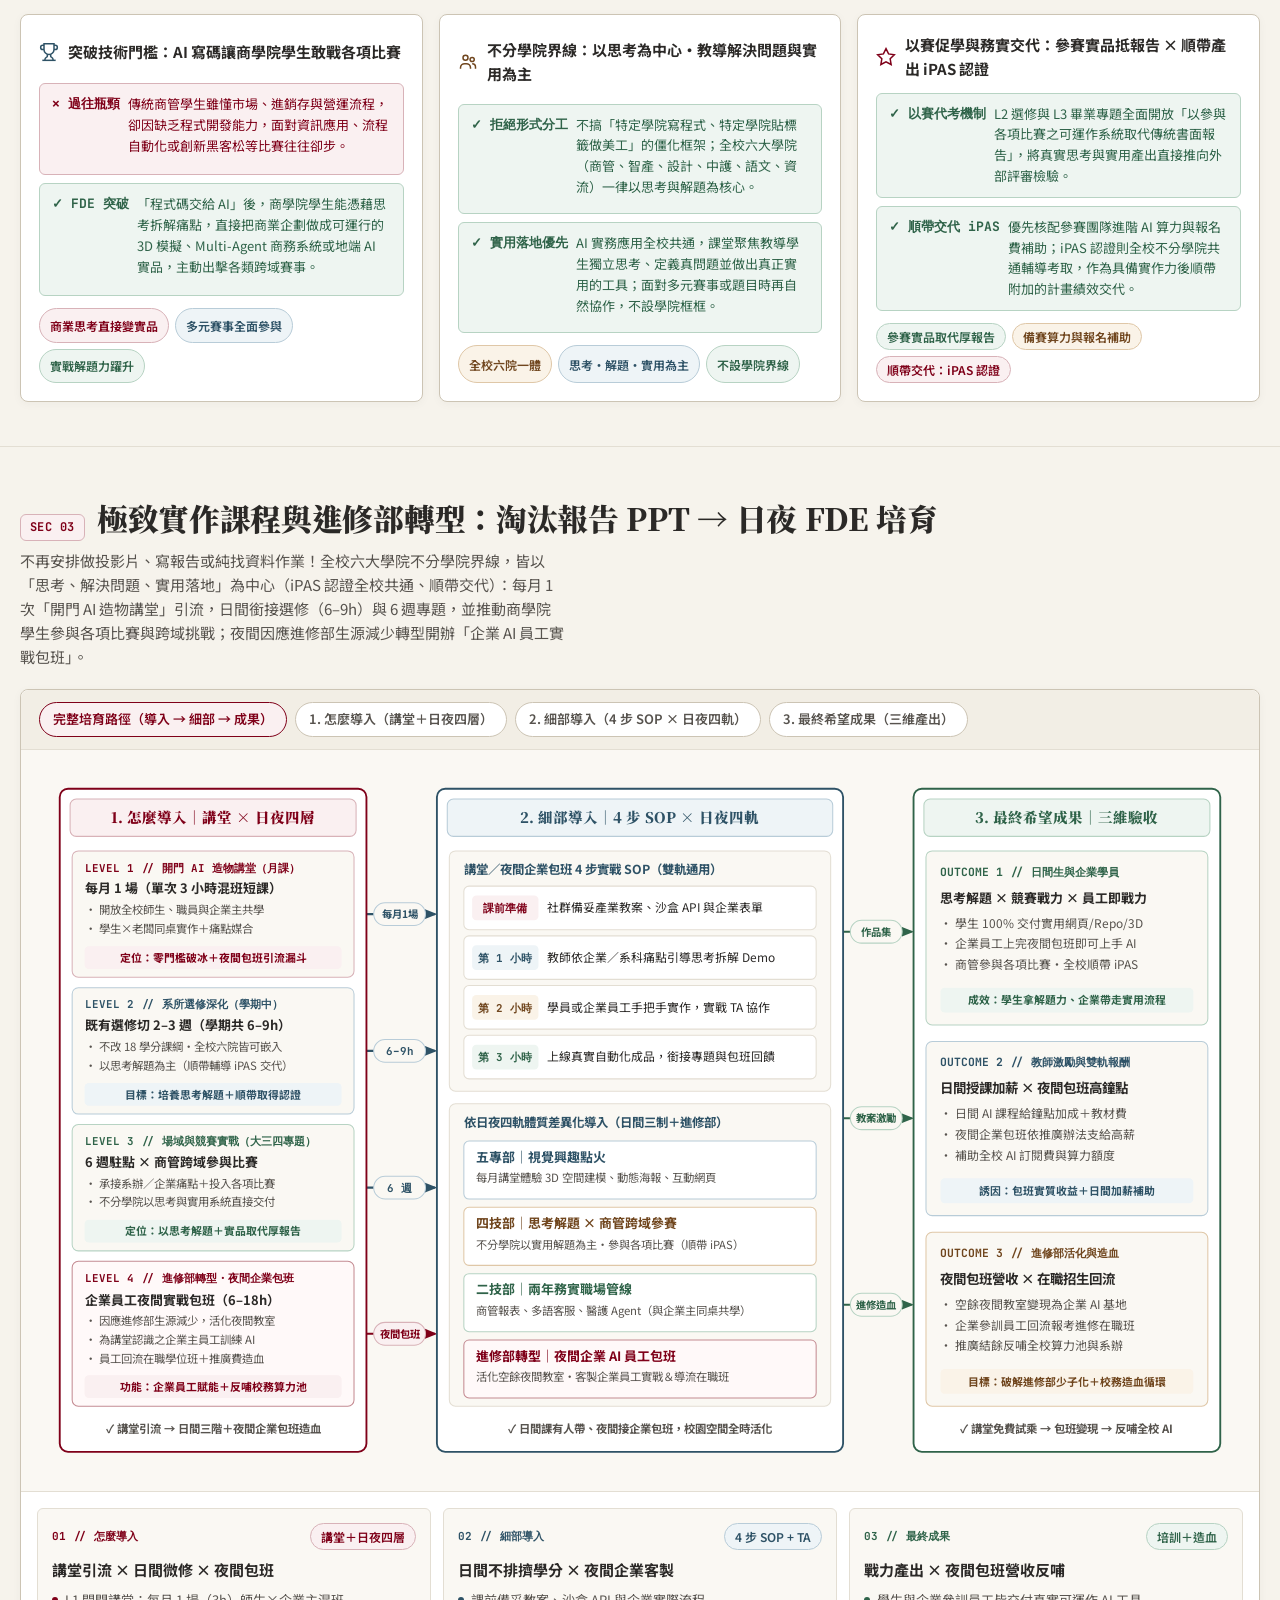
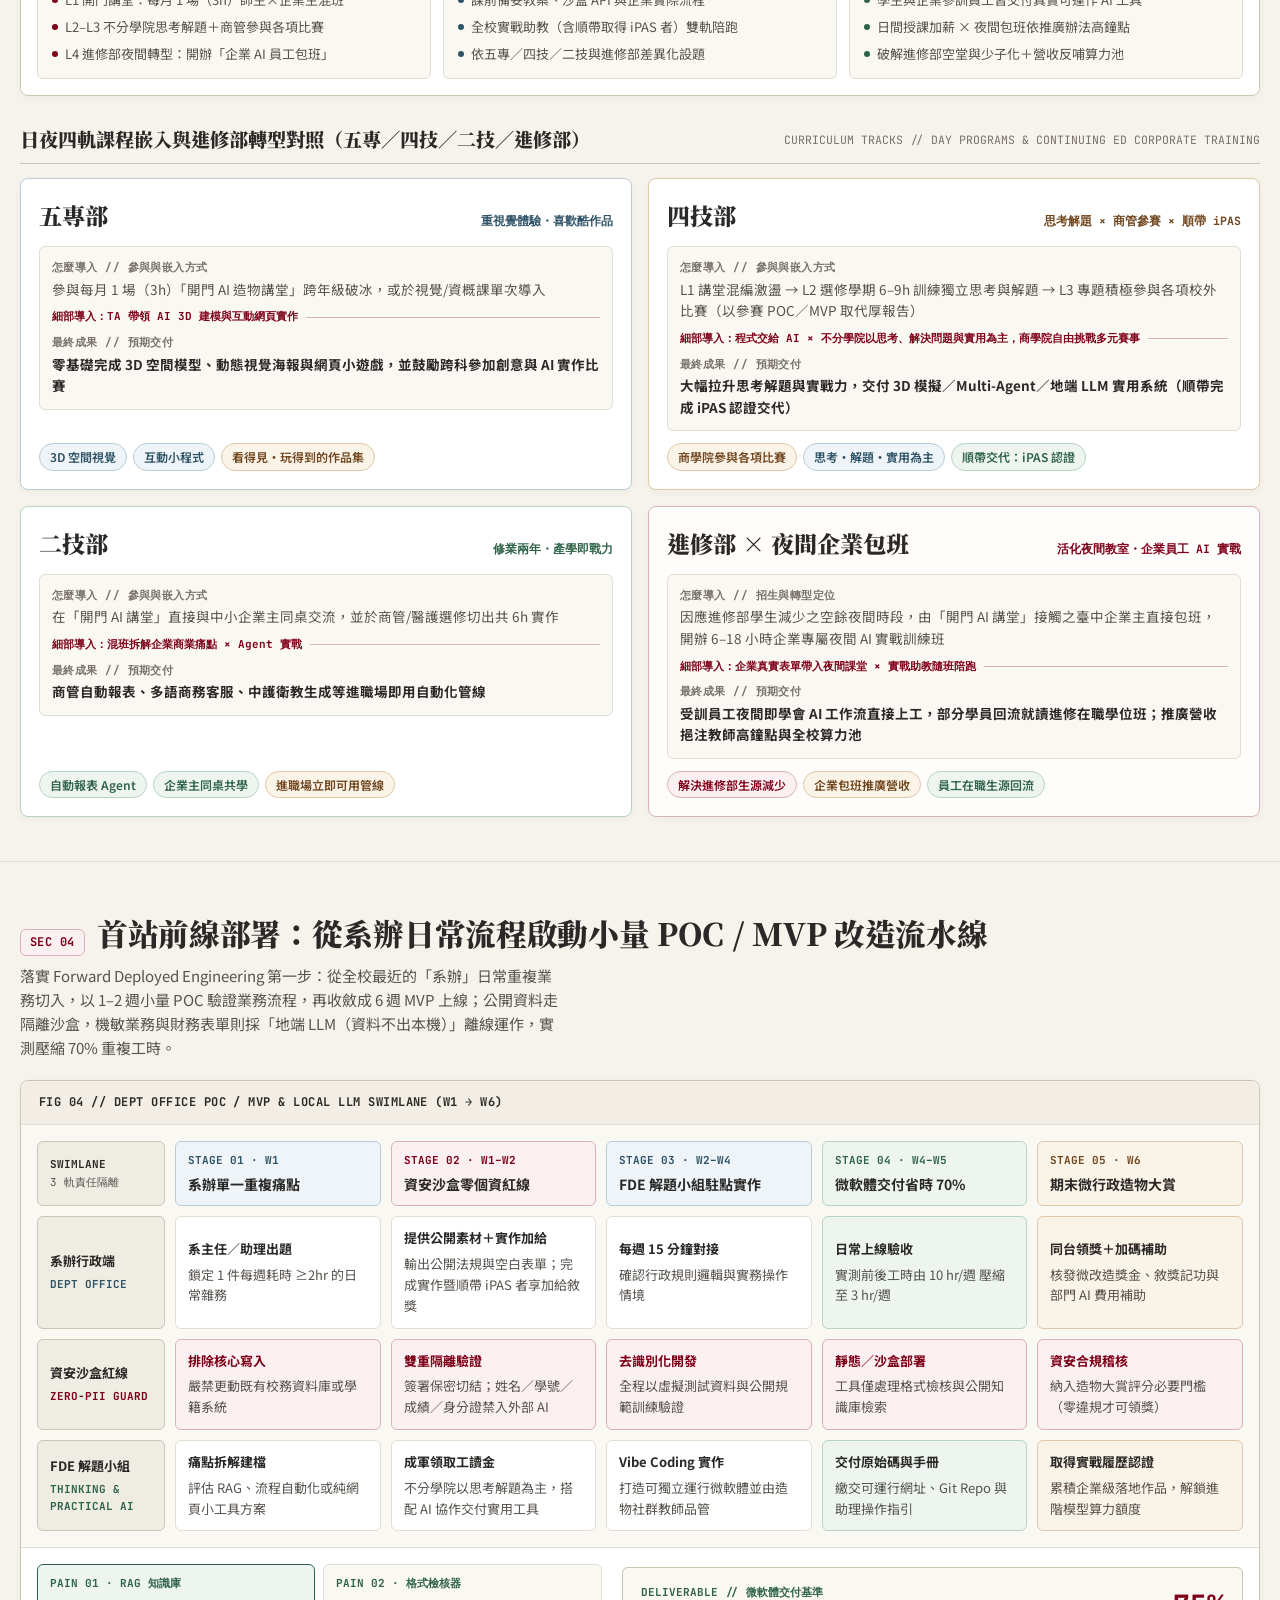
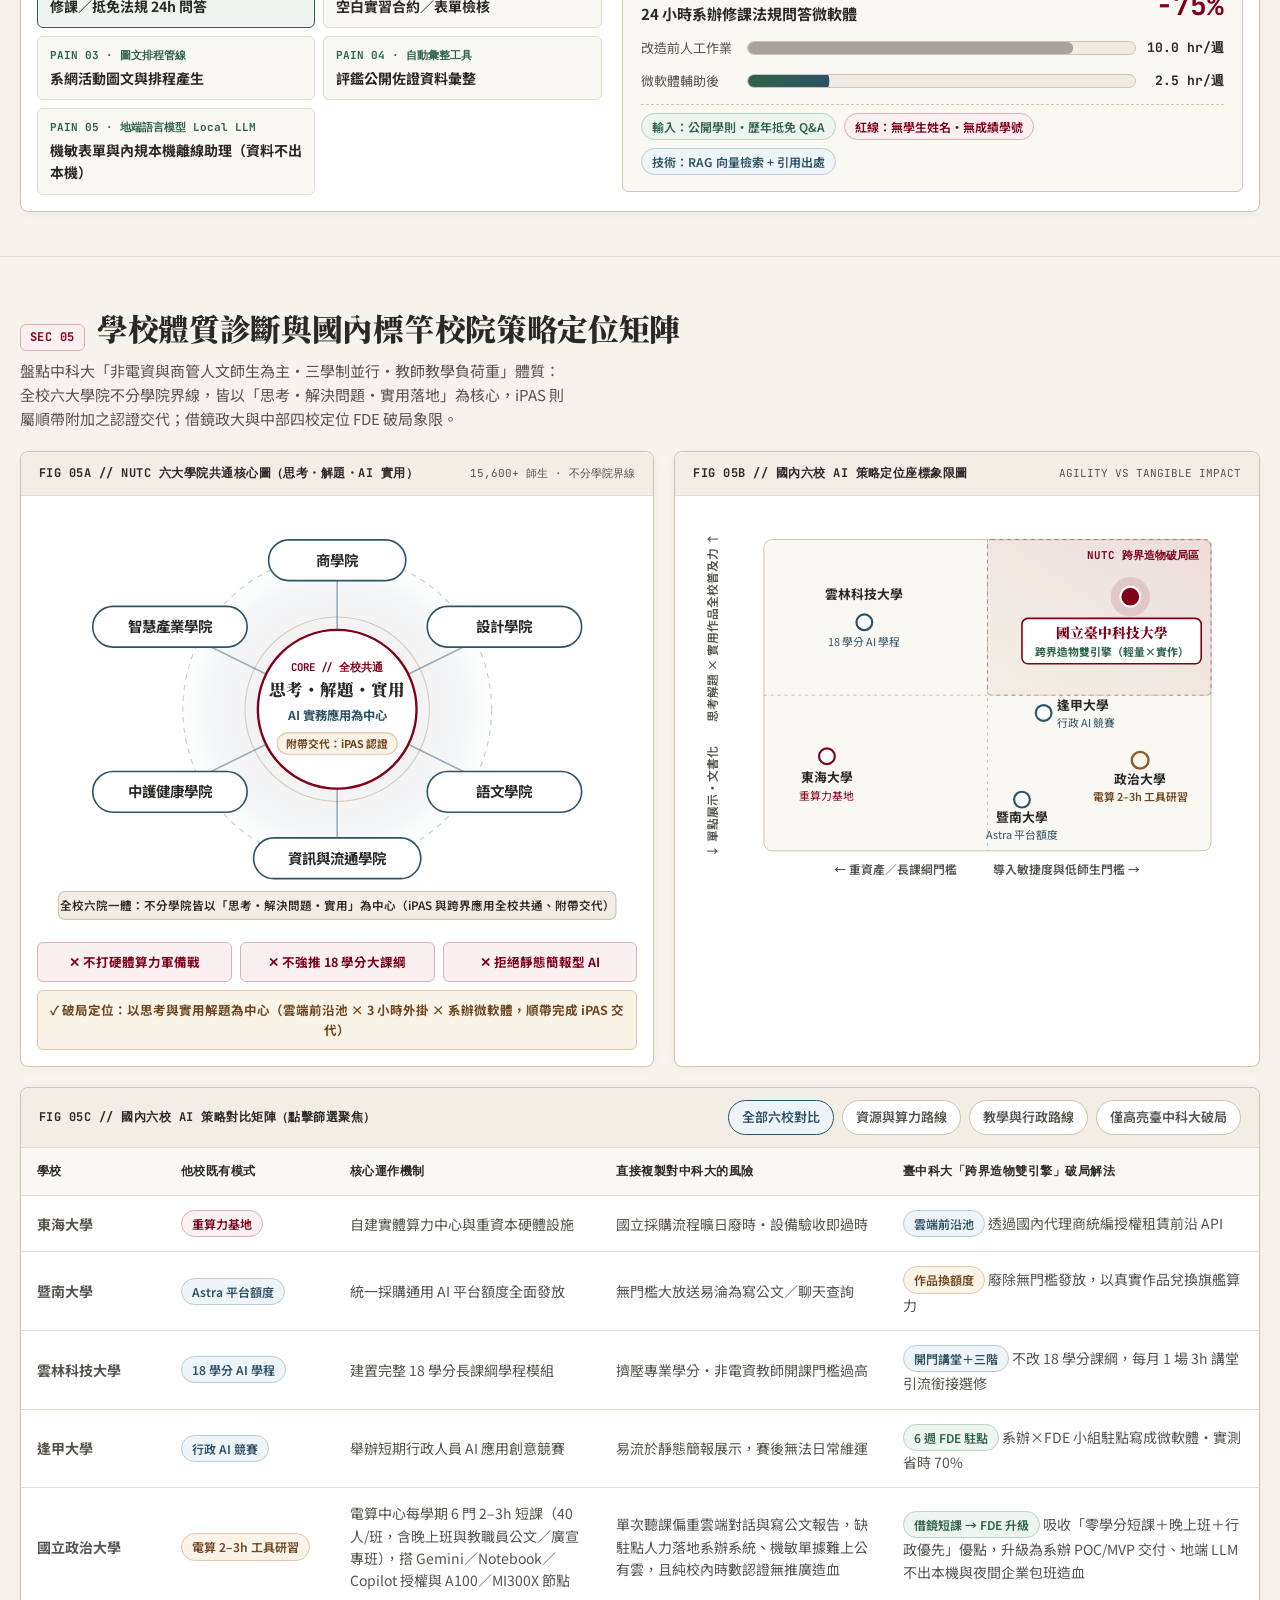
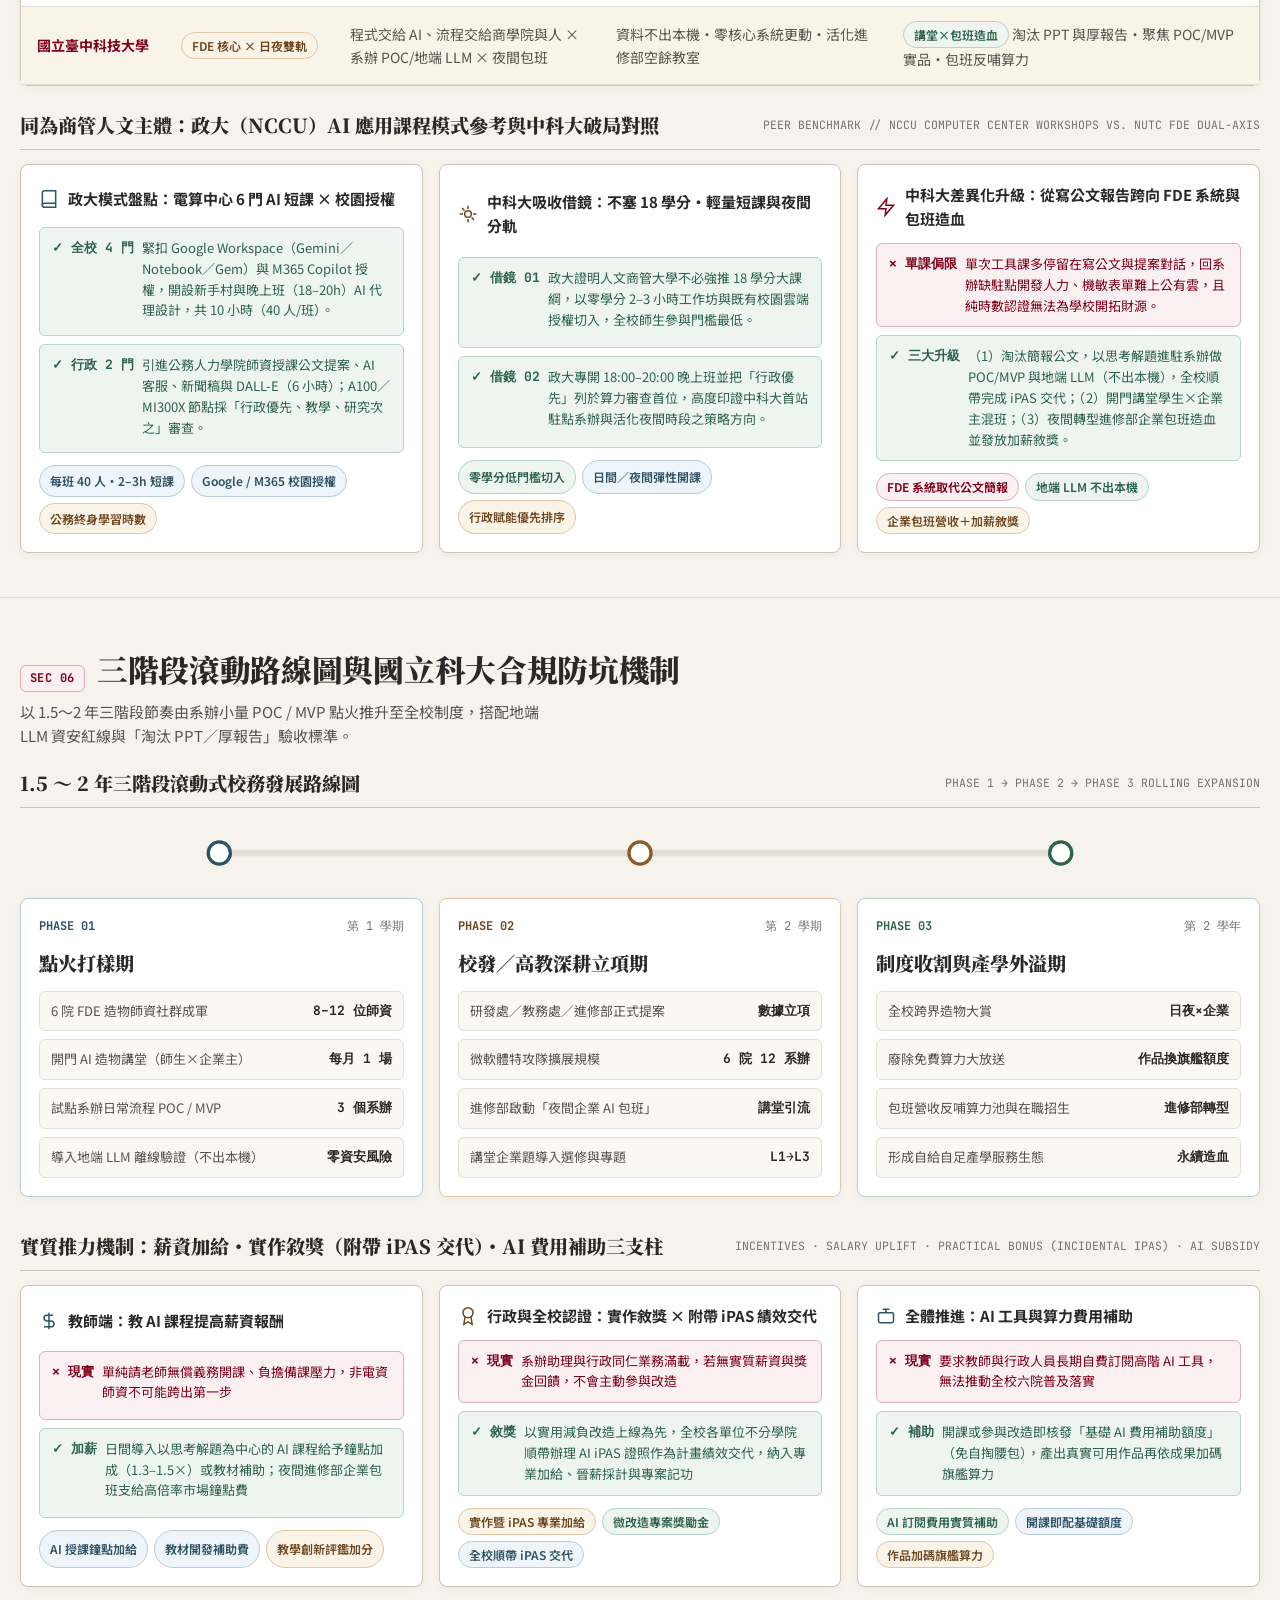
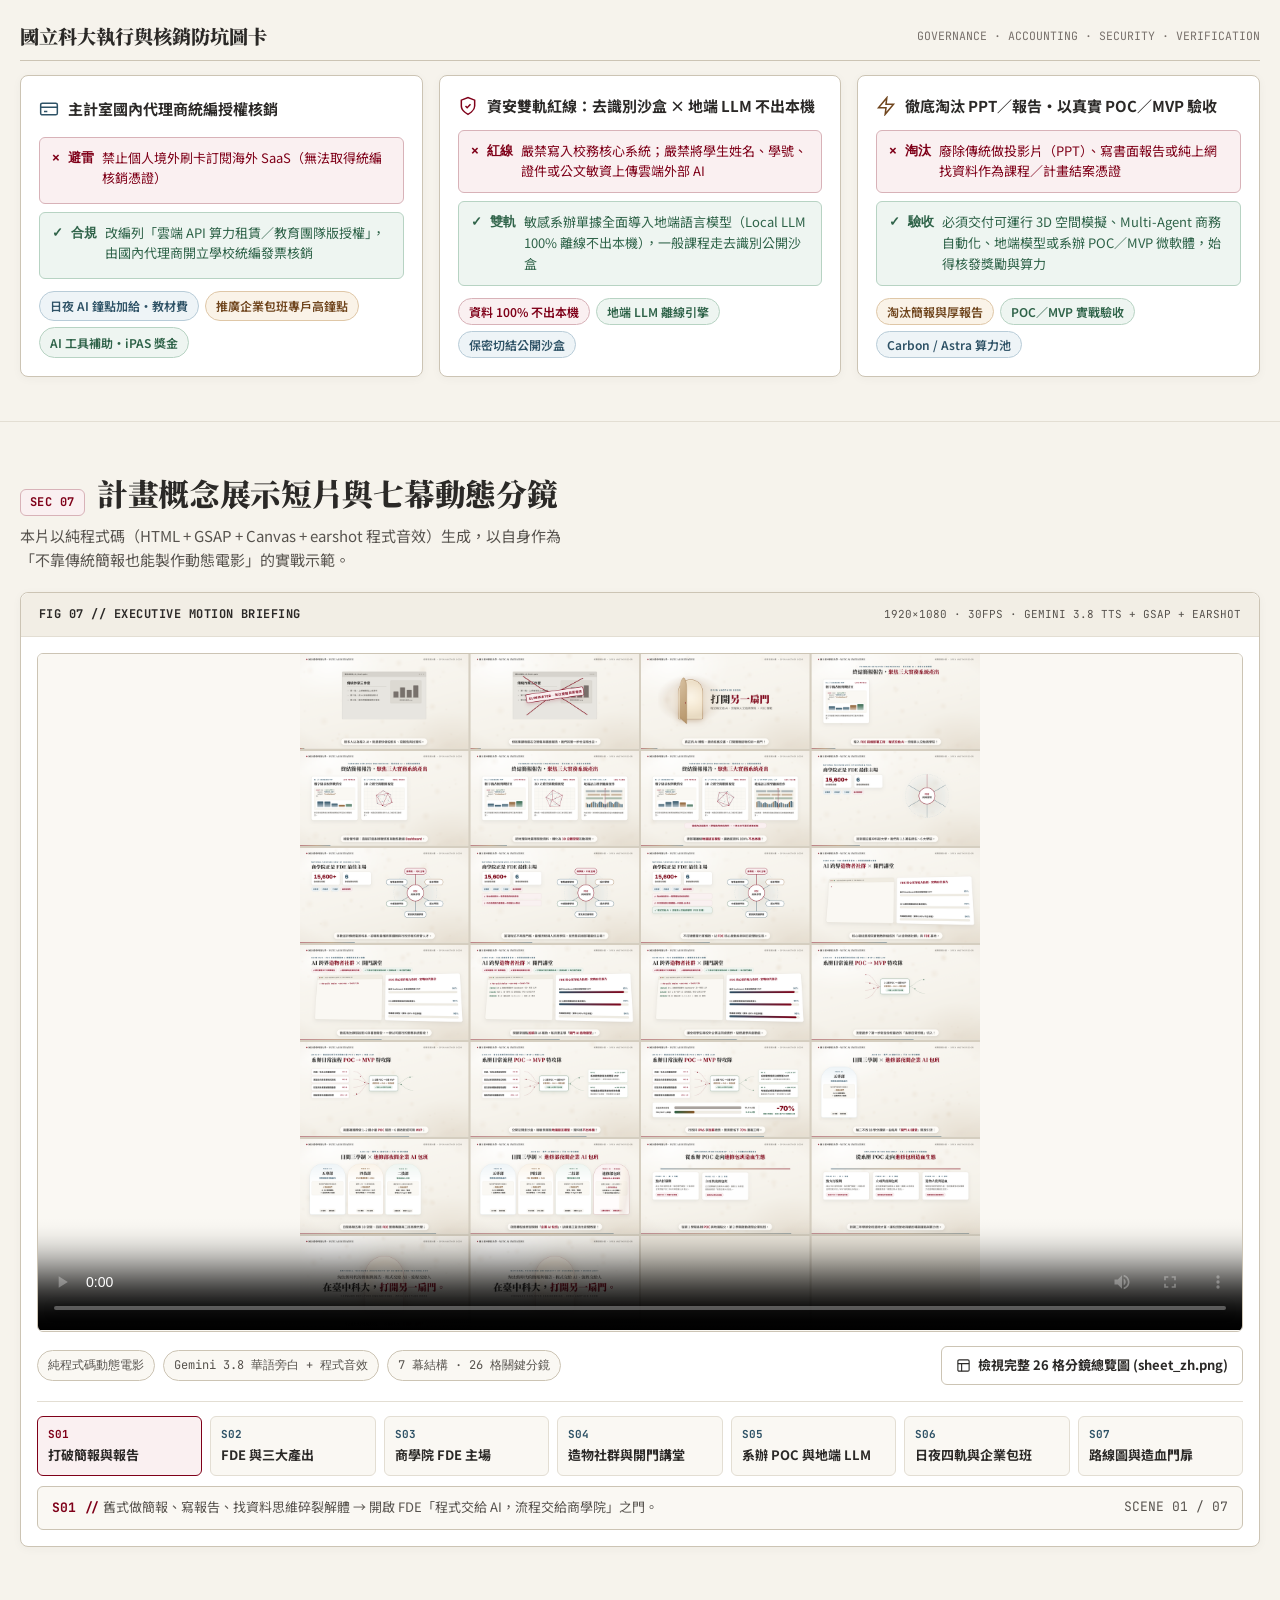
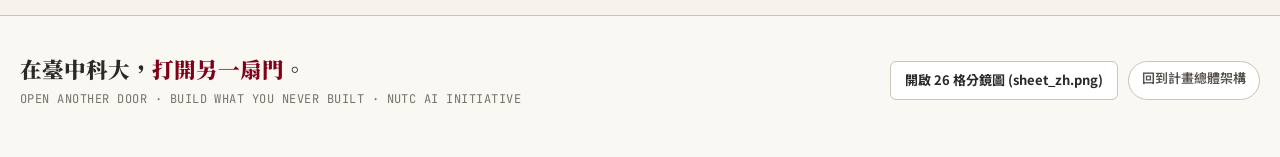
==== commit 03a879c7: "refactor(fig05a): center plan on thinking & practical AI across all 6 colleges without silos" ====
--- a/docs/index.html
+++ b/docs/index.html
@@ -60,7 +60,7 @@
               <svg viewBox="0 0 24 24" fill="none" stroke="currentColor" stroke-width="1.8" stroke-linecap="round" stroke-linejoin="round" aria-hidden="true">
                 <path d="M12 3v18M3 12h18M5.6 5.6l12.8 12.8"/>
               </svg>
-              <span>淘汰「做投影片、寫厚報告、單純找資料」！全面導入 Forward Deployed Engineering（FDE 前線部署工程）——「程式交給 AI，流程交給商學院與人」，從系辦日常流程小量 POC / MVP 起步，實作 3D 立體空間模擬、多代理人（Multi-Agent）跨系統商務自動化，以及不出本機的地端 LLM</span>
+              <span>淘汰「做投影片、寫厚報告、單純找資料」！全校六大學院不分界線，一律以「思考、解決問題、實用落地」為中心（程式交給 AI，思考、流程與人交給學生），從系辦日常流程小量 POC / MVP 起步，實作 3D 模擬、Multi-Agent 商務自動化與不出本機的地端 LLM（iPAS 認證全校共通、順帶交代）</span>
             </p>
           </div>
 
@@ -96,7 +96,7 @@
           <div class="kpi-pill" role="listitem">
             <div>
               <div class="kpi-main">加薪・獎勵・AI 補助</div>
-              <div class="kpi-sub">AI 授課加給 × 行政 iPAS 敘獎</div>
+              <div class="kpi-sub">AI 授課加給 × 行政實作（順帶 iPAS）</div>
             </div>
             <svg class="kpi-icon" viewBox="0 0 24 24" fill="none" stroke="currentColor" stroke-width="1.75" aria-hidden="true">
               <polygon points="12 2 21 7 21 17 12 22 3 17 3 7 12 2"/>
@@ -138,7 +138,7 @@
             <span class="section-code">SEC 01</span>
             <h2 class="section-title">計畫總體架構圖：FDE 前線部署核心 × 系辦 POC 與日夜培育雙軸</h2>
           </div>
-          <p class="section-thesis">告別投影片、書面報告與找資料作業！以「AI 跨界造物者社群」培育 Forward Deployed Engineers（FDE：程式交給 AI、流程交給商學院與領域專家），首站進駐「系辦」打造小量快速驗證之日常流程 POC / MVP 與不出本機之地端 LLM，同步串聯日間實作課與進修部夜間企業包班。</p>
+          <p class="section-thesis">告別投影片、書面報告與找資料作業！以「AI 跨界造物者社群」為核心，不分學院皆以思考、解決問題與實用落地為主（程式交給 AI，思考、流程與人交給學生；iPAS 認證則全校共通順帶交代），首站進駐「系辦」打造小量 POC / MVP 與不出本機之地端 LLM，同步串聯日間實作課與進修部夜間企業包班。</p>
         </div>
 
         <article class="plate">
@@ -229,7 +229,7 @@
                 <text x="236" y="50" fill="#7F0019" font-family="'JetBrains Mono', monospace" font-size="12.5" font-weight="700">1 HUB // 核心樞紐</text>
                 <text x="924" y="50" text-anchor="end" fill="#2B2927" font-family="'Noto Serif TC', serif" font-size="15" font-weight="900">AI 跨界造物者社群 × FDE 前線部署基地</text>
 
-                <text x="236" y="84" fill="#2B2927" font-family="'Noto Sans TC', sans-serif" font-size="12.5" font-weight="700">組成：跨 6 院 8–12 位實戰教師（程式交給 AI・流程交給商管與人）</text>
+                <text x="236" y="84" fill="#2B2927" font-family="'Noto Sans TC', sans-serif" font-size="12.5" font-weight="700">組成：全校 6 院 8–12 位實戰教師（以思考・解題・實用為中心，不分學院）</text>
                 <text x="924" y="84" text-anchor="end" fill="#57534E" font-family="'Noto Sans TC', sans-serif" font-size="11">3D 空間模擬・Multi-Agent・地端 LLM</text>
 
                 <!-- Iron Rule Pills -->
@@ -244,7 +244,7 @@
 
                 <rect x="236" y="138" width="688" height="28" rx="6" fill="#FAF8F3" stroke="#E3DED3"/>
                 <text x="580" y="157" text-anchor="middle" fill="#2E5266" font-family="'Noto Sans TC', sans-serif" font-size="11.5" font-weight="700">
-                  推力：聚焦可運行實務系統交付 ｜ 同步落實「授課加給・行政 iPAS 加薪・AI 費用補助」
+                  推力：聚焦可運行實務系統交付 ｜ 同步落實「授課加給・實作暨附帶 iPAS 敘獎・AI 補助」
                 </text>
               </g>
 
@@ -266,7 +266,7 @@
 
                 <rect x="261" y="292" width="118" height="98" rx="6" fill="#FAF8F3" stroke="#B8CCD8"/>
                 <text x="320" y="314" text-anchor="middle" fill="#2E5266" font-family="'JetBrains Mono', monospace" font-size="11" font-weight="700">FDE × 地端 AI</text>
-                <text x="320" y="337" text-anchor="middle" fill="#2B2927" font-family="'Noto Sans TC', sans-serif" font-size="12.5" font-weight="700">商管流程＋AI</text>
+                <text x="320" y="337" text-anchor="middle" fill="#2B2927" font-family="'Noto Sans TC', sans-serif" font-size="12.5" font-weight="700">思考拆解＋AI</text>
                 <text x="320" y="357" text-anchor="middle" fill="#57534E" font-family="'Noto Sans TC', sans-serif" font-size="11">公開沙盒雙軌</text>
                 <text x="320" y="374" text-anchor="middle" fill="#7F0019" font-family="'Noto Sans TC', sans-serif" font-size="10.5" font-weight="700">地端LLM不出本機</text>
 
@@ -280,7 +280,7 @@
 
                 <rect x="126" y="402" width="388" height="34" rx="6" fill="#EEF5F1" stroke="#B7D3C3"/>
                 <text x="320" y="424" text-anchor="middle" fill="#2F6349" font-family="'Noto Sans TC', sans-serif" font-size="11" font-weight="700">
-                  激勵：系辦減負 70% × 持 iPAS 行政加薪獎金 × FDE 實戰履歷
+                  激勵：系辦減負 70% × 實作暨順帶 iPAS 敘獎 × FDE 實戰履歷
                 </text>
               </g>
 
@@ -306,8 +306,8 @@
                 <rect x="779" y="326" width="122" height="110" rx="6" fill="#FAF8F3" stroke="#B8CCD8"/>
                 <text x="840" y="348" text-anchor="middle" fill="#2E5266" font-family="'JetBrains Mono', monospace" font-size="10.5" font-weight="700">L2–L3 日間學制</text>
                 <text x="840" y="370" text-anchor="middle" fill="#2B2927" font-family="'Noto Sans TC', sans-serif" font-size="11.5" font-weight="700">選修 6–9h × 專題</text>
-                <text x="840" y="392" text-anchor="middle" fill="#57534E" font-family="'Noto Sans TC', sans-serif" font-size="11">微軟體＋6 週場域</text>
-                <text x="840" y="410" text-anchor="middle" fill="#57534E" font-family="'Noto Sans TC', sans-serif" font-size="10.5">跨域參賽×iPAS證照</text>
+                <text x="840" y="392" text-anchor="middle" fill="#57534E" font-family="'Noto Sans TC', sans-serif" font-size="11">思考解題＋實用</text>
+                <text x="840" y="410" text-anchor="middle" fill="#57534E" font-family="'Noto Sans TC', sans-serif" font-size="10.5">競賽＋順帶iPAS</text>
 
                 <rect x="912" y="326" width="122" height="110" rx="6" fill="#FAF8F3" stroke="#B7D3C3"/>
                 <text x="973" y="348" text-anchor="middle" fill="#2F6349" font-family="'JetBrains Mono', monospace" font-size="10.5" font-weight="700">L4 進修部轉型</text>
@@ -323,15 +323,15 @@
                 <text x="166" y="523" fill="#70461E" font-family="'JetBrains Mono', monospace" font-size="12" font-weight="700">3 OUTCOMES &amp; CLOSED LOOP // 最終預期成果 × 算力激勵 × 產學外溢</text>
 
                 <rect x="162" y="544" width="256" height="72" rx="6" fill="#FAF8F3" stroke="#B7D3C3"/>
-                <text x="290" y="566" text-anchor="middle" fill="#2F6349" font-family="'Noto Sans TC', sans-serif" font-size="12.5" font-weight="700">人才：FDE 即戰力 × 跨域參賽力</text>
-                <text x="290" y="586" text-anchor="middle" fill="#57534E" font-family="'Noto Sans TC', sans-serif" font-size="11">商管生參與各項比賽・交付實務系統</text>
-                <text x="290" y="604" text-anchor="middle" fill="#78716C" font-family="'Noto Sans TC', sans-serif" font-size="10.5">（跨域以賽促學・淘汰投影片與厚報告）</text>
+                <text x="290" y="566" text-anchor="middle" fill="#2F6349" font-family="'Noto Sans TC', sans-serif" font-size="12.5" font-weight="700">人才：思考解題力 × 實用交付</text>
+                <text x="290" y="586" text-anchor="middle" fill="#57534E" font-family="'Noto Sans TC', sans-serif" font-size="11">商管生參與各項比賽・不分學院解題</text>
+                <text x="290" y="604" text-anchor="middle" fill="#78716C" font-family="'Noto Sans TC', sans-serif" font-size="10.5">（全校順帶 iPAS 交代・淘汰 PPT 報告）</text>
 
                 <path d="M 422 580 L 448 580" stroke="#8A5A2B" stroke-width="1.8" marker-end="url(#arrow-ochre)"/>
 
                 <rect x="452" y="544" width="256" height="72" rx="6" fill="#FAF8F3" stroke="#DFC7A7"/>
                 <text x="580" y="566" text-anchor="middle" fill="#70461E" font-family="'Noto Sans TC', sans-serif" font-size="13" font-weight="700">誘因：加薪獎勵 × AI 費用補助</text>
-                <text x="580" y="586" text-anchor="middle" fill="#57534E" font-family="'Noto Sans TC', sans-serif" font-size="11.5">教 AI 提高鐘點・行政 iPAS 加薪敘獎</text>
+                <text x="580" y="586" text-anchor="middle" fill="#57534E" font-family="'Noto Sans TC', sans-serif" font-size="11">教 AI 提高鐘點・行政實作暨順帶 iPAS</text>
                 <text x="580" y="604" text-anchor="middle" fill="#78716C" font-family="'Noto Sans TC', sans-serif" font-size="11">（全校補助基礎 AI 費・作品換算力）</text>
 
                 <path d="M 712 580 L 738 580" stroke="#2E5266" stroke-width="1.8" marker-end="url(#arrow-indigo)"/>
@@ -353,7 +353,7 @@
               </div>
               <div class="node-spec-title">AI 跨界造物社群 × FDE 基地</div>
               <ul class="spec-list">
-                <li><span class="spec-dot"></span>程式交給 AI，業務流程與人交給商學院</li>
+                <li><span class="spec-dot"></span>不分學院以思考、解決問題與實用落地為主</li>
                 <li><span class="spec-dot"></span>徹底淘汰投影片、厚報告與單純找資料作業</li>
                 <li><span class="spec-dot"></span>以極致實作課產出 3D 模擬・Multi-Agent・地端 LLM</li>
               </ul>
@@ -368,7 +368,7 @@
               <ul class="spec-list">
                 <li><span class="spec-dot"></span>挑系辦日常流程 1–2 週小量 POC → 6 週 MVP</li>
                 <li><span class="spec-dot"></span>機敏業務採「地端 LLM」資料 100% 不出本機</li>
-                <li><span class="spec-dot"></span>行政持 AI iPAS 加薪敘獎・目標減負 -70%</li>
+                <li><span class="spec-dot"></span>實作減負 -70%・全校順帶 iPAS 加薪交代</li>
               </ul>
             </div>
 
@@ -380,7 +380,7 @@
               <div class="node-spec-title">開門 AI 講堂 × 日夜雙軌培育</div>
               <ul class="spec-list">
                 <li><span class="spec-dot"></span>L1 每月 1 場（3h）學生×企業主混班短課</li>
-                <li><span class="spec-dot"></span>L2–L3 選修＋商學院領軍跨院組隊參與各項比賽</li>
+                <li><span class="spec-dot"></span>L2–L3 以思考解題為主・鼓勵商學院參與各項比賽</li>
                 <li><span class="spec-dot"></span>L4 進修部轉型「夜間企業 AI 包班」訓練員工</li>
               </ul>
             </div>
@@ -428,7 +428,7 @@
                 <div class="fde-formula-eq">
                   <span class="fde-formula-chip">程式碼交給 AI</span>
                   <span>＋</span>
-                  <span class="fde-formula-chip is-biz">業務流程、數字與人交給商學院</span>
+                  <span class="fde-formula-chip is-biz">思考、流程與人交給學生與現場</span>
                   <span>＝</span>
                   <span class="fde-formula-chip is-fde">FDE 前線部署工程師</span>
                 </div>
@@ -437,10 +437,10 @@
               <div class="fde-pillars">
                 <div class="fde-pillar">
                   <div class="fde-pillar-title">
-                    <span>1. 為什麼商學院是 FDE 最佳主場？</span>
-                    <span class="fde-pillar-tag">PROCESS &amp; DOMAIN FIRST</span>
+                    <span>1. 為什麼「思考與流程」才是核心主場？（全校共通）</span>
+                    <span class="fde-pillar-tag">THINKING &amp; PROCESS FIRST</span>
                   </div>
-                  <p>企業與學校現場真正的卡關點不在寫程式語法，而在拆解 <strong>ERP 毛利歸因、財稅法規、國貿單據、排班與簽核流程</strong>。AI 接手寫碼後，最懂商業邏輯與組織中「人」的商學院師生，最能前線部署成可用系統。</p>
+                  <p>企業與學校現場真正的卡關點不在寫程式語法，而在思考並拆解 <strong>ERP 毛利歸因、進銷存與國貿單據、排班與簽核流程</strong>。AI 接手寫碼後，全校六大學院師生不必再被學院界線框住，都能用思考主導流程並前線部署實用系統。</p>
                 </div>
 
                 <div class="fde-pillar">
@@ -448,15 +448,15 @@
                     <span>2. 怎麼起步？從「系辦日常流程」做小量 POC / MVP</span>
                     <span class="fde-pillar-tag">1–2W POC → 6W MVP</span>
                   </div>
-                  <p>不強求一次翻修校務大系統：先走進全校最近的場域——<strong>系辦</strong>，挑一件每週重複耗時的日常雜務（如法規問答、招生戰情、合約檢核），1–2 週快速做小量 <strong>POC（概念驗證）</strong>，驗證有效再收斂成 <strong>MVP（最小可行產品）</strong>。</p>
+                  <p>不強求一次翻修校務大系統：先走進全校最近的場域——<strong>系辦</strong>，挑一件每週重複耗時的日常雜務（如法規問答、合約格式檢核），1–2 週快速做小量 <strong>POC（概念驗證）</strong>，驗證有效再收斂成 <strong>MVP（最小可行產品）</strong>。</p>
                 </div>
 
                 <div class="fde-pillar">
                   <div class="fde-pillar-title">
-                    <span>3. 極致實作課 × 商學院跨域參賽淬鍊（終結簡報報告）</span>
-                    <span class="fde-pillar-tag">COMPETITION &amp; HANDS-ON</span>
+                    <span>3. 以思考解決問題為主 × 商學院參與各項比賽（順帶 iPAS 交代）</span>
+                    <span class="fde-pillar-tag">PROBLEM-SOLVING &amp; COMPETE</span>
                   </div>
-                  <p>直接以高度實作課與「以賽促學」取代找資料做 PPT：鼓勵商學院學生帶著商業洞察主動參與各項競賽，更跨院聯合資流、設計、語文與中護組隊參賽，在真實競賽實戰中拉升產出能力。</p>
+                  <p>不分任何學院界線，課程核心一律教導學生獨立思考、解決問題與實用落地（iPAS 認證全校共通、順帶交代）；商學院學生更能突破寫碼門檻主動參與各項比賽、跨域挑戰實作賽事，以運作成品取代報告 PPT。</p>
                 </div>
               </div>
             </div>
@@ -479,8 +479,8 @@
                 </div>
 
                 <div class="fde-shift-row">
-                  <div class="route-bad"><span class="route-mark">✕ 淘汰</span><span>關在教室紙上談兵交期末報告，商管生因缺寫碼人力不敢挑戰技術與創新賽事</span></div>
-                  <div class="route-good"><span class="route-mark">✓ 跨域參賽</span><span>AI 補足寫碼門檻，讓商學院學生參與各項比賽、跨院組隊以 POC／MVP 實品出征淬鍊戰力</span></div>
+                  <div class="route-bad"><span class="route-mark">✕ 淘汰</span><span>被學院分工框架限制且只交書面報告，商管生因缺寫碼人力不敢挑戰實作與創新賽事</span></div>
+                  <div class="route-good"><span class="route-mark">✓ 思考與參賽</span><span>全校不分學院以思考解題與實用為主（順帶 iPAS），商學院學生也能參與各項比賽並跨域出征</span></div>
                 </div>
               </div>
             </div>
@@ -524,12 +524,12 @@
               <span class="pill-tag cyan">跨系統主動執行</span>
             </div>
             <ul class="fde-work-list">
-              <li><strong>商務流程與多語客服自動協作</strong>：涵蓋國貿多語詢價（RFQ）與報關文件核對、財稅憑證與 ERP 毛利交叉稽核、跨境多語客服自動分流，以及醫護跨科追蹤與關懷提醒工作流。</li>
-              <li><strong>商管定義規則・AI 主動跨越系統邊界</strong>：讓 AI 從被動看板升級為主動比對異常、觸發簽核與雙向回覆的實戰代理，由商學院學生主導商業邏輯與異常防呆設計。</li>
+              <li><strong>商務流程與多語客服自動協作</strong>：涵蓋國貿多語詢價（RFQ）與報關文件核對、進銷存憑證與 ERP 毛利交叉稽核、跨境多語客服自動分流，以及醫護跨科追蹤與關懷提醒工作流。</li>
+              <li><strong>商管定義規則・AI 主動跨越系統邊界</strong>：讓 AI 從被動看板升級為主動比對異常、觸發簽核與雙向回覆的實戰代理，由學生思考主導商業邏輯與異常防呆設計。</li>
             </ul>
             <div class="fde-link-row">
               <span class="pill-tag cyan">國貿多語與客服分流</span>
-              <span class="pill-tag gold">財稅與 ERP 交叉稽核</span>
+              <span class="pill-tag gold">進銷存與 ERP 稽核</span>
               <span class="pill-tag mint">醫護與跨系統工作流</span>
             </div>
           </article>
@@ -575,10 +575,10 @@
           </article>
         </div>
 
-        <!-- 2C: Competition-Driven Growth for Business & Cross-Disciplinary Teams -->
+        <!-- 2C: Thinking Core & Competition-Driven Growth -->
         <div class="subblock-title" style="margin-top: 28px;">
-          <h3>能力淬鍊加速器：推動商學院學生參與各項比賽 × 跨領域組隊出征</h3>
-          <span>COMPETITION-DRIVEN GROWTH // BUSINESS STUDENTS × CROSS-DISCIPLINARY TEAMS</span>
+          <h3>核心教育哲學與加速器：以思考解題為中心 × 商學院參與各項比賽</h3>
+          <span>PROBLEM-SOLVING CORE // UNIVERSAL ACROSS COLLEGES × BUSINESS COMPETITIONS</span>
         </div>
 
         <div class="compliance-grid">
@@ -599,15 +599,15 @@
             <div class="comp-route">
               <div class="route-bad">
                 <span class="route-mark">✕ 過往瓶頸</span>
-                <span>傳統商管學生雖懂市場、財稅與營運流程，卻因缺乏程式開發能力，面對資訊應用、數據創新或跨域黑客松等比賽往往卻步。</span>
+                <span>傳統商管學生雖懂市場、進銷存與營運流程，卻因缺乏程式開發能力，面對資訊應用、流程自動化或創新黑客松等比賽往往卻步。</span>
               </div>
               <div class="route-good">
                 <span class="route-mark">✓ FDE 突破</span>
-                <span>「程式碼交給 AI」後，商學院學生能直接把商業企劃做成可運行的 3D 空間模擬、Multi-Agent 商務系統或地端 AI 實品，主動出擊各類校外與全國賽事。</span>
+                <span>「程式碼交給 AI」後，商學院學生能憑藉思考拆解痛點，直接把商業企劃做成可運行的 3D 模擬、Multi-Agent 商務系統或地端 AI 實品，主動出擊各類跨域賽事。</span>
               </div>
             </div>
             <div class="comp-items">
-              <span class="pill-tag coral">商業企劃直接變實品</span>
+              <span class="pill-tag coral">商業思考直接變實品</span>
               <span class="pill-tag cyan">多元賽事全面參與</span>
               <span class="pill-tag mint">實戰解題力躍升</span>
             </div>
@@ -623,22 +623,22 @@
                   <path d="M17 14a4 4 0 0 1 4 4v2"/>
                 </svg>
               </div>
-              <h4 class="comp-title">跨院混編戰隊：商管 × 資流 × 設計 × 語文／中護</h4>
+              <h4 class="comp-title">不分學院界線：以思考為中心・教導解決問題與實用為主</h4>
             </div>
             <div class="comp-route">
               <div class="route-good">
-                <span class="route-mark">✓ 講堂媒合組隊</span>
-                <span>以每月「開門 AI 造物講堂」作為跨院組隊媒合池：商學院主導商業邏輯與痛點定義、資流強化系統架構、設計負責 3D 與介面、語文及中護切入多語與健康情境。</span>
+                <span class="route-mark">✓ 拒絕形式分工</span>
+                <span>不搞「特定學院寫程式、特定學院貼標籤做美工」的僵化框架；全校六大學院（商管、智產、設計、中護、語文、資流）一律以思考與解題為核心。</span>
               </div>
               <div class="route-good">
-                <span class="route-mark">✓ 跨域實戰成長</span>
-                <span>讓商管生在跨領域高強度備賽協作中學會產品定義、跨專業溝通與快速迭代，練就真實職場最稀缺的跨域整合力。</span>
+                <span class="route-mark">✓ 實用落地優先</span>
+                <span>AI 實務應用全校共通，課堂聚焦教導學生獨立思考、定義真問題並做出真正實用的工具；面對多元賽事或題目時再自然協作，不設學院框框。</span>
               </div>
             </div>
             <div class="comp-items">
-              <span class="pill-tag gold">跨六院混編組隊</span>
-              <span class="pill-tag cyan">商管主導流程與價值</span>
-              <span class="pill-tag mint">跨域溝通與系統整合</span>
+              <span class="pill-tag gold">全校六院一體</span>
+              <span class="pill-tag cyan">思考・解題・實用為主</span>
+              <span class="pill-tag mint">不設學院界線</span>
             </div>
           </article>
 
@@ -649,22 +649,22 @@
                   <path d="M12 2L15.09 8.26L22 9.27L17 14.14L18.18 21.02L12 17.77L5.82 21.02L7 14.14L2 9.27L8.91 8.26L12 2Z"/>
                 </svg>
               </div>
-              <h4 class="comp-title">以賽促學制度化：參賽抵專題報告 × 算力與指導激勵</h4>
+              <h4 class="comp-title">以賽促學與務實交代：參賽實品抵報告 × 順帶產出 iPAS 認證</h4>
             </div>
             <div class="comp-route">
               <div class="route-good">
                 <span class="route-mark">✓ 以賽代考機制</span>
-                <span>L2 選修與 L3 畢業專題全面開放「以參與各項比賽之可運作系統取代傳統書面報告」，將課堂實作直接推向外部評審檢驗。</span>
+                <span>L2 選修與 L3 畢業專題全面開放「以參與各項比賽之可運作系統取代傳統書面報告」，將真實思考與實用產出直接推向外部評審檢驗。</span>
               </div>
               <div class="route-good">
-                <span class="route-mark">✓ 備賽資源後盾</span>
-                <span>優先核配跨域參賽團隊進階 AI 算力額度與報名費補助，並將教師指導跨院競賽納入教學創新評鑑與專案獎勵。</span>
+                <span class="route-mark">✓ 順帶交代 iPAS</span>
+                <span>優先核配參賽團隊進階 AI 算力與報名費補助；iPAS 認證則全校不分學院共通輔導考取，作為具備實作力後順帶附加的計畫績效交代。</span>
               </div>
             </div>
             <div class="comp-items">
               <span class="pill-tag mint">參賽實品取代厚報告</span>
               <span class="pill-tag gold">備賽算力與報名補助</span>
-              <span class="pill-tag coral">跨域指導實質獎勵</span>
+              <span class="pill-tag coral">順帶交代：iPAS 認證</span>
             </div>
           </article>
         </div>
@@ -681,7 +681,7 @@
             <span class="section-code">SEC 03</span>
             <h2 class="section-title">極致實作課程與進修部轉型：淘汰報告 PPT → 日夜 FDE 培育</h2>
           </div>
-          <p class="section-thesis">不再安排做投影片、寫報告或純找資料作業！以高度實作課程直接帶領學生產出 3D 空間模擬、Multi-Agent 跨系統商務自動化與地端 AI：每月 1 次「開門 AI 造物講堂」引流，日間銜接選修（6–9h）與 6 週專題，並推動商學院學生參與各項比賽與跨領域組隊出征提升能力；夜間因應進修部生源減少轉型開辦「企業 AI 員工實戰包班」。</p>
+          <p class="section-thesis">不再安排做投影片、寫報告或純找資料作業！全校六大學院不分學院界線，皆以「思考、解決問題、實用落地」為中心（iPAS 認證全校共通、順帶交代）：每月 1 次「開門 AI 造物講堂」引流，日間銜接選修（6–9h）與 6 週專題，並推動商學院學生參與各項比賽與跨域挑戰；夜間因應進修部生源減少轉型開辦「企業 AI 員工實戰包班」。</p>
         </div>
 
         <article class="plate">
@@ -762,19 +762,19 @@
                 <rect x="32" y="212" width="272" height="122" rx="6" fill="#FAF8F3" stroke="#B8CCD8"/>
                 <text x="44" y="232" fill="#2E5266" font-family="'JetBrains Mono', monospace" font-size="10.5" font-weight="700">LEVEL 2 // 系所選修深化（學期中）</text>
                 <text x="44" y="253" fill="#2B2927" font-family="'Noto Sans TC', sans-serif" font-size="12.5" font-weight="700">既有選修切 2–3 週（學期共 6–9h）</text>
-                <text x="44" y="273" fill="#57534E" font-family="'Noto Sans TC', sans-serif" font-size="11">• 不改 18 學分課綱・商管設計語文醫護</text>
-                <text x="44" y="291" fill="#57534E" font-family="'Noto Sans TC', sans-serif" font-size="11">• 結合 iPAS AI 應用規劃師證照考訓</text>
+                <text x="44" y="273" fill="#57534E" font-family="'Noto Sans TC', sans-serif" font-size="11">• 不改 18 學分課綱・全校六院皆可嵌入</text>
+                <text x="44" y="291" fill="#57534E" font-family="'Noto Sans TC', sans-serif" font-size="11">• 以思考解題為主（順帶輔導 iPAS 交代）</text>
                 <rect x="44" y="304" width="248" height="22" rx="4" fill="#EEF4F7"/>
-                <text x="168" y="319" text-anchor="middle" fill="#2E5266" font-family="'Noto Sans TC', sans-serif" font-size="10.5" font-weight="700">目標：完成系域微軟體＋取得國家認證</text>
+                <text x="168" y="319" text-anchor="middle" fill="#2E5266" font-family="'Noto Sans TC', sans-serif" font-size="10.5" font-weight="700">目標：培養思考解題＋順帶取得認證</text>
 
                 <!-- Layer 3 -->
                 <rect x="32" y="344" width="272" height="122" rx="6" fill="#FAF8F3" stroke="#B7D3C3"/>
                 <text x="44" y="364" fill="#2F6349" font-family="'JetBrains Mono', monospace" font-size="10.5" font-weight="700">LEVEL 3 // 場域與競賽實戰（大三四專題）</text>
-                <text x="44" y="385" fill="#2B2927" font-family="'Noto Sans TC', sans-serif" font-size="12.5" font-weight="700">6 週駐點 × 商管跨域組隊參賽</text>
+                <text x="44" y="385" fill="#2B2927" font-family="'Noto Sans TC', sans-serif" font-size="12.5" font-weight="700">6 週駐點 × 商管跨域參與比賽</text>
                 <text x="44" y="405" fill="#57534E" font-family="'Noto Sans TC', sans-serif" font-size="11">• 承接系辦／企業痛點＋投入各項比賽</text>
-                <text x="44" y="423" fill="#57534E" font-family="'Noto Sans TC', sans-serif" font-size="11">• 商管＋資流＋設計跨院混編組隊交付</text>
+                <text x="44" y="423" fill="#57534E" font-family="'Noto Sans TC', sans-serif" font-size="11">• 不分學院以思考與實用系統直接交付</text>
                 <rect x="44" y="436" width="248" height="22" rx="4" fill="#EEF5F1"/>
-                <text x="168" y="451" text-anchor="middle" fill="#2F6349" font-family="'Noto Sans TC', sans-serif" font-size="10.5" font-weight="700">定位：以賽促學淬鍊能力＋系統落地</text>
+                <text x="168" y="451" text-anchor="middle" fill="#2F6349" font-family="'Noto Sans TC', sans-serif" font-size="10.5" font-weight="700">定位：以思考解題＋實品取代厚報告</text>
 
                 <!-- Layer 4 -->
                 <rect x="32" y="476" width="272" height="140" rx="6" fill="#FFF9F9" stroke="#C48B92"/>
@@ -807,12 +807,12 @@
                 <rect x="410" y="162" width="340" height="42" rx="5" fill="#FFFFFF" stroke="#E3DED3"/>
                 <rect x="418" y="171" width="64" height="24" rx="4" fill="#EEF4F7"/>
                 <text x="450" y="187" text-anchor="middle" fill="#2E5266" font-family="'JetBrains Mono', monospace" font-size="10.5" font-weight="700">第 1 小時</text>
-                <text x="490" y="187" fill="#2B2927" font-family="'Noto Sans TC', sans-serif" font-size="11.5">教師依企業／系科痛點現場 Live Demo 拆解</text>
+                <text x="490" y="187" fill="#2B2927" font-family="'Noto Sans TC', sans-serif" font-size="11.5">教師依企業／系科痛點引導思考拆解 Demo</text>
 
                 <rect x="410" y="210" width="340" height="42" rx="5" fill="#FFFFFF" stroke="#E3DED3"/>
                 <rect x="418" y="219" width="64" height="24" rx="4" fill="#FAF3E8"/>
                 <text x="450" y="235" text-anchor="middle" fill="#70461E" font-family="'JetBrains Mono', monospace" font-size="10.5" font-weight="700">第 2 小時</text>
-                <text x="490" y="235" fill="#2B2927" font-family="'Noto Sans TC', sans-serif" font-size="11.5">學員或企業員工手把手實作，iPAS TA 協作</text>
+                <text x="490" y="235" fill="#2B2927" font-family="'Noto Sans TC', sans-serif" font-size="11.5">學員或企業員工手把手實作，實戰 TA 協作</text>
 
                 <rect x="410" y="258" width="340" height="42" rx="5" fill="#FFFFFF" stroke="#E3DED3"/>
                 <rect x="418" y="267" width="64" height="24" rx="4" fill="#EEF5F1"/>
@@ -828,8 +828,8 @@
                 <text x="422" y="400" fill="#57534E" font-family="'Noto Sans TC', sans-serif" font-size="11">每月講堂體驗 3D 空間建模、動態海報、互動網頁</text>
 
                 <rect x="410" y="424" width="340" height="56" rx="5" fill="#FFFFFF" stroke="#DFC7A7"/>
-                <text x="422" y="444" fill="#70461E" font-family="'Noto Sans TC', sans-serif" font-size="12.5" font-weight="700">四技部｜FDE 專題 × 商管跨域參賽</text>
-                <text x="422" y="464" fill="#57534E" font-family="'Noto Sans TC', sans-serif" font-size="10.8">商學院跨院組隊參與各項比賽＋系辦／企業題＋iPAS</text>
+                <text x="422" y="444" fill="#70461E" font-family="'Noto Sans TC', sans-serif" font-size="12.5" font-weight="700">四技部｜思考解題 × 商管跨域參賽</text>
+                <text x="422" y="464" fill="#57534E" font-family="'Noto Sans TC', sans-serif" font-size="10.8">不分學院以實用解題為主・參與各項比賽（順帶 iPAS）</text>
 
                 <rect x="410" y="488" width="340" height="56" rx="5" fill="#FFFFFF" stroke="#B7D3C3"/>
                 <text x="422" y="508" fill="#2F6349" font-family="'Noto Sans TC', sans-serif" font-size="12.5" font-weight="700">二技部｜兩年務實職場管線</text>
@@ -851,12 +851,12 @@
                 <!-- Outcome 1: Student & Corporate Staff -->
                 <rect x="856" y="80" width="272" height="168" rx="6" fill="#FAF8F3" stroke="#B7D3C3"/>
                 <text x="870" y="104" fill="#2F6349" font-family="'JetBrains Mono', monospace" font-size="11" font-weight="700">OUTCOME 1 // 日間生與企業學員</text>
-                <text x="870" y="130" fill="#2B2927" font-family="'Noto Sans TC', sans-serif" font-size="12.5" font-weight="700">實戰系統 × 跨域競賽力 × 員工即戰力</text>
-                <text x="870" y="154" fill="#57534E" font-family="'Noto Sans TC', sans-serif" font-size="11.5">• 學生 100% 交付網頁/Repo/3D/影音</text>
+                <text x="870" y="130" fill="#2B2927" font-family="'Noto Sans TC', sans-serif" font-size="12.5" font-weight="700">思考解題 × 競賽戰力 × 員工即戰力</text>
+                <text x="870" y="154" fill="#57534E" font-family="'Noto Sans TC', sans-serif" font-size="11.5">• 學生 100% 交付實用網頁/Repo/3D</text>
                 <text x="870" y="174" fill="#57534E" font-family="'Noto Sans TC', sans-serif" font-size="11.5">• 企業員工上完夜間包班即可上手 AI</text>
-                <text x="870" y="194" fill="#57534E" font-family="'Noto Sans TC', sans-serif" font-size="11.5">• 商管生跨域參與各項比賽＋考取 iPAS</text>
+                <text x="870" y="194" fill="#57534E" font-family="'Noto Sans TC', sans-serif" font-size="11.5">• 商管參與各項比賽・全校順帶 iPAS</text>
                 <rect x="870" y="212" width="244" height="24" rx="4" fill="#EEF5F1"/>
-                <text x="992" y="228" text-anchor="middle" fill="#2F6349" font-family="'Noto Sans TC', sans-serif" font-size="10.5" font-weight="700">成效：學生拿戰力、企業帶走 AI 流程</text>
+                <text x="992" y="228" text-anchor="middle" fill="#2F6349" font-family="'Noto Sans TC', sans-serif" font-size="10.5" font-weight="700">成效：學生拿解題力、企業帶走實用流程</text>
 
                 <!-- Outcome 2: Faculty Dual Incentives -->
                 <rect x="856" y="264" width="272" height="168" rx="6" fill="#FAF8F3" stroke="#B8CCD8"/>
@@ -893,7 +893,7 @@
               <div class="node-spec-title">講堂引流 × 日間微修 × 夜間包班</div>
               <ul class="spec-list">
                 <li><span class="spec-dot"></span>L1 開門講堂：每月 1 場（3h）師生×企業主混班</li>
-                <li><span class="spec-dot"></span>L2–L3 選修＋商學院跨院組隊參與各項比賽與專題</li>
+                <li><span class="spec-dot"></span>L2–L3 不分學院思考解題＋商管參與各項比賽</li>
                 <li><span class="spec-dot"></span>L4 進修部夜間轉型：開辦「企業 AI 員工包班」</li>
               </ul>
             </div>
@@ -906,7 +906,7 @@
               <div class="node-spec-title">日間不排擠學分 × 夜間企業客製</div>
               <ul class="spec-list">
                 <li><span class="spec-dot"></span>課前備妥教案、沙盒 API 與企業實際流程</li>
-                <li><span class="spec-dot"></span>iPAS 教學助教（TA）日夜間雙軌隨班陪跑</li>
+                <li><span class="spec-dot"></span>全校實戰助教（含順帶取得 iPAS 者）雙軌陪跑</li>
                 <li><span class="spec-dot"></span>依五專／四技／二技與進修部差異化設題</li>
               </ul>
             </div>
@@ -961,23 +961,23 @@
           <article class="leap-card is-gold">
             <div class="leap-top">
               <span class="leap-track">四技部</span>
-              <span class="leap-trait">商管跨域參賽 × FDE 專題 × iPAS</span>
+              <span class="leap-trait">思考解題 × 商管參賽 × 順帶 iPAS</span>
             </div>
             <div class="leap-flow">
               <div class="leap-step">
                 <span class="leap-step-lbl">怎麼導入 // 參與與嵌入方式</span>
-                <span class="leap-step-val">L1 講堂跨院媒合組隊 → L2 選修學期 6–9h 實作 → L3 專題積極參與各項校外比賽（以參賽 POC／MVP 系統取代厚報告）</span>
-              </div>
-              <div class="leap-arrow">細部導入：程式交給 AI × 商學院主導商業流程，跨院聯合資流／設計／語文／中護組隊參賽提升能力</div>
+                <span class="leap-step-val">L1 講堂混編激盪 → L2 選修學期 6–9h 訓練獨立思考與解題 → L3 專題積極參與各項校外比賽（以參賽 POC／MVP 取代厚報告）</span>
+              </div>
+              <div class="leap-arrow">細部導入：程式交給 AI × 不分學院以思考、解決問題與實用為主，商學院自由挑戰多元賽事</div>
               <div class="leap-step">
                 <span class="leap-step-lbl">最終成果 // 預期交付</span>
-                <span class="leap-step-val is-after">透過各項競賽實戰大幅提升解題與跨域力，交付 3D 模擬／Multi-Agent／地端 LLM 實品＋iPAS 證照</span>
+                <span class="leap-step-val is-after">大幅拉升思考解題與實戰力，交付 3D 模擬／Multi-Agent／地端 LLM 實用系統（順帶完成 iPAS 認證交代）</span>
               </div>
             </div>
             <div class="leap-tags">
               <span class="pill-tag gold">商學院參與各項比賽</span>
-              <span class="pill-tag cyan">跨院混編組隊</span>
-              <span class="pill-tag mint">iPAS AI 應用規劃師</span>
+              <span class="pill-tag cyan">思考・解題・實用為主</span>
+              <span class="pill-tag mint">順帶交代：iPAS 認證</span>
             </div>
           </article>
 
@@ -1016,7 +1016,7 @@
                 <span class="leap-step-lbl">怎麼導入 // 招生與轉型定位</span>
                 <span class="leap-step-val">因應進修部學生減少之空餘夜間時段，由「開門 AI 講堂」接觸之臺中企業主直接包班，開辦 6–18 小時企業專屬夜間 AI 實戰訓練班</span>
               </div>
-              <div class="leap-arrow">細部導入：企業真實表單帶入夜間課堂 × iPAS 助教隨班陪跑</div>
+              <div class="leap-arrow">細部導入：企業真實表單帶入夜間課堂 × 實戰助教隨班陪跑</div>
               <div class="leap-step">
                 <span class="leap-step-lbl">最終成果 // 預期交付</span>
                 <span class="leap-step-val is-after">受訓員工夜間即學會 AI 工作流直接上工，部分學員回流就讀進修在職學位班；推廣營收挹注教師高鐘點與全校算力池</span>
@@ -1068,7 +1068,7 @@
               </div>
               <div class="stage-head">
                 <span class="stage-wk">STAGE 03 · W2–W4</span>
-                <span class="stage-name">資流+該系 iPAS 雙人進駐</span>
+                <span class="stage-name">FDE 解題小組駐點實作</span>
               </div>
               <div class="stage-head is-deliver">
                 <span class="stage-wk">STAGE 04 · W4–W5</span>
@@ -1089,8 +1089,8 @@
                 <span>鎖定 1 件每週耗時 ≥2hr 的日常雜務</span>
               </div>
               <div class="lane-cell">
-                <strong>提供公開素材＋持證加給</strong>
-                <span>輸出公開法規與空白表單；具 AI iPAS 者享專業加給／獎勵</span>
+                <strong>提供公開素材＋實作加給</strong>
+                <span>輸出公開法規與空白表單；完成實作暨順帶 iPAS 者享加給敘獎</span>
               </div>
               <div class="lane-cell">
                 <strong>每週 15 分鐘對接</strong>
@@ -1131,10 +1131,10 @@
                 <span>納入造物大賞評分必要門檻（零違規才可領獎）</span>
               </div>
 
-              <!-- Lane 3: iPAS 2-Person Squad -->
+              <!-- Lane 3: FDE Problem-Solving Squad -->
               <div class="lane-label is-squad">
-                <strong>iPAS 特攻隊</strong>
-                <span>2-PERSON SQUAD</span>
+                <strong>FDE 解題小組</strong>
+                <span>THINKING &amp; PRACTICAL AI</span>
               </div>
               <div class="lane-cell">
                 <strong>痛點拆解建檔</strong>
@@ -1142,7 +1142,7 @@
               </div>
               <div class="lane-cell">
                 <strong>成軍領取工讀金</strong>
-                <span>1 位資流技術生 ＋ 1 位該系懂業務 iPAS 學生</span>
+                <span>不分學院以思考解題為主，搭配 AI 協作交付實用工具</span>
               </div>
               <div class="lane-cell">
                 <strong>Vibe Coding 實作</strong>
@@ -1228,18 +1228,18 @@
             <span class="section-code">SEC 05</span>
             <h2 class="section-title">學校體質診斷與國內標竿校院策略定位矩陣</h2>
           </div>
-          <p class="section-thesis">盤點中科大「非電資與商管人流佔比高・三學制並行・教師教學負荷重」體質，借鏡政大（同為人文商管主體）與中部四校經驗，定位 FDE 雙軸破局象限。</p>
+          <p class="section-thesis">盤點中科大「非電資與商管人文師生為主・三學制並行・教師教學負荷重」體質：全校六大學院不分學院界線，皆以「思考・解決問題・實用落地」為核心，iPAS 則屬順帶附加之認證交代；借鏡政大與中部四校定位 FDE 破局象限。</p>
         </div>
 
         <div class="diag-grid">
-          <!-- Left SVG: 6 Colleges Orbital Diagnosis -->
+          <!-- Left SVG: 6 Colleges Shared Core Diagnosis -->
           <article class="plate">
             <div class="plate-head">
-              <span class="plate-label">FIG 05A // NUTC 6 大學院體質約束星圖</span>
-              <span class="plate-tag">15,600+ 師生 · 三學制</span>
+              <span class="plate-label">FIG 05A // NUTC 六大學院共通核心圖（思考・解題・AI 實用）</span>
+              <span class="plate-tag">15,600+ 師生 · 不分學院界線</span>
             </div>
             <div class="svg-box">
-              <svg viewBox="0 0 560 390" role="img" aria-label="國立臺中科技大學六大學院體質約束環圖">
+              <svg viewBox="0 0 560 390" role="img" aria-label="國立臺中科技大學六大學院共通核心圖：不分學院以思考、解決問題與 AI 實用為中心">
                 <defs>
                   <radialGradient id="coreGlow" cx="50%" cy="50%" r="50%">
                     <stop offset="0%" stop-color="#7F0019" stop-opacity="0.09"/>
@@ -1249,57 +1249,59 @@
                 </defs>
 
                 <!-- Ambient center glow & orbital rings -->
-                <circle cx="280" cy="184" r="165" fill="url(#coreGlow)"/>
-                <circle cx="280" cy="184" r="134" fill="none" stroke="#2E5266" stroke-opacity="0.3" stroke-dasharray="5 5"/>
-                <circle cx="280" cy="184" r="82" fill="none" stroke="#8A5A2B" stroke-opacity="0.28" stroke-width="1"/>
-
-                <!-- Conduits from center to 6 colleges -->
+                <circle cx="280" cy="184" r="168" fill="url(#coreGlow)"/>
+                <circle cx="280" cy="184" r="144" fill="none" stroke="#2E5266" stroke-opacity="0.28" stroke-dasharray="5 5"/>
+                <circle cx="280" cy="184" r="86" fill="none" stroke="#8A5A2B" stroke-opacity="0.28" stroke-width="1"/>
+
+                <!-- Conduits from center directly to each college center (clipped cleanly by painter's order) -->
                 <g stroke="#2E5266" stroke-opacity="0.45" stroke-width="1.5">
-                  <line x1="280" y1="122" x2="280" y2="69"/>
-                  <line x1="334" y1="153" x2="396" y2="117"/>
-                  <line x1="334" y1="215" x2="396" y2="251"/>
-                  <line x1="280" y1="246" x2="280" y2="299"/>
-                  <line x1="226" y1="215" x2="164" y2="251"/>
-                  <line x1="226" y1="153" x2="164" y2="117"/>
+                  <line x1="280" y1="184" x2="280" y2="45"/>
+                  <line x1="280" y1="184" x2="436" y2="107"/>
+                  <line x1="280" y1="184" x2="436" y2="261"/>
+                  <line x1="280" y1="184" x2="280" y2="323"/>
+                  <line x1="280" y1="184" x2="124" y2="261"/>
+                  <line x1="280" y1="184" x2="124" y2="107"/>
                 </g>
 
-                <!-- Center NUTC Core -->
-                <circle cx="280" cy="184" r="62" fill="#FFFFFF" stroke="#7F0019" stroke-width="2"/>
-                <text x="280" y="169" text-anchor="middle" fill="#7F0019" font-family="'JetBrains Mono', monospace" font-size="11.5" font-weight="700">NUTC CORE</text>
-                <text x="280" y="191" text-anchor="middle" fill="#2B2927" font-family="'Noto Serif TC', serif" font-size="17" font-weight="900">15,600+ 師生</text>
-                <text x="280" y="212" text-anchor="middle" fill="#57534E" font-family="'Noto Sans TC', sans-serif" font-size="11.5">非電資為主體</text>
-
-                <!-- 6 College Nodes -->
-                <g font-family="'Noto Sans TC', sans-serif" font-size="13" font-weight="700" text-anchor="middle">
+                <!-- Center Shared Core (Thinking, Problem-Solving, Practical AI + Incidental iPAS) -->
+                <circle cx="280" cy="184" r="74" fill="#FFFFFF" stroke="#7F0019" stroke-width="2.2"/>
+                <text x="280" y="148" text-anchor="middle" fill="#7F0019" font-family="'JetBrains Mono', monospace" font-size="10" font-weight="700">CORE // 全校共通</text>
+                <text x="280" y="172" text-anchor="middle" fill="#2B2927" font-family="'Noto Serif TC', serif" font-size="15.5" font-weight="900">思考・解題・實用</text>
+                <text x="280" y="194" text-anchor="middle" fill="#2E5266" font-family="'Noto Sans TC', sans-serif" font-size="11.5" font-weight="700">AI 實務應用為中心</text>
+                <rect x="224" y="206" width="112" height="20" rx="10" fill="#FAF3E8" stroke="#DFC7A7"/>
+                <text x="280" y="220" text-anchor="middle" fill="#70461E" font-family="'Noto Sans TC', sans-serif" font-size="10" font-weight="700">附帶交代：iPAS 認證</text>
+
+                <!-- 6 College Nodes (Uniform Styling, No Pigeonholing Tags) -->
+                <g font-family="'Noto Sans TC', sans-serif" font-size="13.5" font-weight="700" text-anchor="middle">
                   <!-- Top: 商學院 -->
-                  <rect x="212" y="30" width="136" height="38" rx="19" fill="#FFFFFF" stroke="#2E5266" stroke-width="1.4"/>
-                  <text x="280" y="54" fill="#2B2927">商學院 · BI/財稅</text>
+                  <rect x="216" y="26" width="128" height="38" rx="19" fill="#FFFFFF" stroke="#2E5266" stroke-width="1.5"/>
+                  <text x="280" y="50" fill="#2B2927">商學院</text>
 
                   <!-- Top-Right: 設計學院 -->
-                  <rect x="348" y="88" width="154" height="38" rx="19" fill="#FFFFFF" stroke="#2E5266" stroke-width="1.4"/>
-                  <text x="425" y="112" fill="#2B2927">設計學院 · 3D/動態</text>
+                  <rect x="364" y="88" width="144" height="38" rx="19" fill="#FFFFFF" stroke="#2E5266" stroke-width="1.5"/>
+                  <text x="436" y="112" fill="#2B2927">設計學院</text>
 
                   <!-- Bottom-Right: 語文學院 -->
-                  <rect x="348" y="242" width="154" height="38" rx="19" fill="#FFFFFF" stroke="#2E5266" stroke-width="1.4"/>
-                  <text x="425" y="266" fill="#2B2927">語文學院 · 多語代理</text>
+                  <rect x="364" y="242" width="144" height="38" rx="19" fill="#FFFFFF" stroke="#2E5266" stroke-width="1.5"/>
+                  <text x="436" y="266" fill="#2B2927">語文學院</text>
 
                   <!-- Bottom: 資訊與流通學院 -->
-                  <rect x="196" y="300" width="168" height="38" rx="19" fill="#EEF5F1" stroke="#2F6349" stroke-width="1.6"/>
-                  <text x="280" y="324" fill="#2F6349">資訊與流通學院 · iPAS</text>
+                  <rect x="202" y="304" width="156" height="38" rx="19" fill="#FFFFFF" stroke="#2E5266" stroke-width="1.5"/>
+                  <text x="280" y="328" fill="#2B2927">資訊與流通學院</text>
 
                   <!-- Bottom-Left: 中護健康學院 -->
-                  <rect x="52" y="242" width="160" height="38" rx="19" fill="#FFFFFF" stroke="#2E5266" stroke-width="1.4"/>
-                  <text x="132" y="266" fill="#2B2927">中護健康學院 · 衛教</text>
+                  <rect x="52" y="242" width="144" height="38" rx="19" fill="#FFFFFF" stroke="#2E5266" stroke-width="1.5"/>
+                  <text x="124" y="266" fill="#2B2927">中護健康學院</text>
 
                   <!-- Top-Left: 智慧產業學院 -->
-                  <rect x="52" y="88" width="160" height="38" rx="19" fill="#FFFFFF" stroke="#2E5266" stroke-width="1.4"/>
-                  <text x="132" y="112" fill="#2B2927">智慧產業學院 · 跨界</text>
+                  <rect x="52" y="88" width="144" height="38" rx="19" fill="#FFFFFF" stroke="#2E5266" stroke-width="1.5"/>
+                  <text x="124" y="112" fill="#2B2927">智慧產業學院</text>
                 </g>
 
-                <!-- Constraint Axis Footer -->
-                <rect x="28" y="352" width="504" height="28" rx="6" fill="#F2EEE5" stroke="#CCC4B4"/>
-                <text x="280" y="370" text-anchor="middle" fill="#2B2927" font-family="'Noto Sans TC', sans-serif" font-size="11" font-weight="600">
-                  體質課題：專業學分滿載 × 進修部生源減少 × 行政吃緊 → 日間微嵌＋夜間包班活化
+                <!-- Constraint & Philosophy Axis Footer -->
+                <rect x="20" y="354" width="520" height="26" rx="6" fill="#F2EEE5" stroke="#CCC4B4"/>
+                <text x="280" y="371" text-anchor="middle" fill="#2B2927" font-family="'Noto Sans TC', sans-serif" font-size="10.8" font-weight="600">
+                  全校六院一體：不分學院皆以「思考・解決問題・實用」為中心（iPAS 與跨界應用全校共通、附帶交代）
                 </text>
               </svg>
 
@@ -1307,7 +1309,7 @@
                 <div class="rule-badge">✕ 不打硬體算力軍備戰</div>
                 <div class="rule-badge">✕ 不強推 18 學分大課綱</div>
                 <div class="rule-badge">✕ 拒絕靜態簡報型 AI</div>
-                <div class="rule-badge is-breakthrough">✓ 破局定位：跨界造物雙引擎（雲端前沿池 × 3 小時外掛 × 系辦微軟體）</div>
+                <div class="rule-badge is-breakthrough">✓ 破局定位：以思考與實用解題為中心（雲端前沿池 × 3 小時外掛 × 系辦微軟體，順帶完成 iPAS 交代）</div>
               </div>
             </div>
           </article>
@@ -1343,7 +1345,7 @@
                   ← 重資產／長課綱門檻　　　導入敏捷度與低師生門檻 →
                 </text>
                 <text x="26" y="186" text-anchor="middle" fill="#57534E" font-family="'Noto Sans TC', sans-serif" font-size="12" font-weight="600" transform="rotate(-90 26 186)">
-                  ↓ 單點展示・文書化　　真實作品產出 × 跨院擴散力 ↑
+                  ↓ 單點展示・文書化　　思考解題 × 實用作品全校普及力 ↑
                 </text>
 
                 <!-- Peer Universities -->
@@ -1358,7 +1360,7 @@
                 <g>
                   <circle cx="176" cy="112" r="8" fill="#FFFFFF" stroke="#2E5266" stroke-width="2.2"/>
                   <text x="176" y="88" text-anchor="middle" fill="#2B2927" font-family="'Noto Sans TC', sans-serif" font-size="13" font-weight="700">雲林科技大學</text>
-                  <text x="176" y="136" text-anchor="middle" fill="#2E5266" font-family="'Noto Sans TC', sans-serif" font-size="11">AI4BI 18 學分</text>
+                  <text x="176" y="136" text-anchor="middle" fill="#2E5266" font-family="'Noto Sans TC', sans-serif" font-size="11">18 學分 AI 學程</text>
                 </g>
 
                 <!-- 暨南大學 -->
@@ -1435,8 +1437,8 @@
                 </tr>
                 <tr data-cat="curriculum">
                   <td class="school-name">雲林科技大學</td>
-                  <td><span class="pill-tag cyan">AI4BI 18 學分</span></td>
-                  <td>建置完整 18 學分跨領域學程模組</td>
+                  <td><span class="pill-tag cyan">18 學分 AI 學程</span></td>
+                  <td>建置完整 18 學分長課綱學程模組</td>
                   <td>擠壓專業學分・非電資教師開課門檻過高</td>
                   <td><span class="pill-tag cyan">開門講堂＋三階</span> 不改 18 學分課綱，每月 1 場 3h 講堂引流銜接選修</td>
                 </tr>
@@ -1445,7 +1447,7 @@
                   <td><span class="pill-tag cyan">行政 AI 競賽</span></td>
                   <td>舉辦短期行政人員 AI 應用創意競賽</td>
                   <td>易流於靜態簡報展示，賽後無法日常維運</td>
-                  <td><span class="pill-tag mint">6 週雙人進駐</span> 系辦×iPAS 雙人寫成微軟體・實測省時 70%</td>
+                  <td><span class="pill-tag mint">6 週 FDE 駐點</span> 系辦×FDE 小組駐點寫成微軟體・實測省時 70%</td>
                 </tr>
                 <tr data-cat="curriculum infra">
                   <td class="school-name">國立政治大學</td>
@@ -1543,7 +1545,7 @@
               </div>
               <div class="route-good">
                 <span class="route-mark">✓ 三大升級</span>
-                <span>（1）淘汰簡報公文，派商管＋iPAS 進駐系辦做 POC/MVP 與地端 LLM（不出本機）；（2）開門講堂學生×企業主混班；（3）夜間轉型進修部企業包班造血並發放加薪敘獎。</span>
+                <span>（1）淘汰簡報公文，以思考解題進駐系辦做 POC/MVP 與地端 LLM（不出本機），全校順帶完成 iPAS 交代；（2）開門講堂學生×企業主混班；（3）夜間轉型進修部企業包班造血並發放加薪敘獎。</span>
               </div>
             </div>
             <div class="comp-items">
@@ -1638,8 +1640,8 @@
 
         <!-- 5B: 3 Incentive & Compensation Pillars -->
         <div class="subblock-title">
-          <h3>實質推力機制：薪資加給・AI iPAS 獎勵・AI 費用補助三支柱</h3>
-          <span>INCENTIVES · SALARY UPLIFT · IPAS BONUS · AI SUBSIDY</span>
+          <h3>實質推力機制：薪資加給・實作敘獎（附帶 iPAS 交代）・AI 費用補助三支柱</h3>
+          <span>INCENTIVES · SALARY UPLIFT · PRACTICAL BONUS (INCIDENTAL IPAS) · AI SUBSIDY</span>
         </div>
 
         <div class="compliance-grid" style="margin-bottom: 34px;">
@@ -1661,7 +1663,7 @@
               </div>
               <div class="route-good">
                 <span class="route-mark">✓ 加薪</span>
-                <span>日間導入 AI 跨界課程給予鐘點加成（1.3–1.5×）或教材開發津貼；夜間進修部企業包班依推廣教育辦法支給高倍率市場鐘點費</span>
+                <span>日間導入以思考解題為中心的 AI 課程給予鐘點加成（1.3–1.5×）或教材補助；夜間進修部企業包班支給高倍率市場鐘點費</span>
               </div>
             </div>
 
@@ -1672,7 +1674,7 @@
             </div>
           </article>
 
-          <!-- Pillar 2: Staff iPAS Salary & Bonus -->
+          <!-- Pillar 2: Practical Action & Incidental iPAS Bonus -->
           <article class="comp-card is-compute">
             <div class="comp-head">
               <div class="comp-icon">
@@ -1681,24 +1683,24 @@
                   <path d="M15.477 12.89L17 22l-5-3-5 3 1.523-9.11"/>
                 </svg>
               </div>
-              <h4 class="comp-title">行政端：持 AI iPAS 調升薪資與獎勵</h4>
+              <h4 class="comp-title">行政與全校認證：實作敘獎 × 附帶 iPAS 績效交代</h4>
             </div>
 
             <div class="comp-route">
               <div class="route-bad">
                 <span class="route-mark">✕ 現實</span>
-                <span>系辦助理與行政同仁業務滿載，缺乏實質薪資或獎金回饋，不會主動參與改造</span>
+                <span>系辦助理與行政同仁業務滿載，若無實質薪資與獎金回饋，不會主動參與改造</span>
               </div>
               <div class="route-good">
                 <span class="route-mark">✓ 敘獎</span>
-                <span>具 AI iPAS 證照納入約用／校務基金人員專業加給與考核晉薪採計（實質加薪），完成微改造上線再領專案獎金與記功</span>
+                <span>以實用減負改造上線為先，全校各單位不分學院順帶辦理 AI iPAS 證照作為計畫績效交代，納入專業加給、晉薪採計與專案記功</span>
               </div>
             </div>
 
             <div class="comp-items">
-              <span class="pill-tag gold">AI iPAS 專業加給</span>
-              <span class="pill-tag mint">考照補助暨獲證獎金</span>
-              <span class="pill-tag cyan">微改造專案獎勵金</span>
+              <span class="pill-tag gold">實作暨 iPAS 專業加給</span>
+              <span class="pill-tag mint">微改造專案獎勵金</span>
+              <span class="pill-tag cyan">全校順帶 iPAS 交代</span>
             </div>
           </article>
 
@@ -1717,7 +1719,7 @@
             <div class="comp-route">
               <div class="route-bad">
                 <span class="route-mark">✕ 現實</span>
-                <span>要求教師與行政人員長期自費訂閱高階 AI 工具，無法推動跨學院普及擴散</span>
+                <span>要求教師與行政人員長期自費訂閱高階 AI 工具，無法推動全校六院普及落實</span>
               </div>
               <div class="route-good">
                 <span class="route-mark">✓ 補助</span>
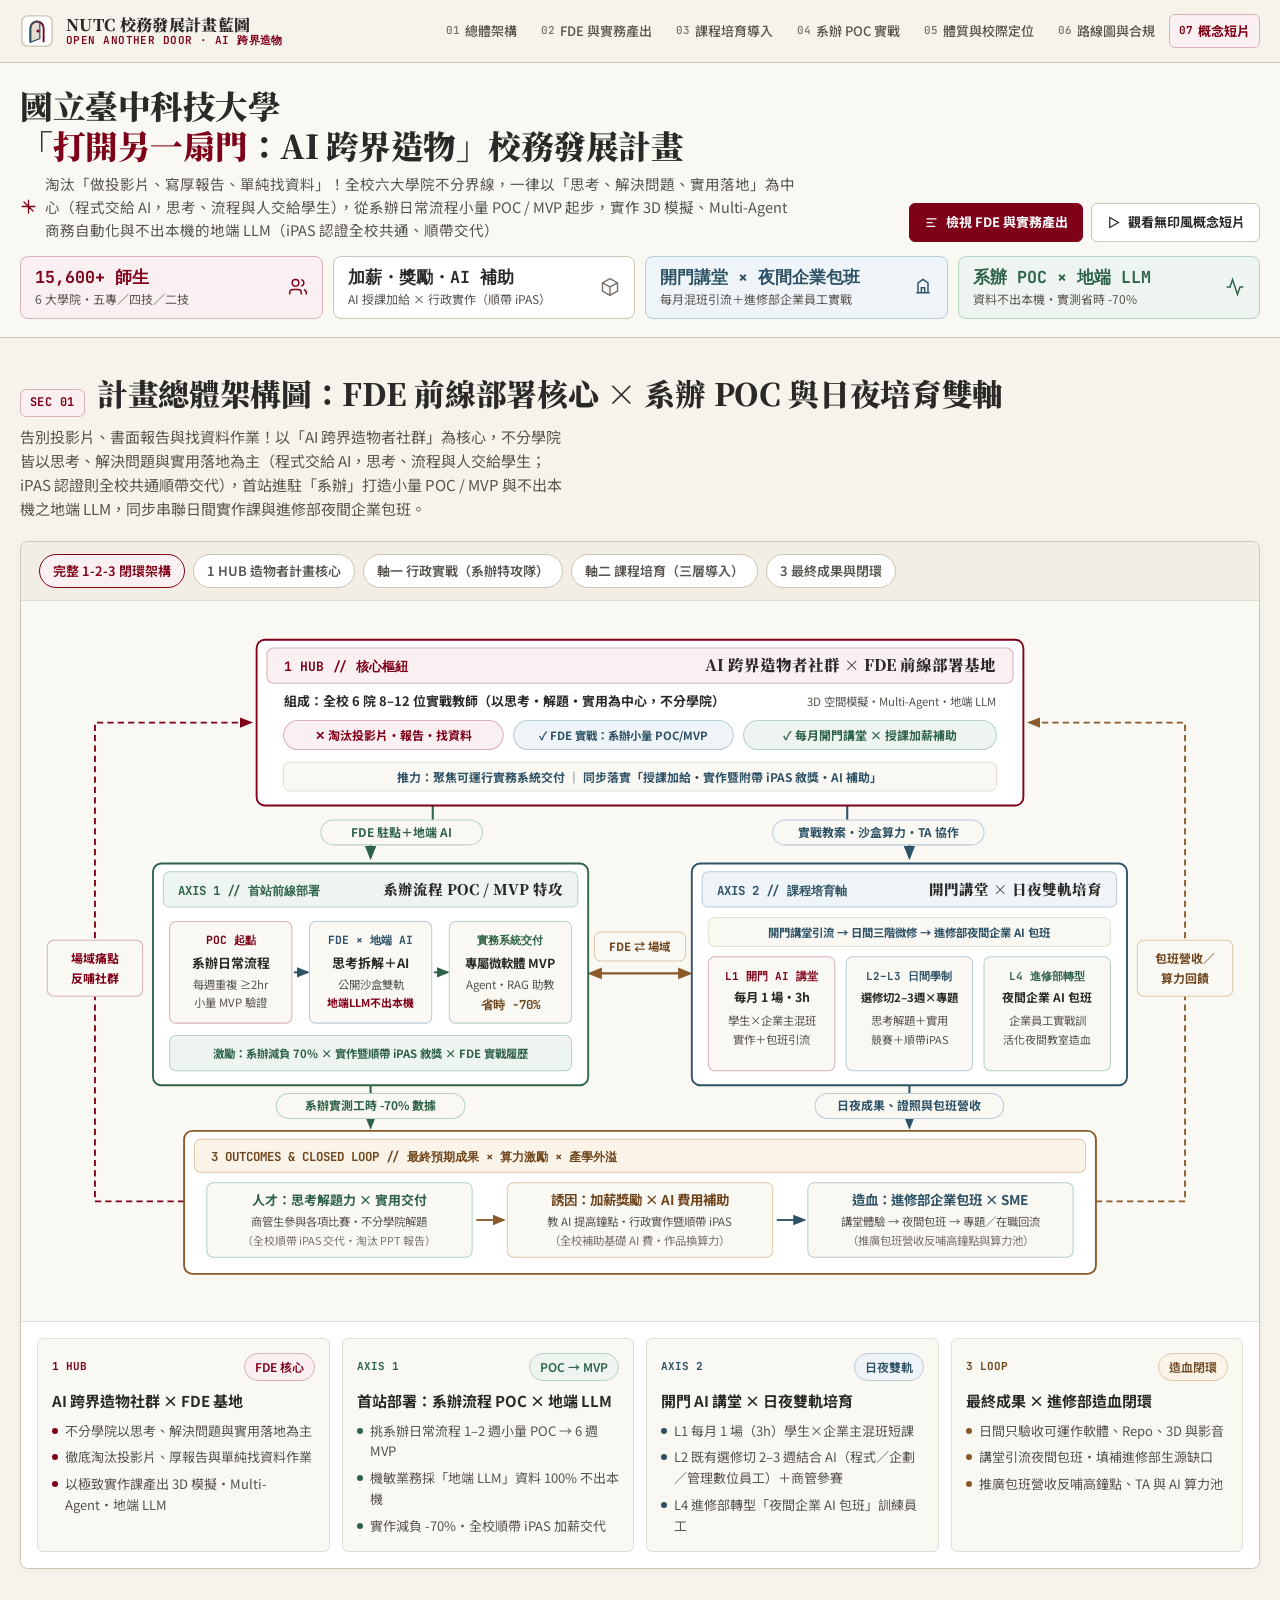
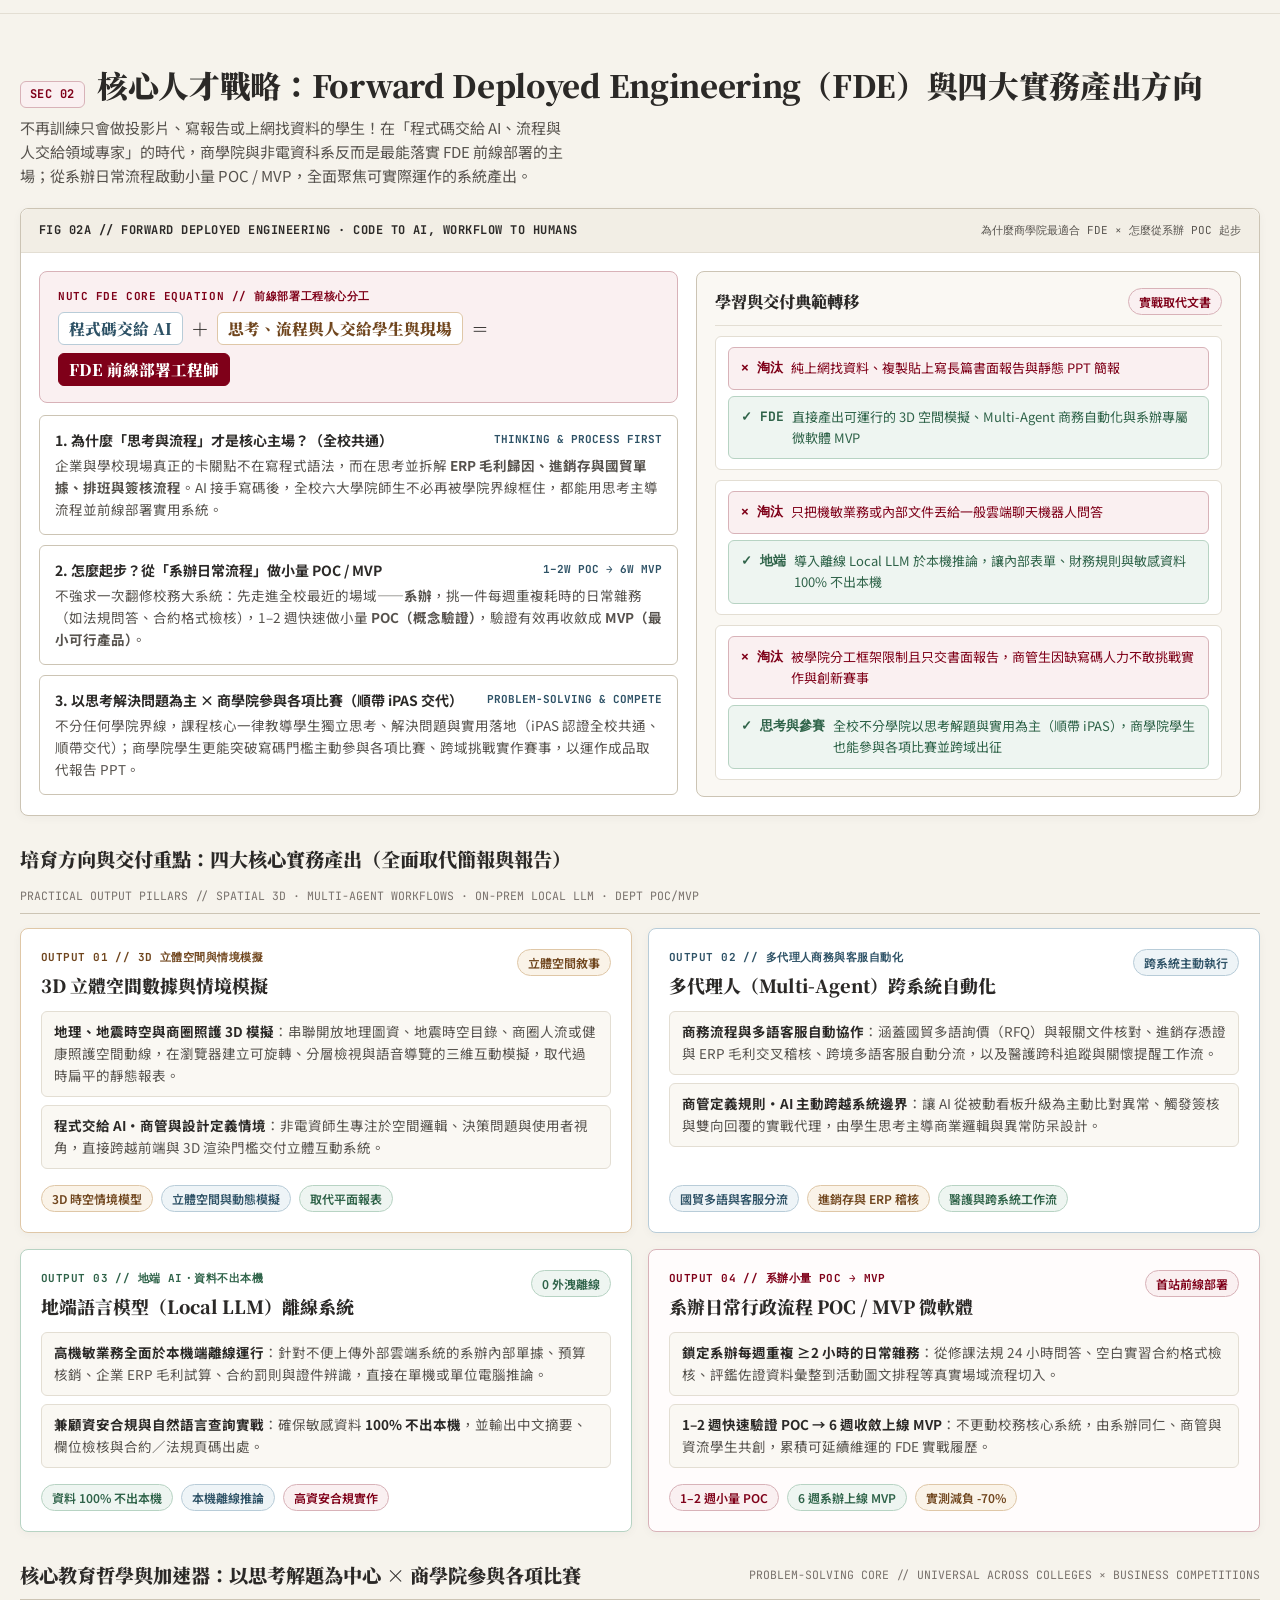
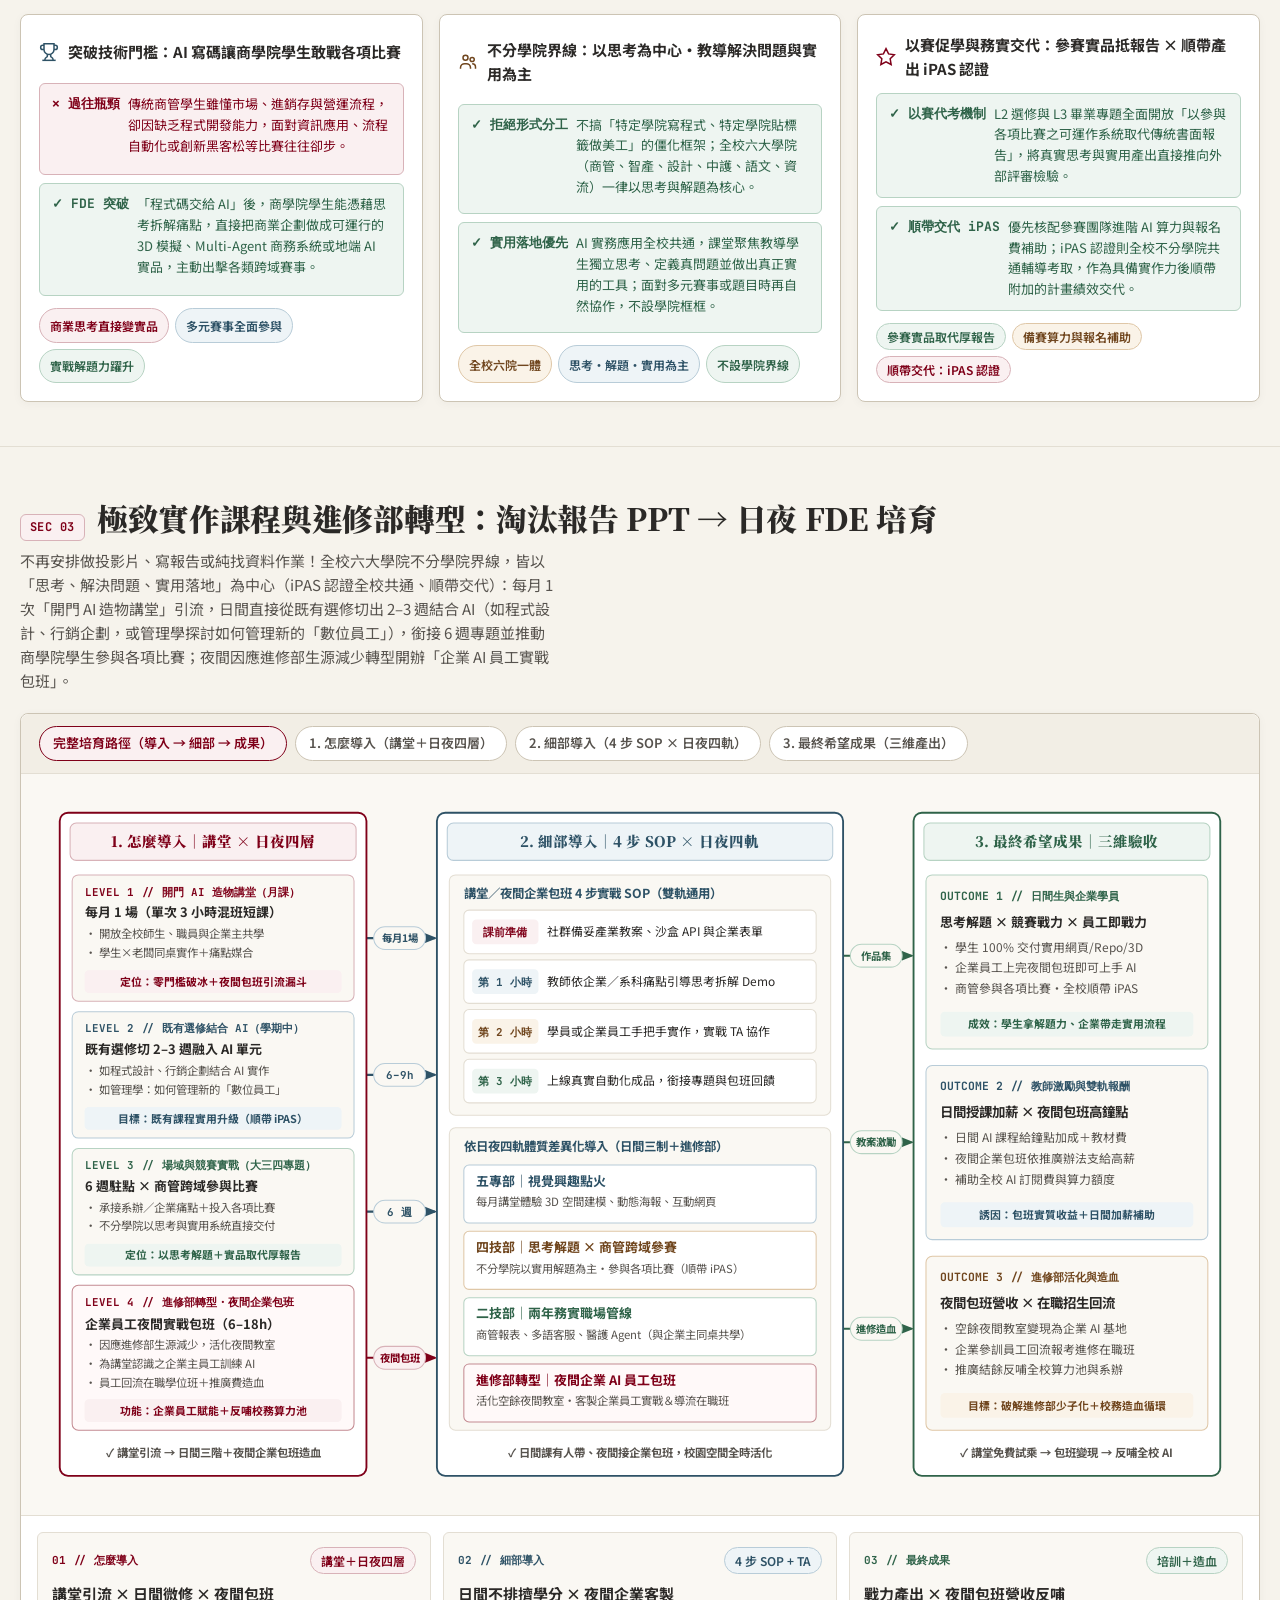
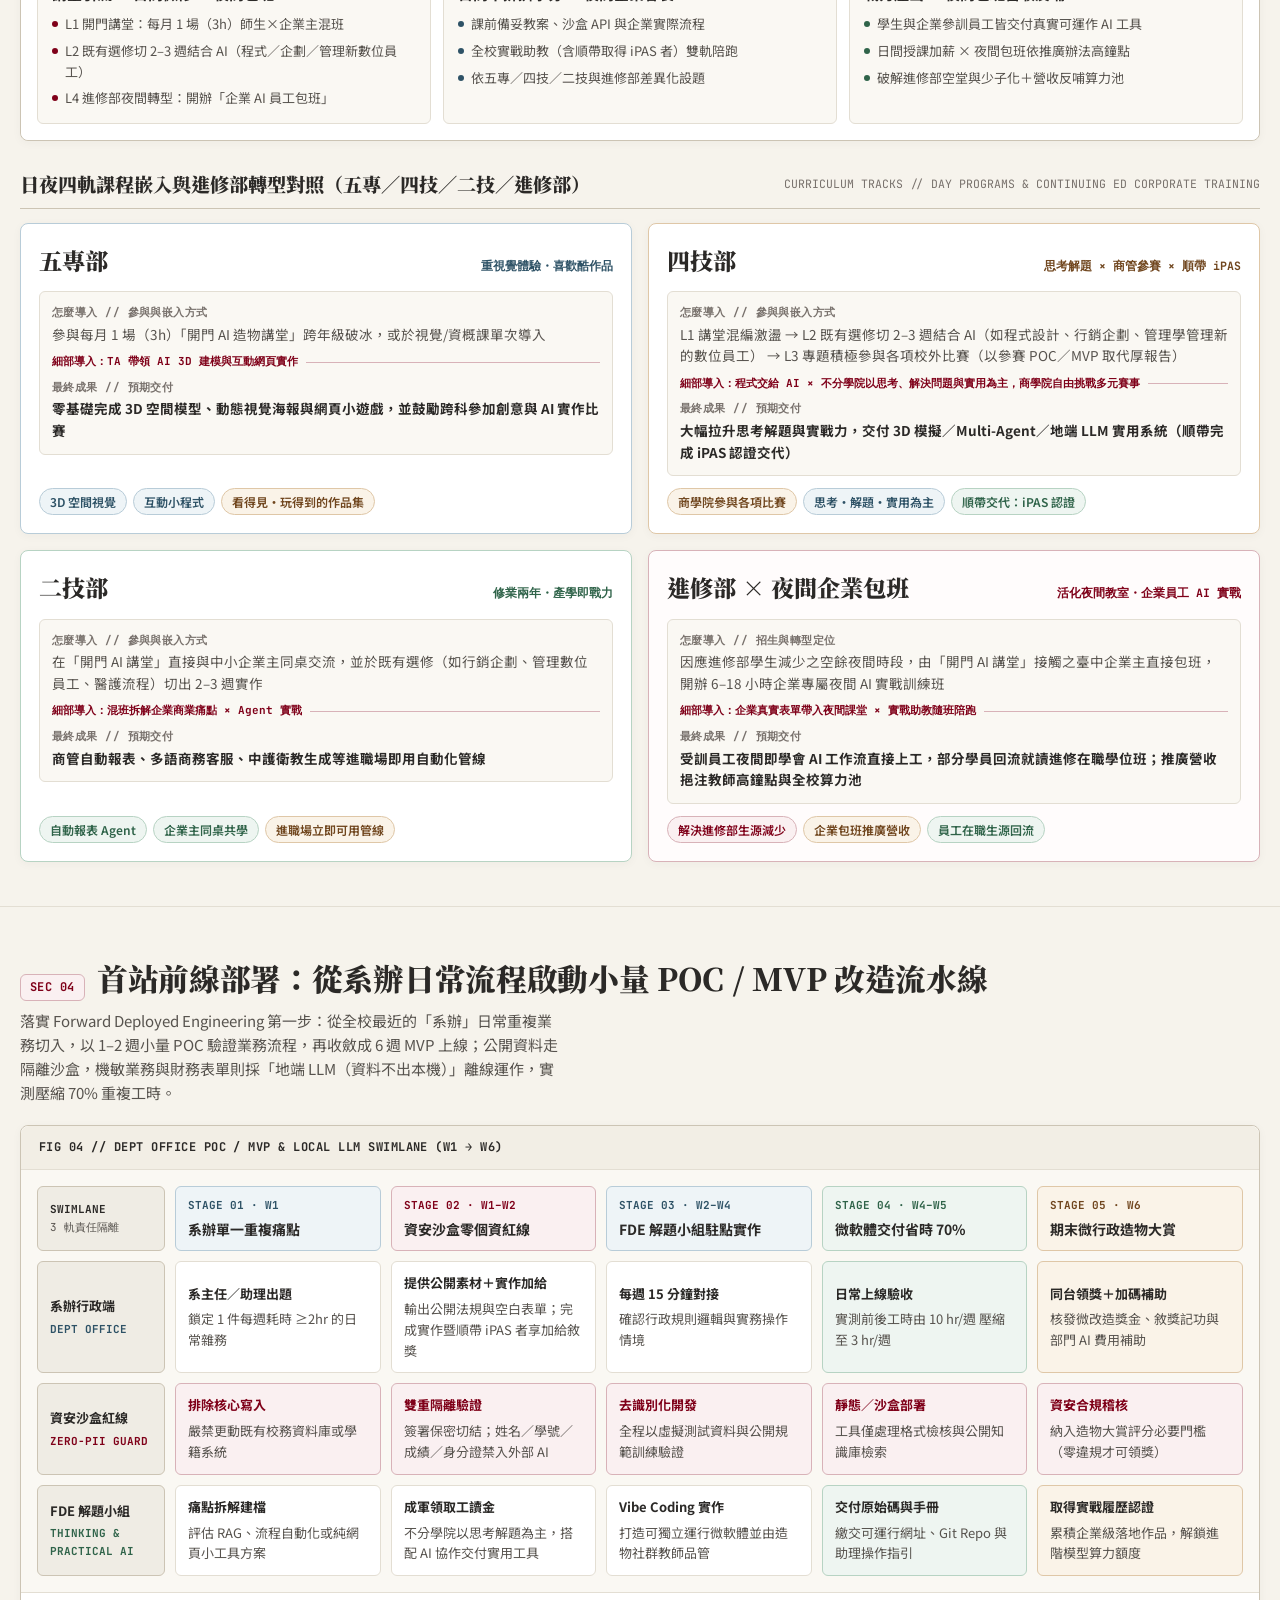
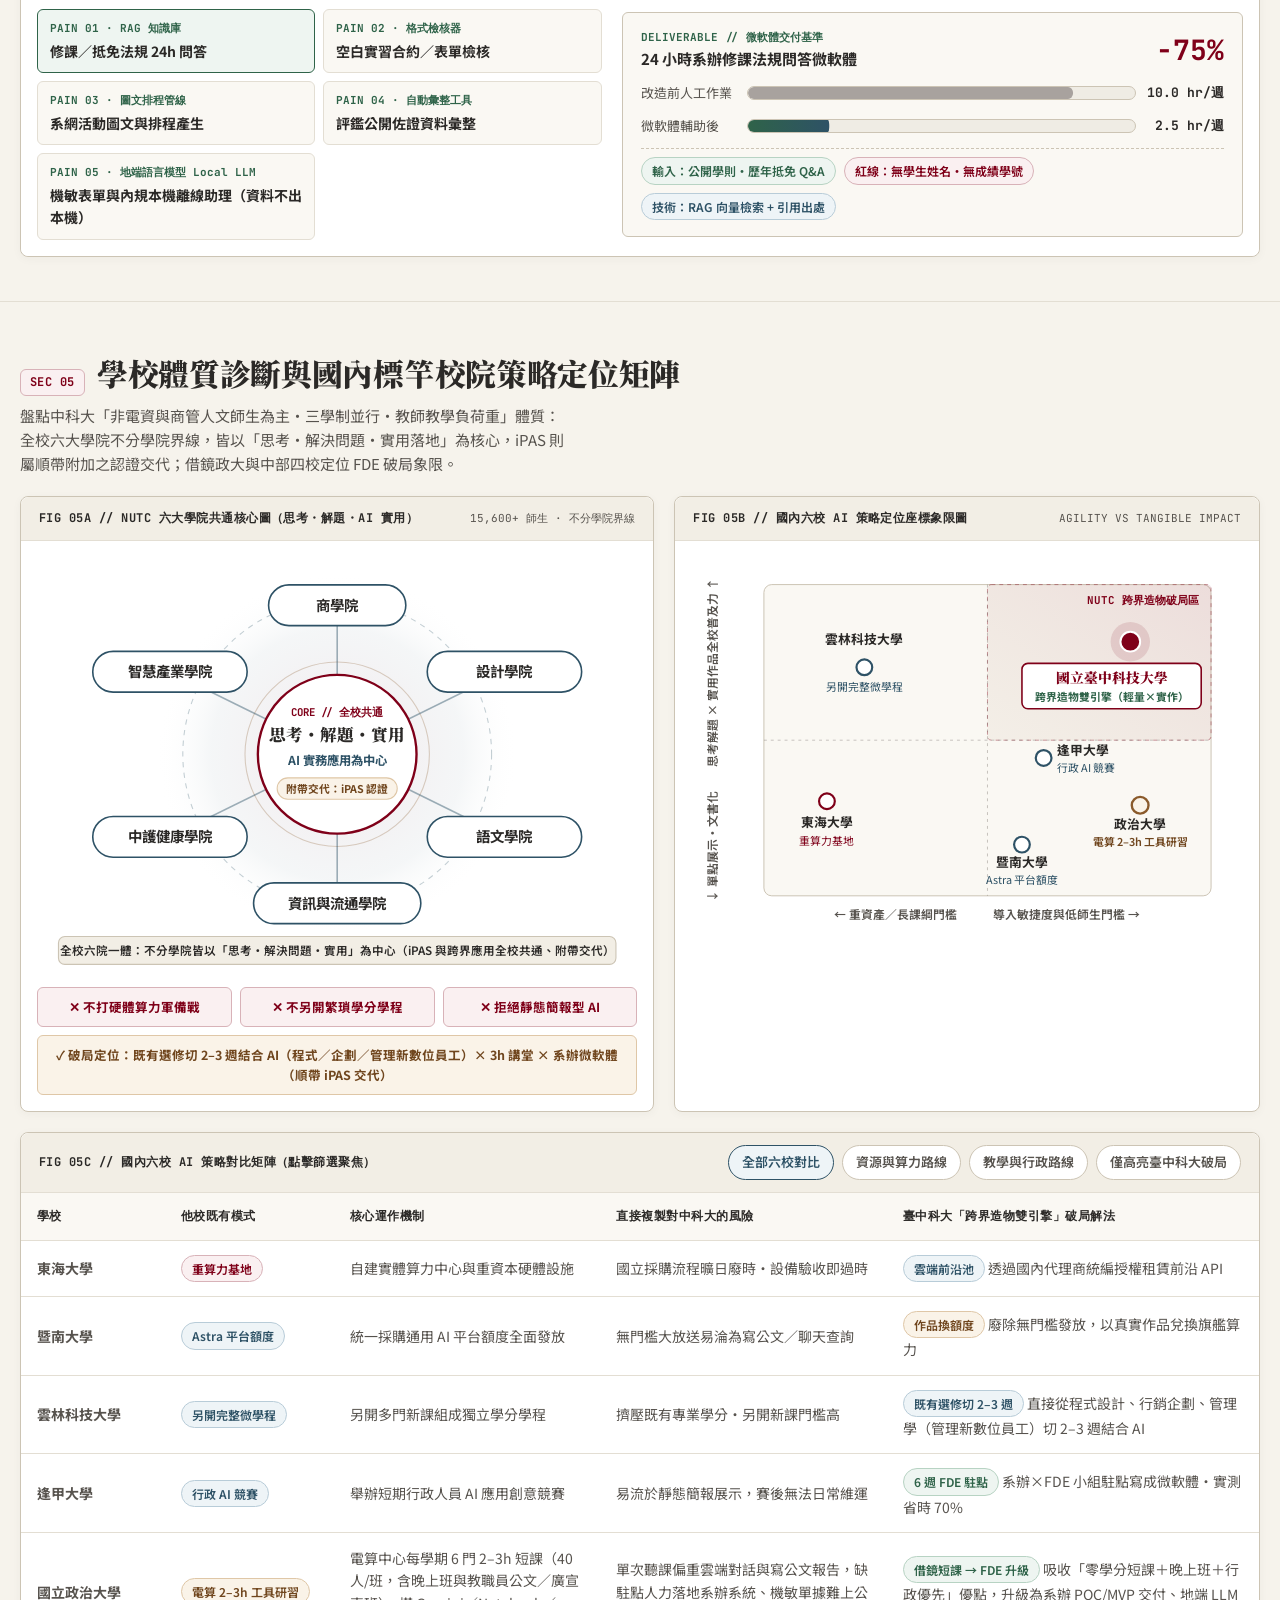
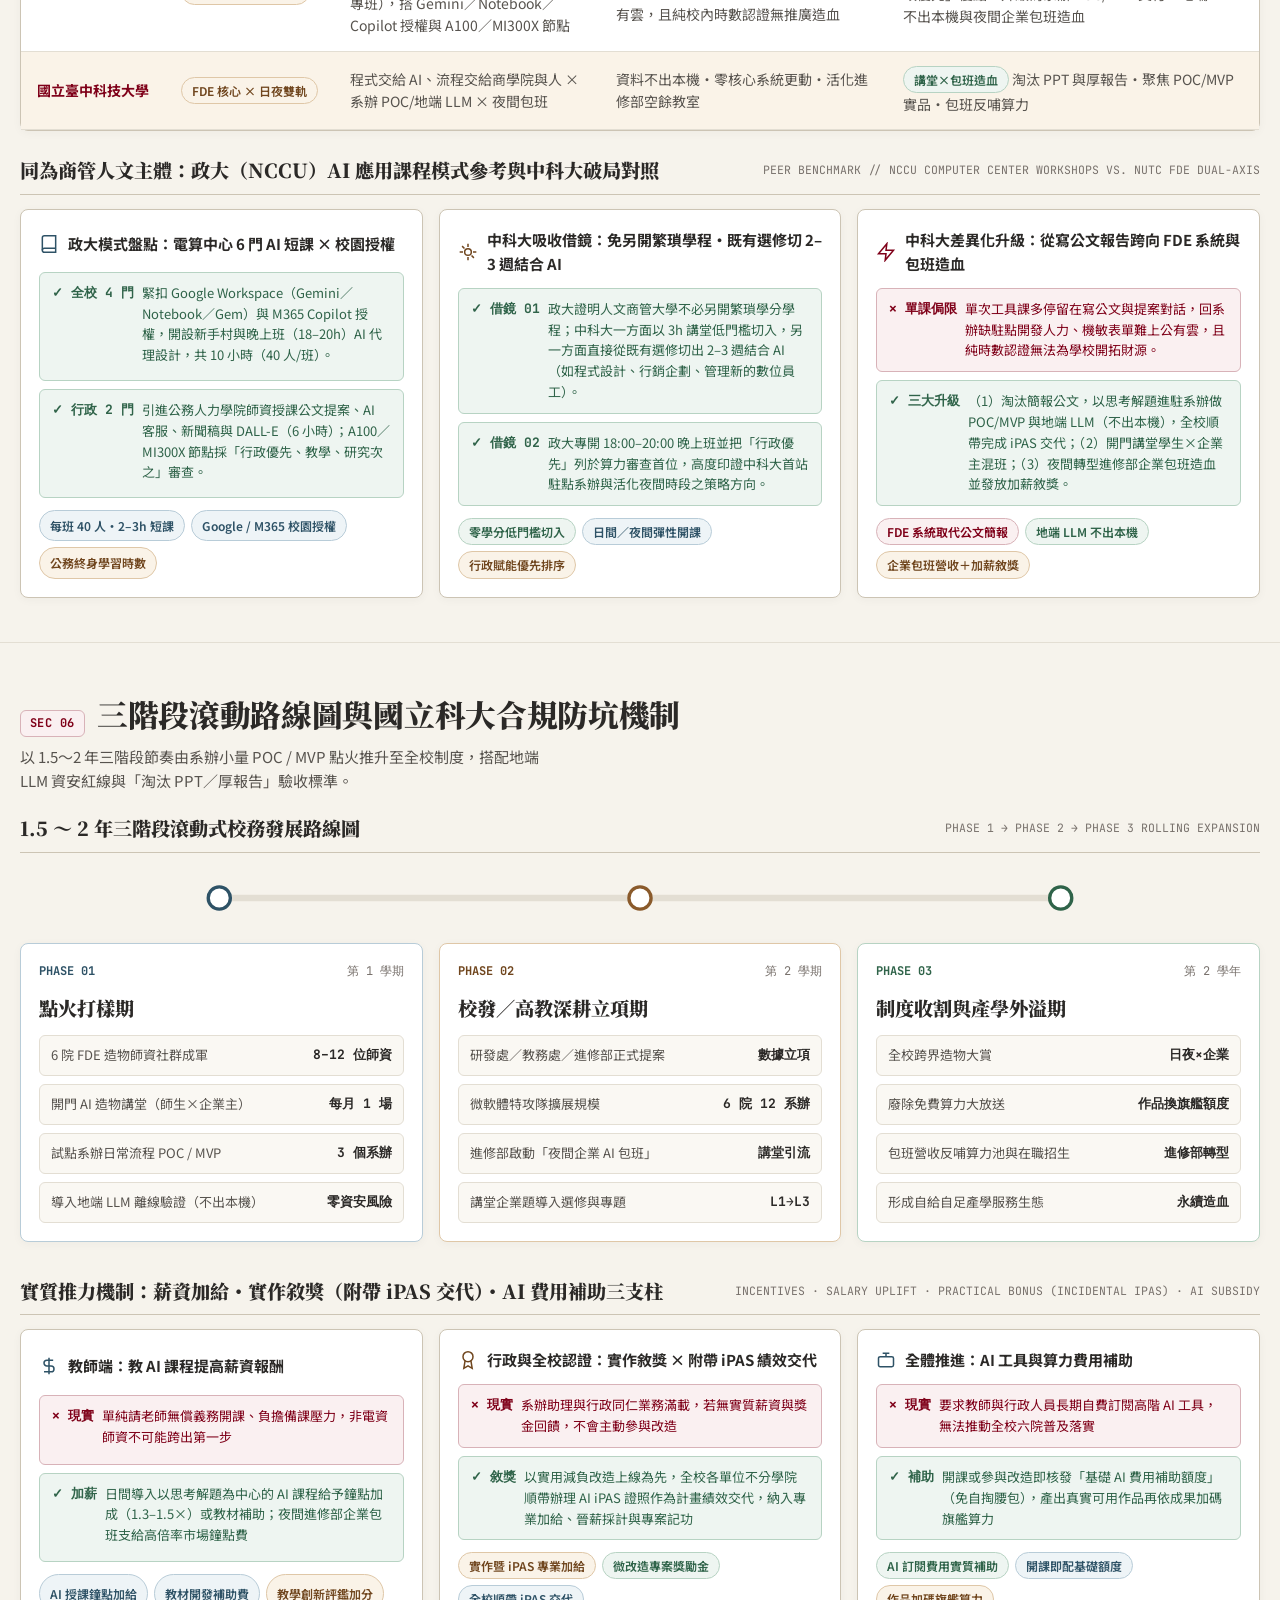
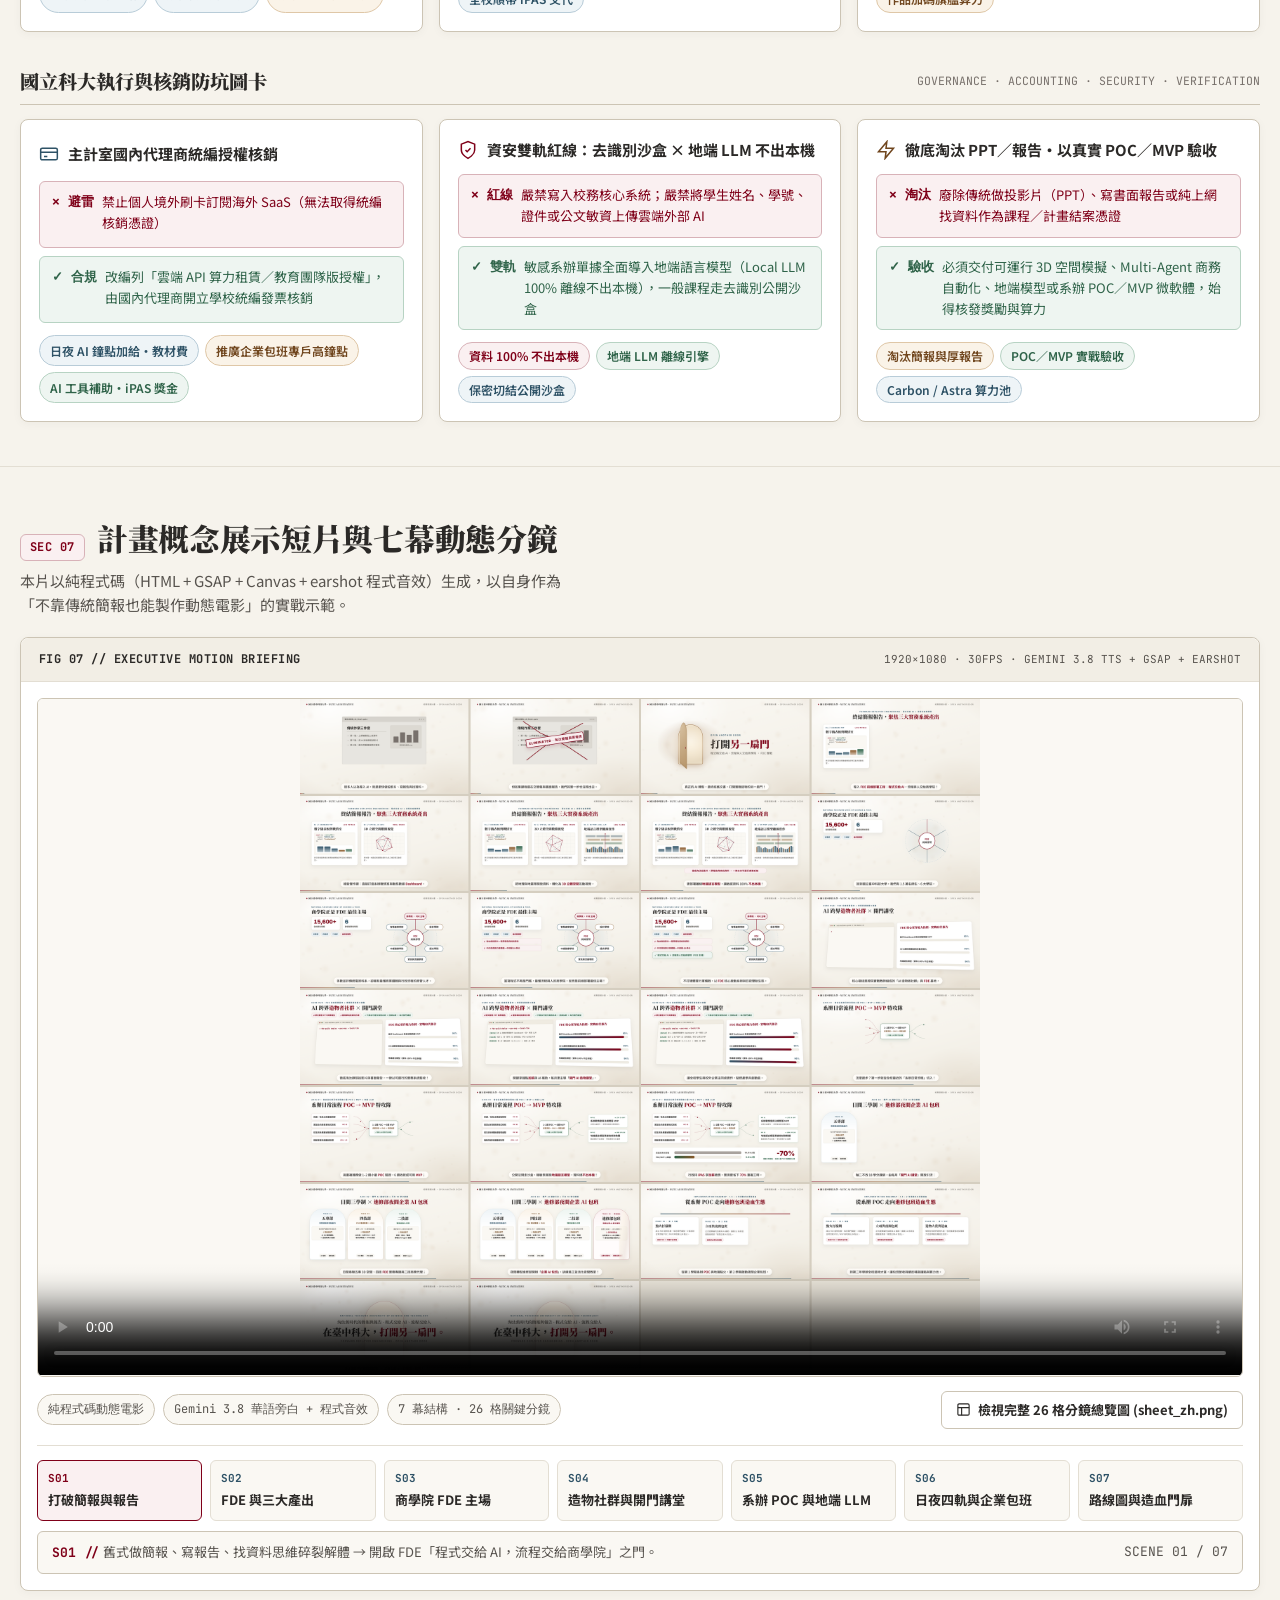
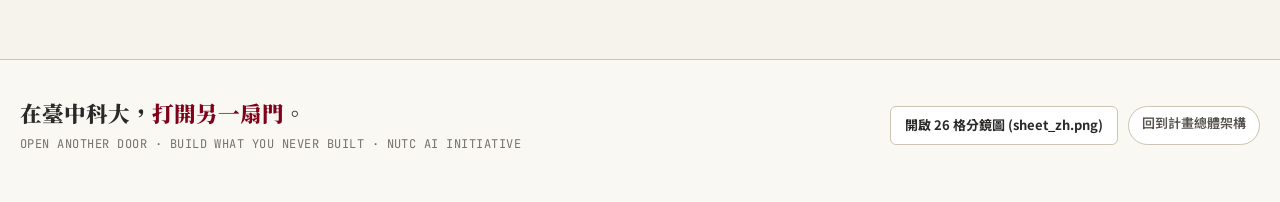
==== commit 341bd75e: "refactor(curriculum): remove 18-credit jargon and embed 2-3w AI in existing electives" ====
--- a/docs/index.html
+++ b/docs/index.html
@@ -305,7 +305,7 @@
 
                 <rect x="779" y="326" width="122" height="110" rx="6" fill="#FAF8F3" stroke="#B8CCD8"/>
                 <text x="840" y="348" text-anchor="middle" fill="#2E5266" font-family="'JetBrains Mono', monospace" font-size="10.5" font-weight="700">L2–L3 日間學制</text>
-                <text x="840" y="370" text-anchor="middle" fill="#2B2927" font-family="'Noto Sans TC', sans-serif" font-size="11.5" font-weight="700">選修 6–9h × 專題</text>
+                <text x="840" y="370" text-anchor="middle" fill="#2B2927" font-family="'Noto Sans TC', sans-serif" font-size="11" font-weight="700">選修切2–3週×專題</text>
                 <text x="840" y="392" text-anchor="middle" fill="#57534E" font-family="'Noto Sans TC', sans-serif" font-size="11">思考解題＋實用</text>
                 <text x="840" y="410" text-anchor="middle" fill="#57534E" font-family="'Noto Sans TC', sans-serif" font-size="10.5">競賽＋順帶iPAS</text>
 
@@ -380,7 +380,7 @@
               <div class="node-spec-title">開門 AI 講堂 × 日夜雙軌培育</div>
               <ul class="spec-list">
                 <li><span class="spec-dot"></span>L1 每月 1 場（3h）學生×企業主混班短課</li>
-                <li><span class="spec-dot"></span>L2–L3 以思考解題為主・鼓勵商學院參與各項比賽</li>
+                <li><span class="spec-dot"></span>L2 既有選修切 2–3 週結合 AI（程式／企劃／管理數位員工）＋商管參賽</li>
                 <li><span class="spec-dot"></span>L4 進修部轉型「夜間企業 AI 包班」訓練員工</li>
               </ul>
             </div>
@@ -681,7 +681,7 @@
             <span class="section-code">SEC 03</span>
             <h2 class="section-title">極致實作課程與進修部轉型：淘汰報告 PPT → 日夜 FDE 培育</h2>
           </div>
-          <p class="section-thesis">不再安排做投影片、寫報告或純找資料作業！全校六大學院不分學院界線，皆以「思考、解決問題、實用落地」為中心（iPAS 認證全校共通、順帶交代）：每月 1 次「開門 AI 造物講堂」引流，日間銜接選修（6–9h）與 6 週專題，並推動商學院學生參與各項比賽與跨域挑戰；夜間因應進修部生源減少轉型開辦「企業 AI 員工實戰包班」。</p>
+          <p class="section-thesis">不再安排做投影片、寫報告或純找資料作業！全校六大學院不分學院界線，皆以「思考、解決問題、實用落地」為中心（iPAS 認證全校共通、順帶交代）：每月 1 次「開門 AI 造物講堂」引流，日間直接從既有選修切出 2–3 週結合 AI（如程式設計、行銷企劃，或管理學探討如何管理新的「數位員工」），銜接 6 週專題並推動商學院學生參與各項比賽；夜間因應進修部生源減少轉型開辦「企業 AI 員工實戰包班」。</p>
         </div>
 
         <article class="plate">
@@ -760,12 +760,12 @@
 
                 <!-- Layer 2 -->
                 <rect x="32" y="212" width="272" height="122" rx="6" fill="#FAF8F3" stroke="#B8CCD8"/>
-                <text x="44" y="232" fill="#2E5266" font-family="'JetBrains Mono', monospace" font-size="10.5" font-weight="700">LEVEL 2 // 系所選修深化（學期中）</text>
-                <text x="44" y="253" fill="#2B2927" font-family="'Noto Sans TC', sans-serif" font-size="12.5" font-weight="700">既有選修切 2–3 週（學期共 6–9h）</text>
-                <text x="44" y="273" fill="#57534E" font-family="'Noto Sans TC', sans-serif" font-size="11">• 不改 18 學分課綱・全校六院皆可嵌入</text>
-                <text x="44" y="291" fill="#57534E" font-family="'Noto Sans TC', sans-serif" font-size="11">• 以思考解題為主（順帶輔導 iPAS 交代）</text>
+                <text x="44" y="232" fill="#2E5266" font-family="'JetBrains Mono', monospace" font-size="10.5" font-weight="700">LEVEL 2 // 既有選修結合 AI（學期中）</text>
+                <text x="44" y="253" fill="#2B2927" font-family="'Noto Sans TC', sans-serif" font-size="12.5" font-weight="700">既有選修切 2–3 週融入 AI 單元</text>
+                <text x="44" y="273" fill="#57534E" font-family="'Noto Sans TC', sans-serif" font-size="11">• 如程式設計、行銷企劃結合 AI 實作</text>
+                <text x="44" y="291" fill="#57534E" font-family="'Noto Sans TC', sans-serif" font-size="11">• 如管理學：如何管理新的「數位員工」</text>
                 <rect x="44" y="304" width="248" height="22" rx="4" fill="#EEF4F7"/>
-                <text x="168" y="319" text-anchor="middle" fill="#2E5266" font-family="'Noto Sans TC', sans-serif" font-size="10.5" font-weight="700">目標：培養思考解題＋順帶取得認證</text>
+                <text x="168" y="319" text-anchor="middle" fill="#2E5266" font-family="'Noto Sans TC', sans-serif" font-size="10.5" font-weight="700">目標：既有課程實用升級（順帶 iPAS）</text>
 
                 <!-- Layer 3 -->
                 <rect x="32" y="344" width="272" height="122" rx="6" fill="#FAF8F3" stroke="#B7D3C3"/>
@@ -893,7 +893,7 @@
               <div class="node-spec-title">講堂引流 × 日間微修 × 夜間包班</div>
               <ul class="spec-list">
                 <li><span class="spec-dot"></span>L1 開門講堂：每月 1 場（3h）師生×企業主混班</li>
-                <li><span class="spec-dot"></span>L2–L3 不分學院思考解題＋商管參與各項比賽</li>
+                <li><span class="spec-dot"></span>L2 既有選修切 2–3 週結合 AI（程式／企劃／管理新數位員工）</li>
                 <li><span class="spec-dot"></span>L4 進修部夜間轉型：開辦「企業 AI 員工包班」</li>
               </ul>
             </div>
@@ -966,7 +966,7 @@
             <div class="leap-flow">
               <div class="leap-step">
                 <span class="leap-step-lbl">怎麼導入 // 參與與嵌入方式</span>
-                <span class="leap-step-val">L1 講堂混編激盪 → L2 選修學期 6–9h 訓練獨立思考與解題 → L3 專題積極參與各項校外比賽（以參賽 POC／MVP 取代厚報告）</span>
+                <span class="leap-step-val">L1 講堂混編激盪 → L2 既有選修切 2–3 週結合 AI（如程式設計、行銷企劃、管理學管理新的數位員工） → L3 專題積極參與各項校外比賽（以參賽 POC／MVP 取代厚報告）</span>
               </div>
               <div class="leap-arrow">細部導入：程式交給 AI × 不分學院以思考、解決問題與實用為主，商學院自由挑戰多元賽事</div>
               <div class="leap-step">
@@ -990,7 +990,7 @@
             <div class="leap-flow">
               <div class="leap-step">
                 <span class="leap-step-lbl">怎麼導入 // 參與與嵌入方式</span>
-                <span class="leap-step-val">在「開門 AI 講堂」直接與中小企業主同桌交流，並於商管/醫護選修切出共 6h 實作</span>
+                <span class="leap-step-val">在「開門 AI 講堂」直接與中小企業主同桌交流，並於既有選修（如行銷企劃、管理數位員工、醫護流程）切出 2–3 週實作</span>
               </div>
               <div class="leap-arrow">細部導入：混班拆解企業商業痛點 × Agent 實戰</div>
               <div class="leap-step">
@@ -1307,9 +1307,9 @@
 
               <div class="rule-trio" aria-label="中科大策略三不原則與破局定位">
                 <div class="rule-badge">✕ 不打硬體算力軍備戰</div>
-                <div class="rule-badge">✕ 不強推 18 學分大課綱</div>
+                <div class="rule-badge">✕ 不另開繁瑣學分學程</div>
                 <div class="rule-badge">✕ 拒絕靜態簡報型 AI</div>
-                <div class="rule-badge is-breakthrough">✓ 破局定位：以思考與實用解題為中心（雲端前沿池 × 3 小時外掛 × 系辦微軟體，順帶完成 iPAS 交代）</div>
+                <div class="rule-badge is-breakthrough">✓ 破局定位：既有選修切 2–3 週結合 AI（程式／企劃／管理新數位員工）× 3h 講堂 × 系辦微軟體（順帶 iPAS 交代）</div>
               </div>
             </div>
           </article>
@@ -1360,7 +1360,7 @@
                 <g>
                   <circle cx="176" cy="112" r="8" fill="#FFFFFF" stroke="#2E5266" stroke-width="2.2"/>
                   <text x="176" y="88" text-anchor="middle" fill="#2B2927" font-family="'Noto Sans TC', sans-serif" font-size="13" font-weight="700">雲林科技大學</text>
-                  <text x="176" y="136" text-anchor="middle" fill="#2E5266" font-family="'Noto Sans TC', sans-serif" font-size="11">18 學分 AI 學程</text>
+                  <text x="176" y="136" text-anchor="middle" fill="#2E5266" font-family="'Noto Sans TC', sans-serif" font-size="11">另開完整微學程</text>
                 </g>
 
                 <!-- 暨南大學 -->
@@ -1437,10 +1437,10 @@
                 </tr>
                 <tr data-cat="curriculum">
                   <td class="school-name">雲林科技大學</td>
-                  <td><span class="pill-tag cyan">18 學分 AI 學程</span></td>
-                  <td>建置完整 18 學分長課綱學程模組</td>
-                  <td>擠壓專業學分・非電資教師開課門檻過高</td>
-                  <td><span class="pill-tag cyan">開門講堂＋三階</span> 不改 18 學分課綱，每月 1 場 3h 講堂引流銜接選修</td>
+                  <td><span class="pill-tag cyan">另開完整微學程</span></td>
+                  <td>另開多門新課組成獨立學分學程</td>
+                  <td>擠壓既有專業學分・另開新課門檻高</td>
+                  <td><span class="pill-tag cyan">既有選修切 2–3 週</span> 直接從程式設計、行銷企劃、管理學（管理新數位員工）切 2–3 週結合 AI</td>
                 </tr>
                 <tr data-cat="curriculum">
                   <td class="school-name">逢甲大學</td>
@@ -1510,12 +1510,12 @@
                   <circle cx="12" cy="12" r="4"/>
                 </svg>
               </div>
-              <h4 class="comp-title">中科大吸收借鏡：不塞 18 學分・輕量短課與夜間分軌</h4>
+              <h4 class="comp-title">中科大吸收借鏡：免另開繁瑣學程・既有選修切 2–3 週結合 AI</h4>
             </div>
             <div class="comp-route">
               <div class="route-good">
                 <span class="route-mark">✓ 借鏡 01</span>
-                <span>政大證明人文商管大學不必強推 18 學分大課綱，以零學分 2–3 小時工作坊與既有校園雲端授權切入，全校師生參與門檻最低。</span>
+                <span>政大證明人文商管大學不必另開繁瑣學分學程；中科大一方面以 3h 講堂低門檻切入，另一方面直接從既有選修切出 2–3 週結合 AI（如程式設計、行銷企劃、管理新的數位員工）。</span>
               </div>
               <div class="route-good">
                 <span class="route-mark">✓ 借鏡 02</span>
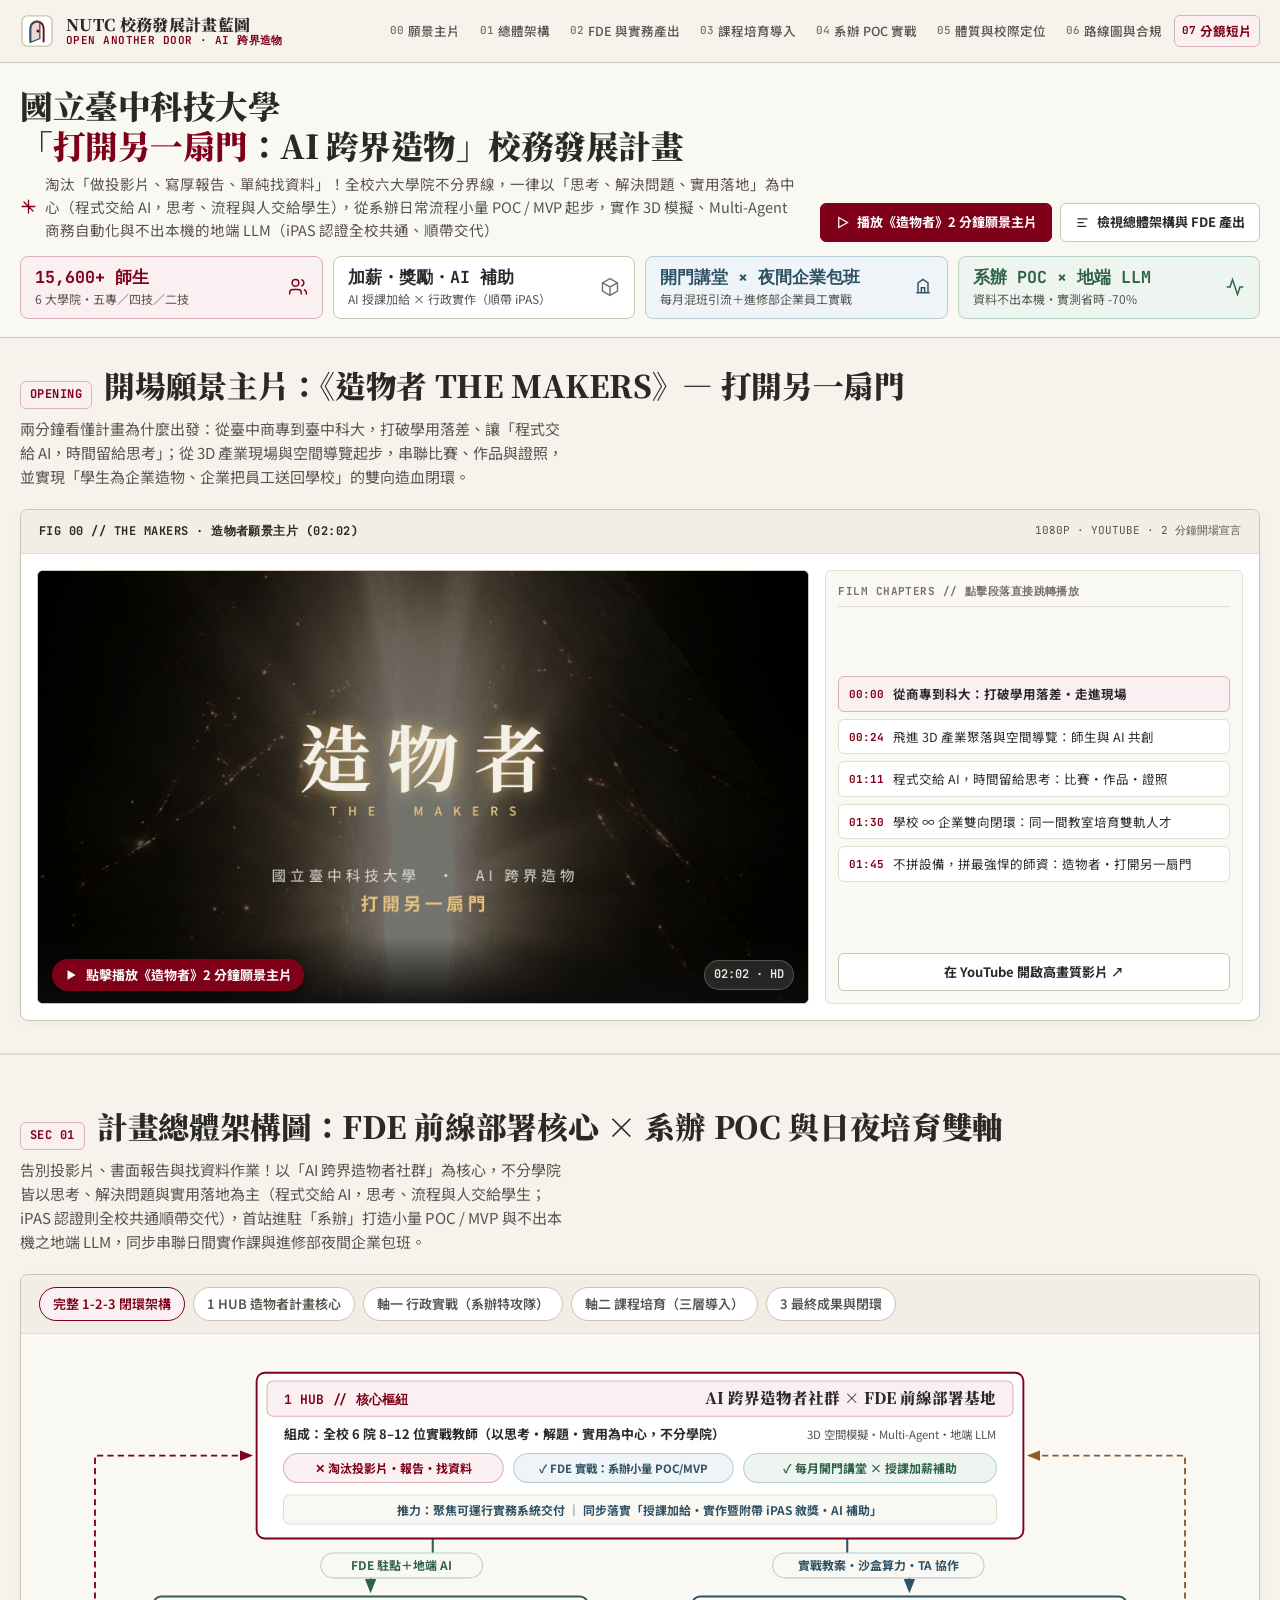
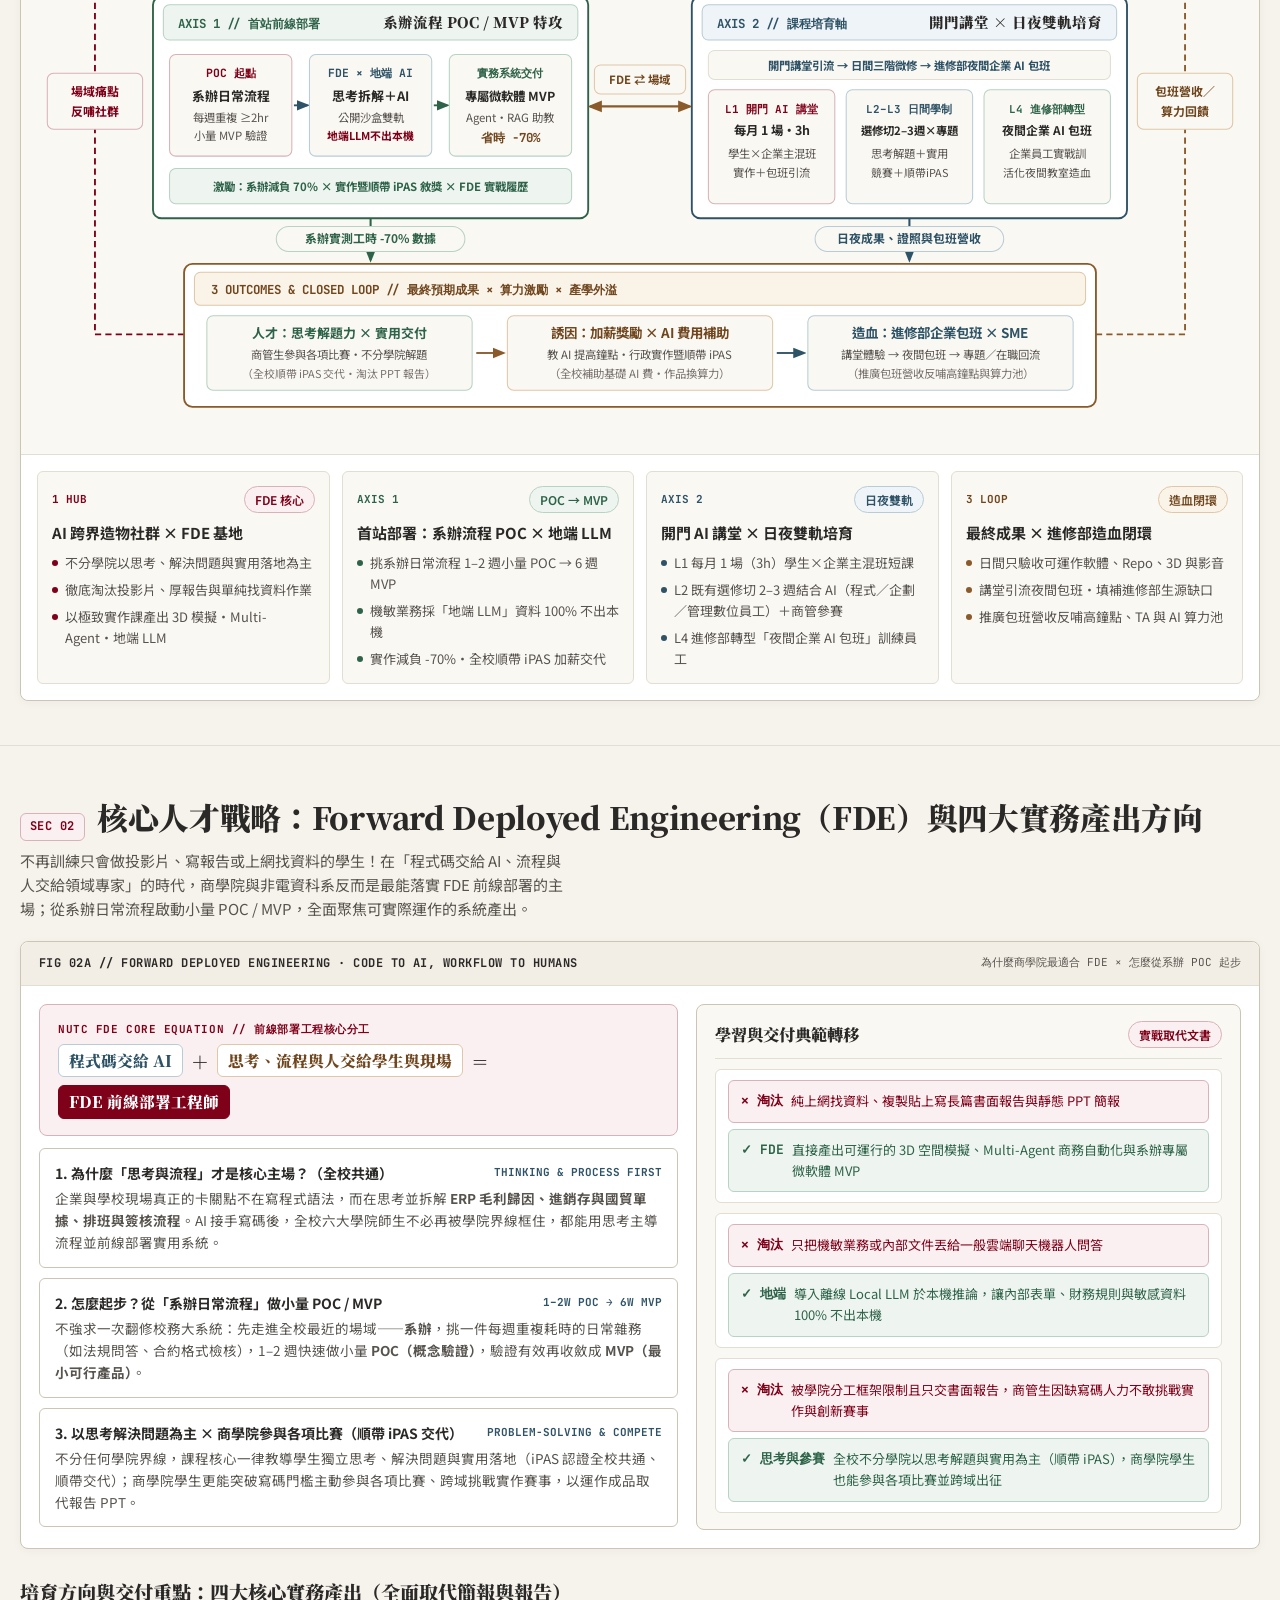
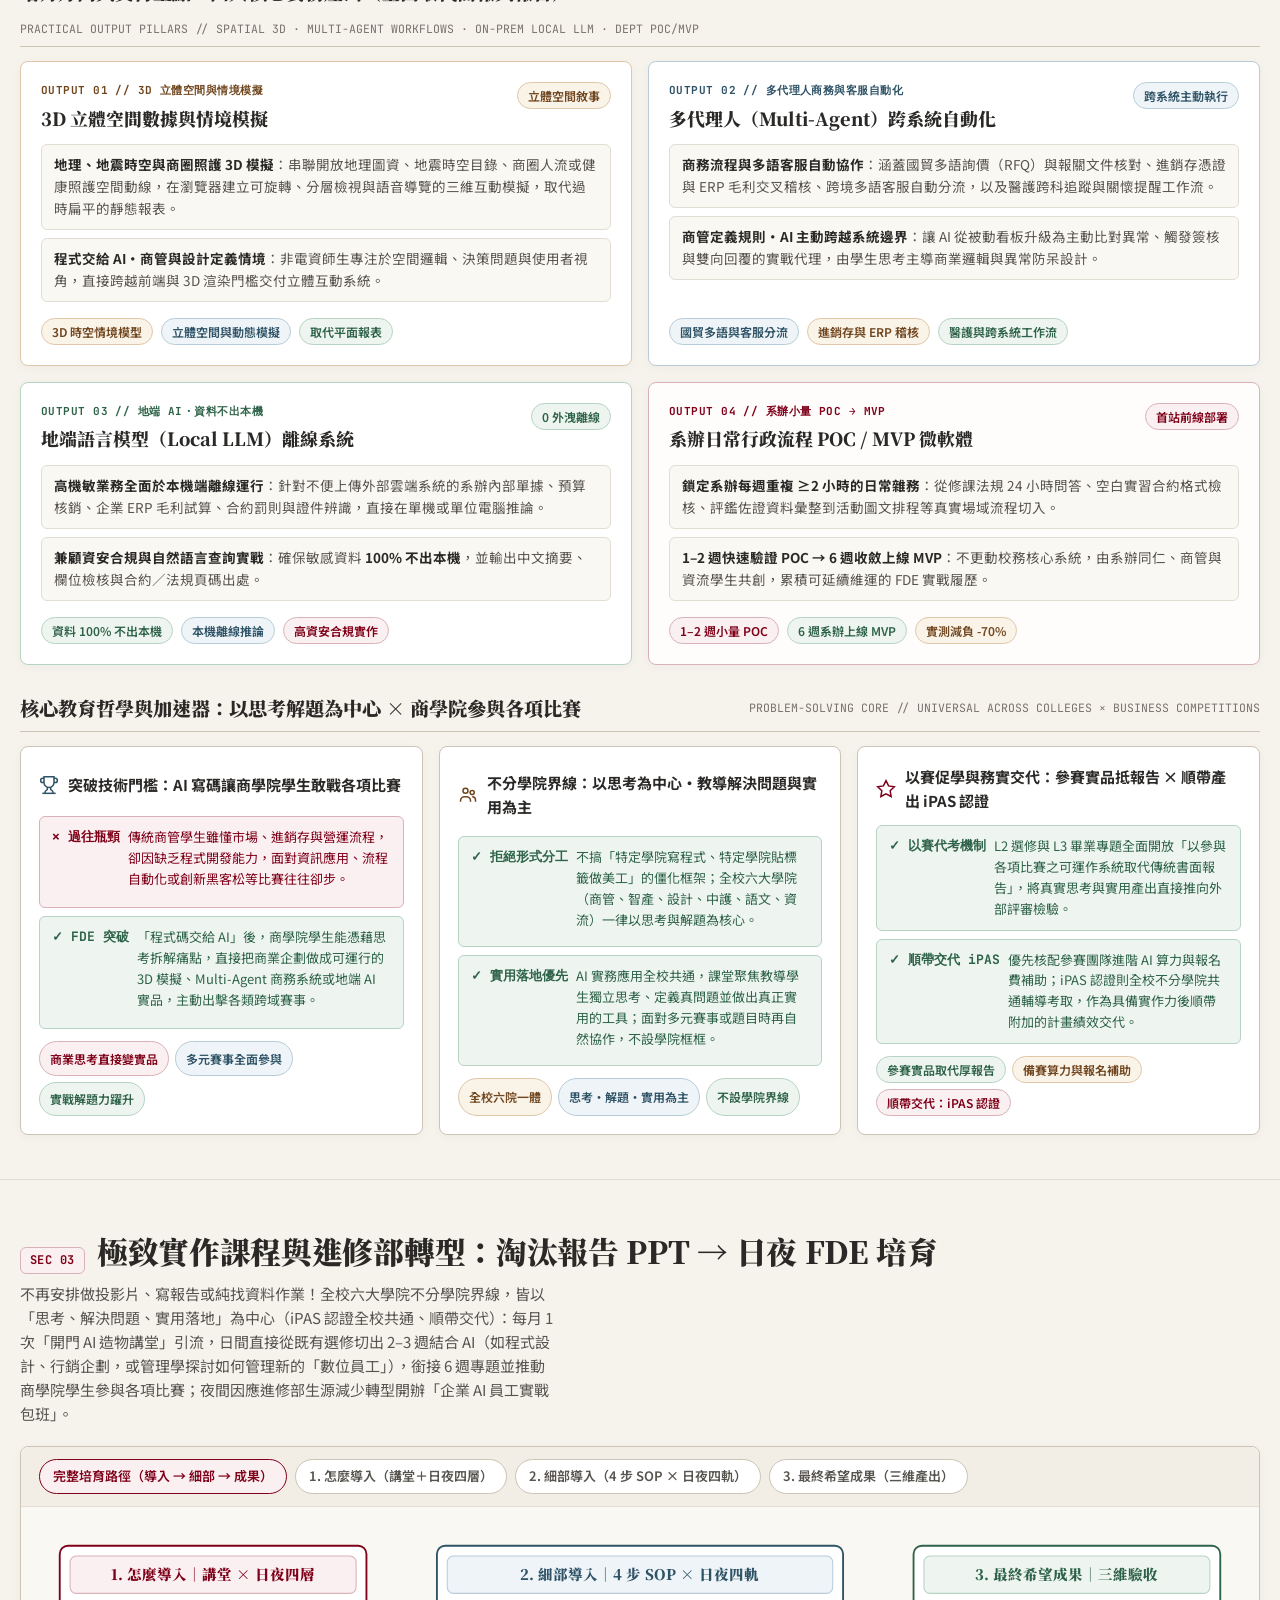
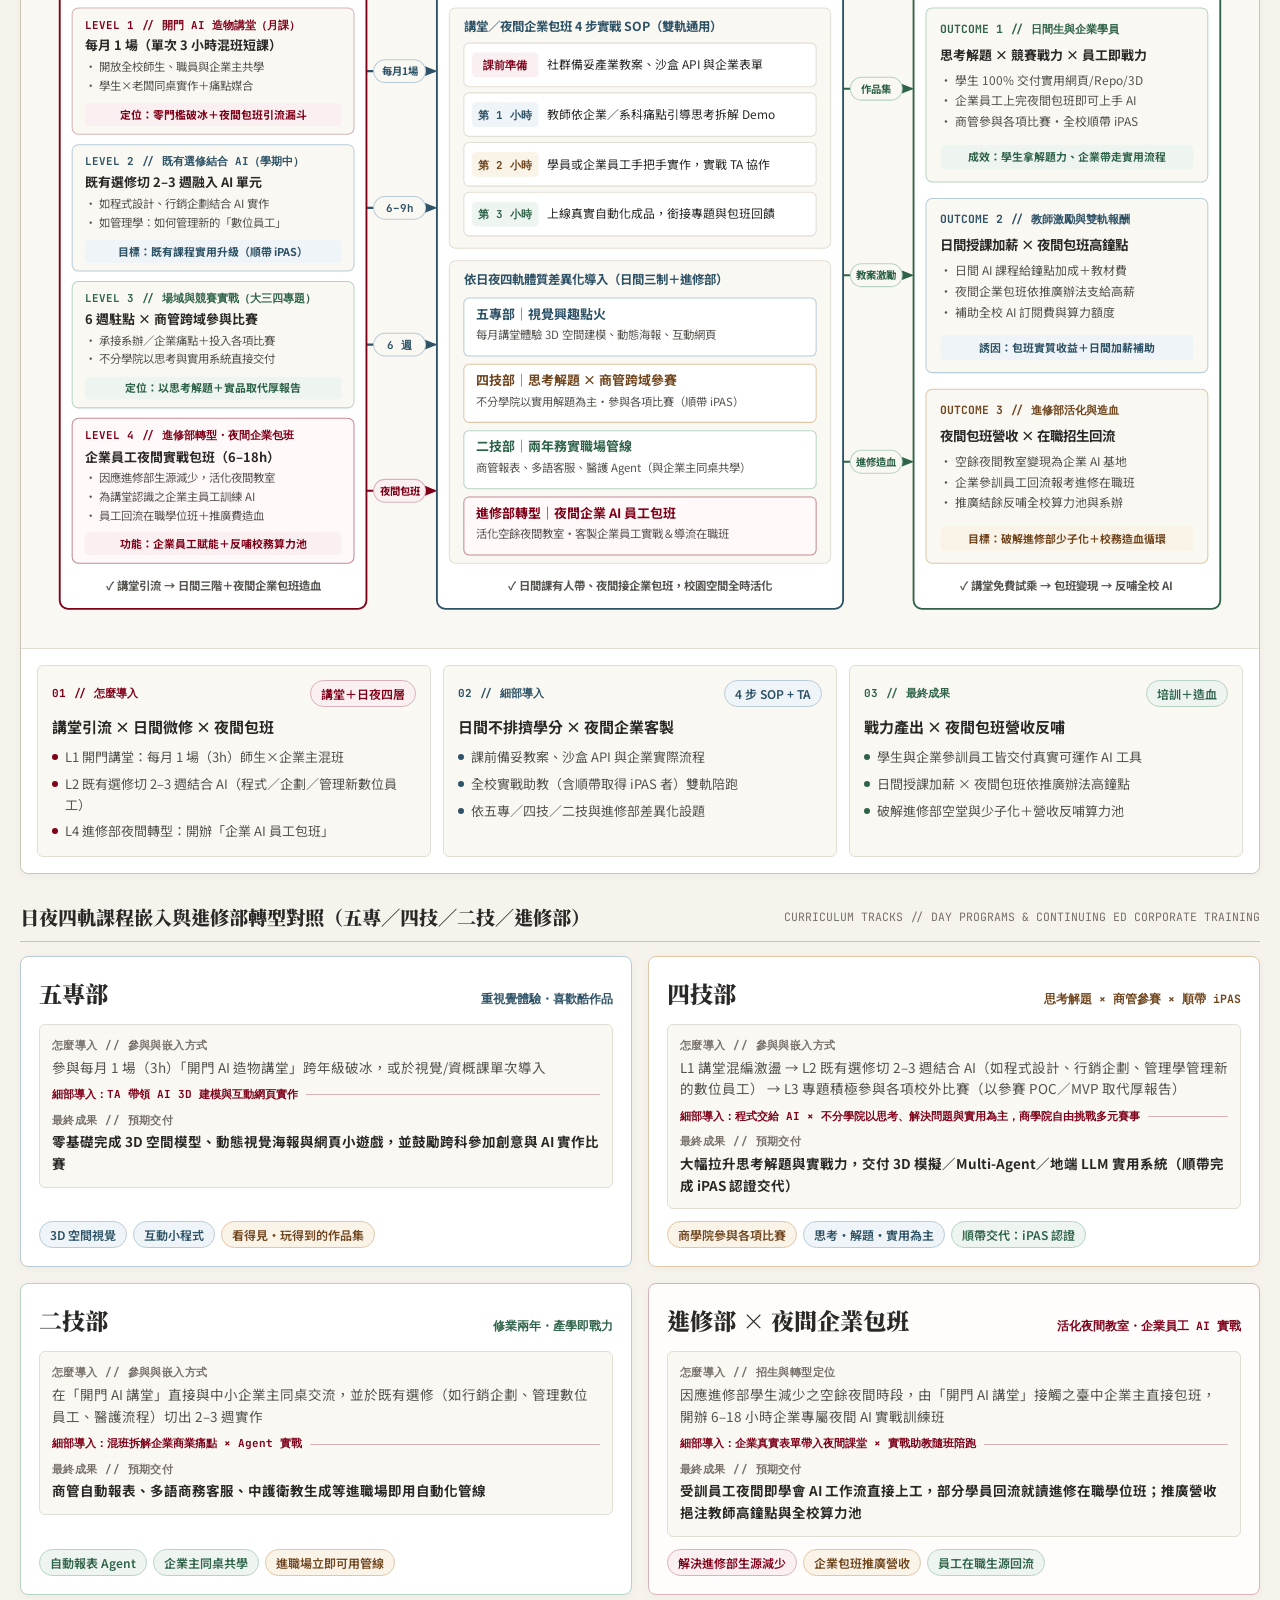
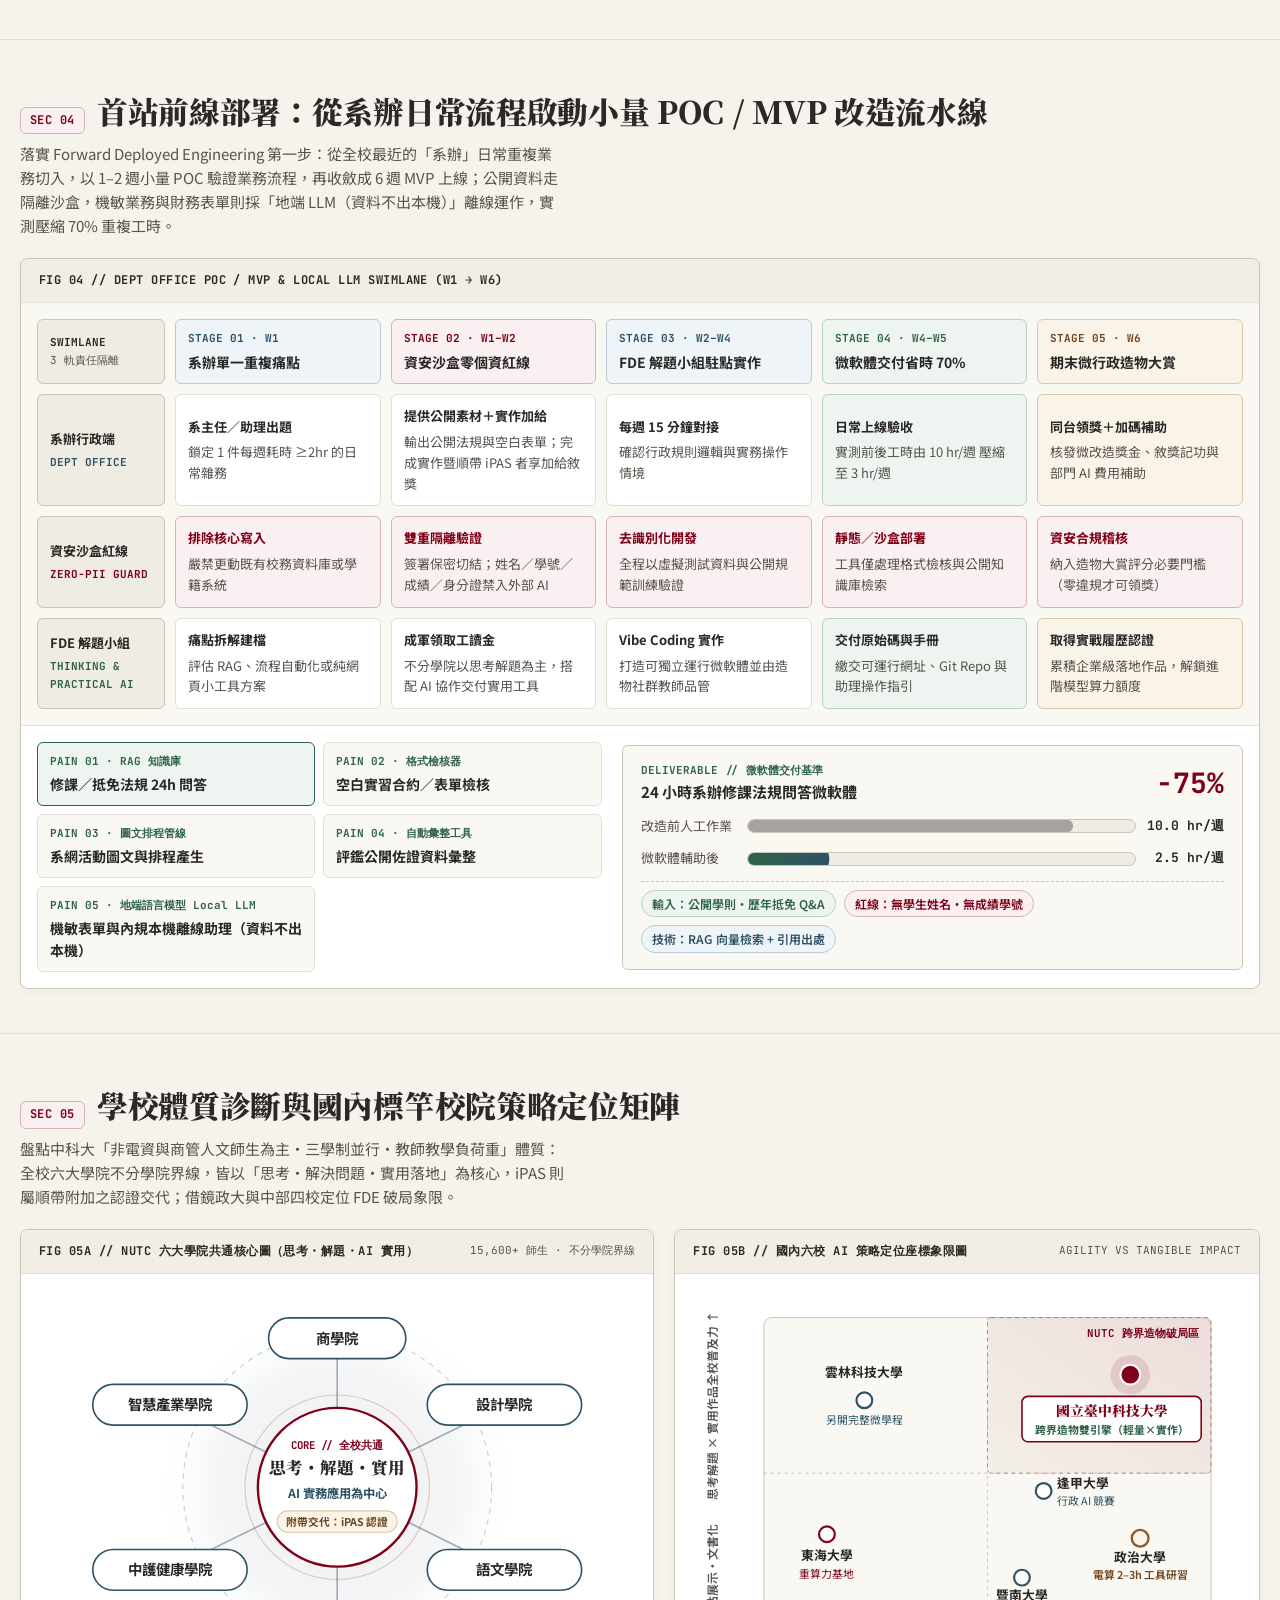
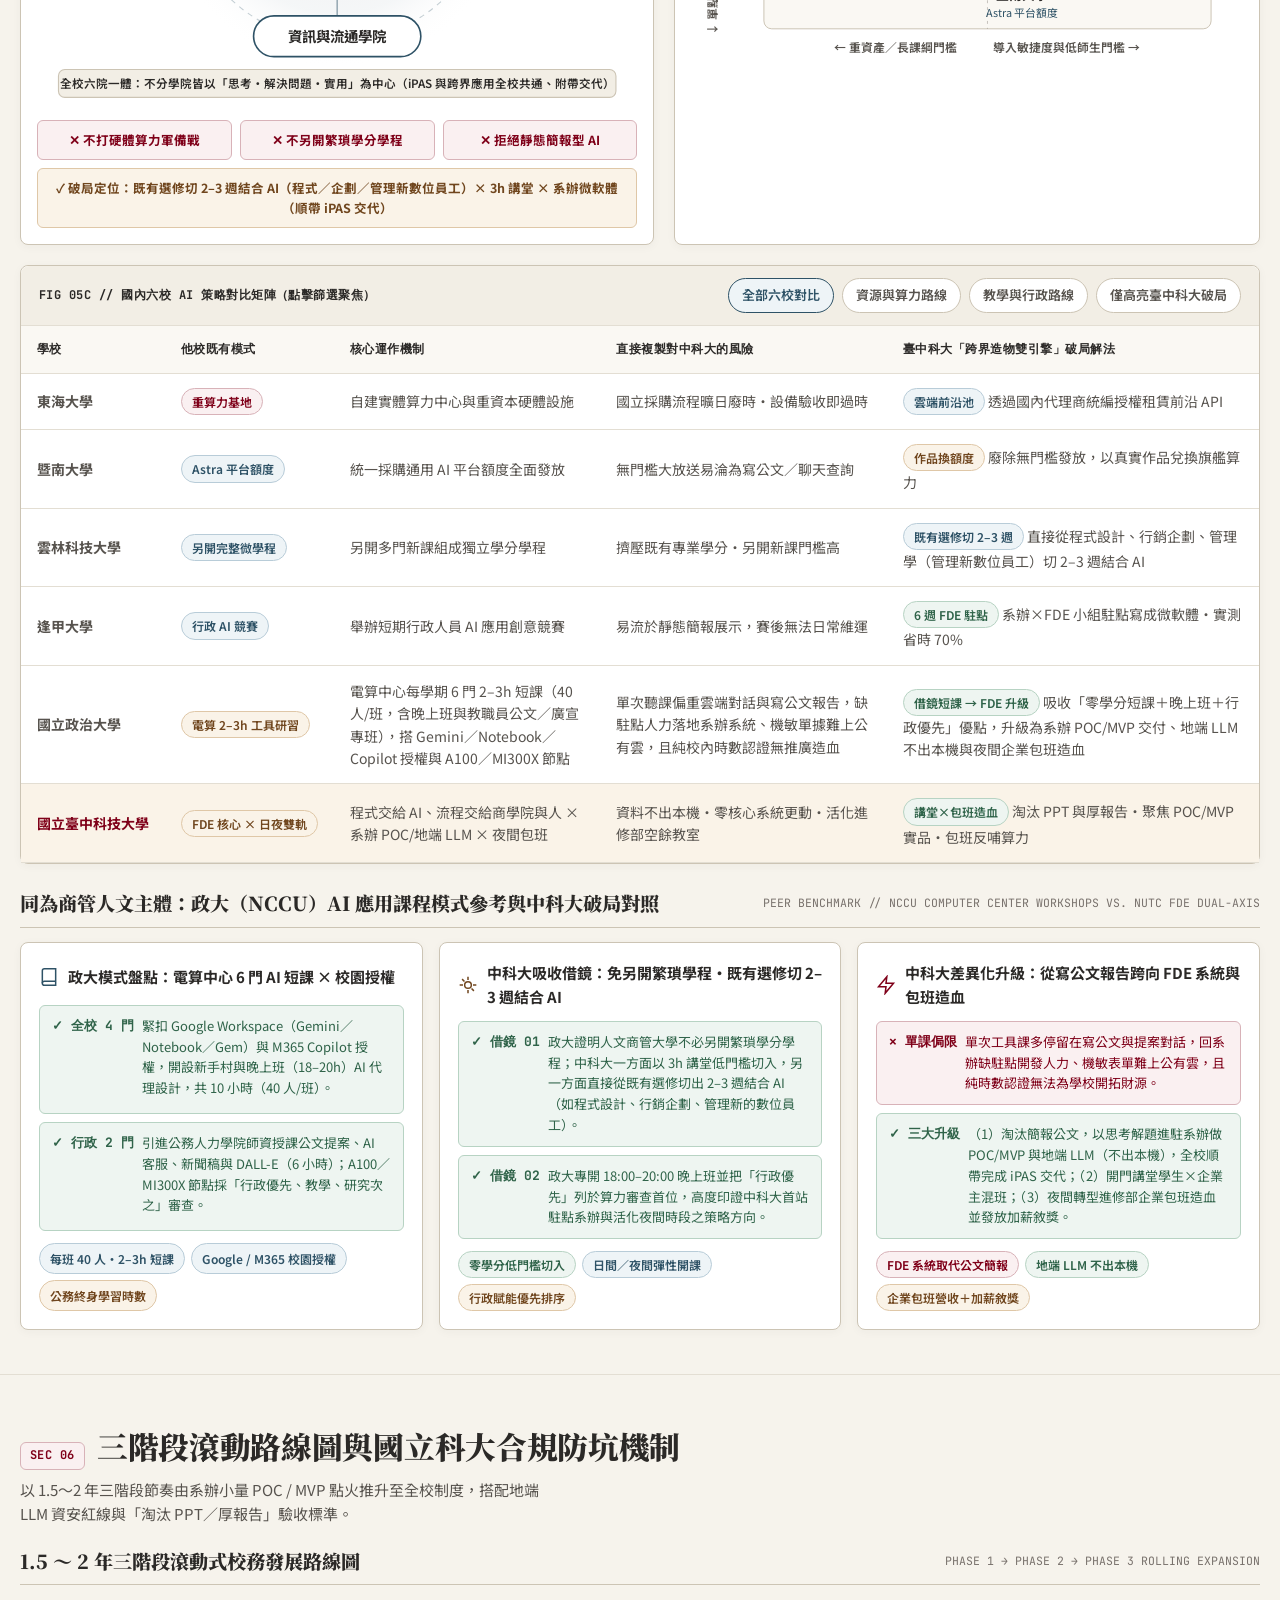
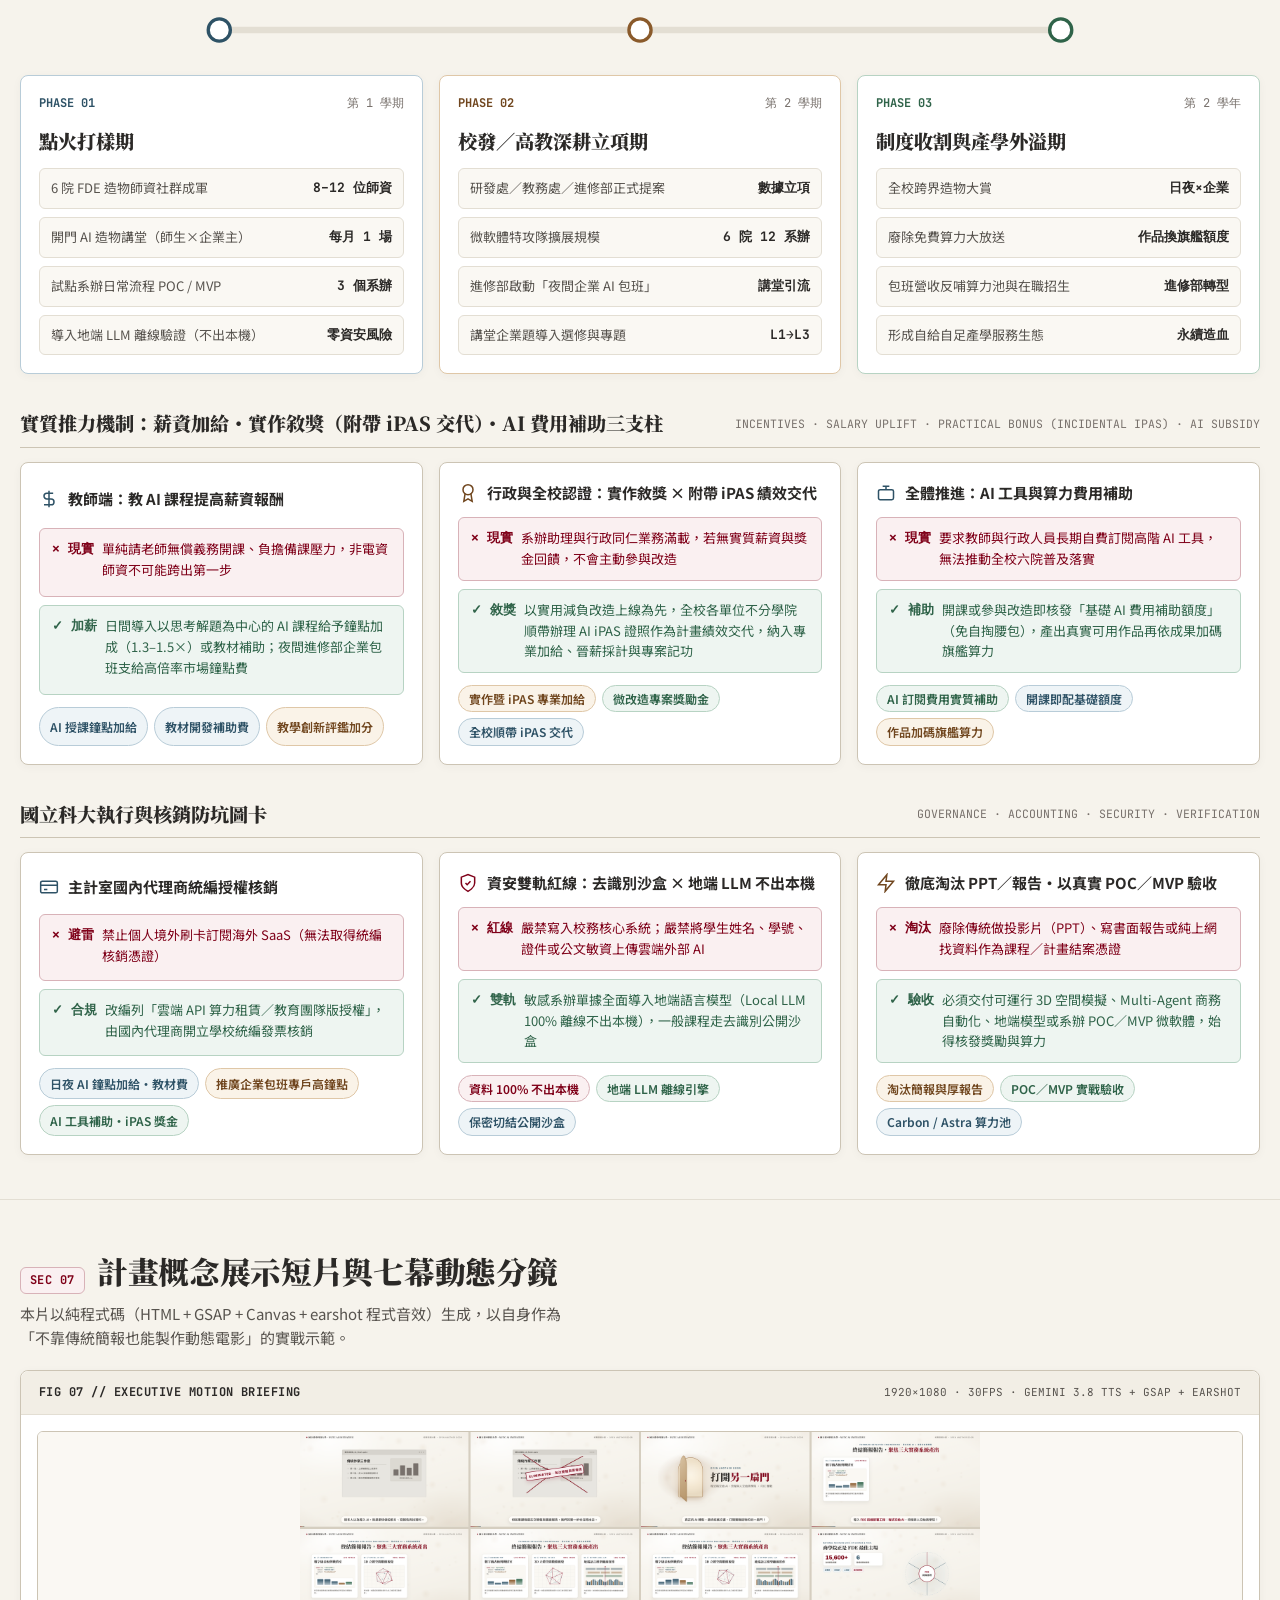
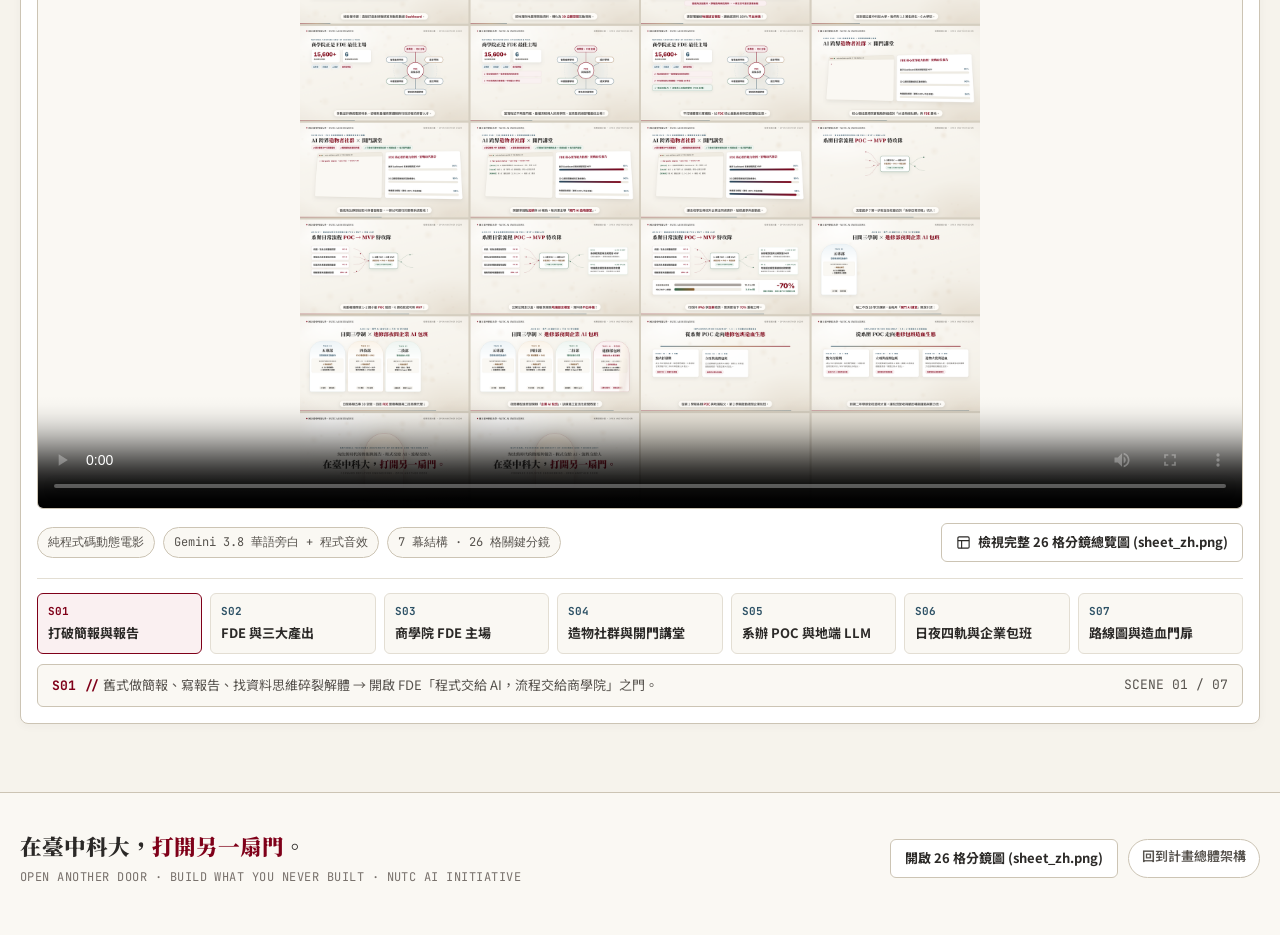
==== commit 565ada4a: "feat(vision-film): embed THE MAKERS YouTube opening film (sOAPQF4ebiQ) below Hero" ====
--- a/docs/index.html
+++ b/docs/index.html
@@ -36,20 +36,21 @@
       </button>
 
       <nav class="site-nav" id="site-nav" aria-label="計畫架構導覽">
-        <a class="nav-link is-active" href="#architecture"><span class="nav-idx">01</span>總體架構</a>
+        <a class="nav-link is-active" href="#vision-film"><span class="nav-idx">00</span>願景主片</a>
+        <a class="nav-link" href="#architecture"><span class="nav-idx">01</span>總體架構</a>
         <a class="nav-link" href="#fde"><span class="nav-idx">02</span>FDE 與實務產出</a>
         <a class="nav-link" href="#curriculum"><span class="nav-idx">03</span>課程培育導入</a>
         <a class="nav-link" href="#pipeline"><span class="nav-idx">04</span>系辦 POC 實戰</a>
         <a class="nav-link" href="#matrix"><span class="nav-idx">05</span>體質與校際定位</a>
         <a class="nav-link" href="#roadmap"><span class="nav-idx">06</span>路線圖與合規</a>
-        <a class="nav-link" href="#film"><span class="nav-idx">07</span>概念短片</a>
+        <a class="nav-link" href="#film"><span class="nav-idx">07</span>分鏡短片</a>
       </nav>
     </div>
   </header>
 
   <main id="main">
     <!-- ══════════════════════════════════════════════════════════════════
-         COMPACT TOP BRIEF BANNER (Keeps SEC 01 Architecture Above the Fold)
+         COMPACT TOP BRIEF BANNER (Hero Declaration & Key KPIs)
          ══════════════════════════════════════════════════════════════════ -->
     <section class="top-brief-banner" aria-label="計畫核心宣示與關鍵規模">
       <div class="container">
@@ -65,17 +66,17 @@
           </div>
 
           <div class="top-brief-actions">
-            <a class="btn-muji-primary" href="#fde">
+            <a class="btn-muji-primary" href="#vision-film" id="hero-play-vision">
+              <svg viewBox="0 0 24 24" fill="none" stroke="currentColor" stroke-width="2" aria-hidden="true">
+                <polygon points="6 4 20 12 6 20 6 4"/>
+              </svg>
+              播放《造物者》2 分鐘願景主片
+            </a>
+            <a class="btn-blueprint" href="#architecture">
               <svg viewBox="0 0 24 24" fill="none" stroke="currentColor" stroke-width="2" aria-hidden="true">
                 <path d="M4 6h16M4 12h10M4 18h14"/>
               </svg>
-              檢視 FDE 與實務產出
-            </a>
-            <a class="btn-blueprint" href="#film">
-              <svg viewBox="0 0 24 24" fill="none" stroke="currentColor" stroke-width="2" aria-hidden="true">
-                <polygon points="6 4 20 12 6 20 6 4"/>
-              </svg>
-              觀看無印風概念短片
+              檢視總體架構與 FDE 產出
             </a>
           </div>
         </div>
@@ -125,6 +126,72 @@
             </svg>
           </div>
         </div>
+      </div>
+    </section>
+
+    <!-- ══════════════════════════════════════════════════════════════════
+         OPENING VISION FILM: 《造物者 THE MAKERS》2 分鐘願景主片 (YouTube)
+         ══════════════════════════════════════════════════════════════════ -->
+    <section class="blueprint-section vision-prologue-section" id="vision-film" aria-label="開場願景主片">
+      <div class="container">
+        <div class="section-head">
+          <div class="section-title-wrap">
+            <span class="section-code">OPENING</span>
+            <h2 class="section-title">開場願景主片：《造物者 THE MAKERS》— 打開另一扇門</h2>
+          </div>
+          <p class="section-thesis">兩分鐘看懂計畫為什麼出發：從臺中商專到臺中科大，打破學用落差、讓「程式交給 AI，時間留給思考」；從 3D 產業現場與空間導覽起步，串聯比賽、作品與證照，並實現「學生為企業造物、企業把員工送回學校」的雙向造血閉環。</p>
+        </div>
+
+        <article class="plate vision-plate" aria-label="造物者願景主片播放器">
+          <div class="plate-head">
+            <span class="plate-label">FIG 00 // THE MAKERS · 造物者願景主片 (02:02)</span>
+            <span class="plate-tag">1080P · YOUTUBE · 2 分鐘開場宣言</span>
+          </div>
+
+          <div class="vision-split">
+            <div class="vision-stage" id="vision-stage">
+              <button type="button" class="vision-poster-btn" id="vision-play-btn" aria-label="播放《造物者 THE MAKERS》2 分鐘願景主片">
+                <img src="./assets/makers_v2_poster.jpg" alt="造物者 THE MAKERS — 國立臺中科技大學 AI 跨界造物願景主片封面" loading="eager">
+                <div class="vision-play-bar">
+                  <span class="vision-play-pill">
+                    <svg viewBox="0 0 24 24" fill="currentColor" aria-hidden="true"><polygon points="6 4 20 12 6 20 6 4"/></svg>
+                    <span>點擊播放《造物者》2 分鐘願景主片</span>
+                  </span>
+                  <span class="vision-duration">02:02 · HD</span>
+                </div>
+              </button>
+            </div>
+
+            <aside class="vision-rail" aria-label="影片五大核心章節導覽">
+              <div class="vision-rail-head">FILM CHAPTERS // 點擊段落直接跳轉播放</div>
+              <div class="vision-chap-list">
+                <button type="button" class="vision-chap-btn is-active" data-start="0">
+                  <span class="vision-chap-time">00:00</span>
+                  <span class="vision-chap-text">從商專到科大：打破學用落差・走進現場</span>
+                </button>
+                <button type="button" class="vision-chap-btn" data-start="24">
+                  <span class="vision-chap-time">00:24</span>
+                  <span class="vision-chap-text">飛進 3D 產業聚落與空間導覽：師生與 AI 共創</span>
+                </button>
+                <button type="button" class="vision-chap-btn" data-start="71">
+                  <span class="vision-chap-time">01:11</span>
+                  <span class="vision-chap-text">程式交給 AI，時間留給思考：比賽・作品・證照</span>
+                </button>
+                <button type="button" class="vision-chap-btn" data-start="90">
+                  <span class="vision-chap-time">01:30</span>
+                  <span class="vision-chap-text">學校 ∞ 企業雙向閉環：同一間教室培育雙軌人才</span>
+                </button>
+                <button type="button" class="vision-chap-btn" data-start="105">
+                  <span class="vision-chap-time">01:45</span>
+                  <span class="vision-chap-text">不拼設備，拼最強悍的師資：造物者・打開另一扇門</span>
+                </button>
+              </div>
+              <div class="vision-rail-foot">
+                <a class="btn-blueprint vision-yt-link" href="https://www.youtube.com/watch?v=sOAPQF4ebiQ" target="_blank" rel="noopener">在 YouTube 開啟高畫質影片 ↗</a>
+              </div>
+            </aside>
+          </div>
+        </article>
       </div>
     </section>
 
--- a/docs/styles.css
+++ b/docs/styles.css
@@ -244,10 +244,10 @@
 .nav-link {
   display: inline-flex;
   align-items: center;
-  gap: 5px;
-  padding: 6px 9px;
-  border-radius: var(--radius-sm);
-  font-size: 13px;
+  gap: 4px;
+  padding: 5px 7px;
+  border-radius: var(--radius-sm);
+  font-size: 12.5px;
   font-weight: 500;
   color: var(--ink-secondary);
   background-color: transparent;
@@ -1904,11 +1904,187 @@
   color: #FFFFFF;
 }
 
+/* ── Opening Vision Film Stage (Below Hero) ── */
+.vision-prologue-section {
+  padding: 28px 0 32px;
+  background-color: var(--bg-void);
+  border-bottom: 1px solid var(--border-subtle);
+}
+
+.vision-split {
+  padding: 16px;
+  display: grid;
+  grid-template-columns: minmax(0, 1.85fr) minmax(300px, 1fr);
+  gap: 16px;
+  align-items: stretch;
+}
+
+.vision-stage {
+  position: relative;
+  aspect-ratio: 16 / 9;
+  border-radius: var(--radius-sm);
+  overflow: hidden;
+  background-color: #0D0C0B;
+  border: 1px solid var(--border-strong);
+}
+
+.vision-poster-btn {
+  position: relative;
+  width: 100%;
+  height: 100%;
+  padding: 0;
+  border: 0;
+  background: #0D0C0B;
+  display: block;
+  cursor: pointer;
+  overflow: hidden;
+}
+
+.vision-poster-btn img {
+  display: block;
+  width: 100%;
+  height: 100%;
+  object-fit: cover;
+  transition: transform 0.35s var(--ease-expo);
+}
+
+.vision-poster-btn:hover img {
+  transform: scale(1.015);
+}
+
+.vision-play-bar {
+  position: absolute;
+  left: 0;
+  right: 0;
+  bottom: 0;
+  padding: 22px 14px 12px;
+  background: linear-gradient(180deg, rgba(13, 12, 11, 0) 0%, rgba(13, 12, 11, 0.88) 100%);
+  display: flex;
+  align-items: center;
+  justify-content: space-between;
+  gap: 12px;
+}
+
+.vision-play-pill {
+  display: inline-flex;
+  align-items: center;
+  gap: 8px;
+  padding: 6px 12px;
+  border-radius: var(--radius-pill);
+  background-color: var(--muji-red);
+  color: #FFFFFF;
+  font-size: 13px;
+  font-weight: 700;
+  box-shadow: 0 2px 10px rgba(0, 0, 0, 0.38);
+}
+
+.vision-play-pill svg {
+  width: 14px;
+  height: 14px;
+  flex: none;
+}
+
+.vision-duration {
+  font-family: var(--font-mono);
+  font-size: 12px;
+  font-weight: 600;
+  color: rgba(255, 255, 255, 0.9);
+  padding: 4px 9px;
+  border-radius: var(--radius-pill);
+  background: rgba(255, 255, 255, 0.12);
+  border: 1px solid rgba(255, 255, 255, 0.22);
+}
+
+.vision-stage iframe {
+  display: block;
+  width: 100%;
+  height: 100%;
+  border: 0;
+}
+
+.vision-rail {
+  display: flex;
+  flex-direction: column;
+  justify-content: space-between;
+  gap: 10px;
+  background-color: var(--bg-base);
+  border: 1px solid var(--border-subtle);
+  border-radius: var(--radius-sm);
+  padding: 12px;
+}
+
+.vision-rail-head {
+  font-family: var(--font-mono);
+  font-size: 11px;
+  font-weight: 700;
+  letter-spacing: 0.04em;
+  color: var(--ink-muted);
+  padding-bottom: 6px;
+  border-bottom: 1px solid var(--border-subtle);
+}
+
+.vision-chap-list {
+  display: grid;
+  gap: 7px;
+}
+
+.vision-chap-btn {
+  display: flex;
+  align-items: flex-start;
+  gap: 9px;
+  width: 100%;
+  text-align: left;
+  padding: 8px 10px;
+  border-radius: var(--radius-sm);
+  border: 1px solid var(--border-subtle);
+  background-color: var(--bg-plate);
+  color: var(--ink-primary);
+  font-size: 12.5px;
+  line-height: 1.4;
+  cursor: pointer;
+  transition: border-color 0.2s var(--ease-expo), background-color 0.2s var(--ease-expo);
+}
+
+.vision-chap-btn:hover {
+  border-color: var(--indigo);
+  background-color: var(--indigo-surface);
+}
+
+.vision-chap-btn.is-active {
+  border-color: var(--muji-red-line);
+  background-color: var(--muji-red-surface);
+  font-weight: 700;
+}
+
+.vision-chap-time {
+  font-family: var(--font-mono);
+  font-size: 11px;
+  font-weight: 700;
+  color: var(--muji-red);
+  flex: none;
+  padding-top: 2px;
+}
+
+.vision-chap-text {
+  flex: 1;
+}
+
+.vision-rail-foot {
+  padding-top: 2px;
+}
+
+.vision-yt-link {
+  width: 100%;
+  justify-content: center;
+  text-align: center;
+}
+
 /* ── Responsive Rules ── */
 @media (max-width: 1080px) {
   .kpi-strip {
     grid-template-columns: repeat(2, minmax(0, 1fr));
   }
+  .vision-split,
   .diag-grid,
   .fde-paradigm-grid,
   .sandbox-sim {
@@ -1929,7 +2105,7 @@
   }
 }
 
-@media (max-width: 820px) {
+@media (max-width: 1040px) {
   .nav-toggle {
     display: inline-flex;
   }
